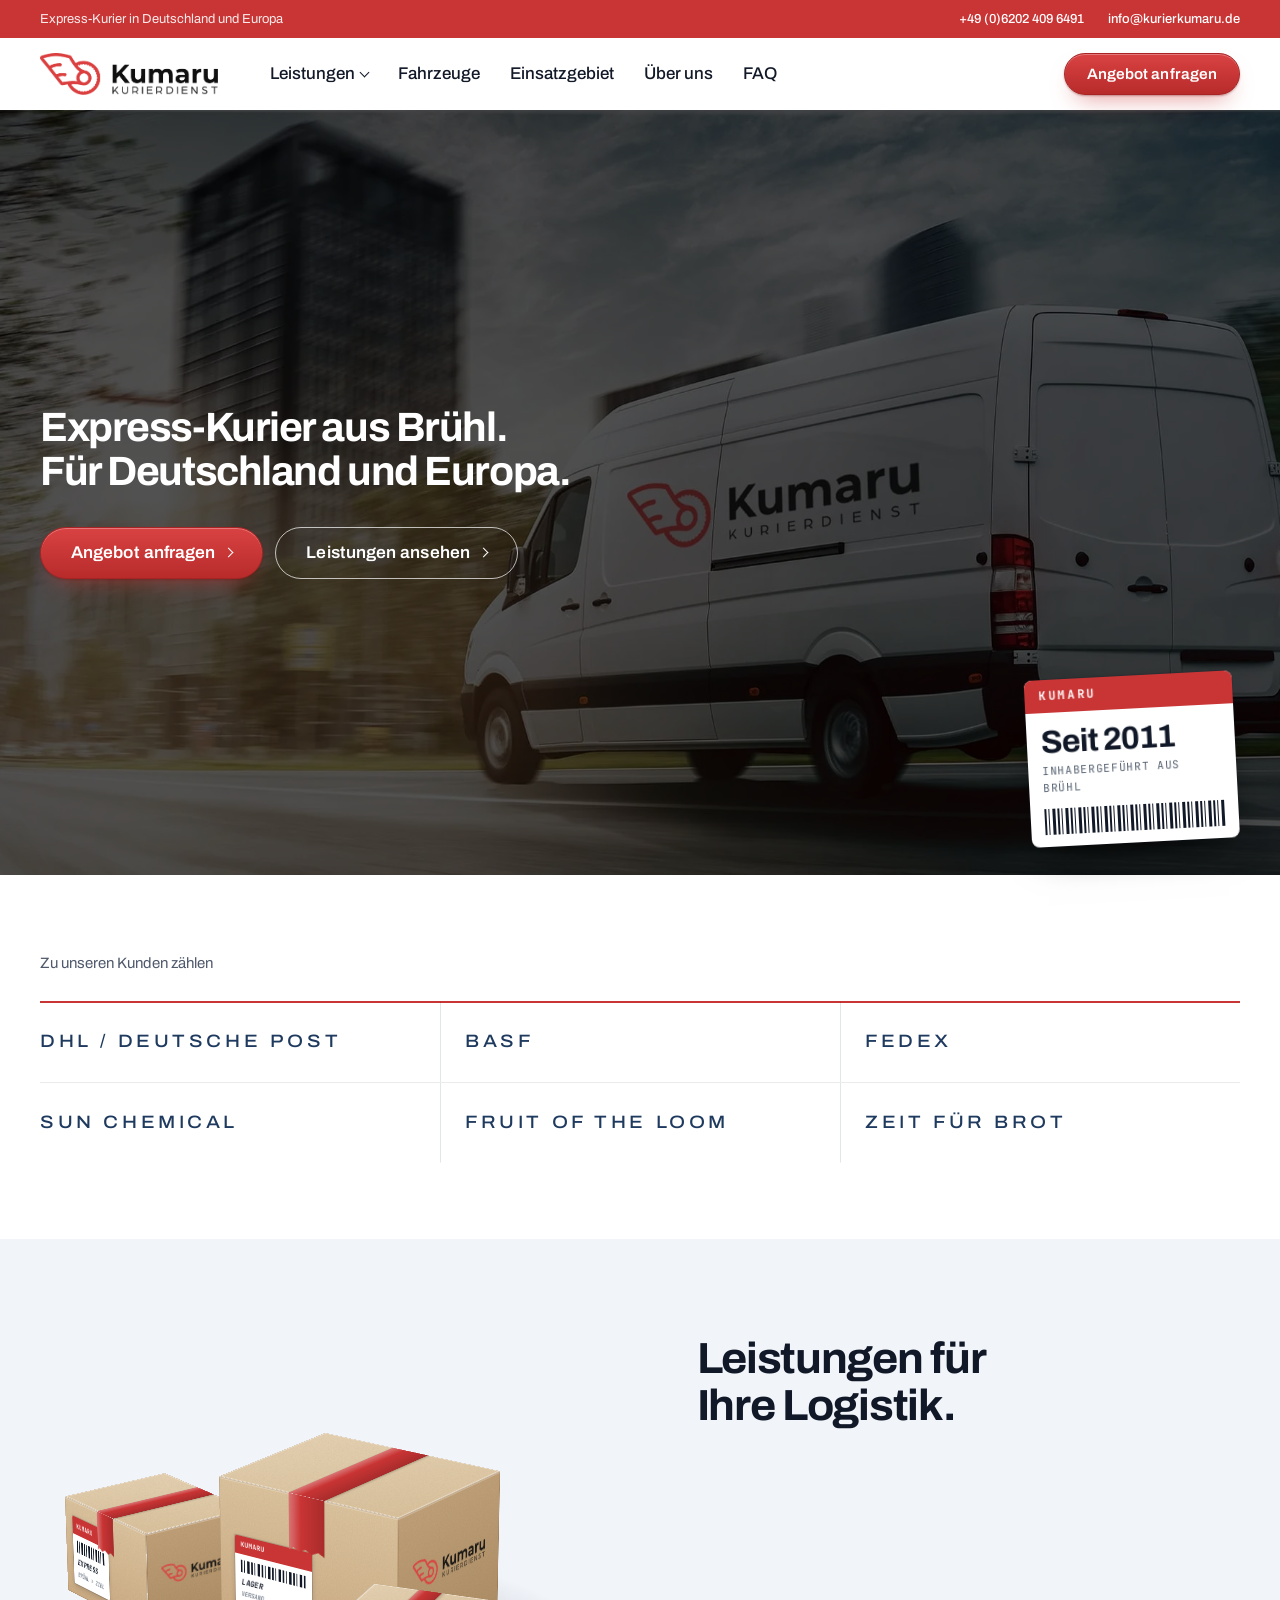
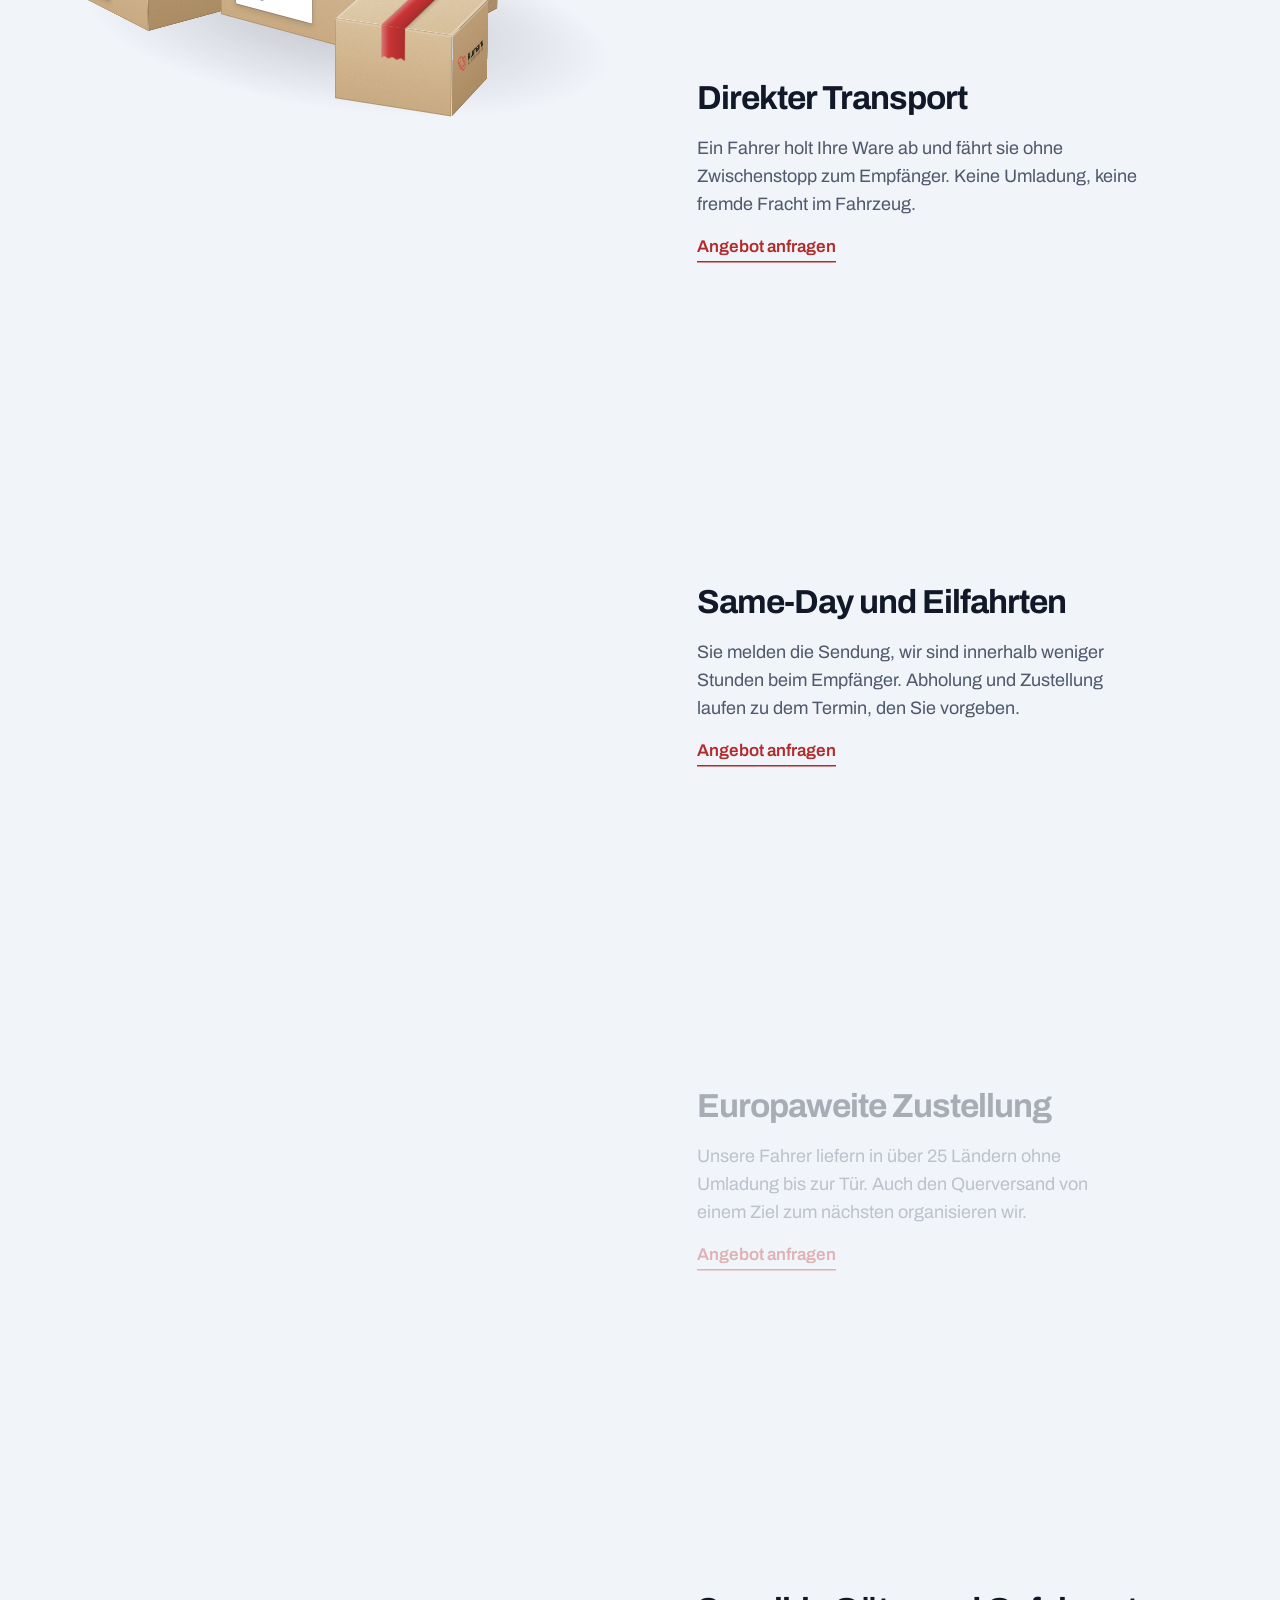
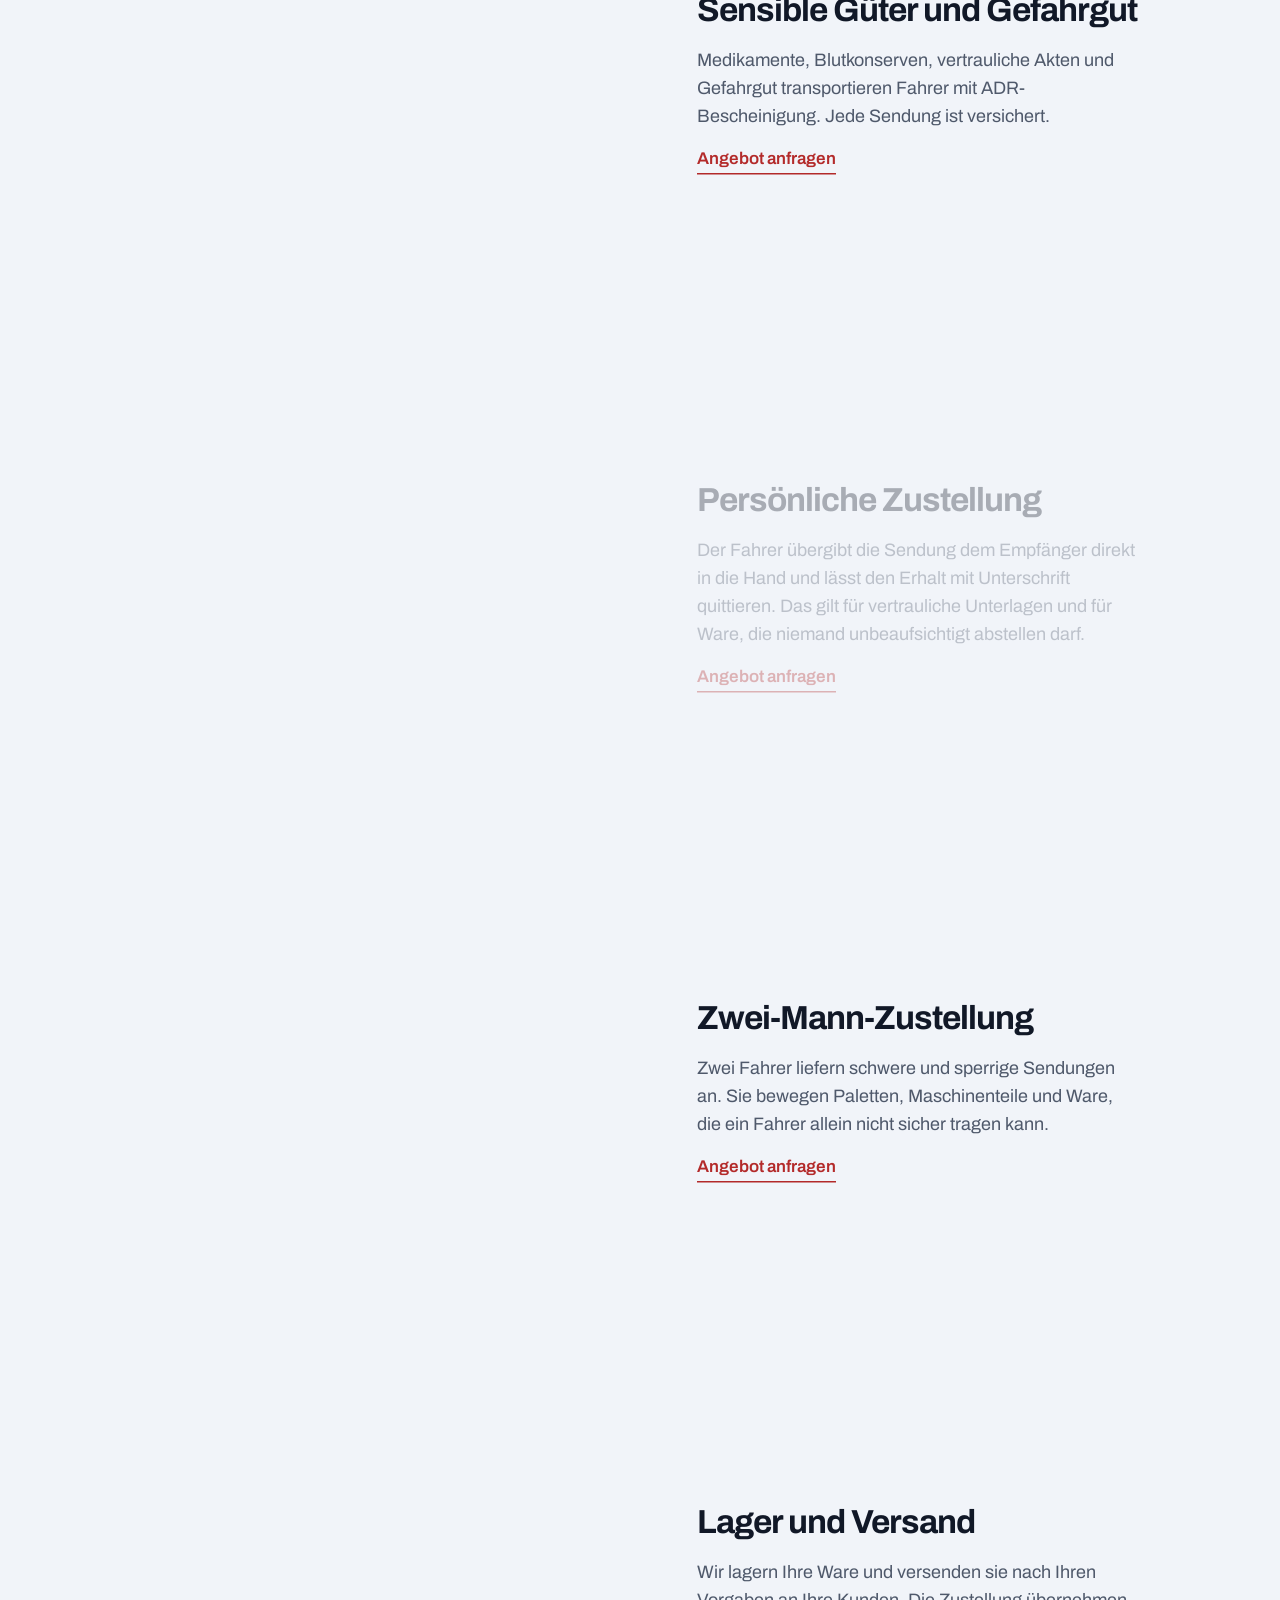
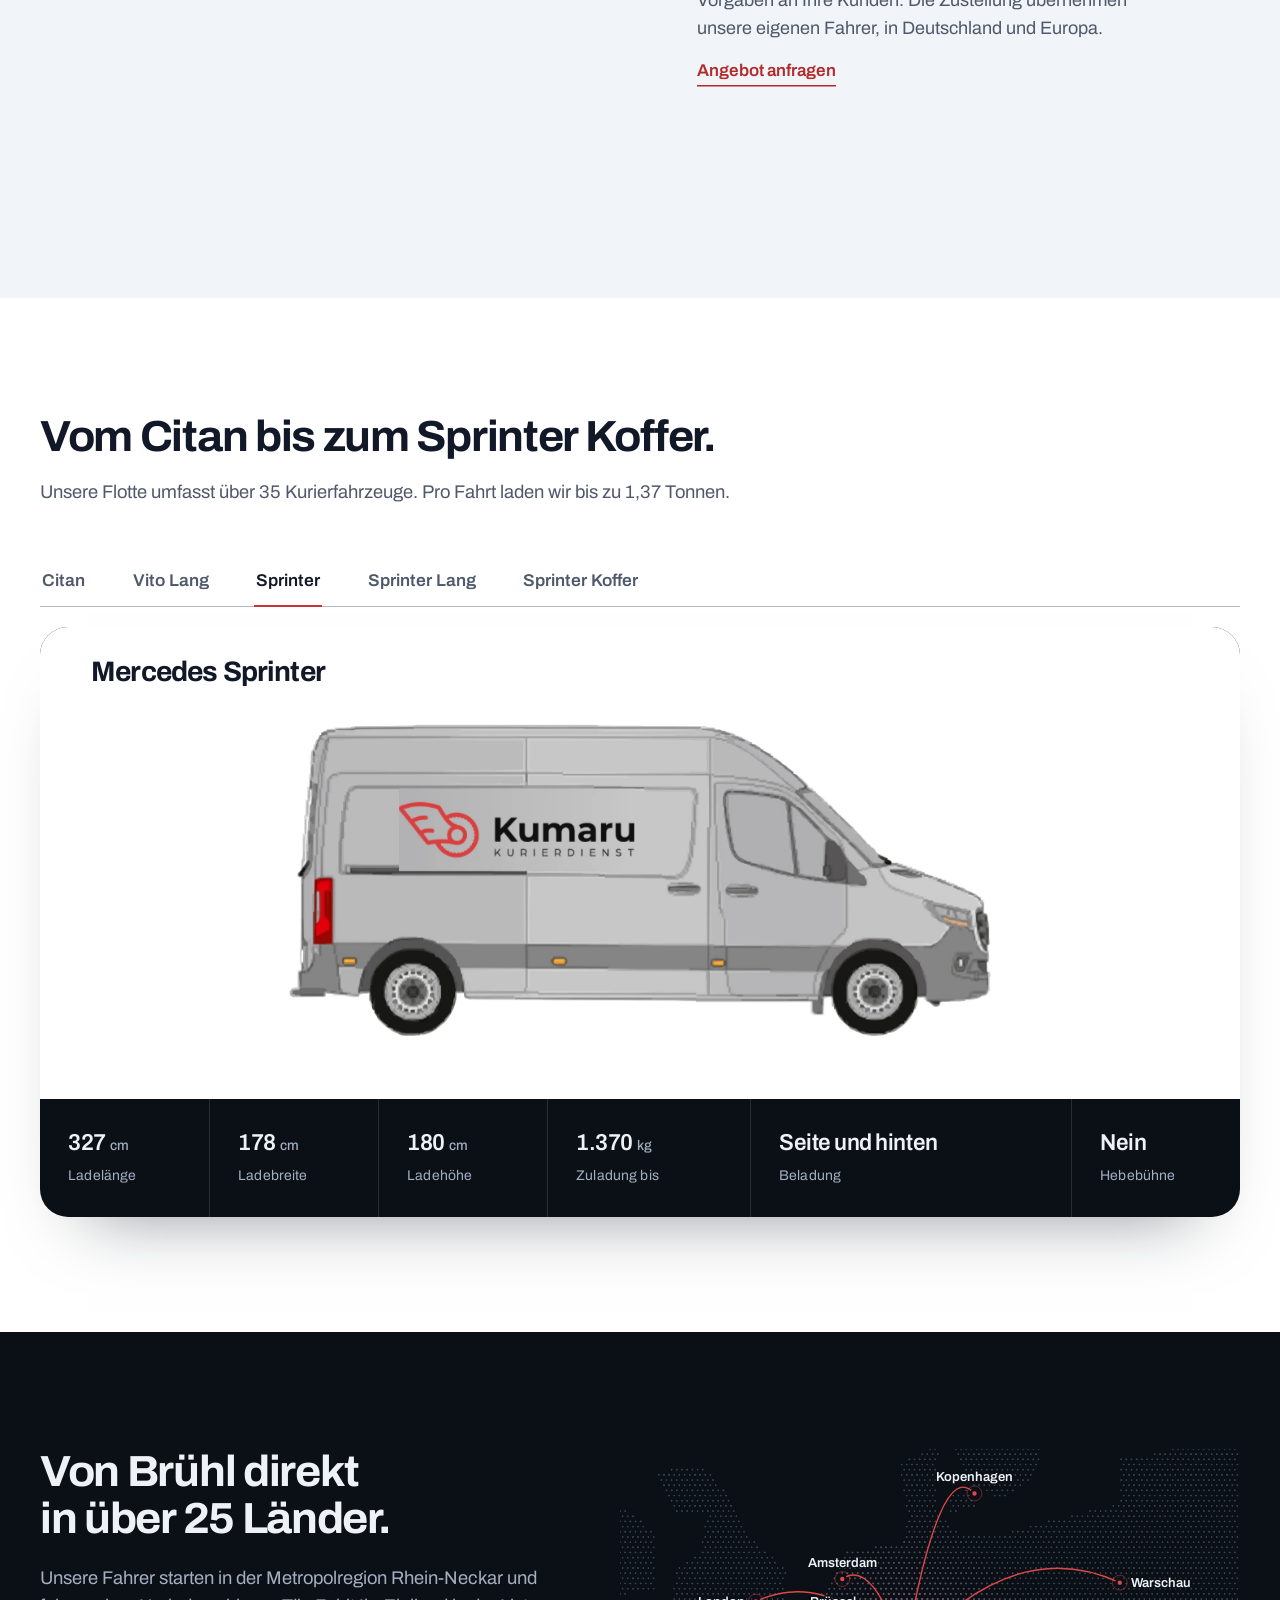
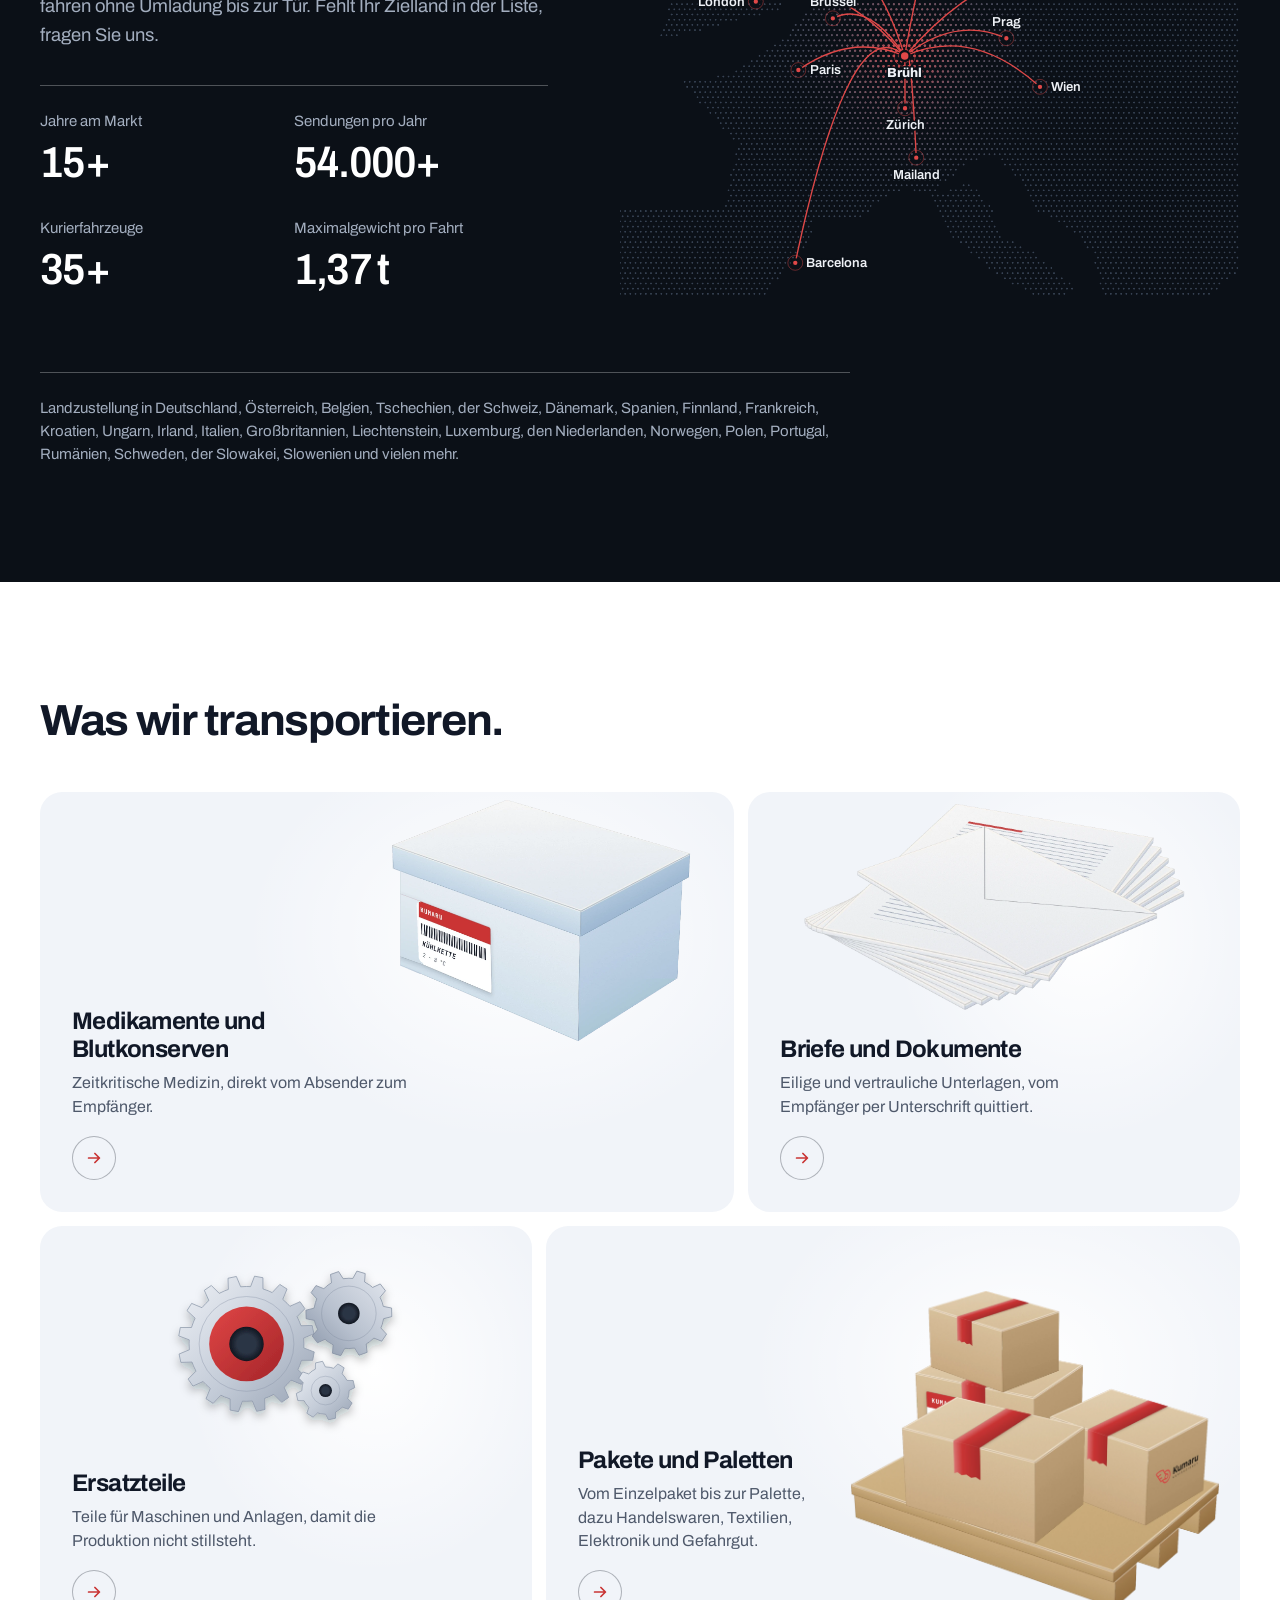
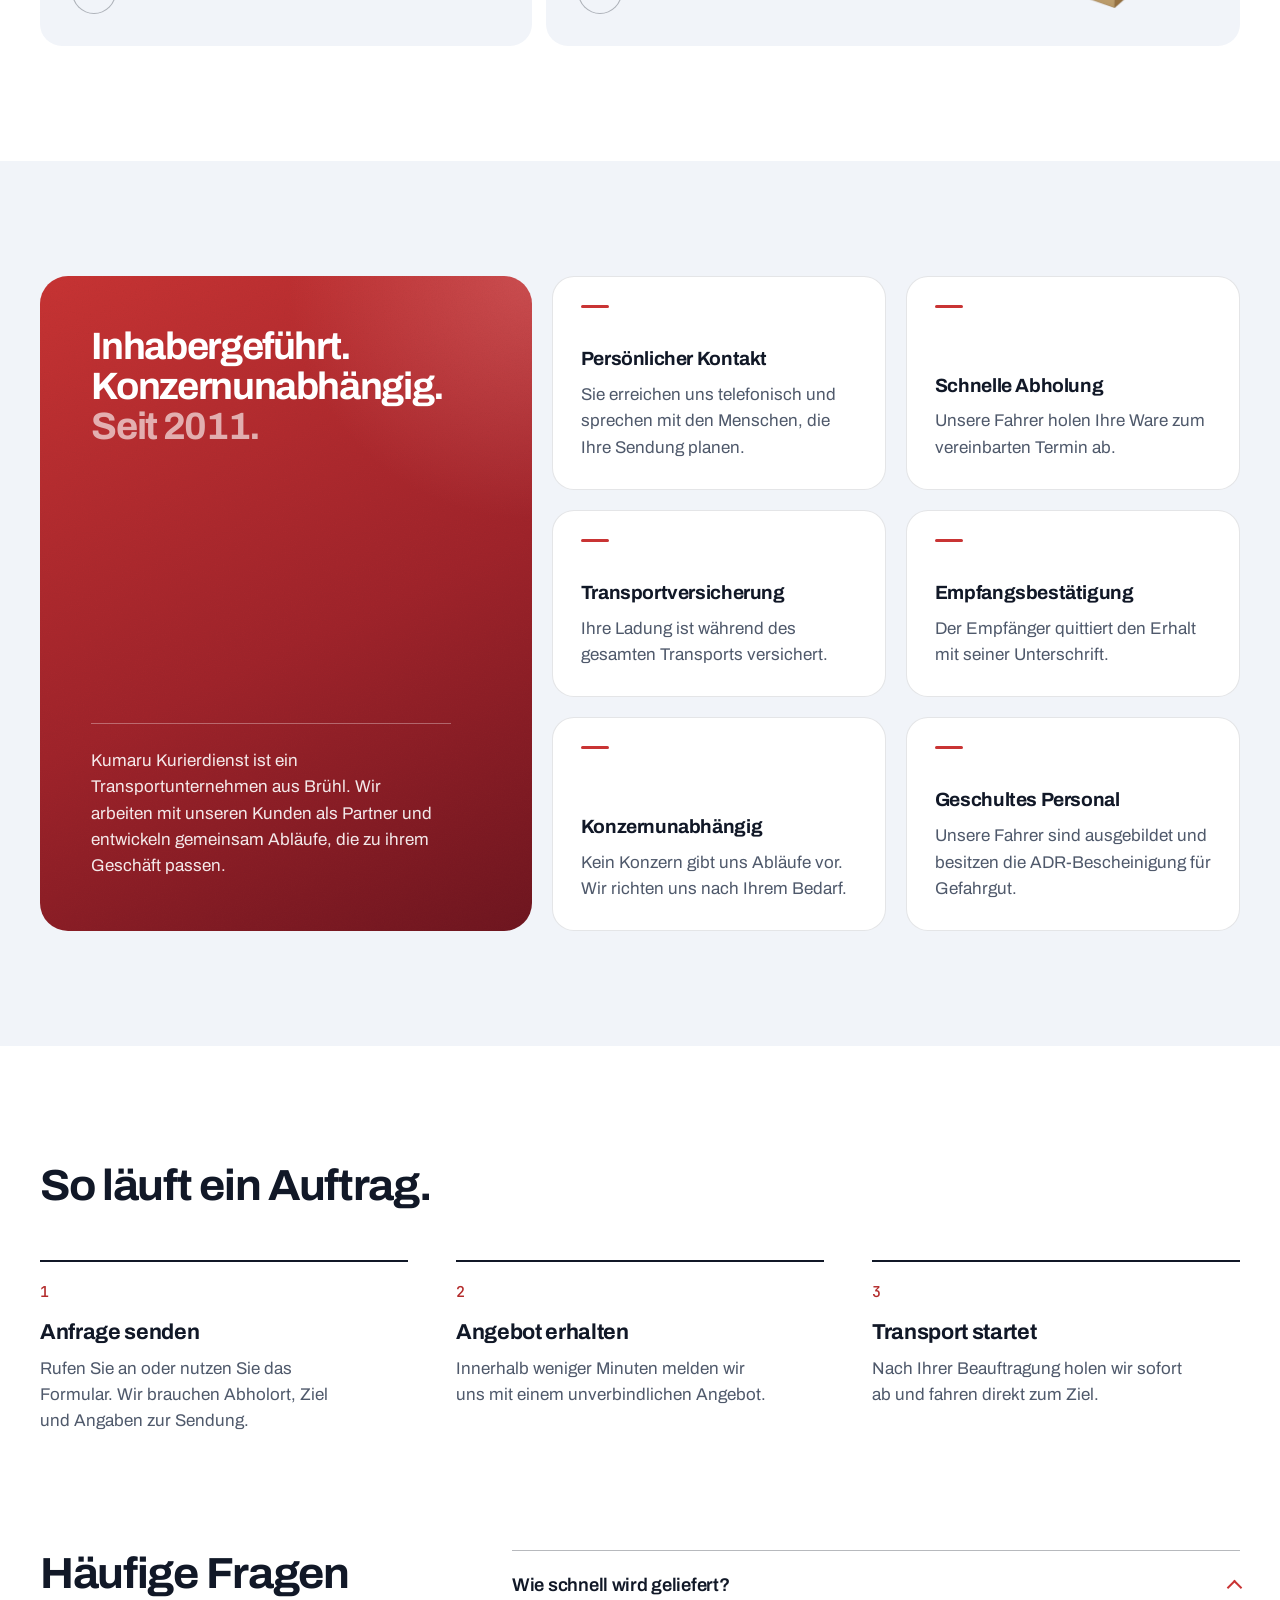
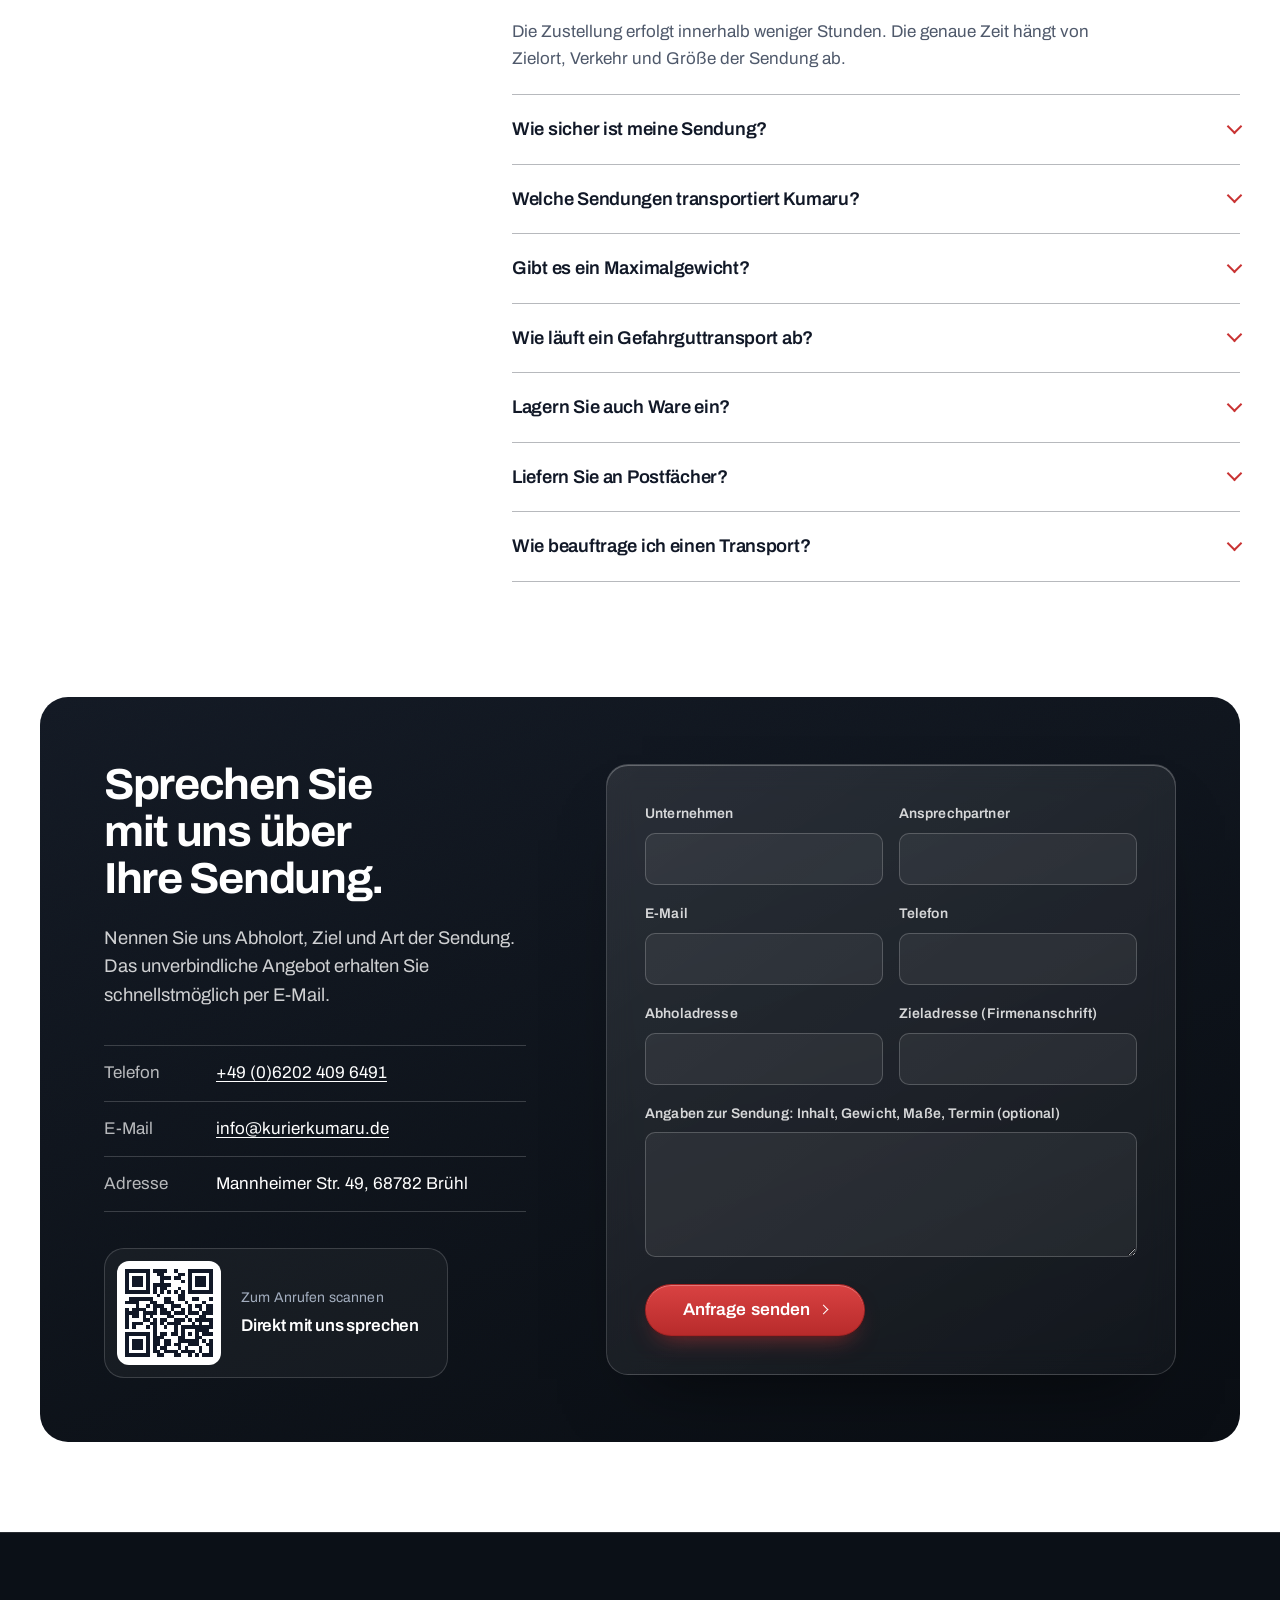
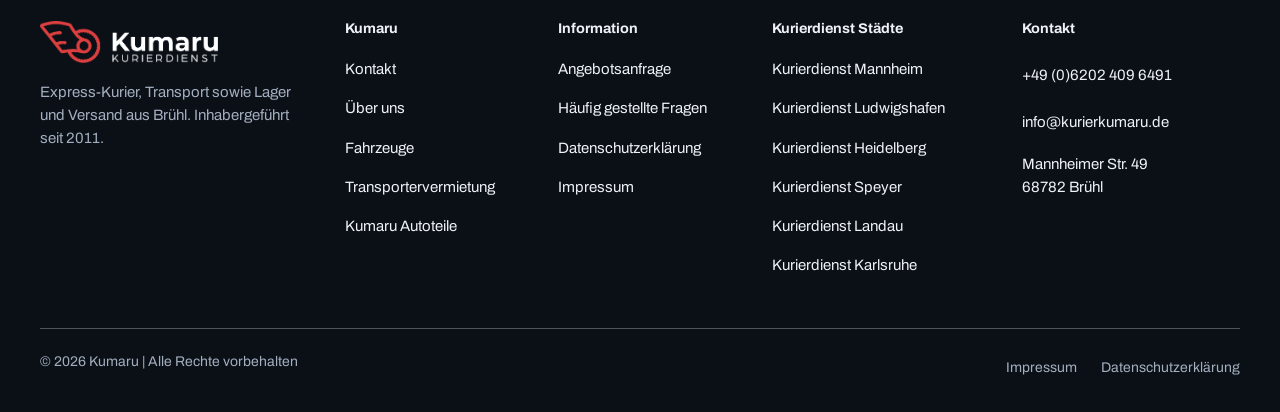
==== index.html @ 6b0a3deb "Startbereich: Paketaufkleber Seit 2011 unten rechts Co-Authored-By: Claude Sonnet 5.5 <noreply@anthr" ====
<!doctype html>
<html lang="de">
<head>
<meta charset="utf-8">
<meta name="viewport" content="width=device-width, initial-scale=1">
<title>Kumaru Kurierdienst | Express-Kurier, Transport sowie Lager und Versand aus Brühl</title>
<meta name="description" content="Kumaru Kurierdienst aus Brühl: Direktfahrten, Same-Day, Zustellung in über 25 Ländern sowie Lager und Versand. Inhabergeführt seit 2011.">
<meta name="color-scheme" content="light">
<link rel="icon" type="image/png" sizes="32x32" href="img/favicon-32.png">
<link rel="icon" type="image/png" sizes="256x256" href="img/favicon.png">
<link rel="apple-touch-icon" href="img/favicon.png">
<link rel="preload" href="fonts/archivo.woff2" as="font" type="font/woff2" crossorigin>
<link rel="stylesheet" href="styles.css?v=47">
</head>
<body>
<a class="skip" href="#inhalt">Zum Inhalt springen</a>

<!-- Servicezeile -->
<div class="util">
  <div class="util__in">
    <p>Express-Kurier in Deutschland und Europa</p>
    <ul>
      <li><a href="tel:+4962024096491">+49 (0)6202 409 6491</a></li>
      <li><a href="mailto:info@kurierkumaru.de">info@kurierkumaru.de</a></li>
    </ul>
  </div>
</div>

<!-- Header -->
<header class="top" id="top">
  <div class="top__in">
    <a class="logo" data-reload href="index.html" aria-label="Kumaru Kurierdienst, Startseite">
      <picture>
        <img src="img/kumaru-logo-dunkel.png?v=2" alt="Kumaru Kurierdienst" width="152" height="36">
      </picture>
    </a>

    <nav class="nav" aria-label="Hauptnavigation" id="nav">
      <ul>
        <li><button type="button" class="nav__btn" aria-expanded="false" aria-controls="mega-sol">Leistungen</button></li>
        <li><a href="#fahrzeuge">Fahrzeuge</a></li>
        <li><a href="#einsatzgebiet">Einsatzgebiet</a></li>
        <li><a href="#ueber-uns">Über uns</a></li>
        <li><a href="#faq">FAQ</a></li>
      </ul>
    </nav>

    <div class="top__cta">
      <a class="btn btn--primary btn--sm" href="#kontakt">Angebot anfragen</a>
      <button type="button" class="burger" id="burger" aria-expanded="false" aria-controls="mobileNav" aria-label="Menü öffnen"><span></span><span></span></button>
    </div>
  </div>

  <div class="mega" id="mega-sol" hidden>
    <div class="mega__in">
      <ul class="mega__list">
        <li><a href="#loesungen"><b>Direkter Transport</b><span>Ein Fahrer, ohne Umladung vom Absender zum Empfänger.</span></a></li>
        <li><a href="#loesungen"><b>Same-Day und Eilfahrten</b><span>Zustellung innerhalb weniger Stunden zum vereinbarten Termin.</span></a></li>
        <li><a href="#loesungen"><b>Europaweite Zustellung</b><span>Über 25 Länder, auch als Querversand.</span></a></li>
        <li><a href="#loesungen"><b>Sensible Güter und Gefahrgut</b><span>Fahrer mit ADR-Bescheinigung, jede Sendung versichert.</span></a></li>
        <li><a href="#loesungen"><b>Persönliche Zustellung</b><span>Übergabe direkt an den Empfänger, mit Unterschrift quittiert.</span></a></li>
        <li><a href="#loesungen"><b>Zwei-Mann-Zustellung</b><span>Zwei Fahrer für schwere und sperrige Sendungen.</span></a></li>
        <li><a href="#loesungen"><b>Lager und Versand</b><span>Wir lagern Ihre Ware und liefern sie an Ihre Kunden.</span></a></li>
      </ul>
      <div class="mega__side">
        <p>Angebot in wenigen Minuten</p>
        <a href="#kontakt" class="link">Angebot anfragen</a>
      </div>
    </div>
  </div>
</header>

<div class="mobile-nav" id="mobileNav" hidden>
  <ul>
    <li><a href="#loesungen">Leistungen</a></li>
    <li><a href="#fahrzeuge">Fahrzeuge</a></li>
    <li><a href="#einsatzgebiet">Einsatzgebiet</a></li>
    <li><a href="#ueber-uns">Über uns</a></li>
    <li><a href="#faq">FAQ</a></li>
  </ul>
  <a class="btn btn--primary" href="#kontakt">Angebot anfragen</a>
</div>

<main id="inhalt">

<!-- HERO -->
<section class="hero" aria-labelledby="h1">
  <img class="hero__img" src="img/hero-sprinter.webp" width="1960" height="1060" alt="Weißer Mercedes Sprinter von Kumaru Kurierdienst fährt an Hochhäusern vorbei" fetchpriority="high">
  <div class="hero__in">
    <div class="hero__copy">
      <h1 id="h1"><span class="ln" style="--i:0"><span>Express-Kurier aus Brühl.</span></span> <span class="ln" style="--i:1"><span>Für Deutschland und Europa.</span></span></h1>
      <div class="hero__cta">
        <a class="btn btn--primary" href="#kontakt">Angebot anfragen</a>
        <a class="btn btn--ghost" href="#loesungen">Leistungen ansehen</a>
      </div>
    </div>
  </div>
  <div class="hero__sticker" aria-label="Inhabergeführt seit 2011, Brühl">
    <b>KUMARU</b>
    <strong>Seit 2011</strong>
    <span>Inhabergeführt aus Brühl</span>
    <i aria-hidden="true"></i>
  </div>
</section>

<!-- Kunden -->
<section class="logos" id="logos" aria-labelledby="h-logos">
  <p id="h-logos">Zu unseren Kunden zählen</p>
  <ul>
    <li style="--i:0">DHL / Deutsche Post</li>
    <li style="--i:1">BASF</li>
    <li style="--i:2">FedEx</li>
    <li style="--i:3">Sun Chemical</li>
    <li style="--i:4">Fruit of the Loom</li>
    <li style="--i:5">Zeit für Brot</li>
  </ul>
</section>

<!-- LEISTUNGEN: Paket dreht sich beim Scrollen -->
<section class="sol" id="loesungen" aria-labelledby="h-sol">
  <div class="sol__in">
    <div class="sol__scene">
      <div class="scene scene--sol" id="solScene" data-scene="sol" role="img" aria-label="Drei Kraftpapier-Pakete mit rotem Klebeband, die sich beim Scrollen drehen"></div>
    </div>
    <div class="sol__text">
      <h2 id="h-sol">Leistungen für Ihre Logistik.</h2>
      <article class="step is-active" data-label="DIREKT" data-route="BRÜHL > ZIEL">
        <h3>Direkter Transport</h3>
        <p>Ein Fahrer holt Ihre Ware ab und fährt sie ohne Zwischenstopp zum Empfänger. Keine Umladung, keine fremde Fracht im Fahrzeug.</p>
        <a class="link" href="#kontakt">Angebot anfragen</a>
      </article>
      <article class="step" data-label="SAME-DAY" data-route="BINNEN STUNDEN">
        <h3>Same-Day und Eilfahrten</h3>
        <p>Sie melden die Sendung, wir sind innerhalb weniger Stunden beim Empfänger. Abholung und Zustellung laufen zu dem Termin, den Sie vorgeben.</p>
        <a class="link" href="#kontakt">Angebot anfragen</a>
      </article>
      <article class="step" data-label="EUROPA" data-route="25+ LÄNDER">
        <h3>Europaweite Zustellung</h3>
        <p>Unsere Fahrer liefern in über 25 Ländern ohne Umladung bis zur Tür. Auch den Querversand von einem Ziel zum nächsten organisieren wir.</p>
        <a class="link" href="#kontakt">Angebot anfragen</a>
      </article>
      <article class="step" data-label="ADR" data-route="VERSICHERT">
        <h3>Sensible Güter und Gefahrgut</h3>
        <p>Medikamente, Blutkonserven, vertrauliche Akten und Gefahrgut transportieren Fahrer mit ADR-Bescheinigung. Jede Sendung ist versichert.</p>
        <a class="link" href="#kontakt">Angebot anfragen</a>
      </article>
      <article class="step" data-label="PERSÖNLICH" data-route="AN DEN EMPFÄNGER">
        <h3>Persönliche Zustellung</h3>
        <p>Der Fahrer übergibt die Sendung dem Empfänger direkt in die Hand und lässt den Erhalt mit Unterschrift quittieren. Das gilt für vertrauliche Unterlagen und für Ware, die niemand unbeaufsichtigt abstellen darf.</p>
        <a class="link" href="#kontakt">Angebot anfragen</a>
      </article>
      <article class="step" data-label="ZWEI MANN" data-route="SCHWERE FRACHT">
        <h3>Zwei-Mann-Zustellung</h3>
        <p>Zwei Fahrer liefern schwere und sperrige Sendungen an. Sie bewegen Paletten, Maschinenteile und Ware, die ein Fahrer allein nicht sicher tragen kann.</p>
        <a class="link" href="#kontakt">Angebot anfragen</a>
      </article>
      <article class="step" data-label="LAGER" data-route="VERSAND">
        <h3>Lager und Versand</h3>
        <p>Wir lagern Ihre Ware und versenden sie nach Ihren Vorgaben an Ihre Kunden. Die Zustellung übernehmen unsere eigenen Fahrer, in Deutschland und Europa.</p>
        <a class="link" href="#kontakt">Angebot anfragen</a>
      </article>
    </div>
  </div>
</section>

<!-- FAHRZEUGE -->
<section class="veh" id="fahrzeuge" aria-labelledby="h-veh">
  <div class="wrap">
    <h2 id="h-veh">Vom Citan bis zum Sprinter Koffer.</h2>
    <p class="veh__lead">Unsere Flotte umfasst über 35 Kurierfahrzeuge. Pro Fahrt laden wir bis zu 1,37 Tonnen.</p>
    <div class="veh__tabs" role="tablist" aria-label="Fahrzeuge">
      <button role="tab" type="button" aria-selected="false" data-id="citan" data-img="img/van-citan.webp?v=2" data-name="Mercedes Citan" data-lbh="153 × 152 × 125 cm" data-l="153" data-b="152" data-h="125" data-kg="500" data-load="Seite und hinten" data-lift="Nein">Citan</button>
      <button role="tab" type="button" aria-selected="false" data-id="vito" data-img="img/van-vito-lang.webp?v=2" data-name="Mercedes Vito Lang" data-lbh="283 × 168 × 139 cm" data-l="283" data-b="168" data-h="139" data-kg="975" data-load="Seite und hinten" data-lift="Nein">Vito Lang</button>
      <button role="tab" type="button" aria-selected="true" data-id="sprinter" data-img="img/van-sprinter.webp?v=2" data-name="Mercedes Sprinter" data-lbh="327 × 178 × 180 cm" data-l="327" data-b="178" data-h="180" data-kg="1370" data-load="Seite und hinten" data-lift="Nein">Sprinter</button>
      <button role="tab" type="button" aria-selected="false" data-id="lang" data-img="img/van-sprinter-lang.webp?v=2" data-name="Mercedes Sprinter Lang" data-lbh="430 × 178 × 180 cm" data-l="430" data-b="178" data-h="180" data-kg="1225" data-load="Seite und hinten" data-lift="Nein">Sprinter Lang</button>
      <button role="tab" type="button" aria-selected="false" data-id="koffer" data-img="img/van-sprinter-koffer.webp?v=2" data-name="Mercedes Sprinter Koffer" data-lbh="437 × 211 × 211 cm" data-l="437" data-b="211" data-h="211" data-kg="895" data-load="Nur hinten" data-lift="Ja">Sprinter Koffer</button>
    </div>
    <div class="veh__panel" role="tabpanel" aria-live="polite">
      <div class="veh__stage">
        <h3 class="veh__name" id="vName">Mercedes Sprinter</h3>
        <div class="veh__img"><img id="vImg" src="img/van-sprinter.webp?v=2" alt="Mercedes Sprinter im Kumaru-Design" width="2300" height="960" decoding="async"></div>
      </div>
      <dl class="veh__spec">
        <div><dt>Ladelänge</dt><dd><span id="vL">327</span><small>cm</small></dd></div>
        <div><dt>Ladebreite</dt><dd><span id="vB">178</span><small>cm</small></dd></div>
        <div><dt>Ladehöhe</dt><dd><span id="vH">180</span><small>cm</small></dd></div>
        <div><dt>Zuladung bis</dt><dd><span id="vKg">1.370</span><small>kg</small></dd></div>
        <div><dt>Beladung</dt><dd id="vLoad">Seite und hinten</dd></div>
        <div><dt>Hebebühne</dt><dd id="vLift">Nein</dd></div>
      </dl>
    </div>
  </div>
</section>

<!-- EINSATZGEBIET -->
<section class="net" id="einsatzgebiet" aria-labelledby="h-net">
  <div class="net__in">
    <div class="net__copy">
      <h2 id="h-net">Von Brühl direkt in über 25 Länder.</h2>
      <p>Unsere Fahrer starten in der Metropolregion Rhein-Neckar und fahren ohne Umladung bis zur Tür. Fehlt Ihr Zielland in der Liste, fragen Sie uns.</p>
      <dl class="net__stats">
        <div><dd class="odo" data-value="15+" aria-label="über 15"></dd><dt>Jahre am Markt</dt></div>
        <div><dd class="odo" data-value="54.000+" aria-label="über 54.000"></dd><dt>Sendungen pro Jahr</dt></div>
        <div><dd class="odo" data-value="35+" aria-label="über 35"></dd><dt>Kurierfahrzeuge</dt></div>
        <div><dd class="odo" data-value="1,37 t" aria-label="1,37 Tonnen"></dd><dt>Maximalgewicht pro Fahrt</dt></div>
      </dl>
    </div>
    <div class="net__map" id="netMap">
      <canvas id="netDots" width="1400" height="1015" aria-hidden="true"></canvas>
      <svg id="netSvg" viewBox="0 0 1000 725" aria-label="Europakarte mit Verbindungen ab Brühl" role="img"></svg>
    </div>
    <p class="net__countries">Landzustellung in Deutschland, Österreich, Belgien, Tschechien, der Schweiz, Dänemark, Spanien, Finnland, Frankreich, Kroatien, Ungarn, Irland, Italien, Großbritannien, Liechtenstein, Luxemburg, den Niederlanden, Norwegen, Polen, Portugal, Rumänien, Schweden, der Slowakei, Slowenien und vielen mehr.</p>
  </div>
</section>

<!-- SENDUNGEN -->
<section class="ind" id="sendungen" aria-labelledby="h-ind">
  <div class="wrap">
    <h2 id="h-ind">Was wir transportieren.</h2>
    <div class="ind__grid">
      <a class="ind__tile ind__tile--a" href="#kontakt">
        <img class="ind__img" src="img/ind-medikamente.webp?v=3" alt="Isolierte Transportbox mit Etikett Kühlkette 2 bis 8 Grad" width="1191" height="956" loading="lazy" decoding="async">
        <span class="ind__t"><b>Medikamente und Blutkonserven</b>Zeitkritische Medizin, direkt vom Absender zum Empfänger.</span>
      </a>
      <a class="ind__tile ind__tile--b" href="#kontakt">
        <img class="ind__img" src="img/ind-dokumente.webp" alt="Stapel Dokumente mit Briefumschlag" width="1180" height="640" loading="lazy" decoding="async">
        <span class="ind__t"><b>Briefe und Dokumente</b>Eilige und vertrauliche Unterlagen, vom Empfänger per Unterschrift quittiert.</span>
      </a>
      <a class="ind__tile ind__tile--c" href="#kontakt">
        <img class="ind__img" src="img/ind-ersatzteile.svg" alt="Ineinandergreifende Zahnräder aus Stahl" width="700" height="560" loading="lazy" decoding="async">
        <span class="ind__t"><b>Ersatzteile</b>Teile für Maschinen und Anlagen, damit die Produktion nicht stillsteht.</span>
      </a>
      <a class="ind__tile ind__tile--d" href="#kontakt">
        <img class="ind__img" src="img/ind-paletten.webp" alt="Palette mit Kumaru-Paketen" width="1523" height="1313" loading="lazy" decoding="async">
        <span class="ind__t"><b>Pakete und Paletten</b>Vom Einzelpaket bis zur Palette, dazu Handelswaren, Textilien, Elektronik und Gefahrgut.</span>
      </a>
    </div>
  </div>
</section>

<!-- ÜBER UNS -->
<section class="why" id="ueber-uns" aria-labelledby="h-why">
  <div class="wrap why__in">
    <div class="why__hero">
      <h2 class="stm" id="h-why"><span style="--i:0">Inhabergeführt.</span><span style="--i:1">Konzernunabhängig.</span><span style="--i:2">Seit 2011.</span></h2>
      <p class="why__lead">Kumaru Kurierdienst ist ein Transportunternehmen aus Brühl. Wir arbeiten mit unseren Kunden als Partner und entwickeln gemeinsam Abläufe, die zu ihrem Geschäft passen.</p>
    </div>
    <dl class="why__grid">
      <div><dt>Persönlicher Kontakt</dt><dd>Sie erreichen uns telefonisch und sprechen mit den Menschen, die Ihre Sendung planen.</dd></div>
      <div><dt>Schnelle Abholung</dt><dd>Unsere Fahrer holen Ihre Ware zum vereinbarten Termin ab.</dd></div>
      <div><dt>Transportversicherung</dt><dd>Ihre Ladung ist während des gesamten Transports versichert.</dd></div>
      <div><dt>Empfangsbestätigung</dt><dd>Der Empfänger quittiert den Erhalt mit seiner Unterschrift.</dd></div>
      <div><dt>Konzernunabhängig</dt><dd>Kein Konzern gibt uns Abläufe vor. Wir richten uns nach Ihrem Bedarf.</dd></div>
      <div><dt>Geschultes Personal</dt><dd>Unsere Fahrer sind ausgebildet und besitzen die ADR-Bescheinigung für Gefahrgut.</dd></div>
    </dl>
  </div>
</section>

<!-- ABLAUF -->
<section class="flow" id="ablauf" aria-labelledby="h-flow">
  <div class="wrap">
    <h2 id="h-flow">So läuft ein Auftrag.</h2>
    <ol class="flow__list">
      <li><span class="flow__n">1</span><h3>Anfrage senden</h3><p>Rufen Sie an oder nutzen Sie das Formular. Wir brauchen Abholort, Ziel und Angaben zur Sendung.</p></li>
      <li><span class="flow__n">2</span><h3>Angebot erhalten</h3><p>Innerhalb weniger Minuten melden wir uns mit einem unverbindlichen Angebot.</p></li>
      <li><span class="flow__n">3</span><h3>Transport startet</h3><p>Nach Ihrer Beauftragung holen wir sofort ab und fahren direkt zum Ziel.</p></li>
    </ol>
  </div>
</section>

<!-- FAQ -->
<section class="faq" id="faq" aria-labelledby="h-faq">
  <div class="wrap faq__in">
    <h2 id="h-faq">Häufige Fragen</h2>
    <div class="faq__acc">
      <details name="faq" open><summary>Wie schnell wird geliefert?</summary><p>Die Zustellung erfolgt innerhalb weniger Stunden. Die genaue Zeit hängt von Zielort, Verkehr und Größe der Sendung ab.</p></details>
      <details name="faq"><summary>Wie sicher ist meine Sendung?</summary><p>Erfahrene Fahrer mit der passenden Ausrüstung transportieren Ihre Sendung. Jede Fahrt ist versichert.</p></details>
      <details name="faq"><summary>Welche Sendungen transportiert Kumaru?</summary><p>Pakete und Eilsendungen, Dokumente, Handelswaren, kritische Ersatzteile, Blutkonserven, Medikamente, vertrauliche Akten, Textilien und Elektronik. Auch Gefahrgut und Feuerwerkskörper gehören dazu.</p></details>
      <details name="faq"><summary>Gibt es ein Maximalgewicht?</summary><p>Pro Fahrt laden wir bis zu 1,37 Tonnen.</p></details>
      <details name="faq"><summary>Wie läuft ein Gefahrguttransport ab?</summary><p>Unsere Fahrer sind für Gefahrgut ausgebildet und halten alle Vorschriften ein. Sprechen Sie uns vor der Planung an.</p></details>
      <details name="faq"><summary>Lagern Sie auch Ware ein?</summary><p>Ja. Wir lagern Ihre Ware und versenden sie nach Ihren Vorgaben. Schildern Sie uns Art und Menge, wir melden uns mit einem Angebot.</p></details>
      <details name="faq"><summary>Liefern Sie an Postfächer?</summary><p>Nein. Für jede Zustellung benötigen wir eine Firmenanschrift.</p></details>
      <details name="faq"><summary>Wie beauftrage ich einen Transport?</summary><p>Rufen Sie an oder senden Sie das Formular. Sie erhalten schnellstmöglich ein unverbindliches Angebot per E-Mail.</p></details>
    </div>
  </div>
</section>

<!-- KONTAKT -->
<section class="contact" id="kontakt" aria-labelledby="h-contact">
  <div class="contact__in">
    <div class="contact__copy">
      <h2 id="h-contact">Sprechen Sie mit uns über Ihre Sendung.</h2>
      <p>Nennen Sie uns Abholort, Ziel und Art der Sendung. Das unverbindliche Angebot erhalten Sie schnellstmöglich per E-Mail.</p>
      <ul class="contact__lines">
        <li><span>Telefon</span><a href="tel:+4962024096491">+49 (0)6202 409 6491</a></li>
        <li><span>E-Mail</span><a href="mailto:info@kurierkumaru.de">info@kurierkumaru.de</a></li>
        <li><span>Adresse</span>Mannheimer Str. 49, 68782 Brühl</li>
      </ul>
      <a class="callqr" href="tel:+4962024096491"><span class="callqr__code"><img src="img/qr-anruf.svg" alt="QR-Code zum Anrufen: +49 6202 409 6491" width="88" height="88"></span><span class="callqr__txt"><span class="callqr__s">Zum Anrufen scannen</span><span class="callqr__t">Direkt mit uns sprechen</span></span></a>
    </div>
    <form class="form" id="orderForm" novalidate>
      <div class="field"><label for="f-firma">Unternehmen</label><input id="f-firma" name="firma" type="text" autocomplete="organization" required><p class="field__err" hidden>Bitte nennen Sie Ihr Unternehmen.</p></div>
      <div class="field"><label for="f-name">Ansprechpartner</label><input id="f-name" name="name" type="text" autocomplete="name" required><p class="field__err" hidden>Bitte nennen Sie Ihren Namen.</p></div>
      <div class="field"><label for="f-mail">E-Mail</label><input id="f-mail" name="mail" type="email" autocomplete="email" required><p class="field__err" hidden>Bitte geben Sie eine gültige E-Mail-Adresse an.</p></div>
      <div class="field"><label for="f-tel">Telefon</label><input id="f-tel" name="tel" type="tel" autocomplete="tel"></div>
      <div class="field"><label for="f-von">Abholadresse</label><input id="f-von" name="von" type="text" required><p class="field__err" hidden>Bitte geben Sie die Abholadresse an.</p></div>
      <div class="field"><label for="f-nach">Zieladresse (Firmenanschrift)</label><input id="f-nach" name="nach" type="text" required><p class="field__err" hidden>Bitte geben Sie die Zieladresse an.</p></div>
      <div class="field field--wide"><label for="f-info">Angaben zur Sendung: Inhalt, Gewicht, Maße, Termin (optional)</label><textarea id="f-info" name="info" rows="4"></textarea></div>
      <button class="btn btn--primary form__submit" type="submit">Anfrage senden</button>
      <p class="done" id="done" role="status" hidden>Danke, Ihre Anfrage ist eingegangen. Sie erhalten schnellstmöglich ein unverbindliches Angebot per E-Mail.</p>
    </form>
  </div>
</section>

</main>

<footer class="foot">
  <div class="foot__in">
    <div class="foot__brand">
      <a data-reload href="index.html" aria-label="Kumaru Kurierdienst, Startseite"><picture><img src="img/kumaru-logo-hell.png?v=2" alt="Kumaru Kurierdienst" width="152" height="36"></picture></a>
      <p>Express-Kurier, Transport sowie Lager und Versand aus Brühl. Inhabergeführt seit 2011.</p>
    </div>
    <nav class="foot__col" aria-label="Kumaru"><h2>Kumaru</h2><ul><li><a href="#kontakt">Kontakt</a></li><li><a href="#ueber-uns">Über uns</a></li><li><a href="#fahrzeuge">Fahrzeuge</a></li><li><a href="#">Transportervermietung</a></li><li><a href="#">Kumaru Autoteile</a></li></ul></nav>
    <nav class="foot__col" aria-label="Information"><h2>Information</h2><ul><li><a href="#kontakt">Angebotsanfrage</a></li><li><a href="#faq">Häufig gestellte Fragen</a></li><li><a href="https://kurierkumaru.de/datenschutzerklaerung/">Datenschutzerklärung</a></li><li><a href="https://kurierkumaru.de/impressum/">Impressum</a></li></ul></nav>
    <nav class="foot__col" aria-label="Kurierdienst Städte"><h2>Kurierdienst Städte</h2><ul><li><a href="https://kurierkumaru.de/mannheim/">Kurierdienst Mannheim</a></li><li><a href="https://kurierkumaru.de/ludwigshafen-am-rhein/">Kurierdienst Ludwigshafen</a></li><li><a href="https://kurierkumaru.de/heidelberg/">Kurierdienst Heidelberg</a></li><li><a href="https://kurierkumaru.de/speyer/">Kurierdienst Speyer</a></li><li><a href="https://kurierkumaru.de/landau/">Kurierdienst Landau</a></li><li><a href="https://kurierkumaru.de/karlsruhe/">Kurierdienst Karlsruhe</a></li></ul></nav>
    <div class="foot__col"><h2>Kontakt</h2><ul class="foot__loc"><li><a href="tel:+4962024096491">+49 (0)6202 409 6491</a></li><li><a href="mailto:info@kurierkumaru.de">info@kurierkumaru.de</a></li><li>Mannheimer Str. 49<br>68782 Brühl</li></ul></div>
  </div>
  <div class="foot__bar">
    <p>© 2026 Kumaru | Alle Rechte vorbehalten</p>
    <ul><li><a href="https://kurierkumaru.de/impressum/">Impressum</a></li><li><a href="https://kurierkumaru.de/datenschutzerklaerung/">Datenschutzerklärung</a></li></ul>
  </div>
</footer>

<script src="app.js?v=44" defer></script>
</body>
</html>
---- styles.css ----
/* Kumaru Kurierdienst, Entwurf v4. Weiß, Rot, Marineblau. Fotos sind Platzhalter. */

@font-face { font-family: "Archivo"; src: url("fonts/archivo.woff2") format("woff2"); font-weight: 100 900; font-stretch: 62% 125%; font-display: swap; }
@font-face { font-family: "JetBrains Mono"; src: url("fonts/jbmono.woff2") format("woff2"); font-weight: 100 800; font-display: swap; }

/* Versatz der Paketflächen im Aufbau-Moment */
@property --ex { syntax: "<length>"; inherits: false; initial-value: 0px; }

:root {
  color-scheme: light;
  --bg: #ffffff;
  --surface: #ffffff;
  --surface-2: #f1f4f9;
  --tint: #fcefef;
  --ink: #111827;
  --muted: #4f596b;
  --line: rgba(17, 24, 39, 0.11);
  --line-strong: rgba(17, 24, 39, 0.3);

  --accent: #c93434;
  --accent-hover: #a82727;
  --accent-on: #ffffff;
  --accent-text: #b32a2a;
  --navy: #1f3a5f;

  /* Paketflächen */
  --b-top-1: #ead6b6; --b-top-2: #dec59f;
  --b-front-1: #e0c7a1; --b-front-2: #d0b087;
  --b-right-1: #c3a37a; --b-right-2: #b19168;
  --b-left-1: #ceb28c; --b-left-2: #bd9d74;
  --b-bottom: #9d7f5a;
  --b-edge: rgba(80, 52, 22, 0.2);
  --b-hi: rgba(255, 248, 236, 0.5);
  --tex: url("data:image/svg+xml,%3Csvg xmlns='http://www.w3.org/2000/svg' width='140' height='140'%3E%3Cfilter id='n'%3E%3CfeTurbulence type='fractalNoise' baseFrequency='.85' numOctaves='2' stitchTiles='stitch'/%3E%3CfeColorMatrix values='0 0 0 0 0 0 0 0 0 0 0 0 0 0 0 0 0 0 .55 0'/%3E%3C/filter%3E%3Crect width='140' height='140' filter='url(%23n)' opacity='.13'/%3E%3C/svg%3E");

  --ease: cubic-bezier(0.23, 1, 0.32, 1);
  --r: 8px;
  --wrap: 1320px;
  --gutter: 20px;
  --head-h: 72px;
  --f-sans: "Archivo", "Segoe UI", Arial, sans-serif;
  --f-mono: "JetBrains Mono", ui-monospace, Consolas, monospace;
}
@media (min-width: 768px) { :root { --gutter: 40px; } }

*, *::before, *::after { box-sizing: border-box; }
html { scroll-behavior: smooth; scroll-padding-top: calc(var(--head-h) + 12px); scrollbar-color: var(--line-strong) var(--bg); }
body { margin: 0; overflow-x: clip; background: var(--bg); color: var(--ink); font-family: var(--f-sans); font-size: 1.0625rem; line-height: 1.55; -webkit-font-smoothing: antialiased; caret-color: var(--accent); }
::selection { background: var(--accent); color: #fff; }
:focus-visible { outline: 3px solid var(--accent); outline-offset: 3px; border-radius: 4px; }
a { color: inherit; }
svg, img, canvas { display: block; max-width: 100%; }
h1, h2, h3, p, dl, dd, ul, ol, figure, blockquote { margin: 0; padding: 0; }
ul, ol { list-style: none; }
button, input, select, textarea { font: inherit; color: inherit; }
.skip { position: absolute; left: 12px; top: -60px; z-index: 100; background: var(--ink); color: var(--bg); padding: 10px 14px; border-radius: var(--r); transition: top 160ms var(--ease); }
.skip:focus { top: 12px; }

h1, h2, h3 { font-weight: 700; text-wrap: balance; }
h1 { font-size: clamp(2rem, 3.2vw, 3.3rem); line-height: 1.06; letter-spacing: -0.035em; font-stretch: 100%; }
h2 { font-size: clamp(1.9rem, 3.4vw, 3rem); line-height: 1.08; letter-spacing: -0.03em; font-stretch: 103%; }
h3 { font-size: 1.35rem; line-height: 1.2; letter-spacing: -0.015em; }
p { max-width: 64ch; text-wrap: pretty; }
.wrap { width: min(var(--wrap), 100% - var(--gutter) * 2); margin-inline: auto; }

/* ---------- Buttons und Links ---------- */
.btn {
  position: relative; display: inline-flex; align-items: center; justify-content: center; gap: 12px; min-height: 52px; padding: 0 30px; border-radius: 999px; border: 1px solid transparent;
  font-weight: 600; font-stretch: 102%; letter-spacing: 0.005em; text-decoration: none; white-space: nowrap; cursor: pointer;
  transition: transform 200ms var(--ease), box-shadow 240ms var(--ease), background-color 180ms ease, border-color 180ms ease, color 180ms ease;
}
.btn:active { transform: scale(0.98); }
.btn::after { content: ""; width: 7px; height: 7px; border-right: 1.5px solid currentColor; border-top: 1.5px solid currentColor; transform: rotate(45deg); transition: transform 240ms var(--ease); margin-left: -2px; }
.btn--primary { color: var(--accent-on); background: linear-gradient(180deg, #d94242 0%, #b82b2b 100%); border-color: #a82424; box-shadow: inset 0 1px 0 rgba(255, 255, 255, 0.28), 0 1px 2px rgba(110, 18, 18, 0.35), 0 12px 24px -12px rgba(201, 52, 52, 0.65); }
.btn--ghost { border-color: var(--line-strong); background: #fff; color: var(--ink); box-shadow: 0 1px 2px rgba(17, 24, 39, 0.06); }
.btn--light { background: #fff; color: #8f1f26; box-shadow: 0 1px 2px rgba(60, 0, 8, 0.25), 0 14px 28px -14px rgba(40, 0, 6, 0.6); }
.btn--sm { min-height: 42px; padding: 0 22px; font-size: 0.9375rem; }
.btn--sm::after { display: none; }
.link { display: inline-block; font-weight: 600; color: var(--accent-text); text-decoration: none; background: linear-gradient(currentColor, currentColor) 0 100% / 100% 1.5px no-repeat; padding-bottom: 2px; transition: background-size 220ms var(--ease); }
@media (hover: hover) and (pointer: fine) {
  .btn:hover { transform: translateY(-1px); }
  .btn:hover::after { transform: translateX(3px) rotate(45deg); }
  .btn--primary:hover { box-shadow: inset 0 1px 0 rgba(255, 255, 255, 0.32), 0 2px 4px rgba(110, 18, 18, 0.35), 0 18px 30px -12px rgba(201, 52, 52, 0.75); }
  .btn--ghost:hover { border-color: var(--ink); }
  .link:hover { background-size: 0% 1.5px; background-position: 100% 100%; }
}

/* ---------- Servicezeile und Header ---------- */
.util { background: var(--accent); color: #fff; font-size: 0.8125rem; }
.util__in { width: min(var(--wrap), 100% - var(--gutter) * 2); margin: 0 auto; min-height: 38px; display: flex; justify-content: space-between; align-items: center; gap: 16px; }
.util p { color: rgba(255, 255, 255, 0.9); }
.util ul { display: flex; align-items: center; gap: 24px; }
.util a { text-decoration: none; padding: 9px 0; display: inline-block; font-weight: 500; }
.util a:hover { text-decoration: underline; text-underline-offset: 3px; }
.util :focus-visible { outline-color: #fff; }
@media (max-width: 640px) { .util p { display: none; } .util__in { justify-content: flex-end; } }

.top { position: sticky; top: 0; z-index: 50; background: var(--bg); transition: background-color 320ms var(--ease); }
.top::before { content: ""; position: absolute; inset: 0; z-index: -1; opacity: 0; pointer-events: none; transition: opacity 320ms var(--ease);
  background: linear-gradient(180deg, rgba(255, 255, 255, 0.72), rgba(255, 255, 255, 0.5));
  -webkit-backdrop-filter: blur(14px); backdrop-filter: blur(14px);
  box-shadow: inset 0 1px 0 rgba(255, 255, 255, 0.7), inset 0 -1px 0 rgba(17, 24, 39, 0.08), 0 14px 32px -20px rgba(17, 24, 39, 0.4); }
.top.is-scrolled { background: transparent; }
.top.is-scrolled::before { opacity: 1; }
@media (prefers-reduced-transparency: reduce) { .top.is-scrolled { background: var(--bg); } .top::before { display: none; } }
.top__in { width: min(var(--wrap), 100% - var(--gutter) * 2); margin: 0 auto; height: var(--head-h); display: flex; align-items: center; gap: 28px; }
.logo { display: inline-flex; align-items: center; text-decoration: none; flex: none; }
.logo img { height: 42px; width: auto; }
.nav { margin-left: 12px; display: none; }
.nav ul { display: flex; gap: 6px; }
.nav a, .nav__btn { display: inline-flex; align-items: center; gap: 6px; min-height: 44px; padding: 0 12px; border: 0; background: none; border-radius: var(--r); font-weight: 500; text-decoration: none; cursor: pointer; transition: background-color 160ms ease; }
.nav__btn::after { content: ""; width: 7px; height: 7px; border-right: 1.8px solid currentColor; border-bottom: 1.8px solid currentColor; transform: translateY(-2px) rotate(45deg); transition: transform 200ms var(--ease); }
.nav__btn[aria-expanded="true"]::after { transform: translateY(1px) rotate(225deg); }
@media (hover: hover) and (pointer: fine) { .nav a:hover, .nav__btn:hover { background: var(--surface-2); } }
.top__cta { margin-left: auto; display: flex; align-items: center; gap: 10px; }
@media (min-width: 980px) { .nav { display: block; } .burger { display: none !important; } }
@media (max-width: 979px) { .top__cta .btn { display: none; } }

.burger { width: 46px; height: 46px; border: 1px solid var(--line-strong); background: #fff; border-radius: 12px; position: relative; cursor: pointer; transition: border-color 300ms var(--ease), transform 180ms var(--ease); }
.burger:active { transform: scale(0.96); }
.burger span { position: absolute; left: 14px; right: 14px; top: calc(50% - 0.75px + var(--y)); height: 1.5px; border-radius: 1px; background: var(--ink); transition: top 260ms var(--ease) 140ms, transform 340ms var(--ease); }
.burger span:first-child { --y: -4px; } .burger span:last-child { --y: 4px; }
.burger[aria-expanded="true"] { border-color: var(--ink); }
.burger[aria-expanded="true"] span { transition: top 260ms var(--ease), transform 340ms var(--ease) 140ms; }
.burger[aria-expanded="true"] span:first-child { --y: 0px; transform: rotate(45deg); }
.burger[aria-expanded="true"] span:last-child { --y: 0px; transform: rotate(-45deg); }

.mega { position: absolute; inset: 100% 0 auto 0; background: var(--surface); border-bottom: 1px solid var(--line); box-shadow: 0 24px 40px -28px rgba(17, 24, 39, 0.35); animation: mega-in 240ms var(--ease) both; }
.mega[hidden] { display: none; }
@keyframes mega-in { from { clip-path: inset(0 0 100% 0); } to { clip-path: inset(0 0 -40px 0); } }
.mega__in { width: min(var(--wrap), 100% - var(--gutter) * 2); margin: 0 auto; padding: 28px 0 36px; display: grid; grid-template-columns: 2fr 1fr; gap: 40px; }
.mega__list { display: grid; grid-template-columns: 1fr 1fr; gap: 8px 24px; }
.mega__list a { display: block; padding: 14px 16px; border-radius: var(--r); text-decoration: none; transition: background-color 160ms ease; }
.mega__list b { display: block; font-weight: 600; margin-bottom: 2px; }
.mega__list span { color: var(--muted); font-size: 0.9375rem; line-height: 1.4; display: block; }
.mega__side { border-left: 1px solid var(--line); padding-left: 32px; display: flex; flex-direction: column; gap: 12px; justify-content: center; }
.mega__side p { font-weight: 600; font-size: 1.25rem; line-height: 1.25; letter-spacing: -0.02em; }
@media (hover: hover) and (pointer: fine) { .mega__list a:hover { background: var(--surface-2); } }

.mobile-nav { position: fixed; inset: calc(var(--head-h) + 38px) 0 0 0; z-index: 45; background: rgba(255, 255, 255, 0.82); -webkit-backdrop-filter: blur(16px); backdrop-filter: blur(16px); padding: 16px var(--gutter) 32px; display: flex; flex-direction: column; justify-content: space-between; animation: nav-in 320ms var(--ease) both; overflow-y: auto; }
@keyframes nav-in { from { opacity: 0; } to { opacity: 1; } }
@keyframes nav-item { from { opacity: 0; transform: translateY(8px); } to { opacity: 1; transform: none; } }
.mobile-nav li { animation: nav-item 420ms var(--ease) both; }
.mobile-nav li:nth-child(1) { animation-delay: 60ms; } .mobile-nav li:nth-child(2) { animation-delay: 100ms; } .mobile-nav li:nth-child(3) { animation-delay: 140ms; } .mobile-nav li:nth-child(4) { animation-delay: 180ms; } .mobile-nav li:nth-child(5) { animation-delay: 220ms; }
.mobile-nav > .btn { animation: nav-item 420ms var(--ease) 280ms both; }
@media (prefers-reduced-transparency: reduce) { .mobile-nav { background: var(--bg); -webkit-backdrop-filter: none; backdrop-filter: none; } }
.mobile-nav[hidden] { display: none; }
.mobile-nav a:not(.btn) { display: block; padding: 18px 0; font-size: 1.5rem; font-weight: 600; letter-spacing: -0.02em; text-decoration: none; border-bottom: 1px solid var(--line); }
body.menu-open { overflow: hidden; }

/* ---------- Hero ---------- */
/* Wie kurierkumaru.de: Foto vollflächig (cover, mittig), darüber 68 % Schwarz, weißer Text */
.hero { position: relative; isolation: isolate; color: #fff; padding-block: clamp(56px, 8vw, 112px); }
.hero::before { content: ""; position: absolute; inset: 0; z-index: -1; background: rgba(0, 0, 0, 0.68); }
.hero__img { position: absolute; inset: 0; z-index: -2; width: 100%; height: 100%; object-fit: cover; object-position: 50% 50%; }
.hero__in { width: min(var(--wrap), 100% - var(--gutter) * 2); margin: 0 auto; display: grid; align-items: center; }
@media (min-width: 980px) { .hero__in { min-height: min(560px, calc(100dvh - var(--head-h) - 140px)); } }
/* Paketaufkleber unten rechts */
.hero__sticker { width: 208px; margin: 28px var(--gutter) 0 auto; background: #fff; color: var(--ink); border-radius: 8px; overflow: hidden; display: grid; rotate: -3deg; transform-origin: 100% 100%;
  box-shadow: 0 0 0 1px rgba(17, 24, 39, 0.16), 0 18px 36px -14px rgba(0, 0, 0, 0.6); font-family: var(--f-mono); animation: settle 700ms var(--ease) 700ms both; }
.hero__sticker b { background: var(--accent); color: #fff; font-size: 0.75rem; letter-spacing: 0.22em; padding: 7px 14px; }
.hero__sticker strong { font-family: var(--f-sans); font-size: 2rem; line-height: 1; letter-spacing: -0.03em; font-weight: 700; padding: 14px 14px 4px; }
.hero__sticker span { font-size: 0.6875rem; letter-spacing: 0.06em; text-transform: uppercase; color: #556070; padding: 0 14px 12px; }
.hero__sticker i { height: 26px; margin: 0 14px 12px; background: repeating-linear-gradient(90deg, var(--ink) 0 2px, transparent 2px 4px, var(--ink) 4px 5px, transparent 5px 8px, var(--ink) 8px 11px, transparent 11px 13px); }
@media (min-width: 720px) { .hero__sticker { position: absolute; right: max(var(--gutter), calc((100% - var(--wrap)) / 2)); bottom: clamp(20px, 3vw, 44px); margin: 0; } }
.hero .btn--ghost { background: transparent; color: #fff; border-color: rgba(255, 255, 255, 0.7); box-shadow: none; }
.hero :focus-visible { outline-color: #fff; }
.hero__cta { margin-top: 34px; display: flex; flex-wrap: wrap; gap: 12px; }
.ln { display: block; }
.ln > span { display: inline-block; animation: wipe 900ms var(--ease) both; animation-delay: calc(var(--i) * 140ms + 100ms); }
@keyframes veh-in { from { opacity: 0; transform: translateY(10px); } to { opacity: 1; transform: none; } }
@keyframes wipe { from { clip-path: inset(-0.2em 100% -0.2em -0.1em); } to { clip-path: inset(-0.2em -0.1em -0.2em -0.1em); } }
.hero__cta { animation: settle 700ms var(--ease) 420ms both; }
@keyframes settle { from { opacity: 0; } to { opacity: 1; } }

/* ---------- 3D-Paket ---------- */
.scene { position: relative; container-type: inline-size; width: 100%; --u: calc(100cqw / 780); perspective: calc(var(--u) * 1700); }
.scene--hero { height: clamp(320px, 42vw, 560px); }
.scene--sol { height: clamp(300px, 40vw, 560px); }
.stage { position: absolute; left: 50%; top: 66%; width: 0; height: 0; transform-style: preserve-3d; transform: rotateX(-22deg) rotateY(-36deg); will-change: transform; }
.scene--sol .stage { top: 62%; transform: rotateX(-20deg) rotateY(-40deg); }
.ground { position: absolute; left: 0; top: 0; width: calc(var(--u) * 1100); height: calc(var(--u) * 760); translate: -50% -50%; transform: rotateX(90deg); background: radial-gradient(closest-side, rgba(17, 24, 39, 0.22), transparent 70%); }
.box { position: absolute; left: 0; top: 0; width: 0; height: 0; transform-style: preserve-3d; transform: translate3d(var(--x), calc(var(--h) / -2), var(--z)) rotateY(var(--a)); }
.face { position: absolute; left: 0; top: 0; translate: -50% -50%; backface-visibility: hidden; --ex: 0px; overflow: hidden;
  box-shadow: inset 0 0 0 1px var(--b-edge);
  transition: --ex 1300ms var(--ease) var(--dl, 0ms), opacity 600ms ease var(--dl, 0ms); }
.scene:not(.is-ready) .face { --ex: calc(var(--u) * 260); opacity: 0; }
.f-front  { width: var(--w); height: var(--h); background: var(--tex), linear-gradient(180deg, var(--b-front-1), var(--b-front-2)); transform: translateZ(calc(var(--d) / 2 + var(--ex))); box-shadow: inset 0 0 0 1px var(--b-edge), inset 0 calc(var(--u) * 2) 0 var(--b-hi); }
.f-back   { width: var(--w); height: var(--h); background: var(--tex), linear-gradient(180deg, var(--b-left-1), var(--b-left-2)); transform: rotateY(180deg) translateZ(calc(var(--d) / 2 + var(--ex))); }
.f-right  { width: var(--d); height: var(--h); background: var(--tex), linear-gradient(180deg, var(--b-right-1), var(--b-right-2)); transform: rotateY(90deg) translateZ(calc(var(--w) / 2 + var(--ex))); box-shadow: inset 0 0 0 1px var(--b-edge), inset 0 calc(var(--u) * 2) 0 var(--b-hi); }
.f-left   { width: var(--d); height: var(--h); background: var(--tex), linear-gradient(180deg, var(--b-left-1), var(--b-left-2)); transform: rotateY(-90deg) translateZ(calc(var(--w) / 2 + var(--ex))); }
.f-top    { width: var(--w); height: var(--d); background: var(--tex), linear-gradient(135deg, var(--b-top-1), var(--b-top-2)); transform: rotateX(90deg) translateZ(calc(var(--h) / 2 + var(--ex))); box-shadow: inset 0 0 0 1px var(--b-edge), inset 0 0 0 calc(var(--u) * 3) var(--b-hi); }
.f-bottom { width: var(--w); height: var(--d); background: var(--b-bottom); transform: rotateX(-90deg) translateZ(calc(var(--h) / 2 + var(--ex))); }
/* Klebeband: roter Streifen mit Glanzkante, am Ende eingerissen */
.f-top::after, .f-front::after, .f-back::after {
  content: ""; position: absolute; inset: 0 40% 0 40%;
  background: linear-gradient(90deg, rgba(255, 255, 255, 0.32), rgba(255, 255, 255, 0) 34%, rgba(0, 0, 0, 0.16) 100%), var(--accent);
  box-shadow: 0 0 0 calc(var(--u) * 0.6) rgba(0, 0, 0, 0.18), calc(var(--u) * 2) 0 calc(var(--u) * 5) rgba(0, 0, 0, 0.2);
}
.f-front::after, .f-back::after { inset: 0 40% 60% 40%; clip-path: polygon(0 0, 100% 0, 100% 100%, 82% 94%, 64% 100%, 46% 94%, 28% 100%, 12% 94%, 0 100%); }
.label { position: absolute; left: 9%; bottom: 11%; width: 44%; background: #fff; color: #111827; border-radius: calc(var(--u) * 2); display: grid; box-shadow: 0 0 0 1px rgba(17, 24, 39, 0.16), 0 calc(var(--u) * 3) calc(var(--u) * 8) rgba(17, 24, 39, 0.18); overflow: hidden; font-family: var(--f-mono); }
.label em { font-style: normal; background: var(--accent); color: #fff; font-weight: 700; letter-spacing: 0.14em; font-size: calc(var(--u) * 9.5); padding: calc(var(--u) * 5) calc(var(--u) * 9); }
.label i { display: block; margin: calc(var(--u) * 8) calc(var(--u) * 9) calc(var(--u) * 5); height: calc(var(--u) * 17); background: repeating-linear-gradient(90deg, #111827 0 2px, transparent 2px 4px, #111827 4px 5px, transparent 5px 8px, #111827 8px 11px, transparent 11px 13px); }
.label b { font-size: calc(var(--u) * 11); letter-spacing: 0.04em; padding: 0 calc(var(--u) * 9); }
.label span { font-size: calc(var(--u) * 9); color: #556070; padding: calc(var(--u) * 2) calc(var(--u) * 9) calc(var(--u) * 8); }
.print { position: absolute; left: 14%; top: 36%; width: 72%; height: auto; opacity: 0.92; }
.print--dark { display: none; }

/* ---------- Kunden ---------- */
.logos { width: min(var(--wrap), 100% - var(--gutter) * 2); margin: 0 auto; padding-block: clamp(40px, 6vw, 80px); }
.logos > p { color: var(--muted); font-size: 0.9375rem; max-width: none; }
.logos ul { margin-top: 26px; position: relative; display: grid; grid-template-columns: repeat(2, 1fr); border-top: 1px solid var(--line-strong); }
.logos ul::before { content: ""; position: absolute; left: 0; top: -1px; height: 2px; width: 100%; background: var(--accent); transform: scaleX(0); transform-origin: left; transition: transform 1300ms var(--ease); }
.logos.is-in ul::before { transform: scaleX(1); }
@media (min-width: 900px) { .logos ul { grid-template-columns: repeat(3, 1fr); } .logos li:nth-child(3n+1) { border-left: 0; padding-left: 0; } .logos li:nth-child(-n+3) { border-bottom: 1px solid var(--line); } }
.logos li { padding: 26px 16px 26px 0; font-size: clamp(0.95rem, 1.4vw, 1.15rem); font-weight: 500; font-stretch: 112%; letter-spacing: 0.2em; text-transform: uppercase; color: var(--navy); white-space: nowrap;
  clip-path: inset(0 100% 0 0); transform: translateX(-22px); transition: clip-path 900ms var(--ease) calc(var(--i) * 140ms + 200ms), transform 900ms var(--ease) calc(var(--i) * 140ms + 200ms); }
.logos li + li { border-left: 1px solid var(--line); padding-left: 24px; }
@media (max-width: 899px) { .logos li + li { border-left: 0; padding-left: 0; } .logos li { border-bottom: 1px solid var(--line); white-space: normal; letter-spacing: 0.14em; } }
.logos.is-in li { clip-path: inset(0 -2% 0 0); transform: none; }

/* ---------- Leistungen ---------- */
.sol { background: var(--surface-2); view-timeline: --sol block; }
.sol__in { width: min(var(--wrap), 100% - var(--gutter) * 2); margin: 0 auto; display: grid; gap: 0; }
@media (min-width: 980px) { .sol__in { grid-template-columns: 1.05fr 0.95fr; gap: 56px; } }
.sol__scene { position: sticky; top: var(--head-h); height: min(62dvh, 520px); align-self: start; display: grid; align-items: center; z-index: 2; background: var(--surface-2); }
@media (min-width: 980px) { .sol__scene { top: calc(var(--head-h) + 8dvh); height: min(80dvh, 640px); background: none; } }
@media (max-width: 979px) {
  .sol__scene { height: min(32dvh, 280px); }
  .sol__scene .scene--sol { height: 100%; }
  .step { min-height: 46dvh; opacity: 0.4; }
}
.sol__text { padding-block: clamp(48px, 8vw, 96px) clamp(24px, 4vw, 56px); }
.sol__text h2 { max-width: 14ch; margin-bottom: clamp(32px, 7vw, 120px); }
.step { min-height: 56dvh; display: flex; flex-direction: column; justify-content: center; gap: 16px; opacity: 0.32; transition: opacity 420ms var(--ease); }
.step.is-active { opacity: 1; }
.step h3 { font-size: clamp(1.6rem, 2.6vw, 2.2rem); letter-spacing: -0.03em; }
.step p { color: var(--muted); max-width: 44ch; font-size: 1.125rem; }
.step .link { align-self: flex-start; }
@supports (animation-timeline: view()) {
  .sol .scene--sol .stage { animation: sol-spin linear both; animation-timeline: --sol; animation-range: contain 4% contain 96%; }
  @keyframes sol-spin { from { transform: rotateX(-20deg) rotateY(-40deg); } to { transform: rotateX(-20deg) rotateY(230deg); } }
}

/* ---------- Fahrzeuge ---------- */
.veh { padding-block: clamp(64px, 9vw, 120px); }
.veh__lead { margin-top: 18px; color: var(--muted); font-size: 1.15rem; }
.veh__tabs { margin-top: clamp(28px, 4vw, 48px); display: flex; flex-wrap: wrap; gap: 0 clamp(22px, 3.4vw, 44px); border-bottom: 1px solid var(--line-strong); }
.veh__tabs button { position: relative; min-height: 52px; padding: 0 2px; margin-bottom: -1px; border: 0; background: none; font: inherit; font-weight: 600; font-stretch: 102%; color: var(--muted); cursor: pointer; transition: color 200ms ease; }
.veh__tabs button::after { content: ""; position: absolute; left: 0; right: 0; bottom: 0; height: 2px; background: var(--accent); transform: scaleX(0); transform-origin: left; transition: transform 380ms var(--ease); }
.veh__tabs button[aria-selected="true"] { color: var(--ink); }
.veh__tabs button[aria-selected="true"]::after { transform: scaleX(1); }
@media (hover: hover) and (pointer: fine) { .veh__tabs button:hover { color: var(--ink); } }
.veh__panel { margin-top: 20px; border-radius: 28px; overflow: hidden; background: #0b1017; box-shadow: 0 40px 70px -48px rgba(17, 24, 39, 0.55); }
.veh__stage { position: relative; padding: clamp(18px, 2.4vw, 32px) clamp(20px, 4vw, 64px) 0; background: #fff; }
.veh__name { font-size: clamp(1.4rem, 2.2vw, 2rem); font-weight: 700; letter-spacing: -0.03em; line-height: 1.1; color: var(--ink); }
.veh__img { position: relative; display: grid; place-items: center; padding: clamp(0px, 1vw, 12px) 0 clamp(24px, 3vw, 40px); }
.veh__img::before { content: ""; position: absolute; left: 50%; bottom: clamp(26px, 3.2vw, 44px); width: min(74%, 640px); height: clamp(14px, 2vw, 26px); transform: translateX(-50%); background: radial-gradient(closest-side, rgba(17, 24, 39, 0.34), rgba(17, 24, 39, 0)); }
.veh__img img { position: relative; width: auto; max-width: 100%; max-height: clamp(200px, 40vh, 460px); height: auto; animation: veh-in 420ms var(--ease) both; }
.veh__spec { display: grid; grid-template-columns: repeat(2, 1fr); color: #eef1f6; }
@media (min-width: 900px) { .veh__spec { grid-template-columns: 1fr 1fr 1fr 1.2fr 1.9fr 1fr; } }
.veh__spec > div { display: flex; flex-direction: column-reverse; justify-content: flex-end; gap: 10px; padding: clamp(20px, 2.4vw, 32px) clamp(18px, 2.2vw, 30px); border-top: 1px solid rgba(255, 255, 255, 0.12); }
@media (max-width: 899px) { .veh__spec > div:nth-child(even) { border-left: 1px solid rgba(255, 255, 255, 0.12); } }
@media (min-width: 900px) { .veh__spec > div { border-top: 0; } .veh__spec > div + div { border-left: 1px solid rgba(255, 255, 255, 0.12); } }
.veh__spec dt { color: #a3aebf; font-size: 0.875rem; letter-spacing: 0.01em; }
.veh__spec dd { white-space: nowrap; font-size: clamp(1.25rem, 1.8vw, 1.6rem); font-weight: 600; font-stretch: 96%; letter-spacing: -0.02em; line-height: 1.1; font-variant-numeric: tabular-nums; }
.veh__spec dd small { font-size: 0.875rem; font-weight: 500; color: #a3aebf; letter-spacing: 0; margin-left: 4px; }
.sr-only { position: absolute; width: 1px; height: 1px; overflow: hidden; clip-path: inset(50%); white-space: nowrap; }

/* ---------- Einsatzgebiet ---------- */
.net, .foot { --bg: #0b1017; --ink: #eef1f6; --muted: #a3aebf; --line: rgba(255, 255, 255, 0.12); --line-strong: rgba(255, 255, 255, 0.28); --navy: #8ea4c6; --tint: #0b1017; --accent: #e04848; --accent-text: #ff7b7b; background: #0b1017; color: var(--ink); }
.net__in { width: min(var(--wrap), 100% - var(--gutter) * 2); margin: 0 auto; padding-block: clamp(64px, 9vw, 120px); display: grid; gap: 40px; align-items: center; }
@media (min-width: 980px) { .net__in { grid-template-columns: 0.9fr 1.1fr; gap: 72px; } .net__countries { grid-column: 1 / -1; } }
.net__copy > p { margin-top: 22px; color: var(--muted); font-size: 1.15rem; }
.net__map { position: relative; aspect-ratio: 1000 / 725; }
.net__map canvas, .net__map svg { position: absolute; inset: 0; width: 100%; height: 100%; }
.arc { fill: none; stroke: var(--accent); stroke-width: 2.2; stroke-linecap: round; }
.node .dot { fill: var(--accent); stroke: var(--bg); stroke-width: 4; }
.node--hub .dot { fill: var(--accent); }
.node .halo { fill: none; stroke: var(--accent); stroke-width: 1.5; opacity: 0.45; }
.node text { fill: var(--ink); font: 600 21px var(--f-sans); paint-order: stroke; stroke: var(--tint); stroke-width: 5px; stroke-linejoin: round; }
.node--hub text { font-weight: 800; }
.net__stats { margin-top: 36px; display: grid; grid-template-columns: repeat(2, 1fr); border-top: 1px solid var(--line-strong); }
.net__stats > div { padding: 24px 16px 8px 0; display: flex; flex-direction: column-reverse; justify-content: flex-end; gap: 8px; }
.net__stats dt { color: var(--muted); font-size: 0.9375rem; }
.net__stats dd { font-size: clamp(2rem, 3.4vw, 3rem); font-weight: 600; font-stretch: 92%; letter-spacing: -0.04em; line-height: 1; color: #fff; }
.net__countries { color: var(--muted); font-size: 0.9375rem; max-width: 90ch; border-top: 1px solid var(--line-strong); padding-top: 24px; }
.odo { display: inline-flex; font-variant-numeric: tabular-nums; }
.odo .d { display: inline-block; height: 1em; overflow: hidden; }
.odo .d > span { display: flex; flex-direction: column; transition: transform 1600ms var(--ease) var(--dl, 0ms); }
.odo .d > span > i { display: block; height: 1em; line-height: 1; font-style: normal; }
.odo.is-in .d > span { transform: translateY(calc(var(--n) * -1em)); }
.odo .s { display: inline-block; line-height: 1; white-space: pre; }

/* ---------- Sendungen ---------- */
.ind { padding-block: clamp(64px, 9vw, 120px); }
.ind__grid { margin-top: clamp(28px, 4vw, 48px); display: grid; gap: 12px; grid-template-columns: 1fr; }
@media (min-width: 820px) {
  .ind__grid { grid-template-columns: repeat(12, 1fr); gap: 14px; }
  .ind__tile--a { grid-column: span 7; } .ind__tile--b { grid-column: span 5; } .ind__tile--c { grid-column: span 5; } .ind__tile--d { grid-column: span 7; }
}
.ind__tile { position: relative; min-height: 420px; border-radius: 22px; overflow: hidden; display: flex; flex-direction: column; justify-content: flex-end; text-decoration: none; isolation: isolate; background: var(--surface-2); }
.ind__tile::before { content: ""; position: absolute; inset: 0; z-index: -2; background: radial-gradient(55% 70% at 68% 34%, #ffffff, rgba(255, 255, 255, 0) 70%); }
.ind__img { position: absolute; z-index: -1; top: 5%; height: 48%; width: auto; max-width: 78%; object-fit: contain; transition: transform 500ms var(--ease); }
.ind__tile--a .ind__img { right: 6%; top: 2%; height: 58%; }

.ind__tile--b .ind__img, .ind__tile--c .ind__img { left: 50%; translate: -50% 0; }
.ind__tile--b .ind__img { top: 3%; height: 49%; }
@media (min-width: 980px) {
  /* breite Kachel: Text links in einer schmalen Spalte, Palette groß rechts daneben */
  .ind__tile--d { container-type: inline-size; }
  .ind__tile--d .ind__t { max-width: 44cqw; }
  .ind__tile--d .ind__img { top: 5%; right: 3cqw; left: auto; height: 86%; width: 53cqw; max-width: none; object-fit: contain; object-position: center bottom; }
}
@media (max-width: 979px) {
  .ind__tile { min-height: 0; justify-content: flex-start; }
  .ind__img, .ind__tile--a .ind__img, .ind__tile--b .ind__img, .ind__tile--c .ind__img, .ind__tile--d .ind__img { position: relative; inset: auto; translate: none; z-index: auto; align-self: center; height: clamp(170px, 46vw, 240px); width: auto; max-width: calc(100% - 40px); margin: 26px 20px 0; }
}
@media (hover: hover) and (pointer: fine) { .ind__tile:hover .ind__img { transform: translateY(-5px); } }
.ind__tile--a, .ind__tile--d { background: var(--surface-2); }
.ind__t { padding: clamp(20px, 2.6vw, 32px); display: grid; gap: 8px; max-width: 46ch; color: var(--muted); font-size: 1rem; line-height: 1.45; }
.ind__t b { color: var(--ink); font-size: 1.5rem; letter-spacing: -0.025em; line-height: 1.15; }
.ind__tile .ind__t::after { content: ""; width: 44px; height: 44px; margin-top: 10px; border-radius: 50%; border: 1px solid var(--line-strong); background: no-repeat center / 18px url("data:image/svg+xml,%3Csvg xmlns='http://www.w3.org/2000/svg' viewBox='0 0 20 20'%3E%3Cpath d='M4 10h12m-5-5 5 5-5 5' fill='none' stroke='%23c93434' stroke-width='1.9' stroke-linecap='round' stroke-linejoin='round'/%3E%3C/svg%3E"); transition: background-color 220ms ease, transform 260ms var(--ease); }
@media (hover: hover) and (pointer: fine) { .ind__tile:hover .ind__t::after { background-color: var(--bg); transform: translateX(4px); } }

/* ---------- Über uns ---------- */
.why { background: var(--surface-2); padding-block: clamp(64px, 9vw, 120px); }
.why__in { display: grid; gap: 20px; }
@media (min-width: 980px) { .why__in { grid-template-columns: 5fr 7fr; } }
.why__hero { position: relative; isolation: isolate; overflow: hidden; display: flex; flex-direction: column; justify-content: space-between; gap: 48px; min-height: 420px; padding: clamp(28px, 4vw, 56px); border-radius: 28px; color: #fff; container-type: inline-size;
  background: radial-gradient(80% 60% at 100% 0%, rgba(255, 150, 150, 0.32), transparent 62%), linear-gradient(155deg, #c93434 0%, #a1242b 55%, #701620 100%); }
.why__hero::before { content: ""; position: absolute; inset: 0; z-index: -1; background-image: var(--tex); opacity: 0.55; }
.stm { font-size: clamp(1.7rem, 9.8cqw, 3.4rem); font-weight: 700; font-stretch: 100%; line-height: 1.04; letter-spacing: -0.035em; max-width: none; text-wrap: balance; }
.stm span { display: block; }
.stm span:last-child { color: rgba(255, 255, 255, 0.62); }
@media (prefers-reduced-motion: no-preference) { @media (scripting: enabled) {
  .stm span { opacity: 0; transform: translateY(0.3em); transition: opacity 900ms var(--ease) calc(var(--i) * 140ms), transform 900ms var(--ease) calc(var(--i) * 140ms); }
  .stm.is-in span { opacity: 1; transform: none; }
} }
.why__lead { padding-top: 24px; border-top: 1px solid rgba(255, 255, 255, 0.32); font-size: 1.0625rem; line-height: 1.55; color: rgba(255, 255, 255, 0.9); max-width: 36ch; }
.why__grid { display: grid; gap: 20px; grid-template-columns: 1fr; }
@media (min-width: 640px) { .why__grid { grid-template-columns: 1fr 1fr; } }
.why__grid > div { display: flex; flex-direction: column; background: #fff; border: 1px solid var(--line); border-radius: 22px; padding: 28px; transition: transform 300ms var(--ease), box-shadow 300ms var(--ease), border-color 200ms ease; }
.why__grid > div::before { content: ""; width: 28px; height: 3px; border-radius: 2px; background: var(--accent); margin-bottom: auto; }
.why__grid dt { font-size: 1.2rem; font-weight: 700; letter-spacing: -0.02em; margin: 36px 0 8px; }
.why__grid dd { color: var(--muted); max-width: 32ch; }
@media (hover: hover) and (pointer: fine) { .why__grid > div:hover { transform: translateY(-3px); border-color: var(--line-strong); box-shadow: 0 22px 40px -26px rgba(17, 24, 39, 0.4); } }

/* ---------- Ablauf ---------- */
.flow { padding-block: clamp(64px, 9vw, 120px); }
.flow__list { margin-top: clamp(28px, 4vw, 52px); display: grid; gap: 36px; grid-template-columns: 1fr; }
@media (min-width: 820px) { .flow__list { grid-template-columns: repeat(3, 1fr); gap: 48px; } }
.flow__list li { border-top: 2px solid var(--ink); padding-top: 20px; }
.flow__n { display: block; font: 500 0.9375rem var(--f-mono); color: var(--accent-text); margin-bottom: 18px; }
.flow__list h3 { margin-bottom: 10px; }
.flow__list p { color: var(--muted); max-width: 32ch; }

/* ---------- FAQ ---------- */
.faq { padding-block: 0 clamp(64px, 9vw, 120px); }
.faq__in { display: grid; gap: 32px; }
@media (min-width: 980px) { .faq__in { grid-template-columns: 0.7fr 1.3fr; gap: 80px; align-items: start; } }
.faq__acc details { border-top: 1px solid var(--line-strong); }
.faq__acc details:last-child { border-bottom: 1px solid var(--line-strong); }
.faq__acc summary { list-style: none; cursor: pointer; display: flex; justify-content: space-between; align-items: center; gap: 16px; padding: 20px 0; font-size: 1.15rem; font-weight: 600; letter-spacing: -0.015em; min-height: 64px; }
.faq__acc summary::-webkit-details-marker { display: none; }
.faq__acc summary::after { content: ""; flex: none; width: 11px; height: 11px; border-right: 2px solid var(--accent); border-bottom: 2px solid var(--accent); transform: translateY(-3px) rotate(45deg); transition: transform 260ms var(--ease); }
.faq__acc details[open] summary::after { transform: translateY(2px) rotate(225deg); }
.faq__acc details p { padding: 0 0 22px; color: var(--muted); max-width: 58ch; }
.faq__acc details[open] p { animation: settle 400ms var(--ease) both; }

/* ---------- Kontakt (Rot-Verlauf, Glasformular) ---------- */
.contact { position: relative; isolation: isolate; overflow: hidden; width: min(var(--wrap), 100% - var(--gutter) * 2); margin: 0 auto clamp(48px, 7vw, 96px); color: #fff; border-radius: 28px; padding: clamp(28px, 5vw, 72px);
  background: linear-gradient(160deg, #141b26, #0a0e14); }
.contact::before { content: ""; position: absolute; inset: 0; z-index: -1; background-image: var(--tex); opacity: 0.55; pointer-events: none; }
.contact__in { display: grid; gap: 48px; }
@media (min-width: 980px) { .contact__in { grid-template-columns: 0.85fr 1.15fr; gap: 80px; align-items: center; } }
.contact__copy > p { margin-top: 22px; color: rgba(255, 255, 255, 0.8); font-size: 1.15rem; }
.contact__lines { margin-top: 36px; display: grid; border-top: 1px solid rgba(255, 255, 255, 0.18); }
.contact__lines li { display: grid; grid-template-columns: 100px 1fr; gap: 12px; padding: 14px 0; border-bottom: 1px solid rgba(255, 255, 255, 0.18); }
.contact__lines span { color: rgba(255, 255, 255, 0.7); }
.contact__lines a { text-underline-offset: 3px; }
.callqr { margin-top: 36px; display: inline-flex; align-items: center; gap: 20px; padding: 12px 28px 12px 12px; border: 1px solid rgba(255, 255, 255, 0.16); border-radius: 20px; background: rgba(255, 255, 255, 0.04); text-decoration: none; transition: border-color 240ms ease, background-color 240ms ease; }
.callqr__code { flex: none; display: block; padding: 8px; background: #fff; border-radius: 12px; }
.callqr__code img { display: block; width: 88px; height: 88px; }
.callqr__txt { display: grid; gap: 4px; }
.callqr__s { color: #a3aebf; font-size: 0.875rem; letter-spacing: 0.01em; }
.callqr__t { font-size: 1.0625rem; font-weight: 600; letter-spacing: -0.01em; }
@media (hover: hover) and (pointer: fine) { .callqr:hover { border-color: rgba(255, 255, 255, 0.4); background: rgba(255, 255, 255, 0.08); } }
.contact :focus-visible { outline-color: #fff; }
.form { display: grid; gap: 18px 16px; grid-template-columns: 1fr; align-content: start; padding: clamp(20px, 3vw, 40px); border-radius: 22px; background: linear-gradient(145deg, rgba(255, 255, 255, 0.1), rgba(255, 255, 255, 0.03)); border: 1px solid rgba(255, 255, 255, 0.16); -webkit-backdrop-filter: blur(14px); backdrop-filter: blur(14px); box-shadow: 0 40px 70px -36px rgba(0, 0, 0, 0.55), inset 0 1px 0 rgba(255, 255, 255, 0.28); }
@media (prefers-reduced-transparency: reduce) { .form { background: #151c27; -webkit-backdrop-filter: none; backdrop-filter: none; } }
@media (min-width: 640px) { .form { grid-template-columns: 1fr 1fr; } .field--wide, .form__submit, .done { grid-column: 1 / -1; } }
.field label { display: block; font-weight: 600; font-size: 0.875rem; letter-spacing: 0.01em; color: rgba(255, 255, 255, 0.82); margin-bottom: 8px; }
.field input, .field select, .field textarea { width: 100%; min-height: 52px; padding: 12px 14px; background: rgba(255, 255, 255, 0.06); color: #fff; border: 1px solid rgba(255, 255, 255, 0.2); border-radius: 10px; font-size: 1rem; transition: border-color 160ms ease, background-color 160ms ease; }
.field textarea { resize: vertical; min-height: 120px; }
.field input:-webkit-autofill { -webkit-text-fill-color: #fff; box-shadow: 0 0 0 100px #1b2330 inset; }
@media (hover: hover) and (pointer: fine) { .field input:hover, .field textarea:hover { border-color: rgba(255, 255, 255, 0.5); } }
.field input:focus, .field select:focus, .field textarea:focus { outline: none; border-color: #fff; background: rgba(255, 255, 255, 0.14); box-shadow: 0 0 0 3px rgba(255, 255, 255, 0.22); }
.field [aria-invalid="true"] { border-color: #fff; box-shadow: 0 0 0 3px rgba(255, 255, 255, 0.35); }
.field__err { margin-top: 8px; font-size: 0.9375rem; font-weight: 600; max-width: none; color: #fff; color: #ff9d9d; }
.field__err[hidden], .done[hidden] { display: none; }
.form__submit { justify-self: start; min-width: 220px; }
.done { padding: 16px 18px; border-radius: 10px; background: rgba(255, 255, 255, 0.1); border: 1px solid rgba(255, 255, 255, 0.3); max-width: none; animation: settle 400ms var(--ease) both; }

/* ---------- Footer ---------- */
.foot { border-top: 1px solid var(--line); }
.foot a { text-decoration: none; }
.foot__in { width: min(var(--wrap), 100% - var(--gutter) * 2); margin: 0 auto; padding-block: clamp(48px, 7vw, 88px) 40px; display: grid; gap: 40px 32px; grid-template-columns: repeat(2, 1fr); }
@media (min-width: 980px) { .foot__in { grid-template-columns: 1.5fr 1fr 1fr 1.2fr 1.2fr; } }
.foot__brand { grid-column: 1 / -1; }
@media (min-width: 980px) { .foot__brand { grid-column: auto; } }
.foot__brand img { height: 42px; width: auto; }
.foot__brand p { margin-top: 18px; color: var(--muted); font-size: 0.9375rem; max-width: 32ch; }
.foot__col h2 { font-size: 0.875rem; font-weight: 700; letter-spacing: 0; color: var(--ink); margin-bottom: 16px; }
.foot__col li { margin-bottom: 4px; }
.foot__col a { display: inline-block; padding: 6px 0; font-size: 0.9375rem; }
.foot__col a:hover { color: var(--accent-text); }
.foot__loc li { padding: 6px 0; font-size: 0.9375rem; margin: 0; }
.foot__bar { width: min(var(--wrap), 100% - var(--gutter) * 2); margin: 0 auto; padding-block: 22px 28px; border-top: 1px solid var(--line-strong); display: flex; flex-wrap: wrap; gap: 12px 32px; justify-content: space-between; font-size: 0.875rem; color: var(--muted); }
.foot__bar ul { display: flex; flex-wrap: wrap; gap: 8px 24px; }
.foot__bar a { padding: 6px 0; display: inline-block; }
.foot__bar a:hover { color: var(--accent-text); }

/* ---------- Reduzierte Bewegung ---------- */
@media (prefers-reduced-motion: reduce) {
  html { scroll-behavior: auto; }
  .ln > span, .hero__cta, .hero__sticker, .veh__img img { animation: none; }
  .scene:not(.is-ready) .face { --ex: 0px; opacity: 1; }
  .face { transition: none; }
  .step { transition: opacity 200ms ease; }
  .odo .d > span { transition: none; }
  .logos li { clip-path: none; transform: none; transition: none; }
  .logos ul::before { transform: none; transition: none; }
  .mega, .mobile-nav, .mobile-nav li, .mobile-nav > .btn { animation: none; }
  .btn:active, .veh__tabs button:active { transform: none; }
  .sol .scene--sol .stage { animation: none; }
}
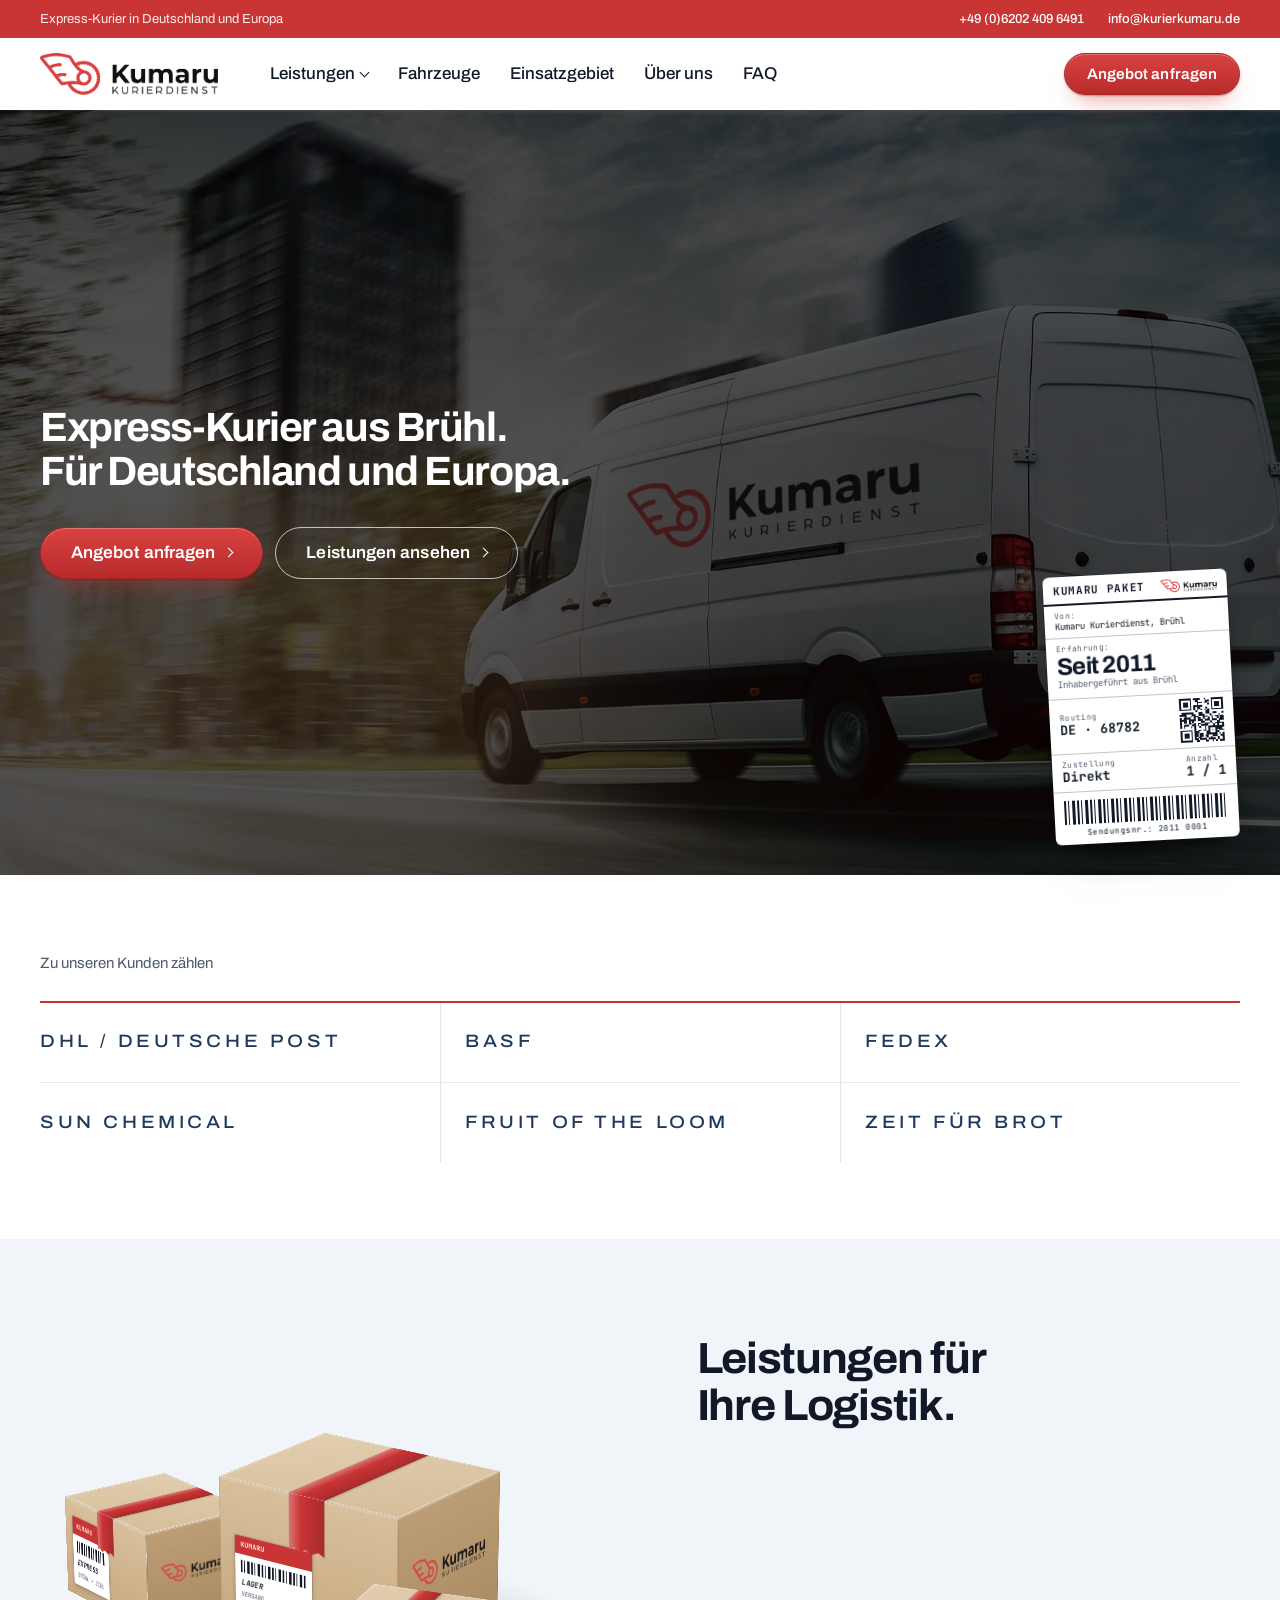
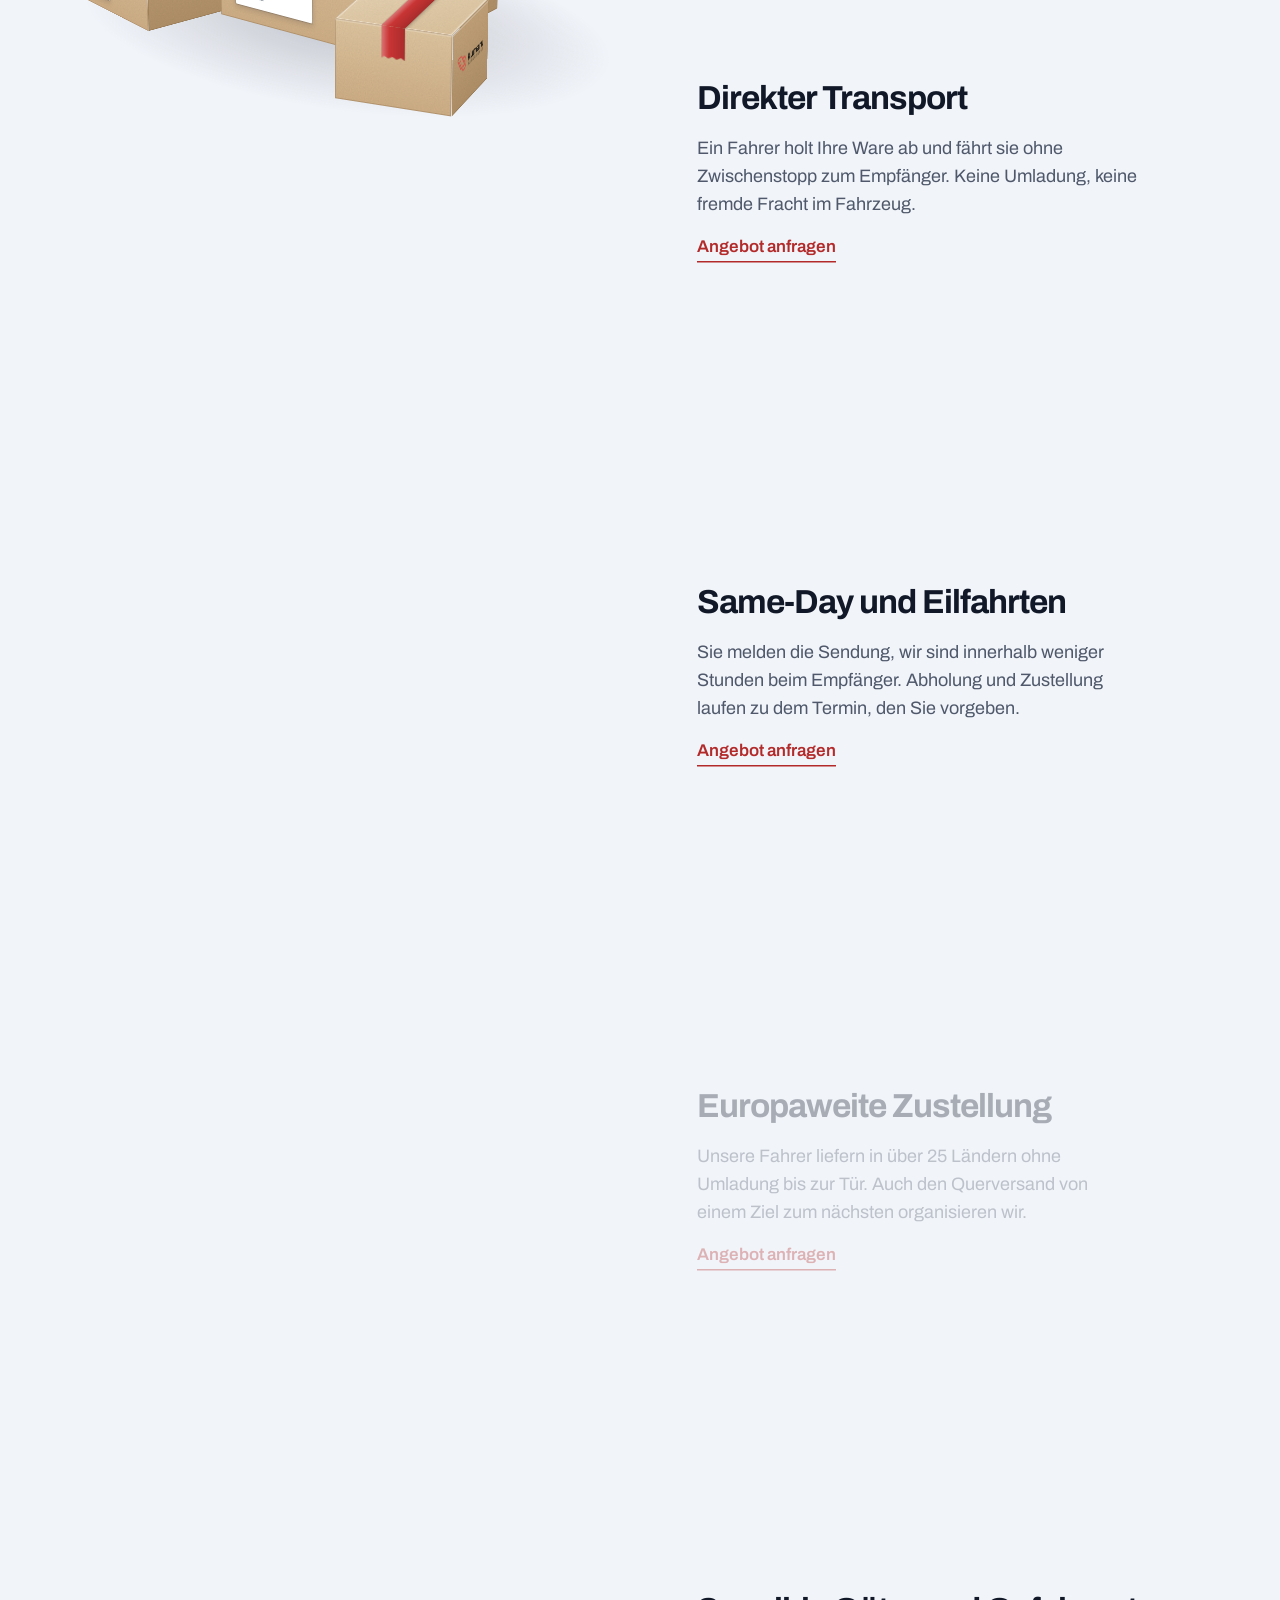
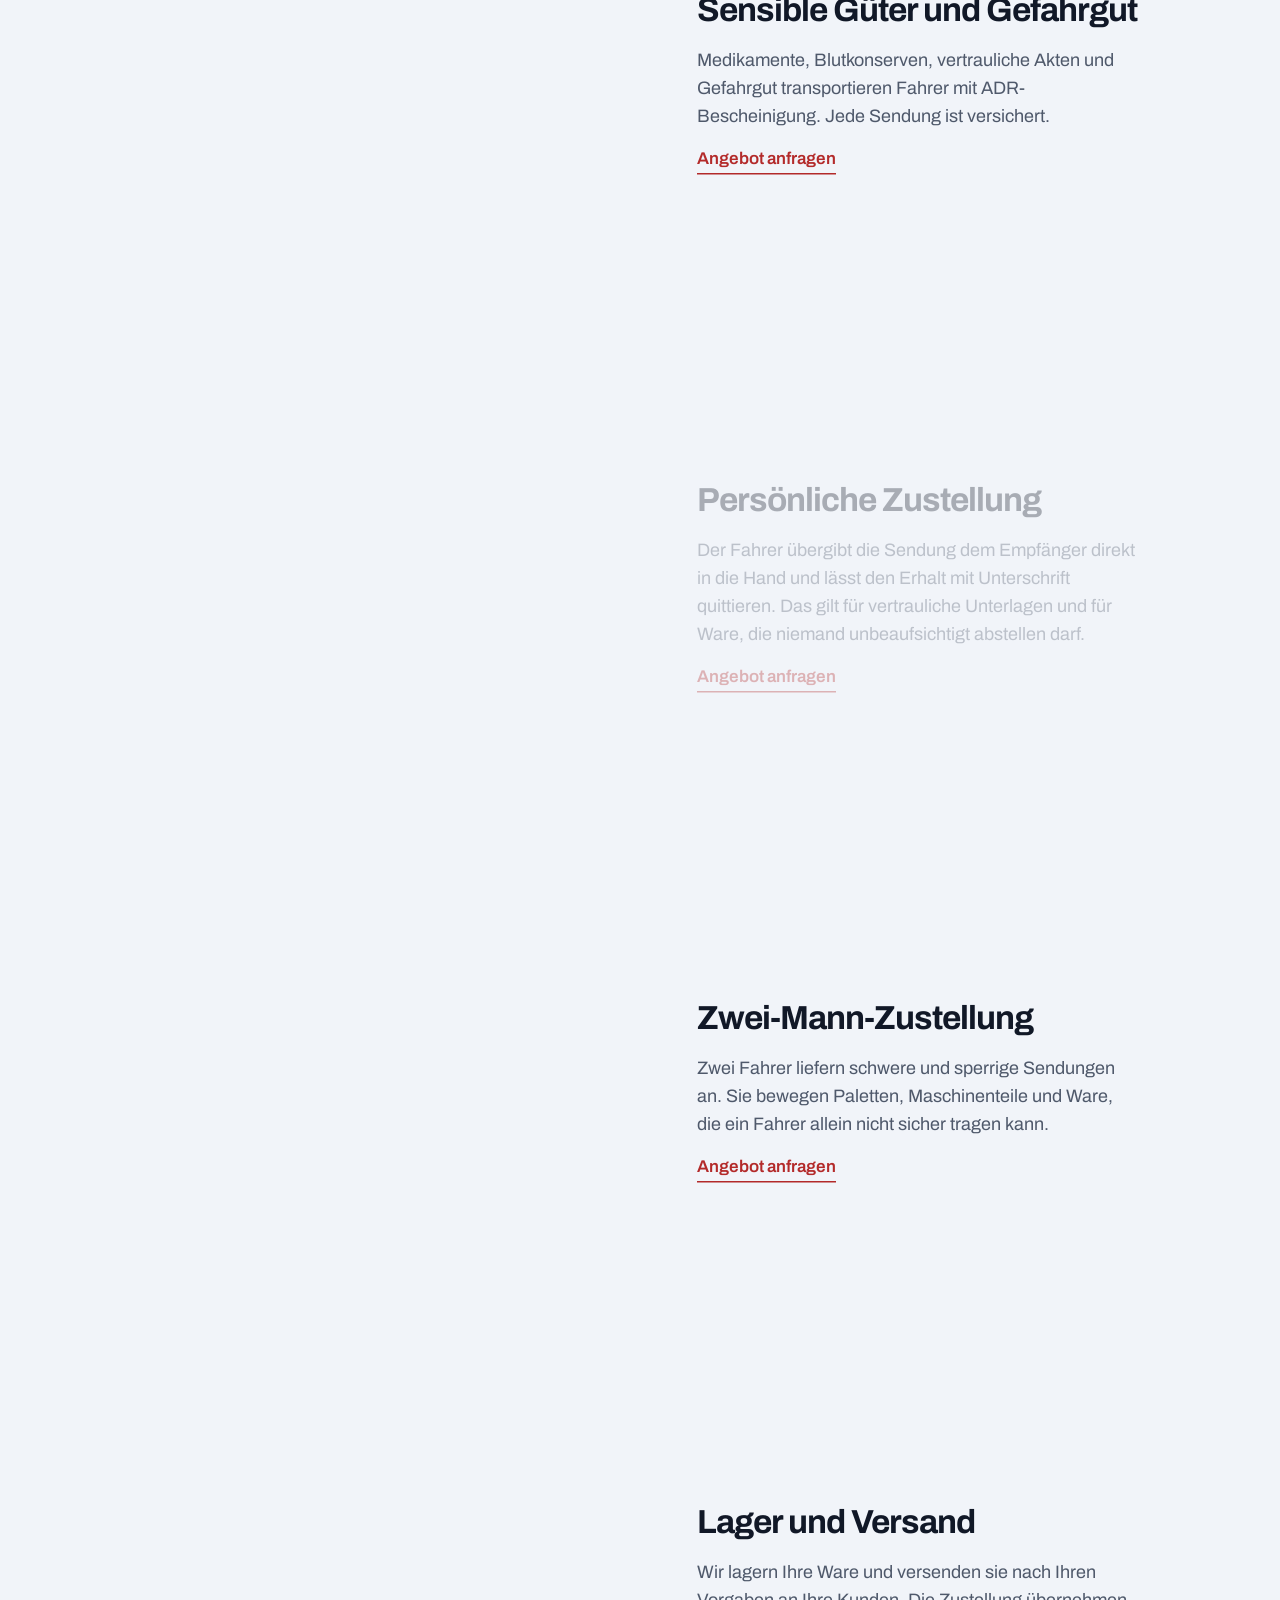
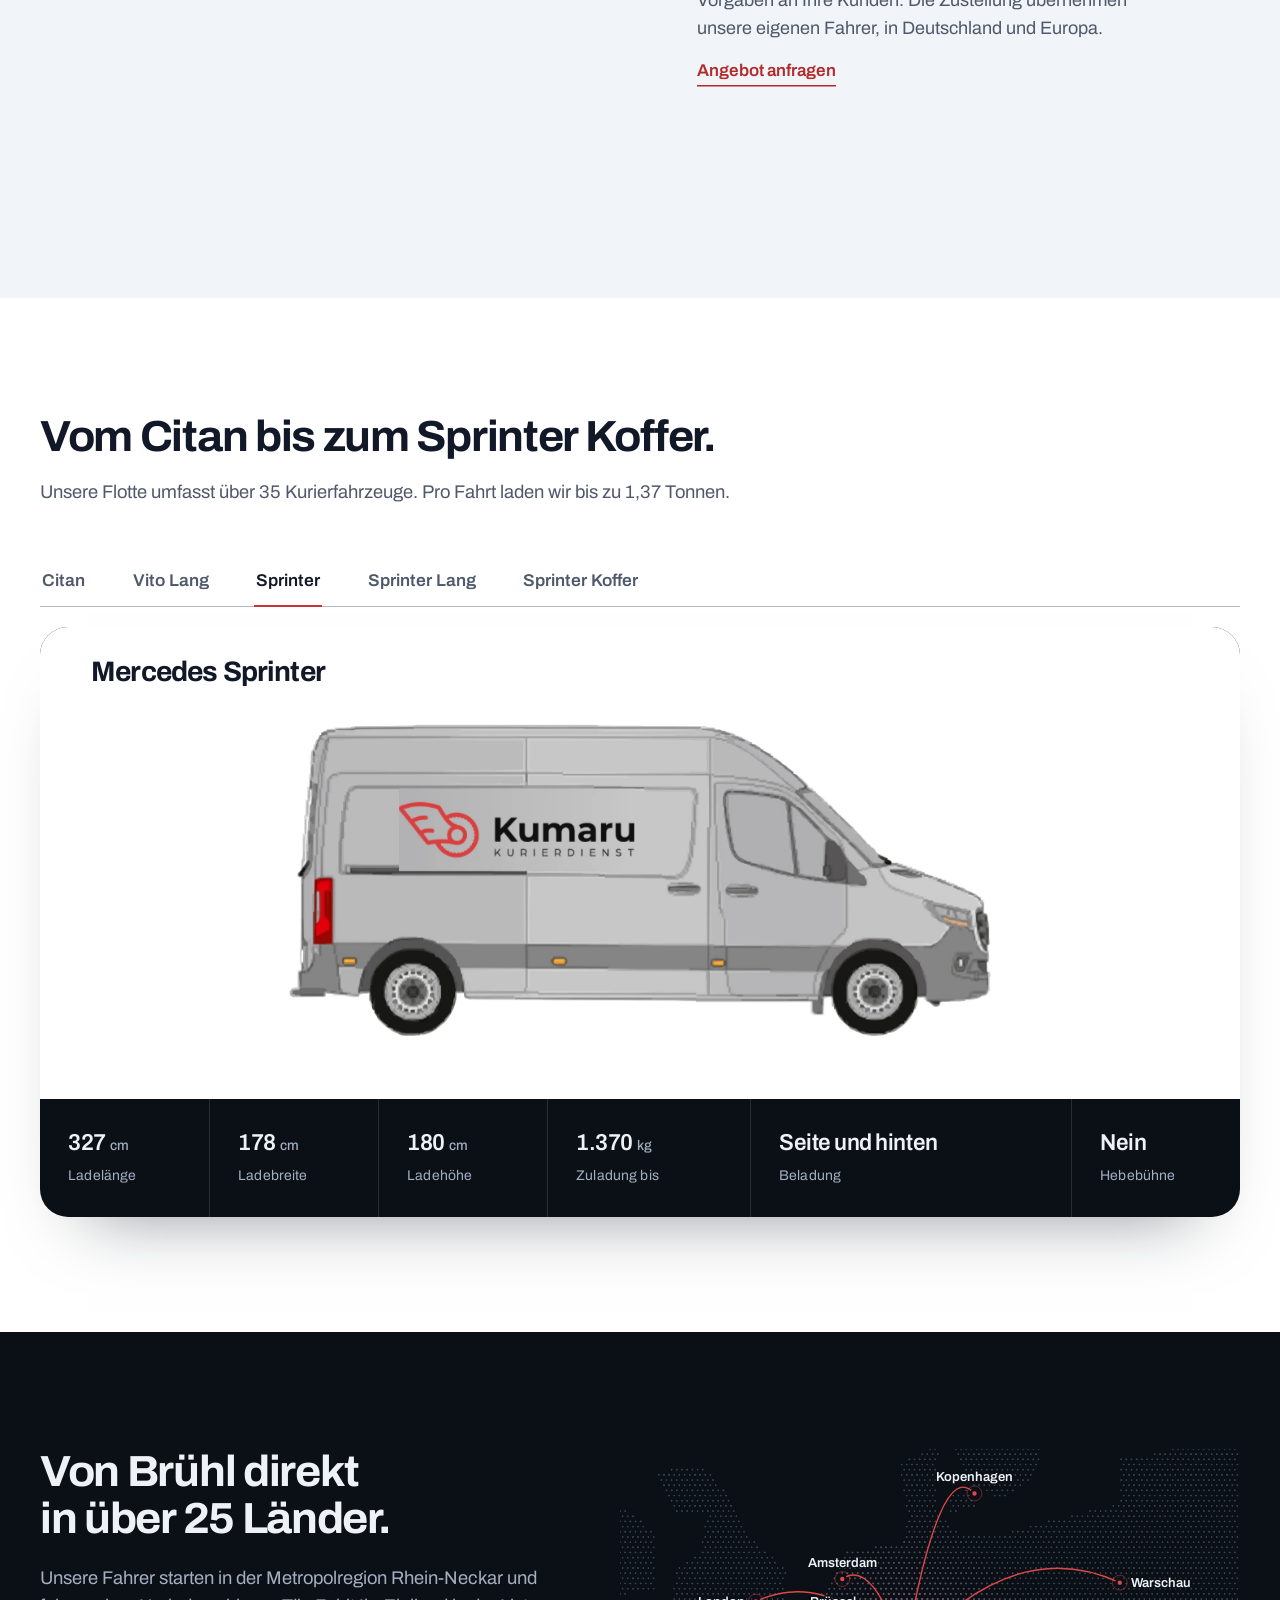
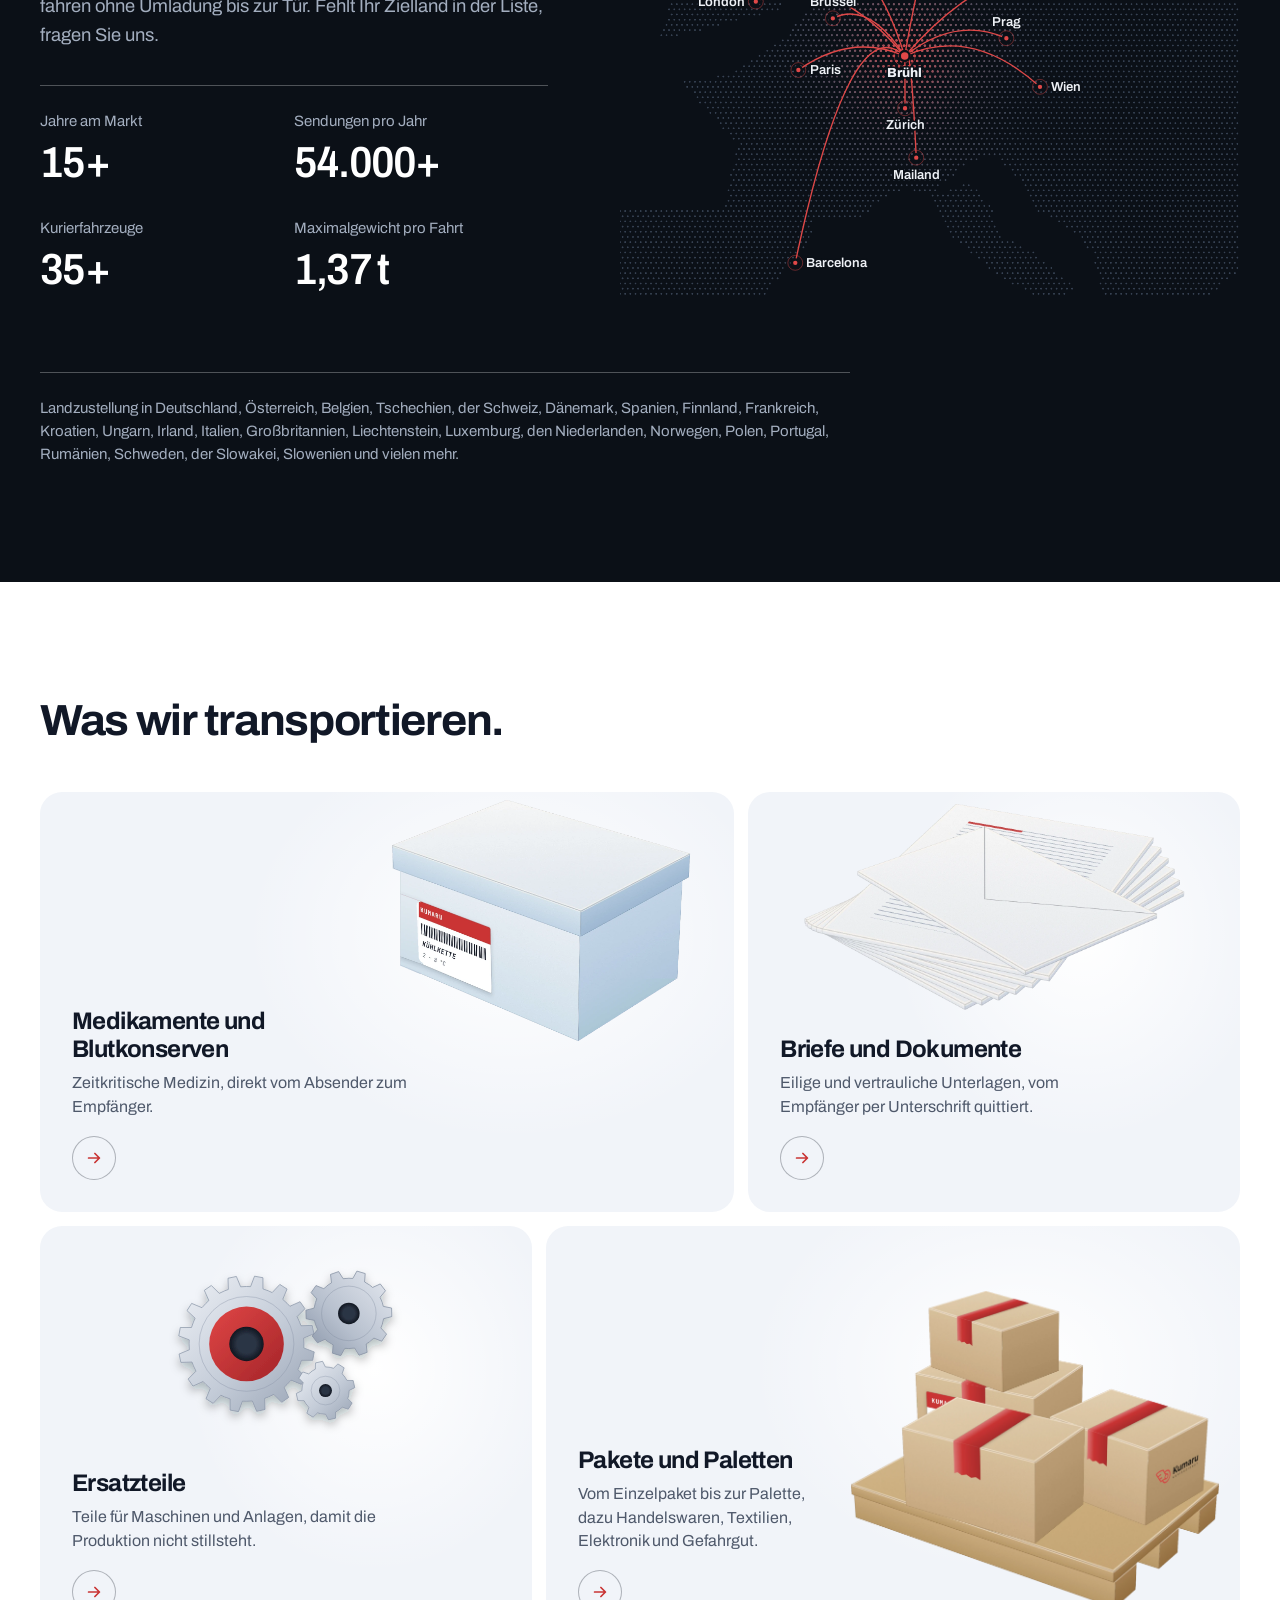
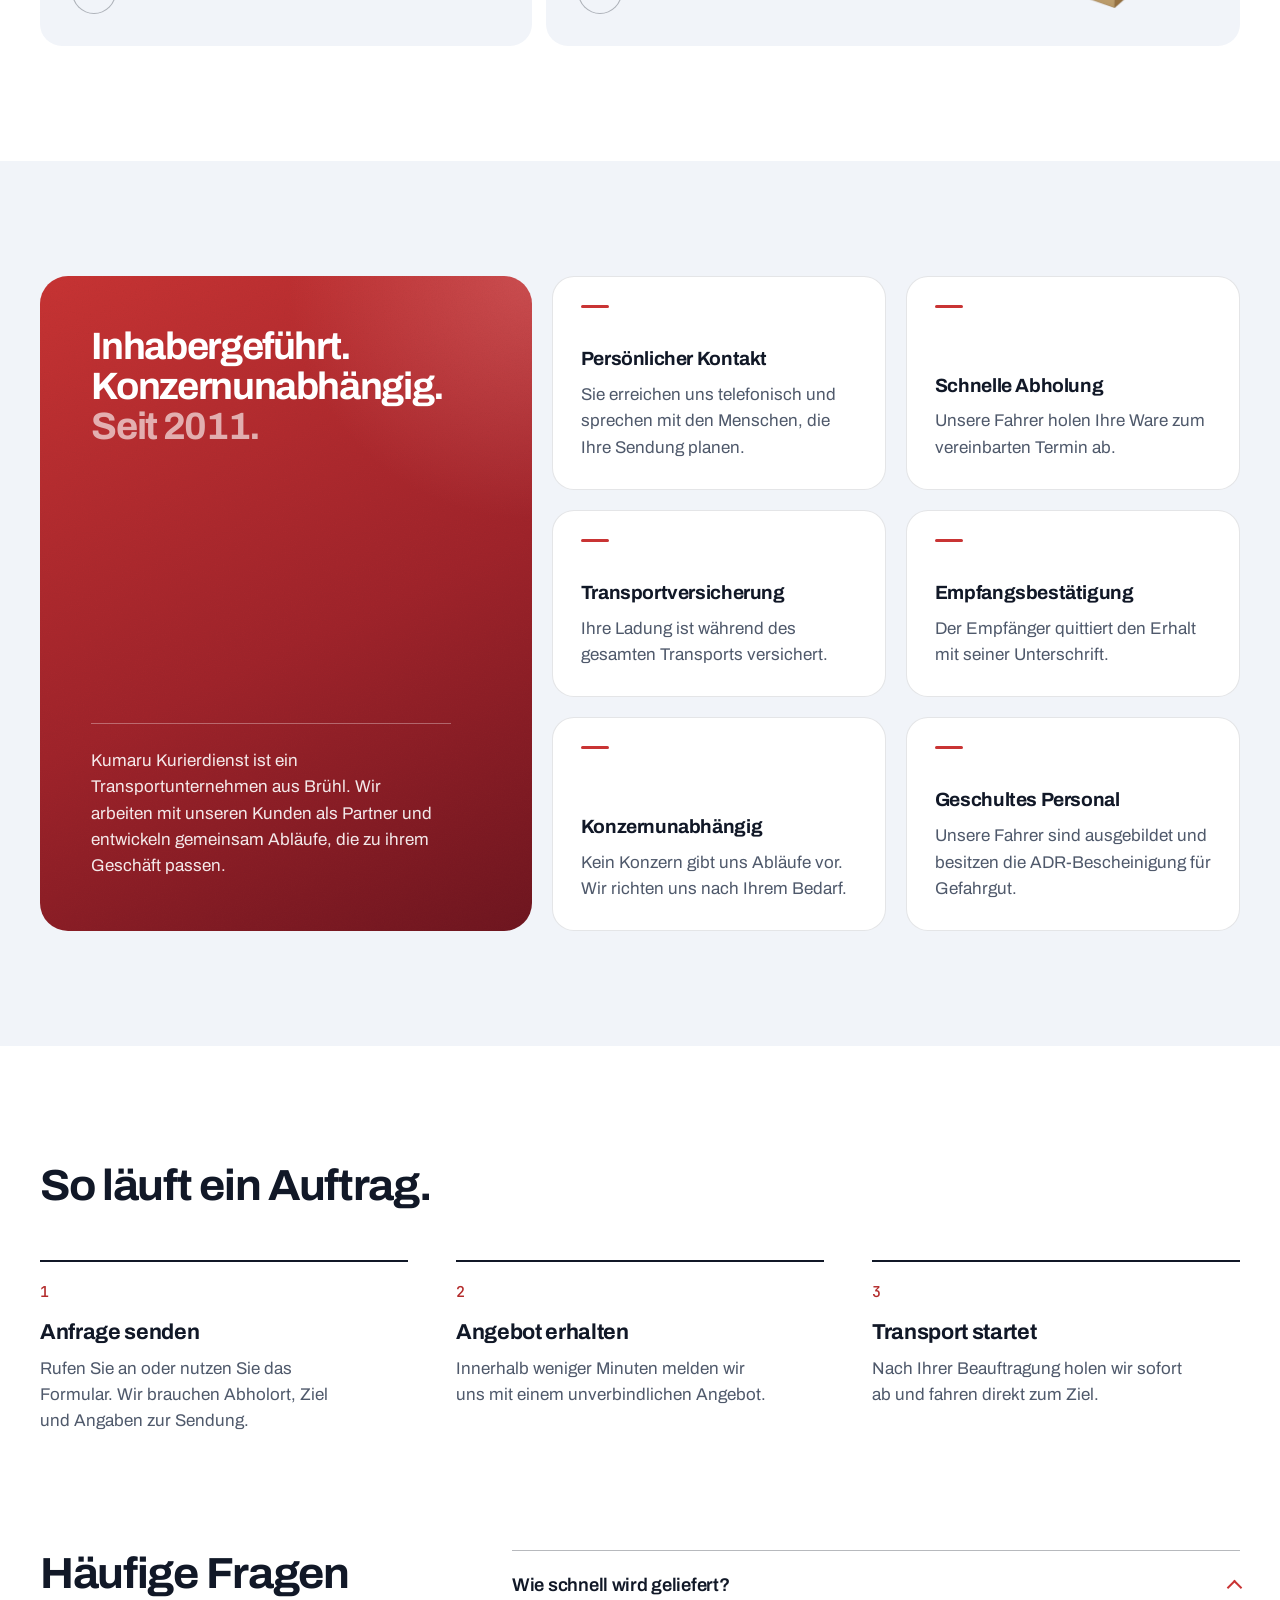
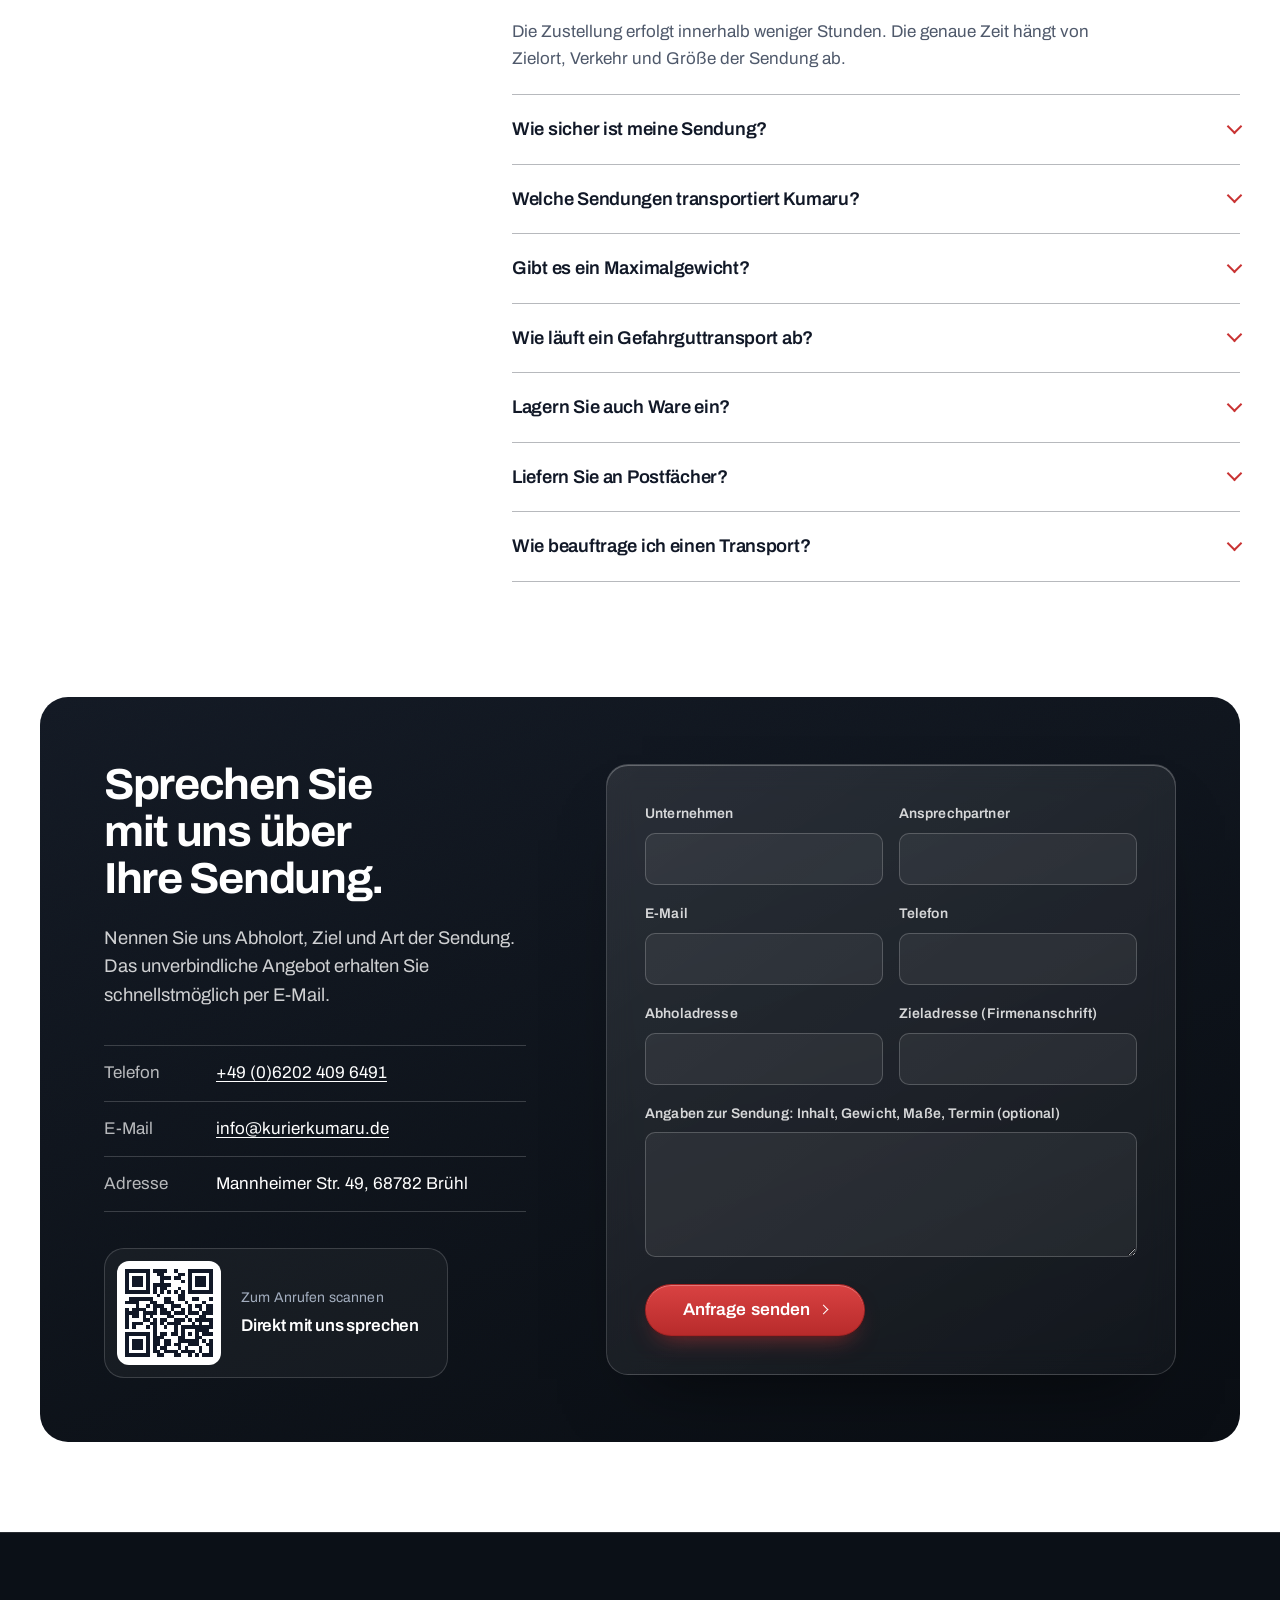
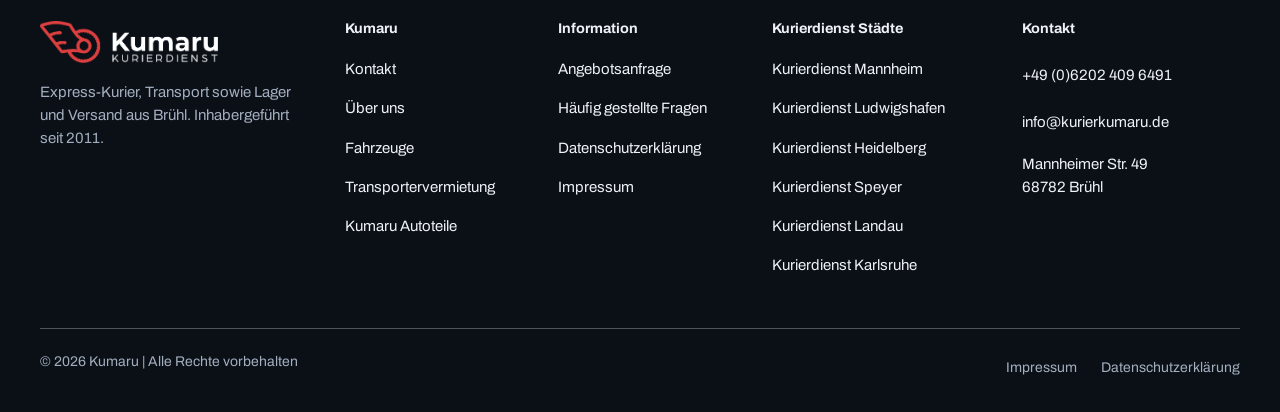
==== commit 8b31dacf: "Aufkleber als Paketlabel gestaltet, klein gehalten Co-Authored-By: Claude Sonnet 5.5 <noreply@anthro" ====
--- a/index.html
+++ b/index.html
@@ -10,7 +10,7 @@
 <link rel="icon" type="image/png" sizes="256x256" href="img/favicon.png">
 <link rel="apple-touch-icon" href="img/favicon.png">
 <link rel="preload" href="fonts/archivo.woff2" as="font" type="font/woff2" crossorigin>
-<link rel="stylesheet" href="styles.css?v=47">
+<link rel="stylesheet" href="styles.css?v=48">
 </head>
 <body>
 <a class="skip" href="#inhalt">Zum Inhalt springen</a>
@@ -95,11 +95,14 @@
       </div>
     </div>
   </div>
-  <div class="hero__sticker" aria-label="Inhabergeführt seit 2011, Brühl">
-    <b>KUMARU</b>
-    <strong>Seit 2011</strong>
-    <span>Inhabergeführt aus Brühl</span>
+  <div class="hero__sticker" role="img" aria-label="Paketaufkleber: Kumaru Paket, inhabergeführt aus Brühl seit 2011">
+    <div class="st-head"><b>KUMARU PAKET</b><img src="img/kumaru-logo-dunkel.png?v=2" alt="" width="64" height="15"></div>
+    <p class="st-from"><em>Von:</em> Kumaru Kurierdienst, Brühl</p>
+    <div class="st-main"><em>Erfahrung:</em><strong>Seit 2011</strong><span>Inhabergeführt aus Brühl</span></div>
+    <div class="st-row"><div><em>Routing</em><b>DE · 68782</b></div><img src="img/qr-anruf.svg" alt="" width="44" height="44"></div>
+    <div class="st-row"><div><em>Zustellung</em><b>Direkt</b></div><div><em>Anzahl</em><b>1 / 1</b></div></div>
     <i aria-hidden="true"></i>
+    <p class="st-no">Sendungsnr.: 2011 0001</p>
   </div>
 </section>
 
--- a/styles.css
+++ b/styles.css
@@ -156,12 +156,22 @@
 .hero__in { width: min(var(--wrap), 100% - var(--gutter) * 2); margin: 0 auto; display: grid; align-items: center; }
 @media (min-width: 980px) { .hero__in { min-height: min(560px, calc(100dvh - var(--head-h) - 140px)); } }
 /* Paketaufkleber unten rechts */
-.hero__sticker { width: 208px; margin: 28px var(--gutter) 0 auto; background: #fff; color: var(--ink); border-radius: 8px; overflow: hidden; display: grid; rotate: -3deg; transform-origin: 100% 100%;
-  box-shadow: 0 0 0 1px rgba(17, 24, 39, 0.16), 0 18px 36px -14px rgba(0, 0, 0, 0.6); font-family: var(--f-mono); animation: settle 700ms var(--ease) 700ms both; }
-.hero__sticker b { background: var(--accent); color: #fff; font-size: 0.75rem; letter-spacing: 0.22em; padding: 7px 14px; }
-.hero__sticker strong { font-family: var(--f-sans); font-size: 2rem; line-height: 1; letter-spacing: -0.03em; font-weight: 700; padding: 14px 14px 4px; }
-.hero__sticker span { font-size: 0.6875rem; letter-spacing: 0.06em; text-transform: uppercase; color: #556070; padding: 0 14px 12px; }
-.hero__sticker i { height: 26px; margin: 0 14px 12px; background: repeating-linear-gradient(90deg, var(--ink) 0 2px, transparent 2px 4px, var(--ink) 4px 5px, transparent 5px 8px, var(--ink) 8px 11px, transparent 11px 13px); }
+.hero__sticker { width: 184px; margin: 28px var(--gutter) 0 auto; background: #fff; color: var(--ink); border-radius: 6px; overflow: hidden; display: grid; rotate: -3deg; transform-origin: 100% 100%;
+  box-shadow: 0 0 0 1px rgba(17, 24, 39, 0.16), 0 18px 36px -14px rgba(0, 0, 0, 0.6); font-family: var(--f-mono); font-size: 0.5625rem; line-height: 1.3; animation: settle 700ms var(--ease) 700ms both; }
+.hero__sticker em { display: block; font-style: normal; color: #556070; font-size: 0.5rem; letter-spacing: 0.04em; }
+.hero__sticker b { font-weight: 700; }
+.hero__sticker .st-head { display: flex; align-items: center; justify-content: space-between; gap: 8px; padding: 7px 10px 6px; border-bottom: 2px solid var(--ink); }
+.hero__sticker .st-head b { font-size: 0.6875rem; letter-spacing: 0.06em; }
+.hero__sticker .st-head img { width: 56px; height: auto; }
+.hero__sticker .st-from { padding: 5px 10px; border-bottom: 1px solid rgba(17, 24, 39, 0.25); max-width: none; }
+.hero__sticker .st-main { padding: 5px 10px 7px; border-bottom: 1px solid rgba(17, 24, 39, 0.25); }
+.hero__sticker .st-main strong { display: block; font-family: var(--f-sans); font-size: 1.5rem; line-height: 1.05; letter-spacing: -0.03em; }
+.hero__sticker .st-main span { color: #556070; }
+.hero__sticker .st-row { display: flex; align-items: center; justify-content: space-between; gap: 8px; padding: 5px 10px; border-bottom: 1px solid rgba(17, 24, 39, 0.25); }
+.hero__sticker .st-row b { font-size: 0.8125rem; }
+.hero__sticker .st-row img { width: 44px; height: 44px; }
+.hero__sticker i { height: 24px; margin: 8px 10px 3px; background: repeating-linear-gradient(90deg, var(--ink) 0 2px, transparent 2px 4px, var(--ink) 4px 5px, transparent 5px 8px, var(--ink) 8px 11px, transparent 11px 13px); }
+.hero__sticker .st-no { padding: 0 10px 7px; text-align: center; font-size: 0.5rem; letter-spacing: 0.06em; max-width: none; }
 @media (min-width: 720px) { .hero__sticker { position: absolute; right: max(var(--gutter), calc((100% - var(--wrap)) / 2)); bottom: clamp(20px, 3vw, 44px); margin: 0; } }
 .hero .btn--ghost { background: transparent; color: #fff; border-color: rgba(255, 255, 255, 0.7); box-shadow: none; }
 .hero :focus-visible { outline-color: #fff; }
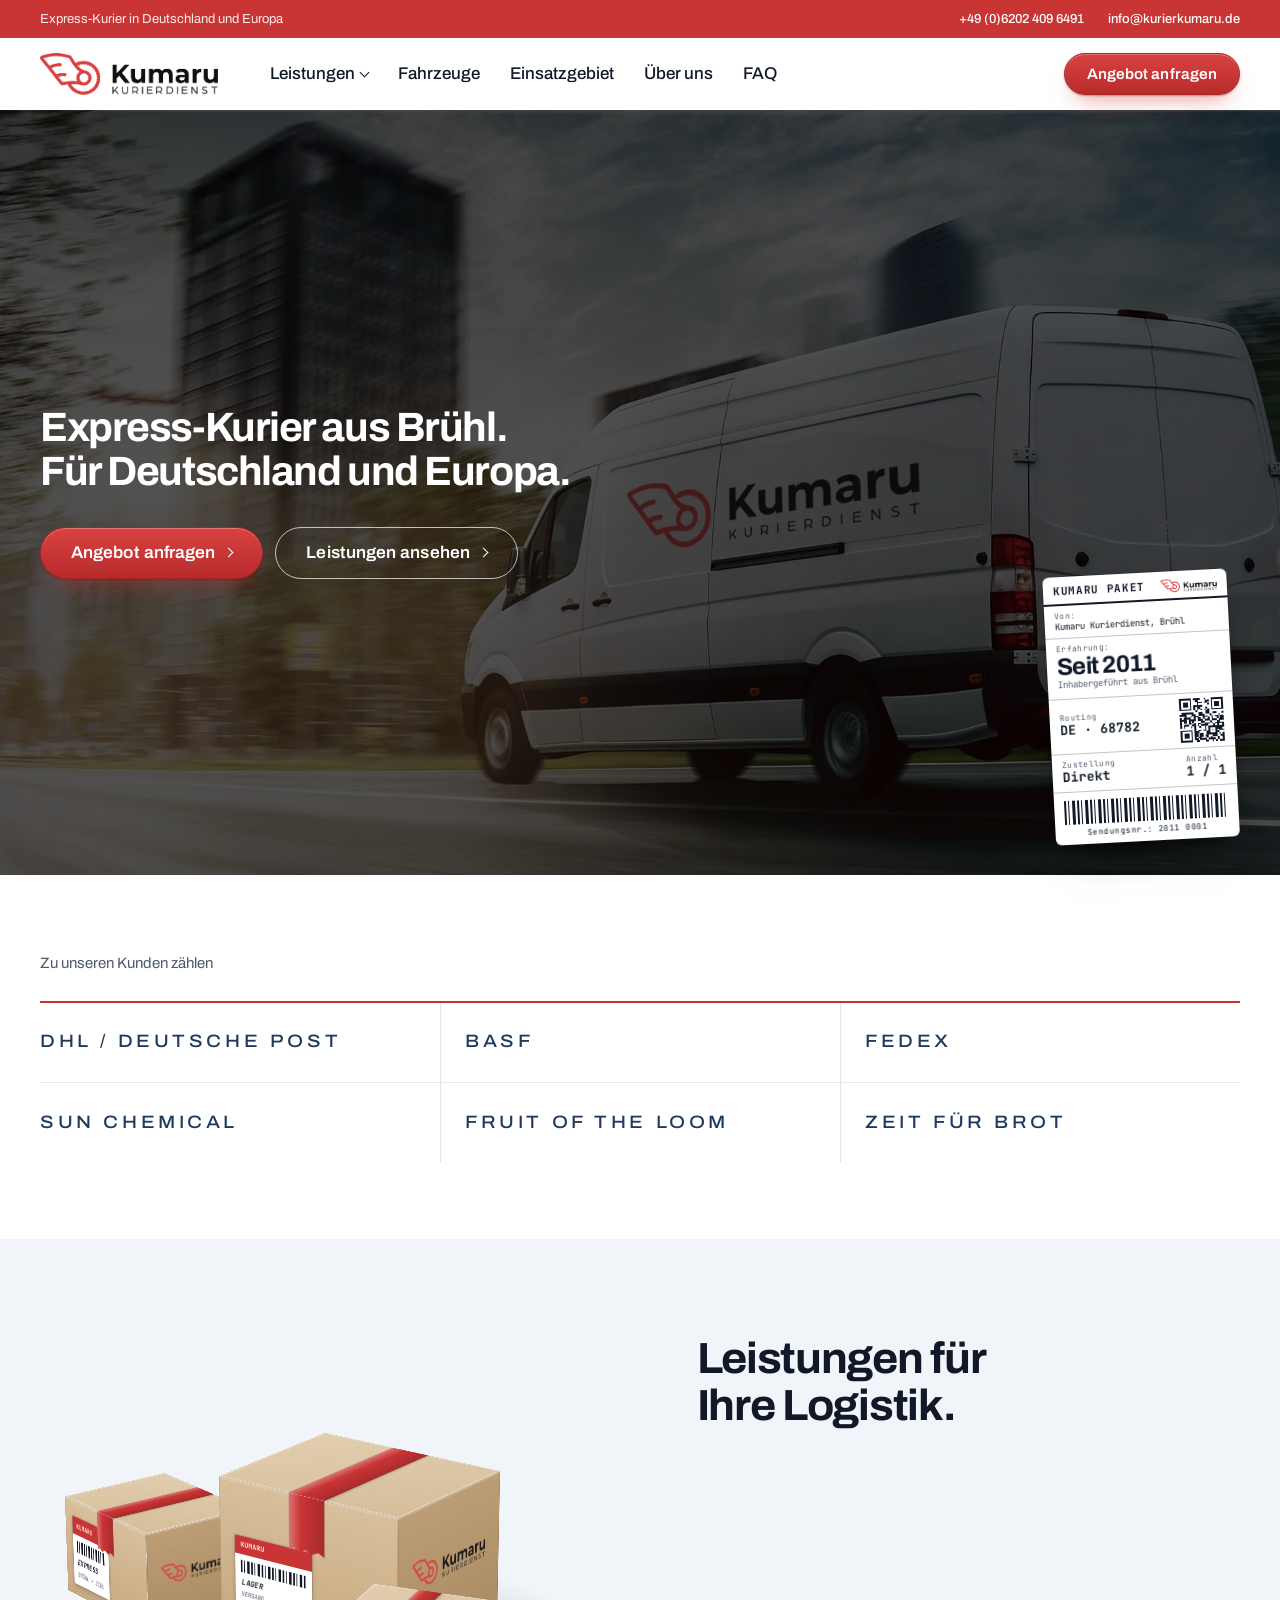
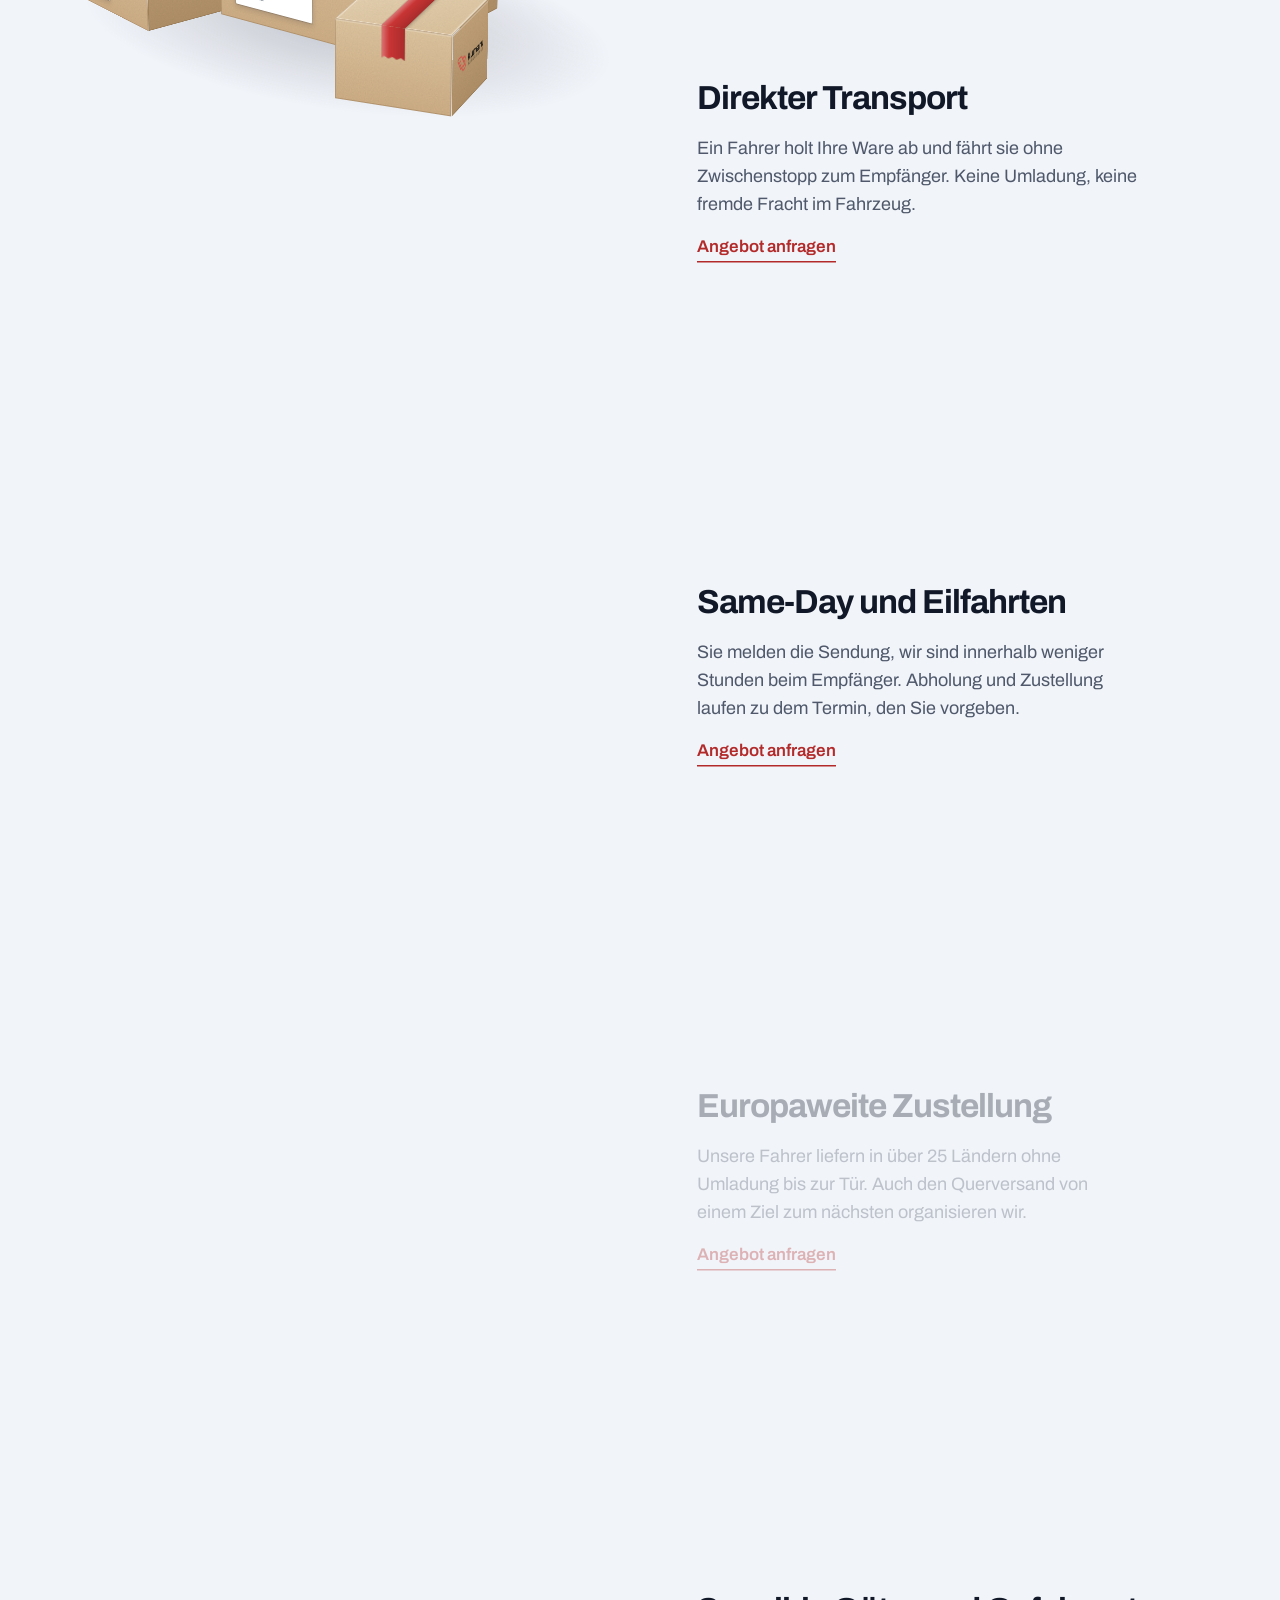
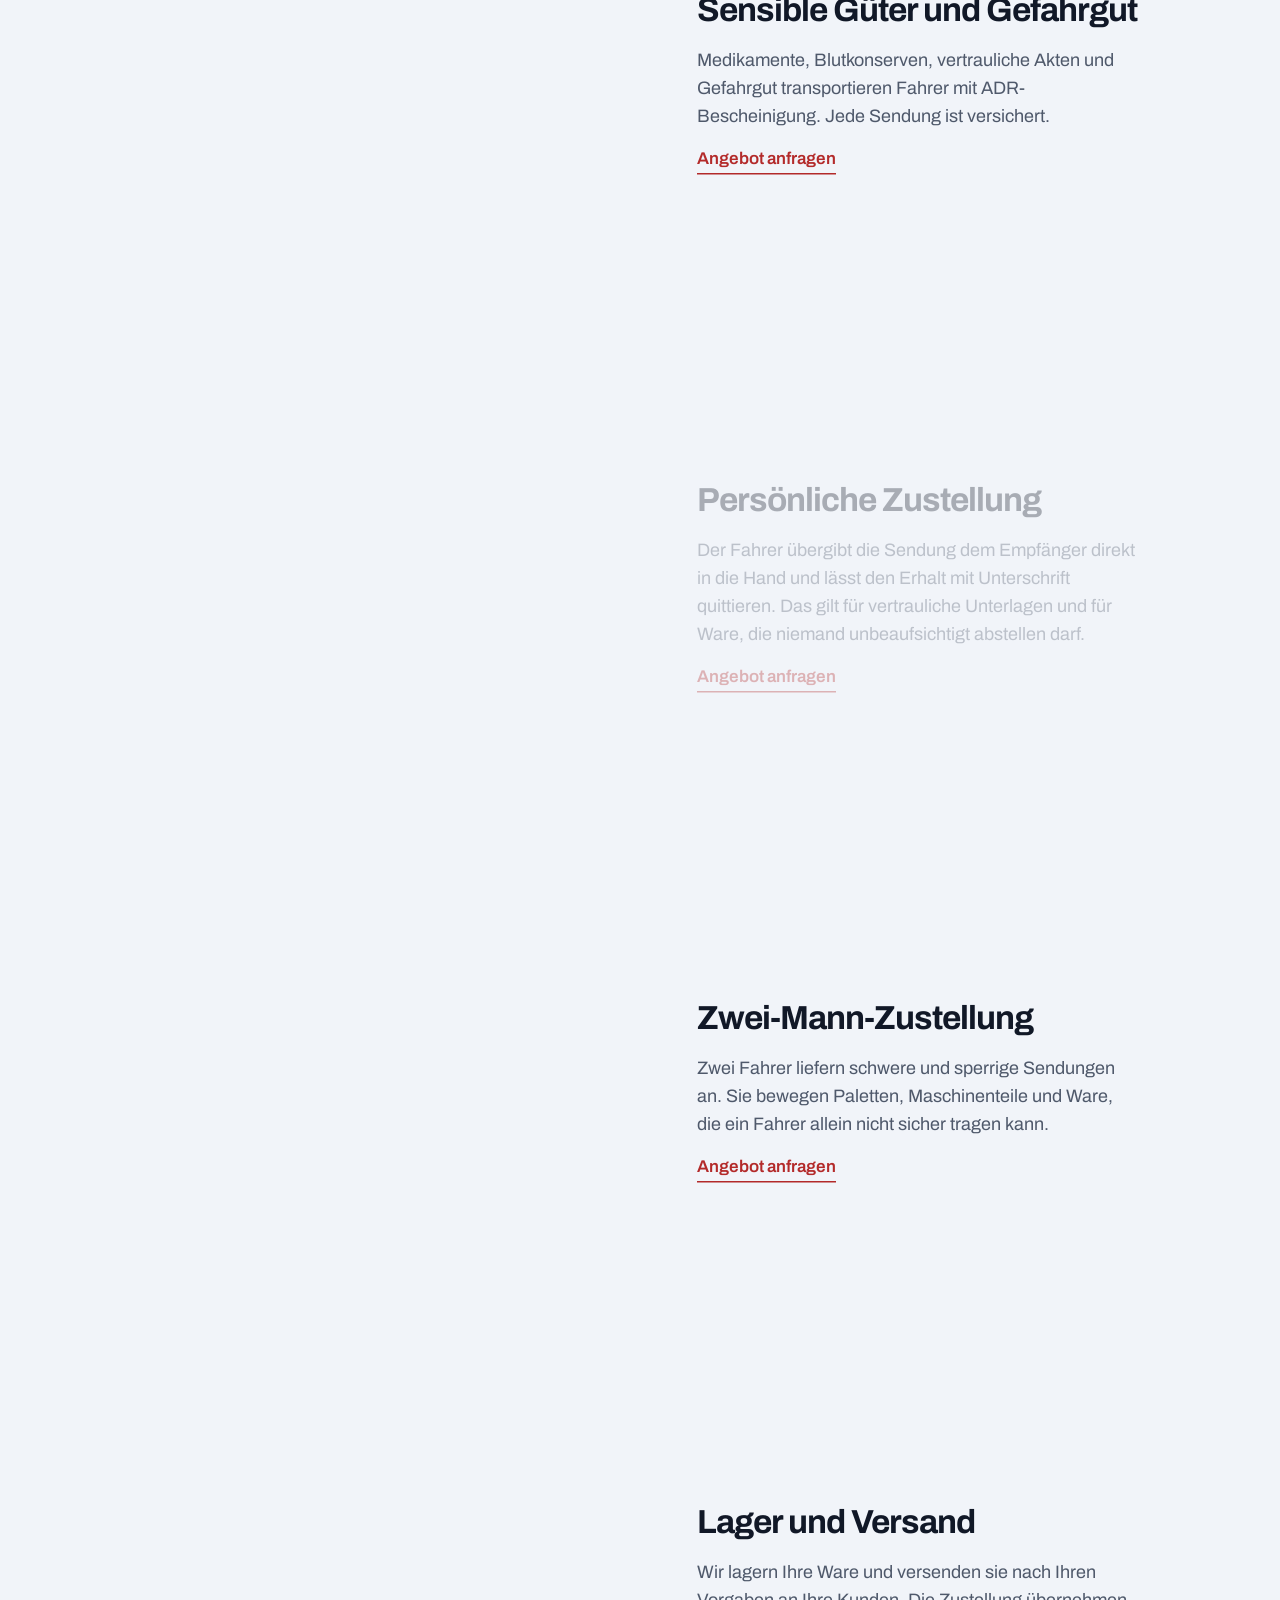
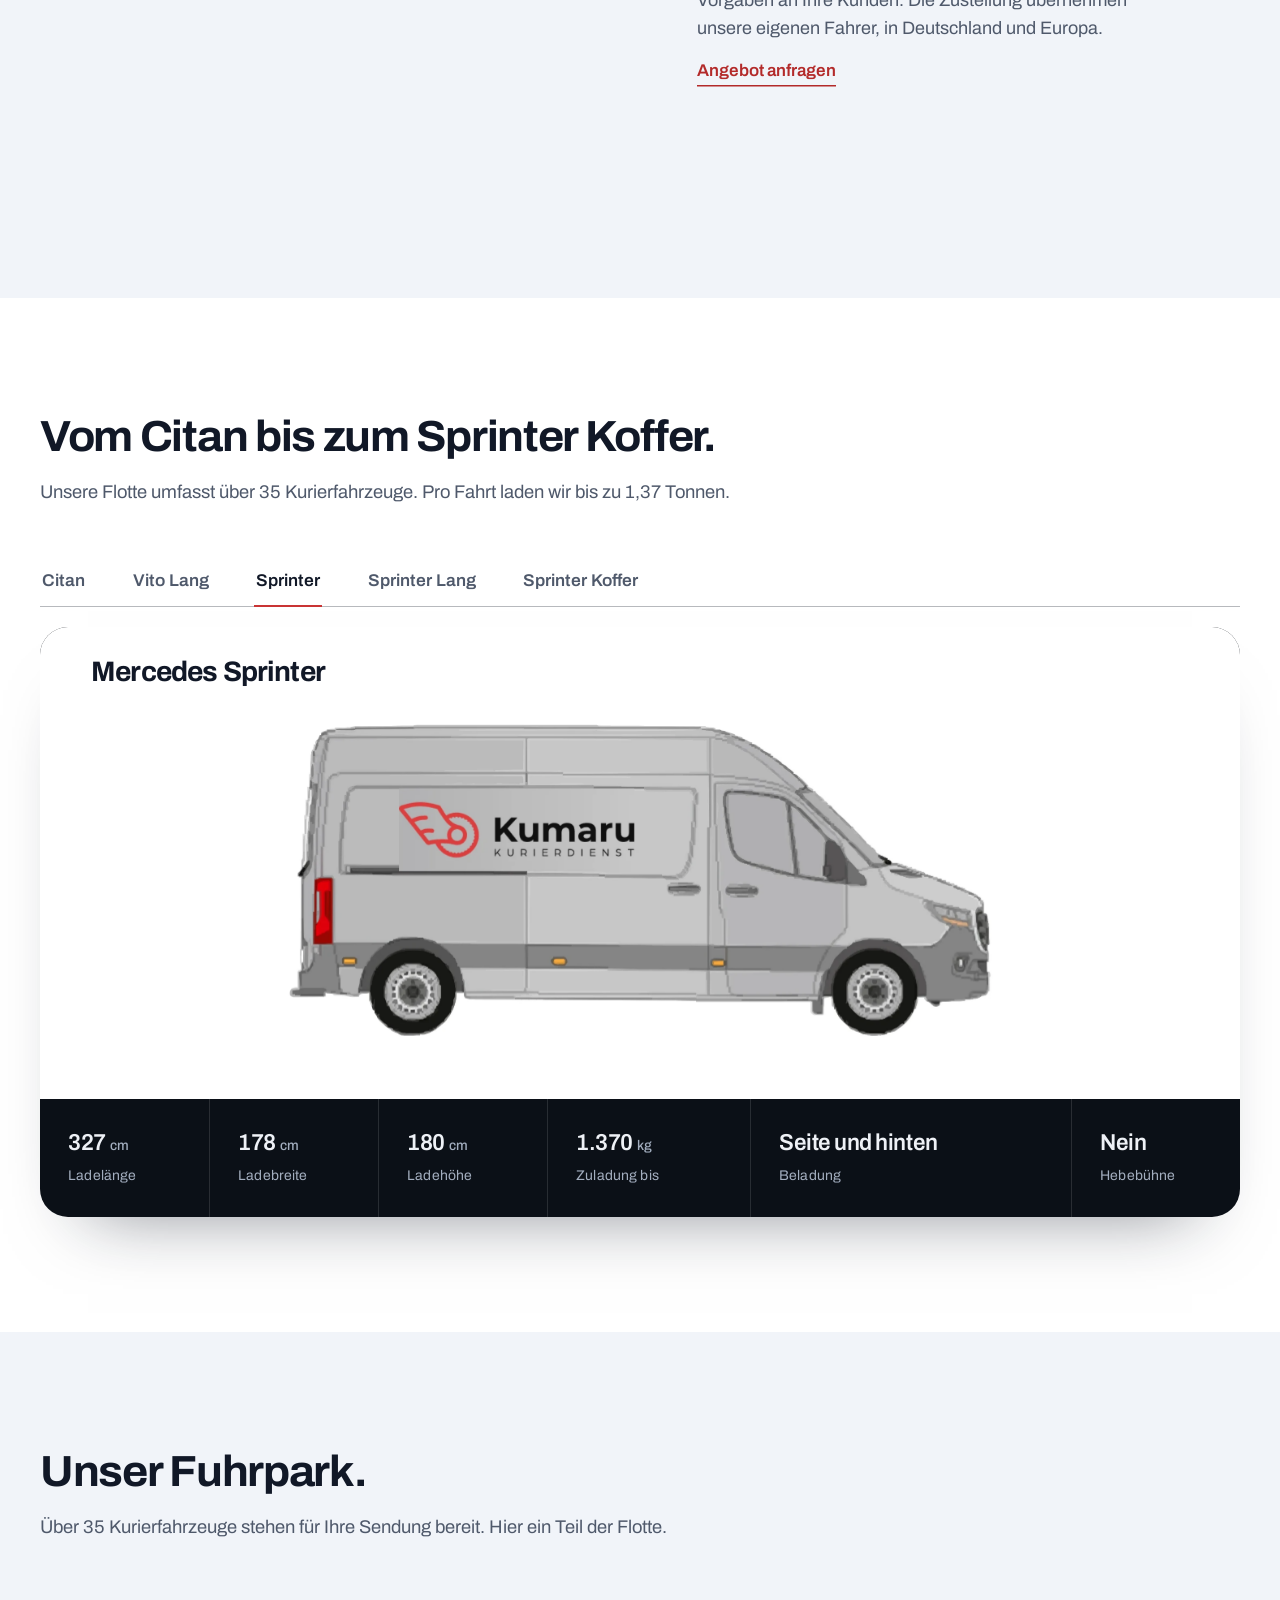
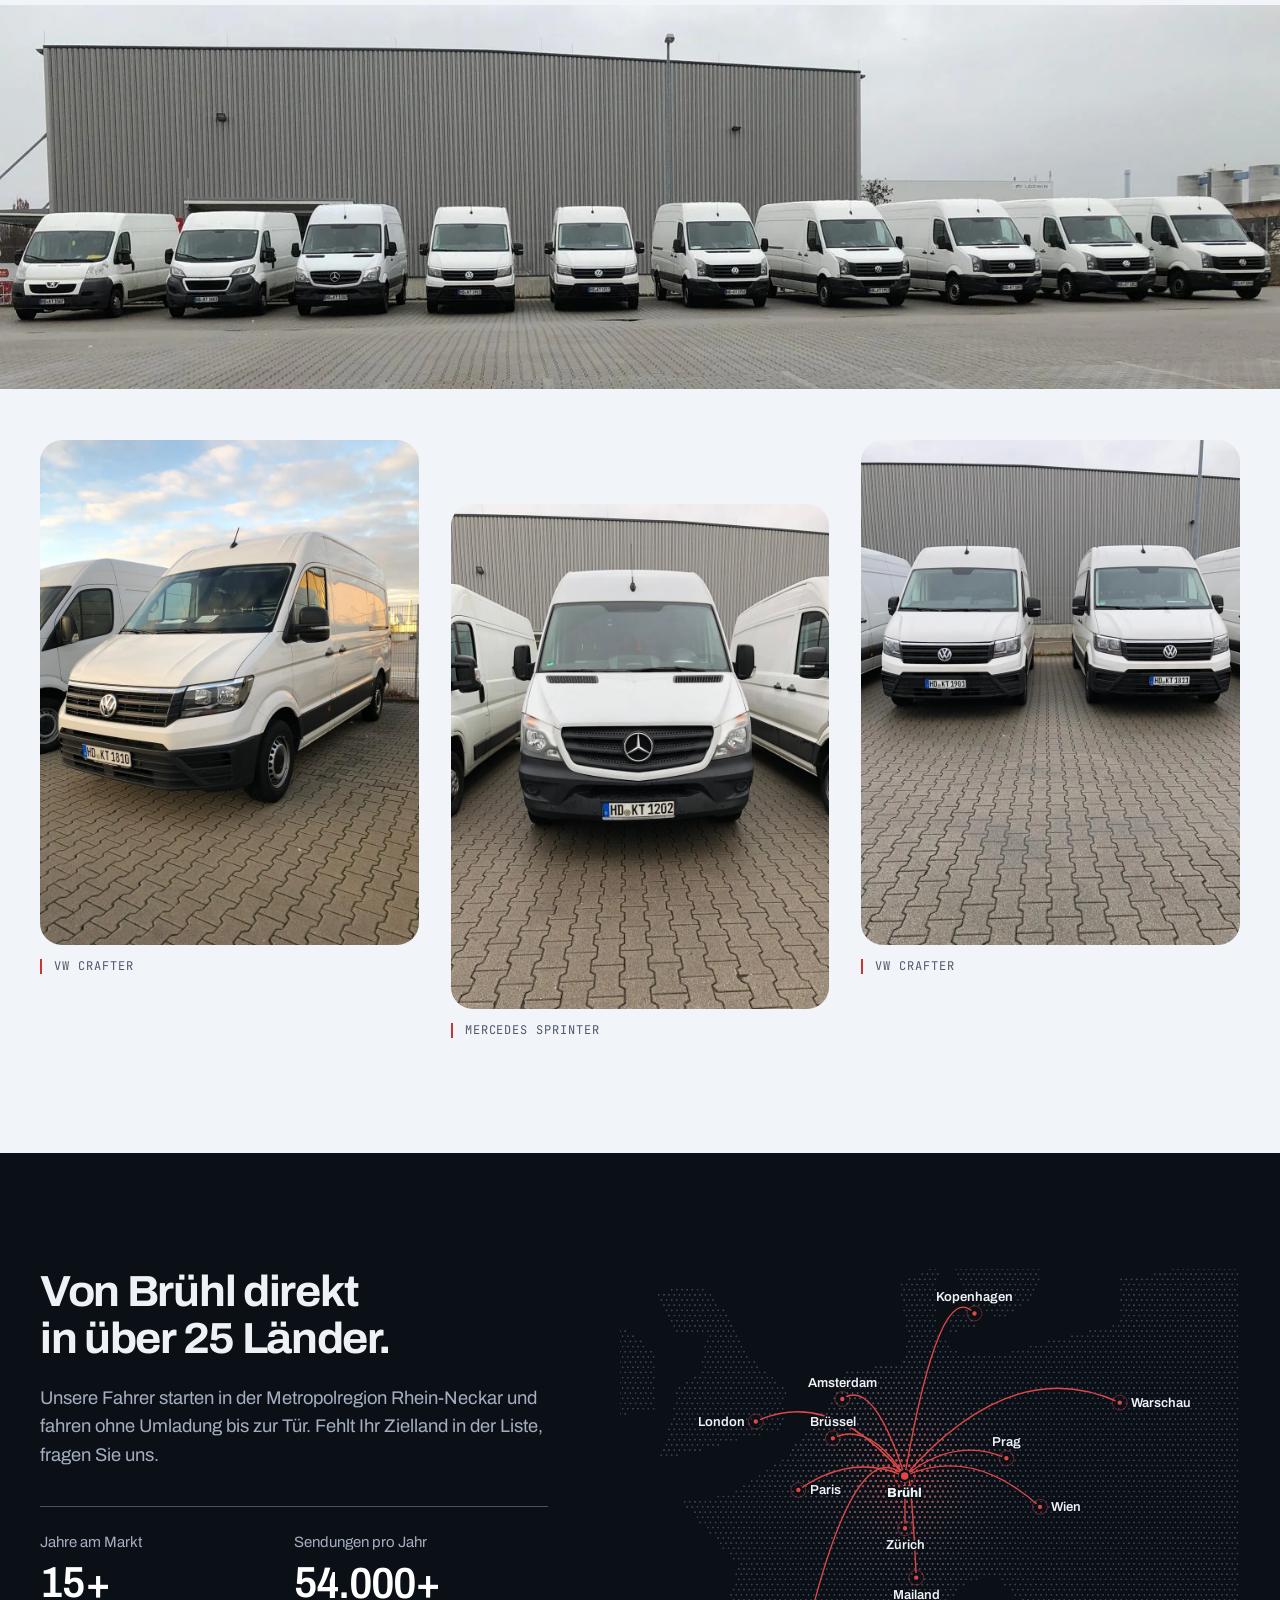
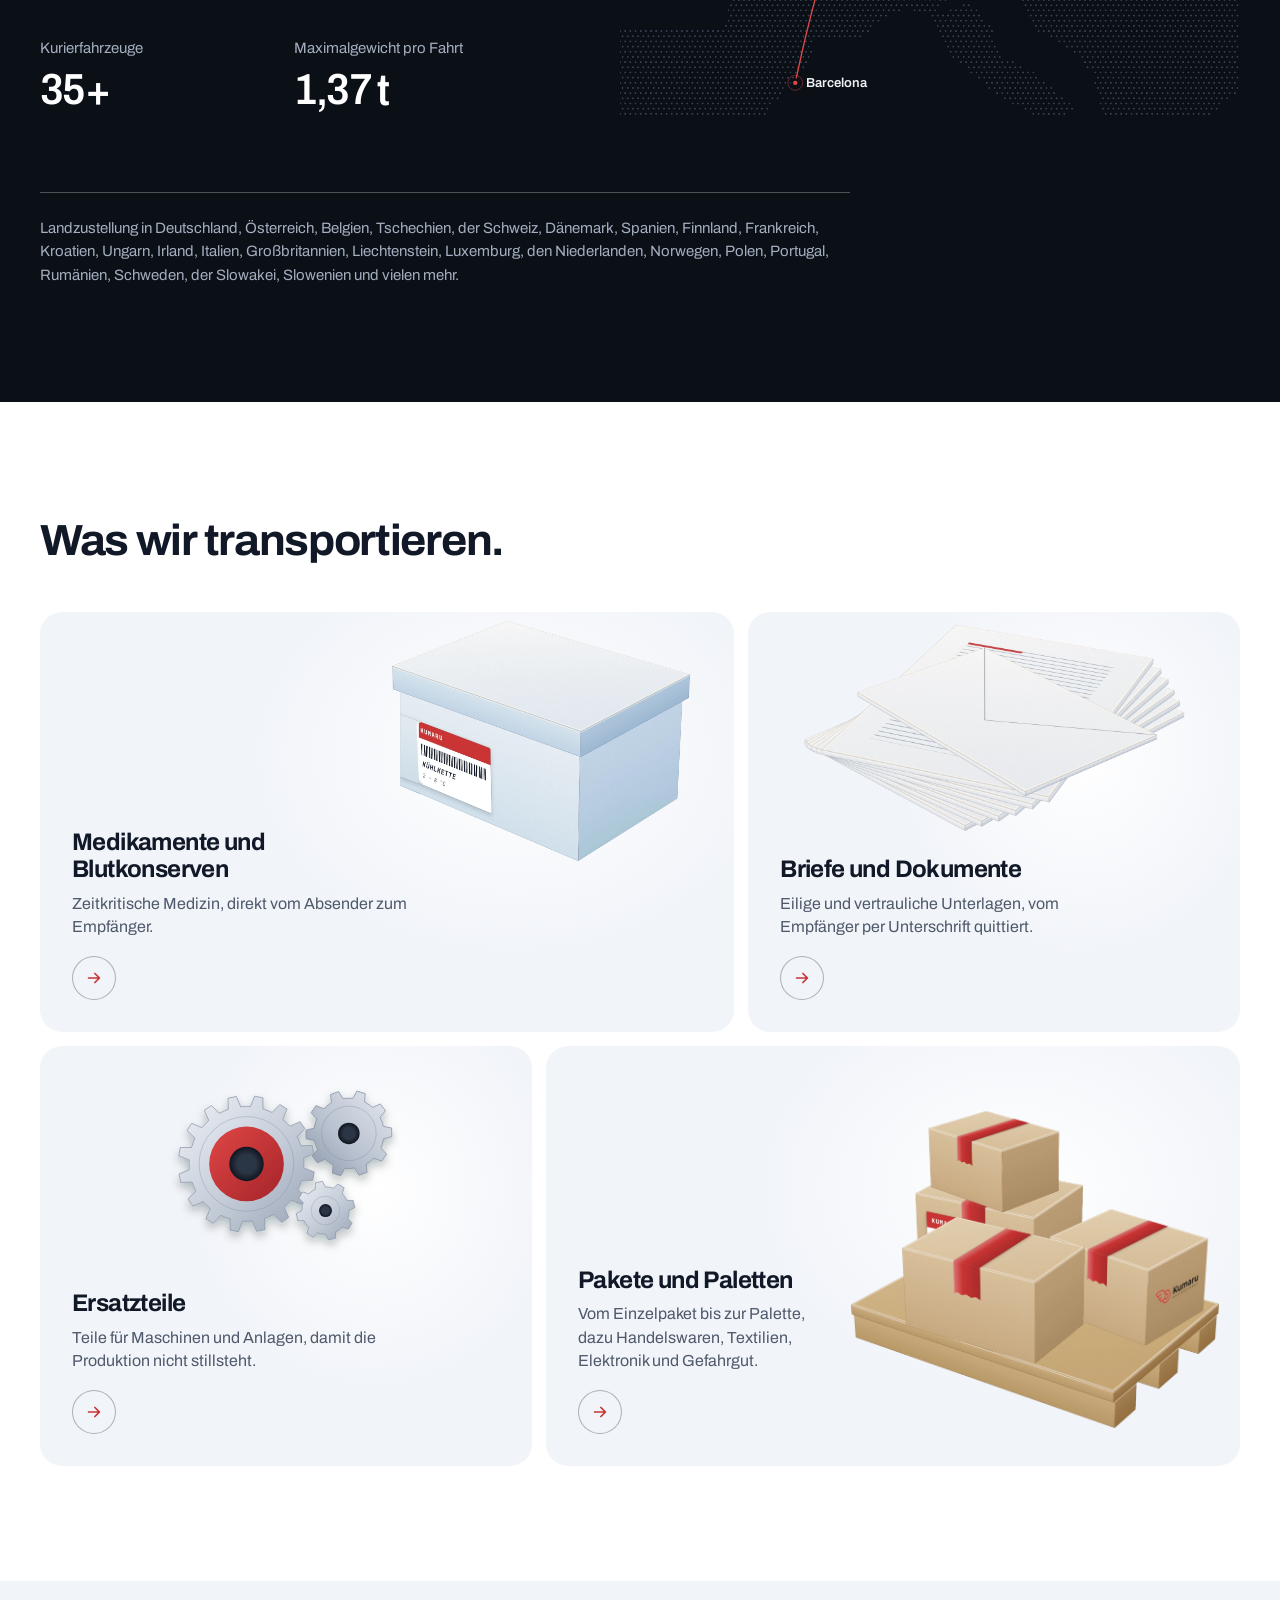
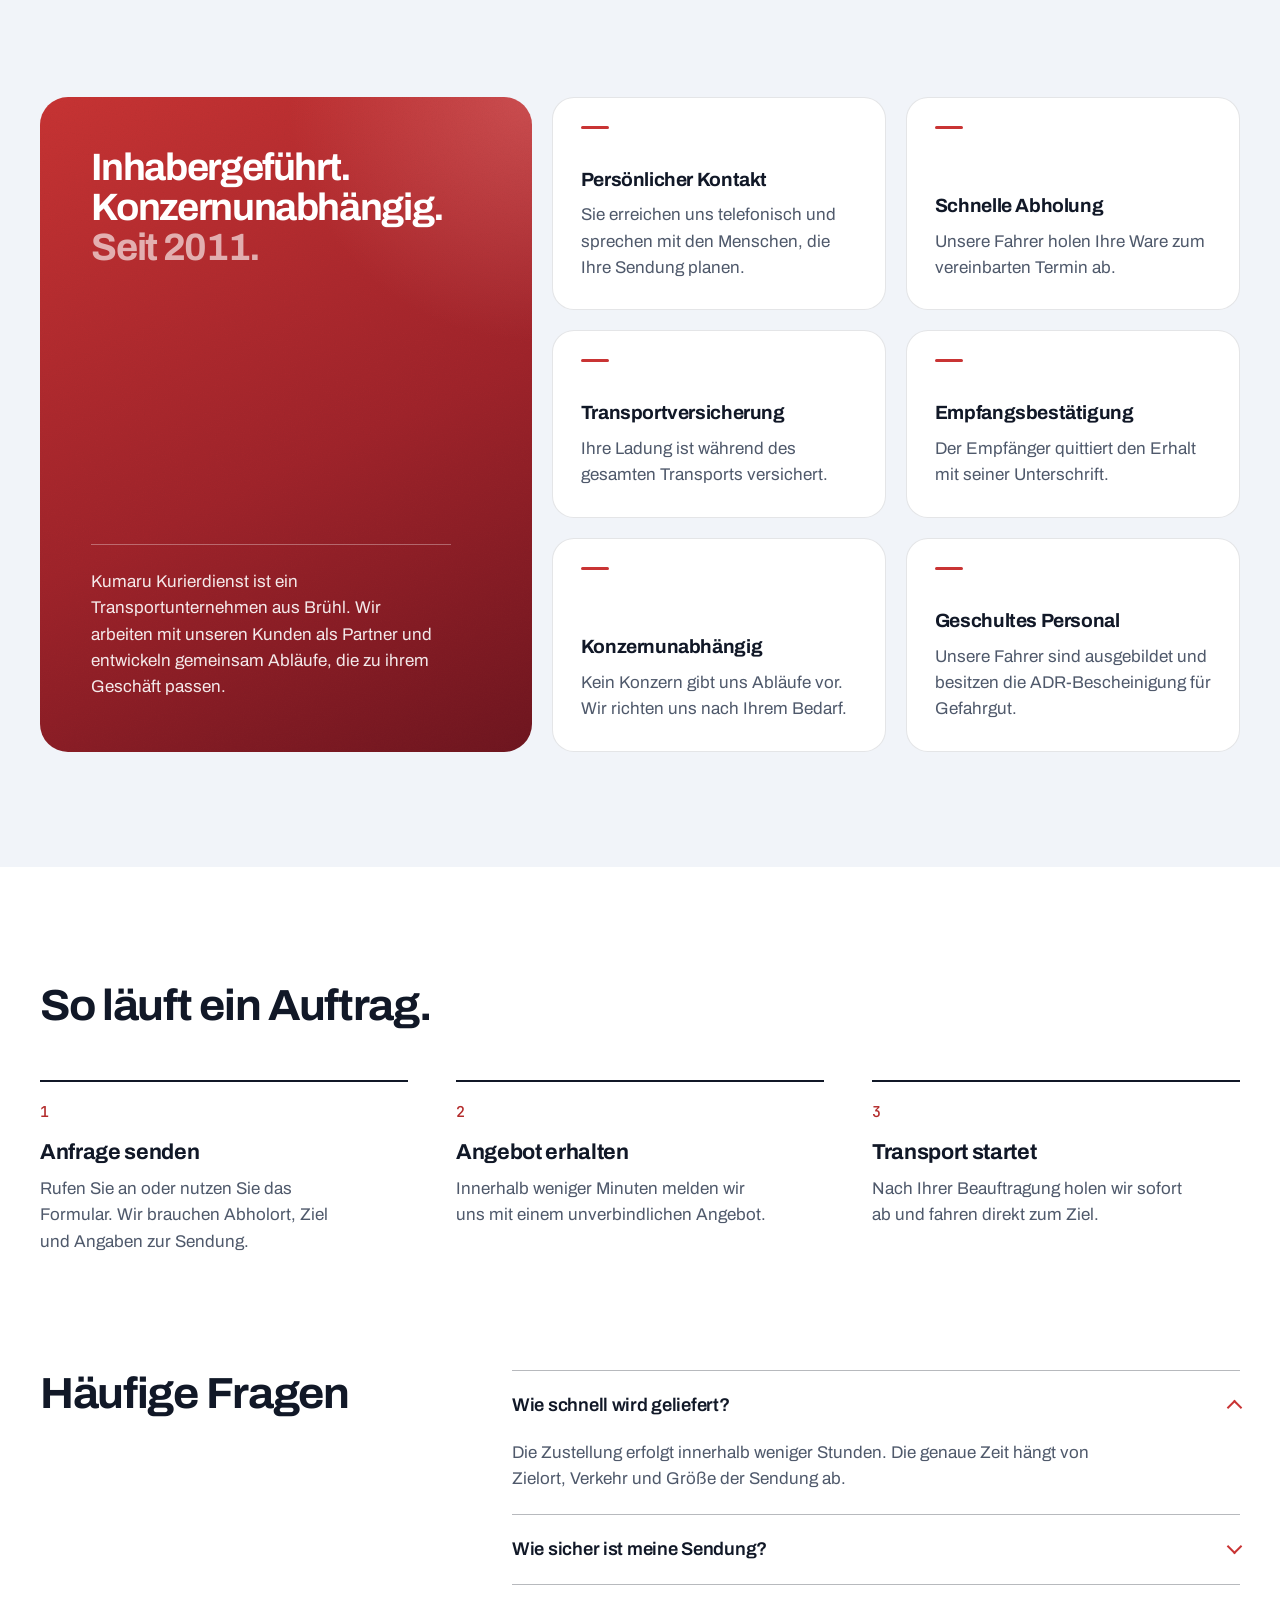
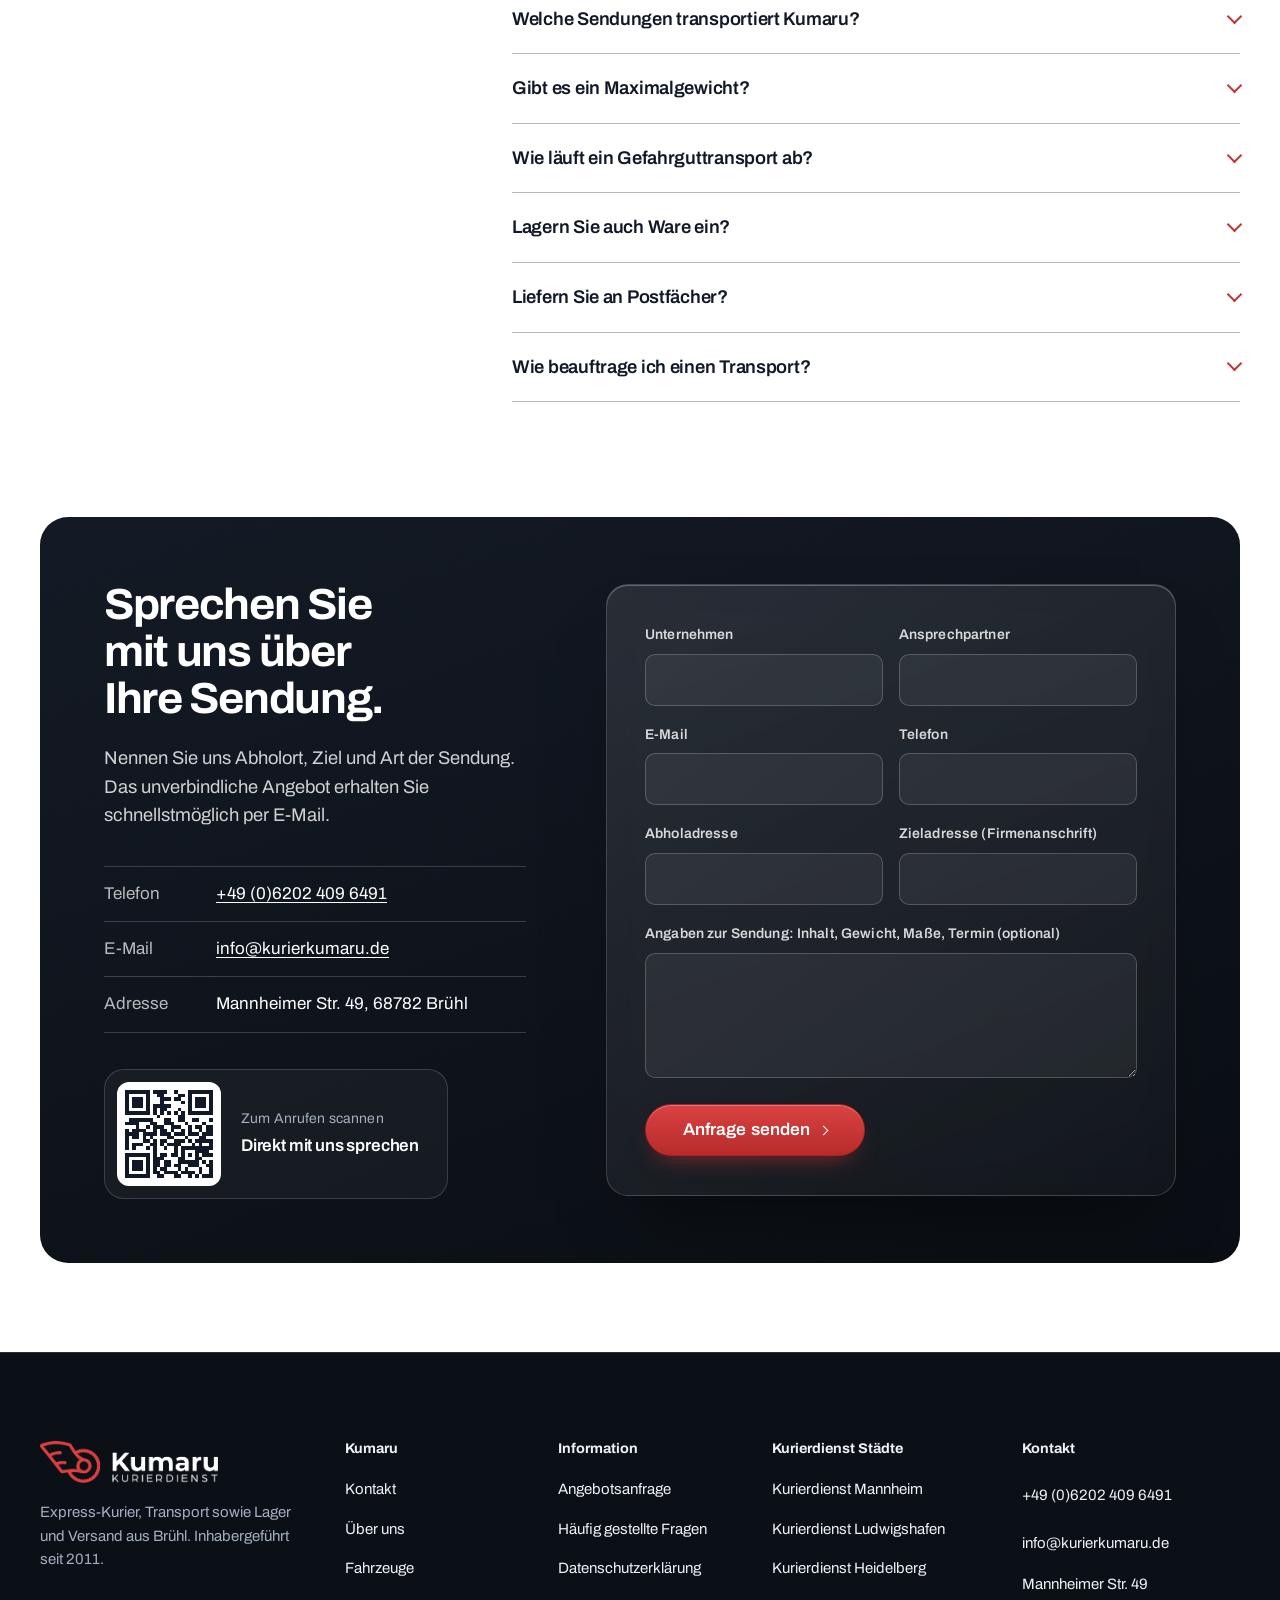
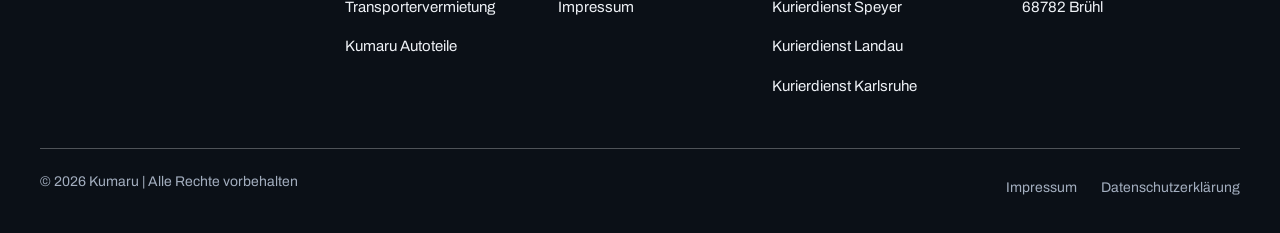
==== commit df16a9c7: "Neuer Abschnitt Fuhrpark mit eigenen Fahrzeugfotos Co-Authored-By: Claude Sonnet 5.5 <noreply@anthro" ====
--- a/index.html
+++ b/index.html
@@ -10,7 +10,7 @@
 <link rel="icon" type="image/png" sizes="256x256" href="img/favicon.png">
 <link rel="apple-touch-icon" href="img/favicon.png">
 <link rel="preload" href="fonts/archivo.woff2" as="font" type="font/woff2" crossorigin>
-<link rel="stylesheet" href="styles.css?v=48">
+<link rel="stylesheet" href="styles.css?v=49">
 </head>
 <body>
 <a class="skip" href="#inhalt">Zum Inhalt springen</a>
@@ -192,6 +192,40 @@
         <div><dt>Hebebühne</dt><dd id="vLift">Nein</dd></div>
       </dl>
     </div>
+  </div>
+</section>
+
+<!-- FUHRPARK -->
+<section class="fleet" id="fuhrpark" aria-labelledby="h-fleet">
+  <div class="wrap fleet__head">
+    <h2 id="h-fleet">Unser Fuhrpark.</h2>
+    <p>Über 35 Kurierfahrzeuge stehen für Ihre Sendung bereit. Hier ein Teil der Flotte.</p>
+  </div>
+  <picture class="fleet__row">
+    <source media="(max-width: 719px)" srcset="img/fuhrpark-reihe-schraeg.webp" width="1600" height="1200">
+    <img src="img/fuhrpark-reihe.webp" alt="Zehn weiße Kumaru-Transporter stehen nebeneinander vor einer Lagerhalle" width="1600" height="480" loading="lazy" decoding="async">
+  </picture>
+  <div class="wrap">
+    <ul class="fleet__grid">
+      <li class="fleet__ph">
+        <figure>
+          <img src="img/fuhrpark-crafter.webp" alt="Weißer VW Crafter von vorn auf dem Betriebshof" width="900" height="1200" loading="lazy" decoding="async">
+          <figcaption>VW Crafter</figcaption>
+        </figure>
+      </li>
+      <li class="fleet__ph">
+        <figure>
+          <img src="img/fuhrpark-sprinter.webp" alt="Weißer Mercedes Sprinter von vorn zwischen zwei anderen Transportern" width="900" height="1200" loading="lazy" decoding="async">
+          <figcaption>Mercedes Sprinter</figcaption>
+        </figure>
+      </li>
+      <li class="fleet__ph">
+        <figure>
+          <img src="img/fuhrpark-crafter-paar.webp" alt="Zwei weiße VW Crafter nebeneinander" width="900" height="1200" loading="lazy" decoding="async">
+          <figcaption>VW Crafter</figcaption>
+        </figure>
+      </li>
+    </ul>
   </div>
 </section>
 
--- a/styles.css
+++ b/styles.css
@@ -277,6 +277,36 @@
 .veh__spec dd small { font-size: 0.875rem; font-weight: 500; color: #a3aebf; letter-spacing: 0; margin-left: 4px; }
 .sr-only { position: absolute; width: 1px; height: 1px; overflow: hidden; clip-path: inset(50%); white-space: nowrap; }
 
+/* ---------- Fuhrpark ---------- */
+.fleet { background: var(--surface-2); padding-block: clamp(64px, 9vw, 120px); overflow: clip; }
+.fleet__head > p { margin-top: 18px; color: var(--muted); font-size: 1.15rem; }
+.fleet__row { display: block; margin-top: clamp(32px, 5vw, 64px); overflow: hidden; }
+.fleet__row img { display: block; width: 100%; height: auto; }
+.fleet__grid { margin-top: clamp(28px, 4vw, 56px); display: flex; gap: 16px; overflow-x: auto; scroll-snap-type: x mandatory; padding-bottom: 8px; }
+.fleet__ph { flex: 0 0 74%; scroll-snap-align: start; }
+.fleet figure { margin: 0; }
+.fleet figure img { display: block; width: 100%; height: auto; aspect-ratio: 3 / 4; object-fit: cover; border-radius: 22px; background: var(--surface); }
+.fleet figcaption { margin-top: 14px; padding-left: 12px; border-left: 2px solid var(--accent); font-family: var(--f-mono); font-size: 0.75rem; letter-spacing: 0.08em; text-transform: uppercase; color: var(--muted); line-height: 1.2; }
+@media (min-width: 720px) {
+  .fleet__grid { display: grid; grid-template-columns: repeat(3, 1fr); gap: clamp(16px, 2.5vw, 36px); overflow: visible; scroll-snap-type: none; padding-bottom: 0; }
+  .fleet__ph { flex: none; }
+  .fleet__ph:nth-child(2) { margin-top: clamp(28px, 5vw, 80px); }
+  .fleet__row img { aspect-ratio: 1600 / 480; object-fit: cover; }
+}
+@media (hover: hover) and (pointer: fine) {
+  .fleet figure { overflow: hidden; }
+  .fleet figure img { transition: transform 500ms var(--ease); }
+  .fleet figure:hover img { transform: scale(1.03); }
+}
+@supports (animation-timeline: view()) {
+  @media (prefers-reduced-motion: no-preference) {
+    .fleet__ph { animation: fleet-in linear both; animation-timeline: view(); animation-range: entry 0% entry 55%; }
+    .fleet__row img { animation: fleet-pan linear both; animation-timeline: view(); animation-range: entry 0% cover 50%; }
+    @keyframes fleet-in { from { opacity: 0; transform: translateY(32px); } to { opacity: 1; transform: none; } }
+    @keyframes fleet-pan { from { transform: scale(1.08); } to { transform: none; } }
+  }
+}
+
 /* ---------- Einsatzgebiet ---------- */
 .net, .foot { --bg: #0b1017; --ink: #eef1f6; --muted: #a3aebf; --line: rgba(255, 255, 255, 0.12); --line-strong: rgba(255, 255, 255, 0.28); --navy: #8ea4c6; --tint: #0b1017; --accent: #e04848; --accent-text: #ff7b7b; background: #0b1017; color: var(--ink); }
 .net__in { width: min(var(--wrap), 100% - var(--gutter) * 2); margin: 0 auto; padding-block: clamp(64px, 9vw, 120px); display: grid; gap: 40px; align-items: center; }
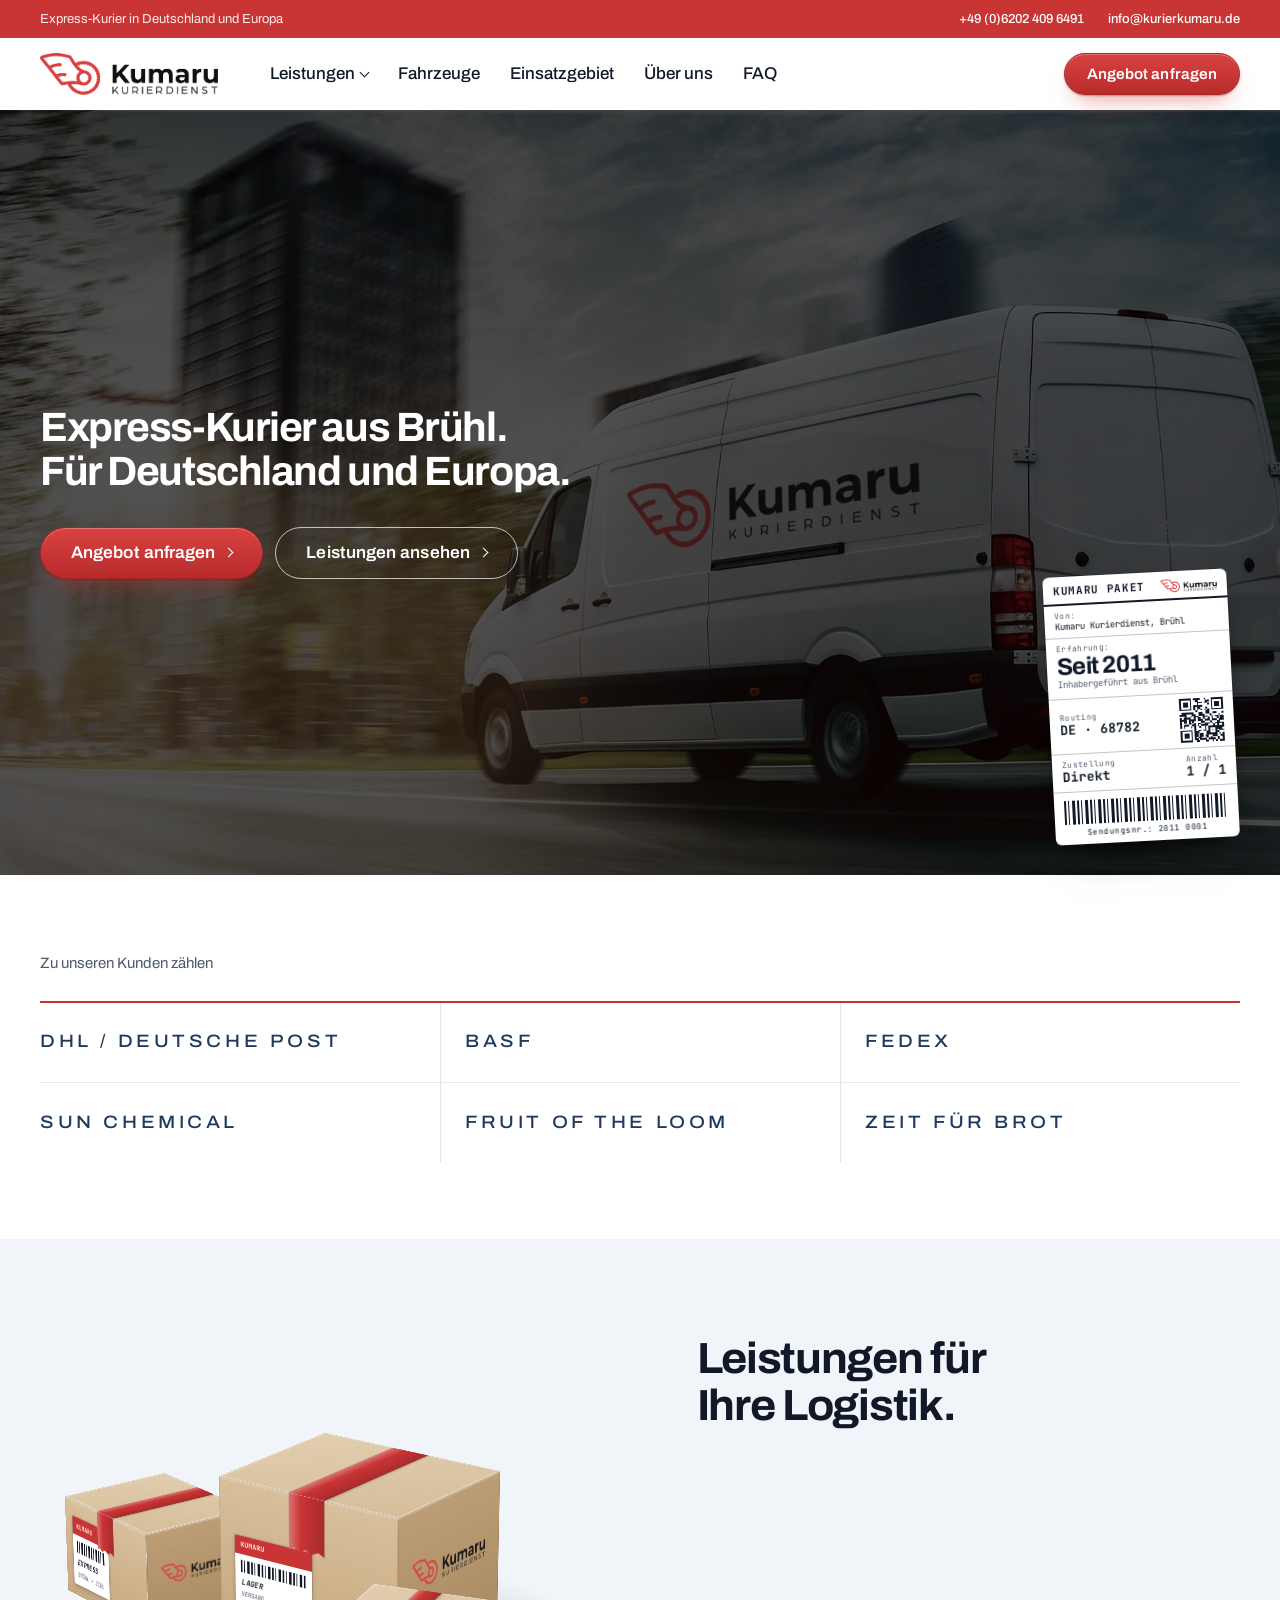
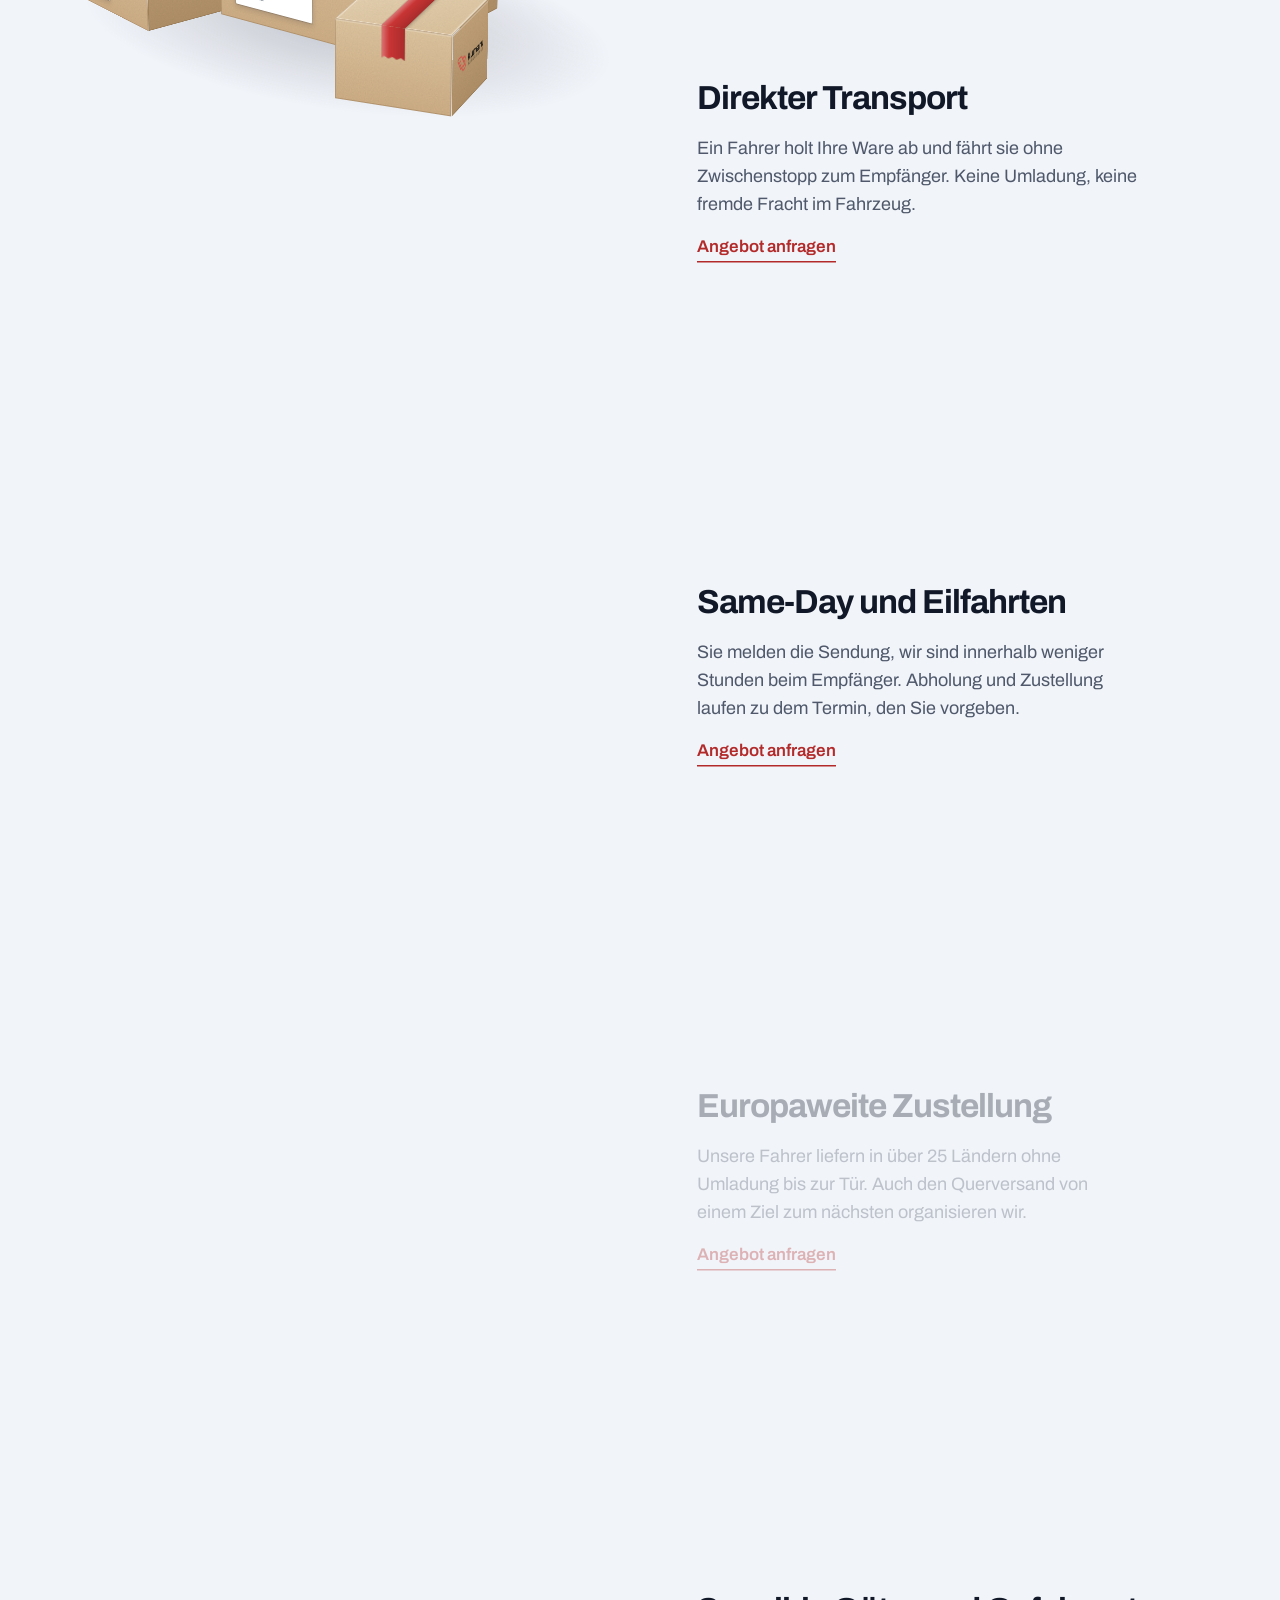
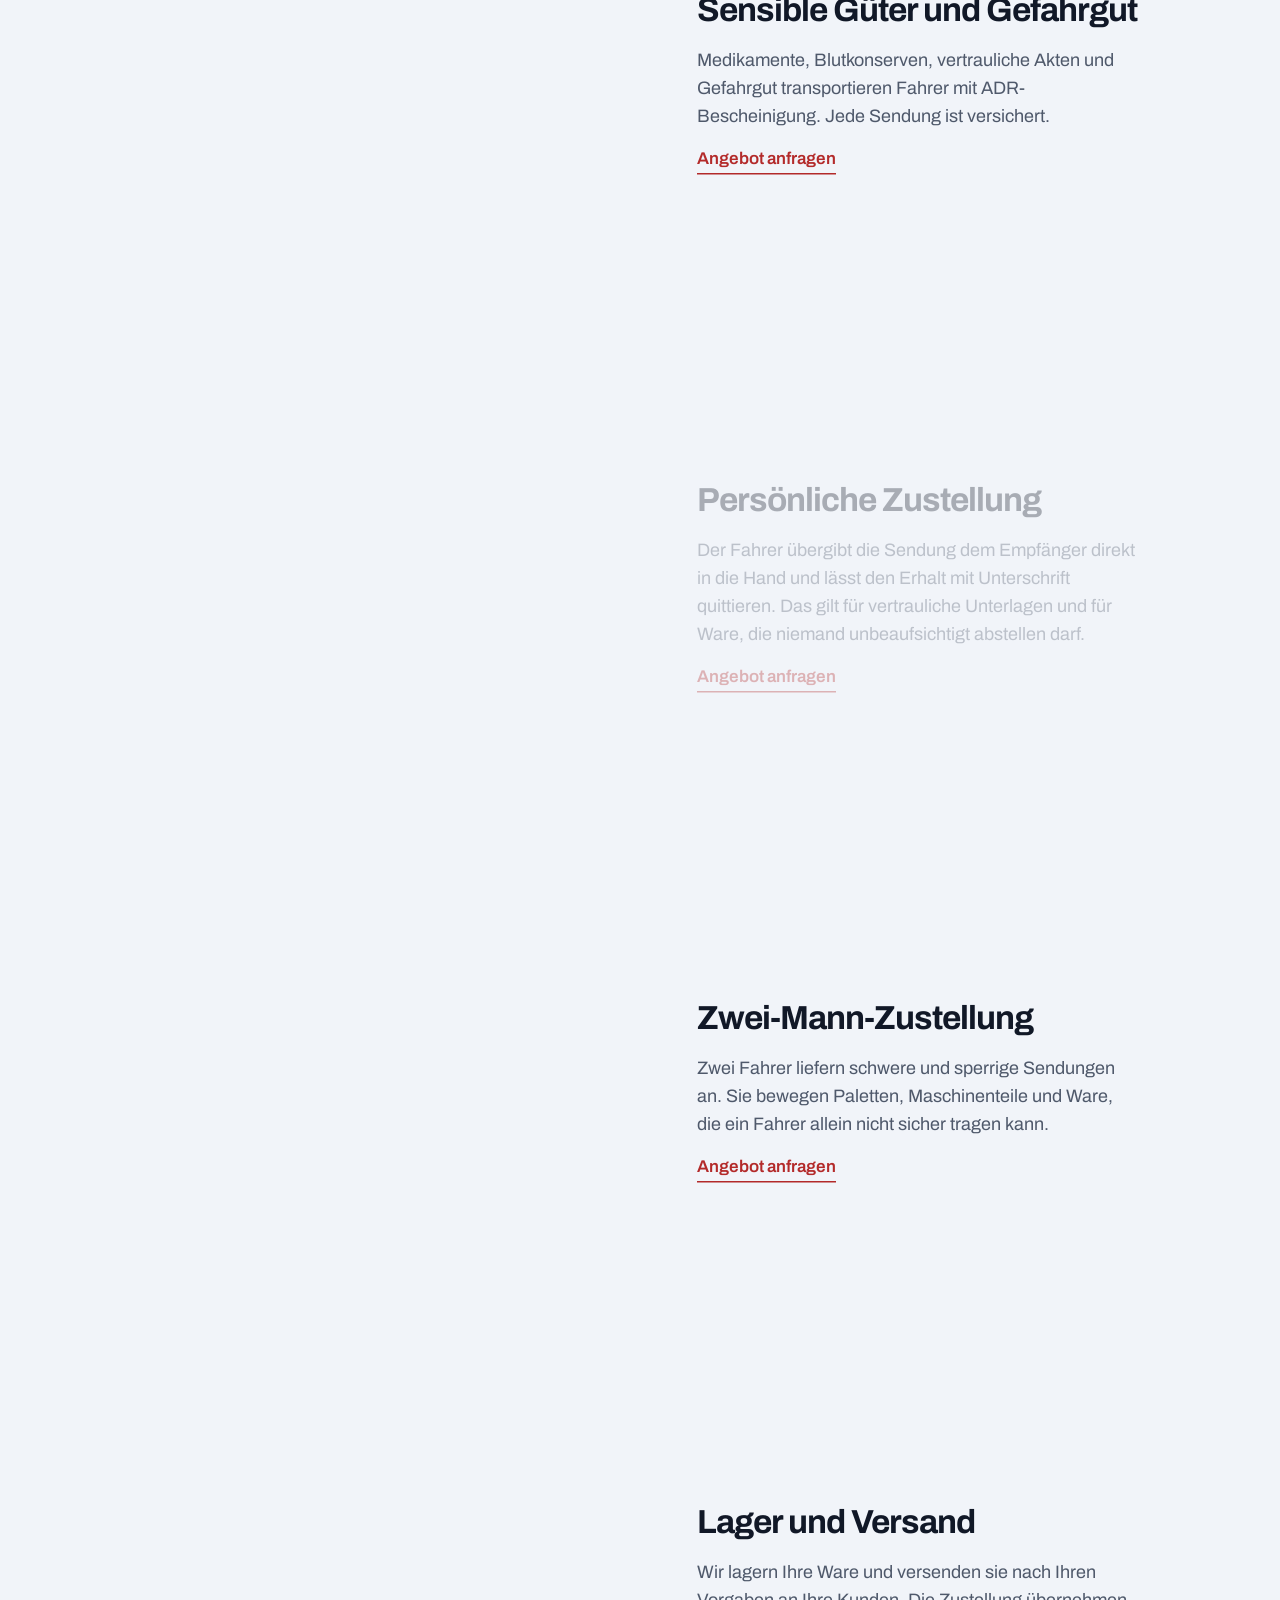
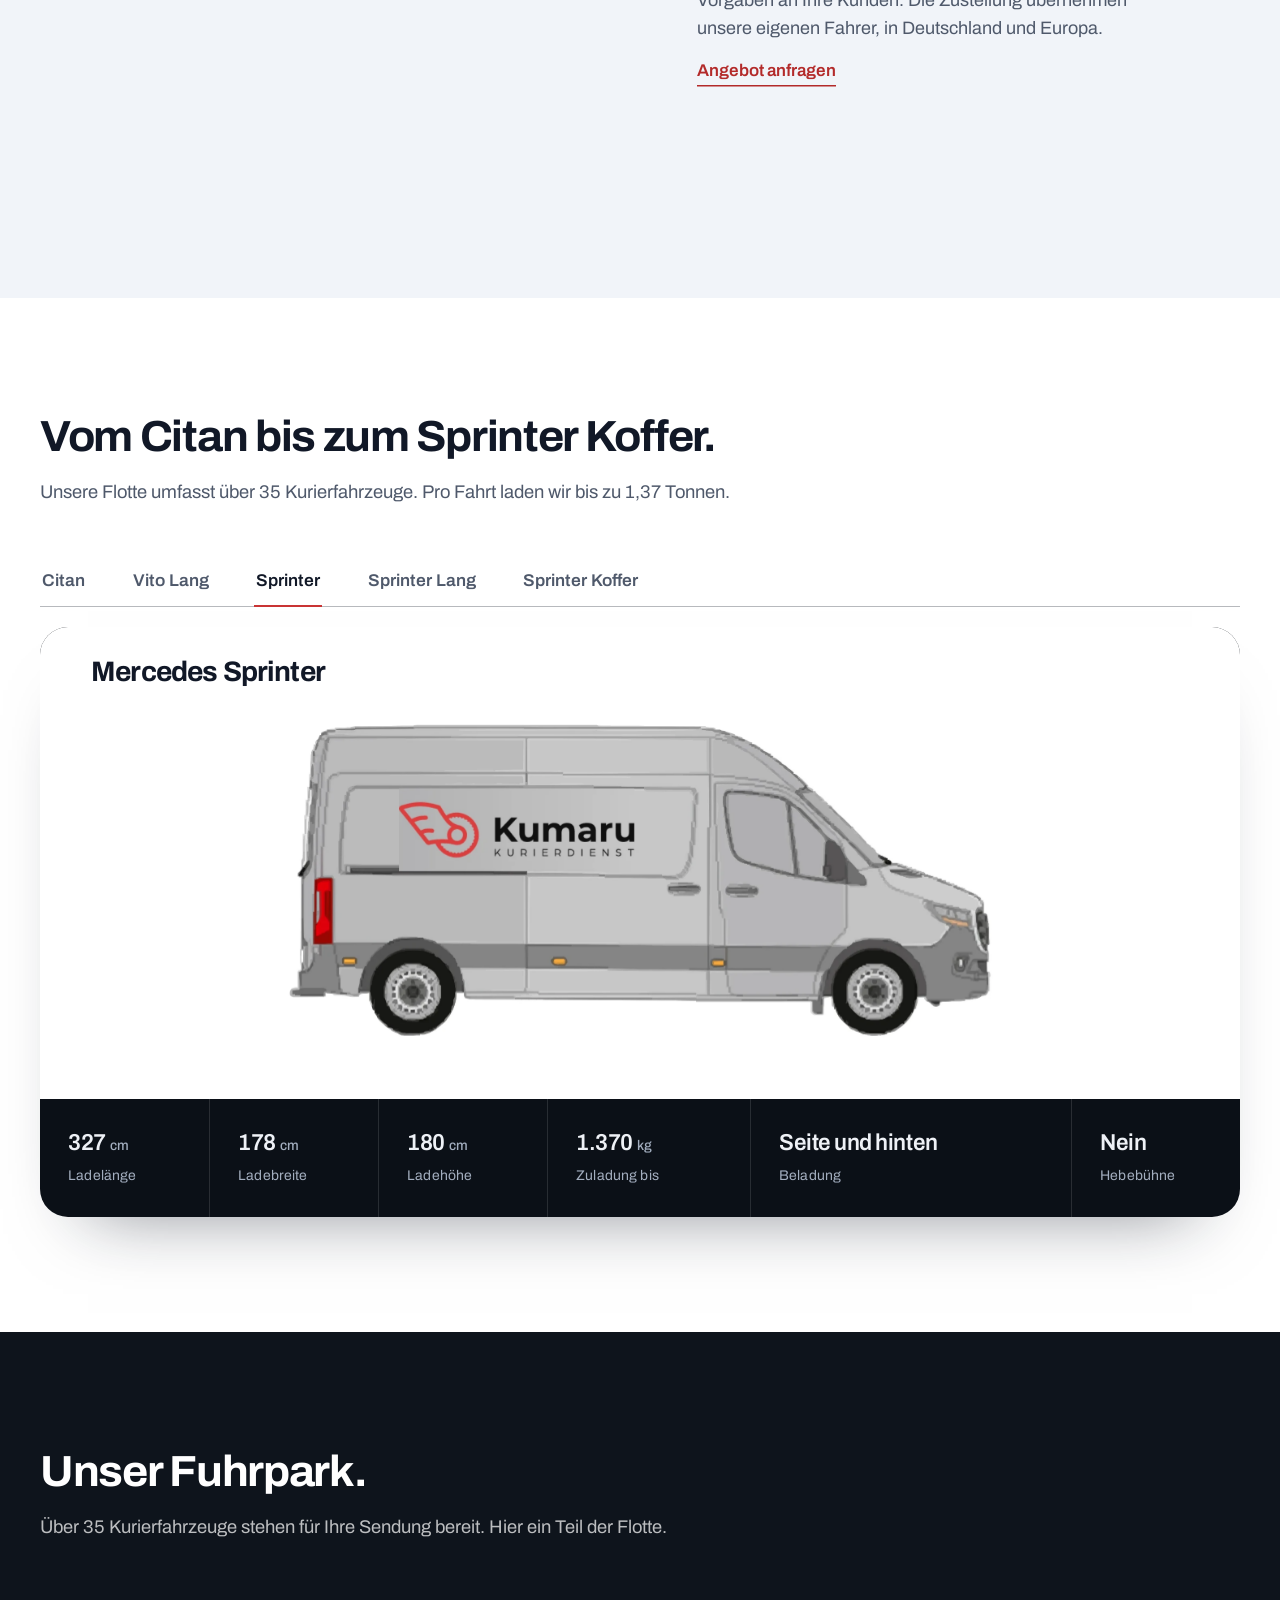
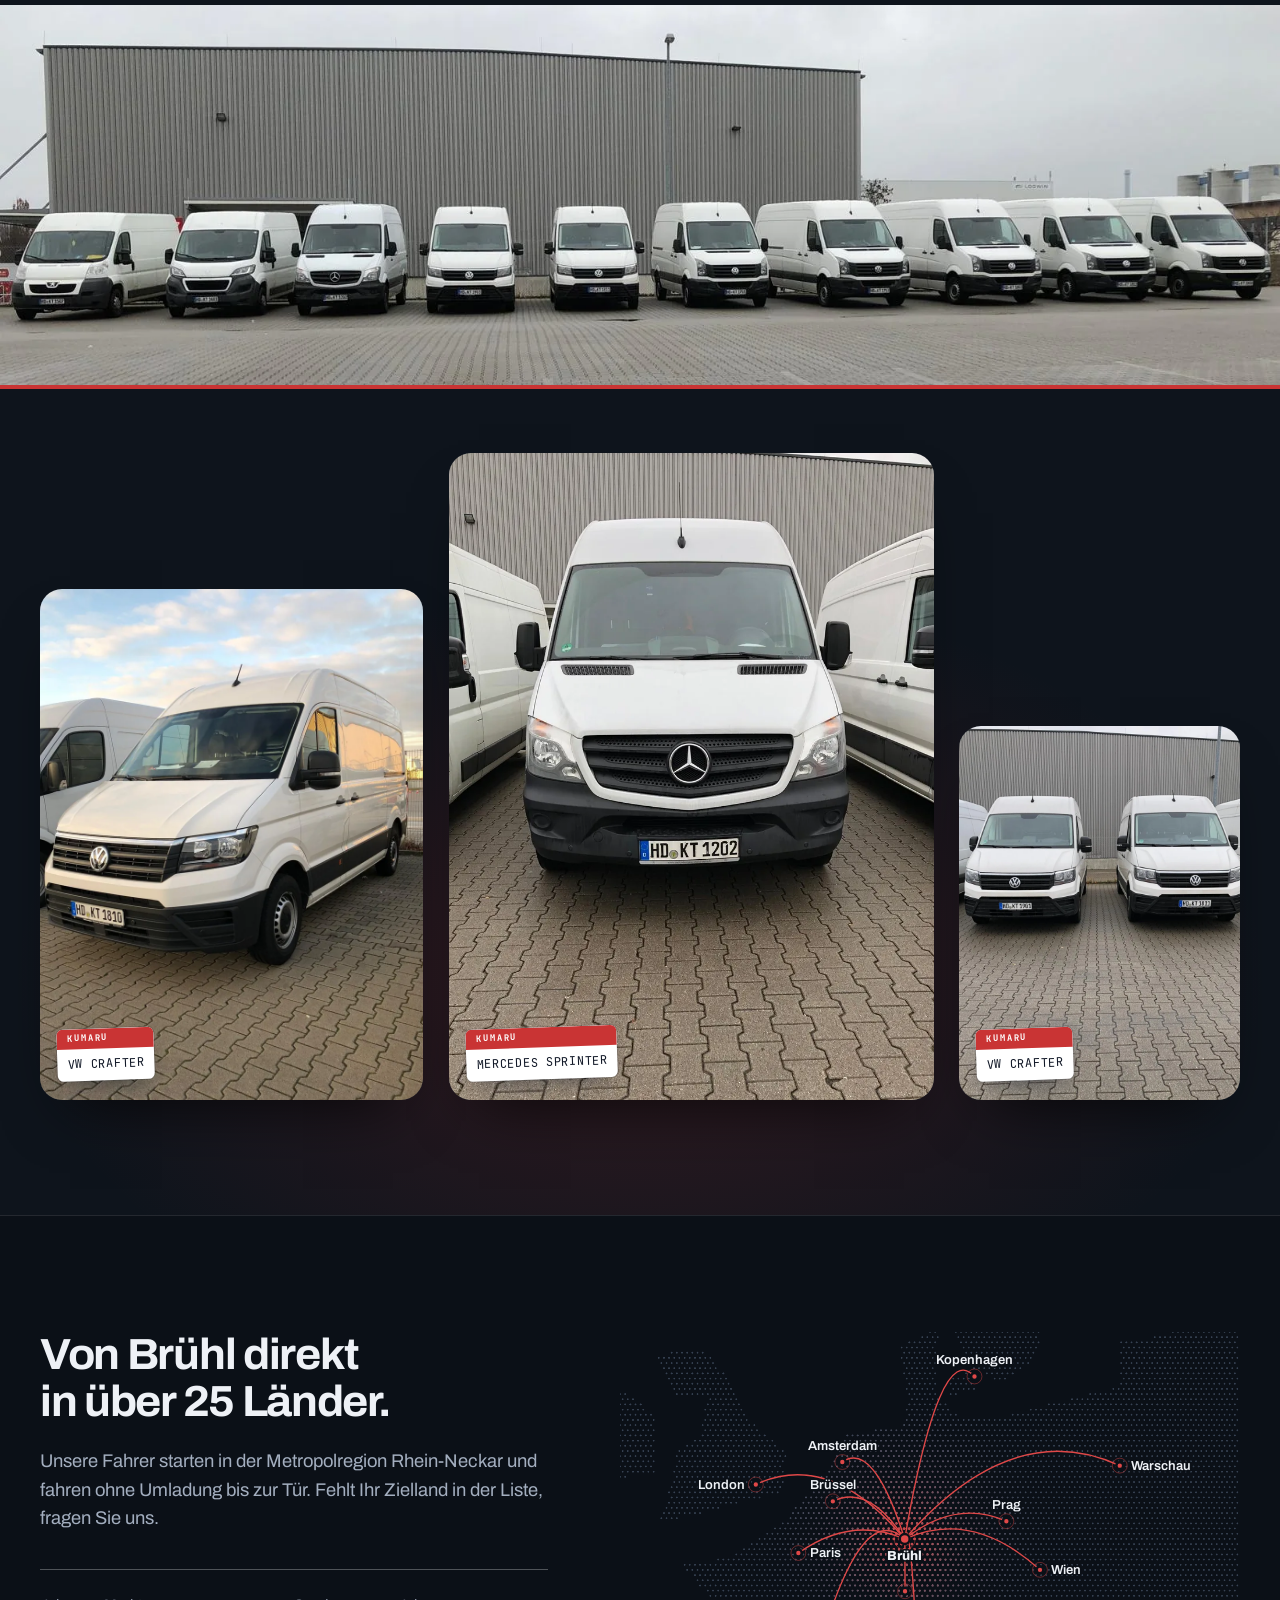
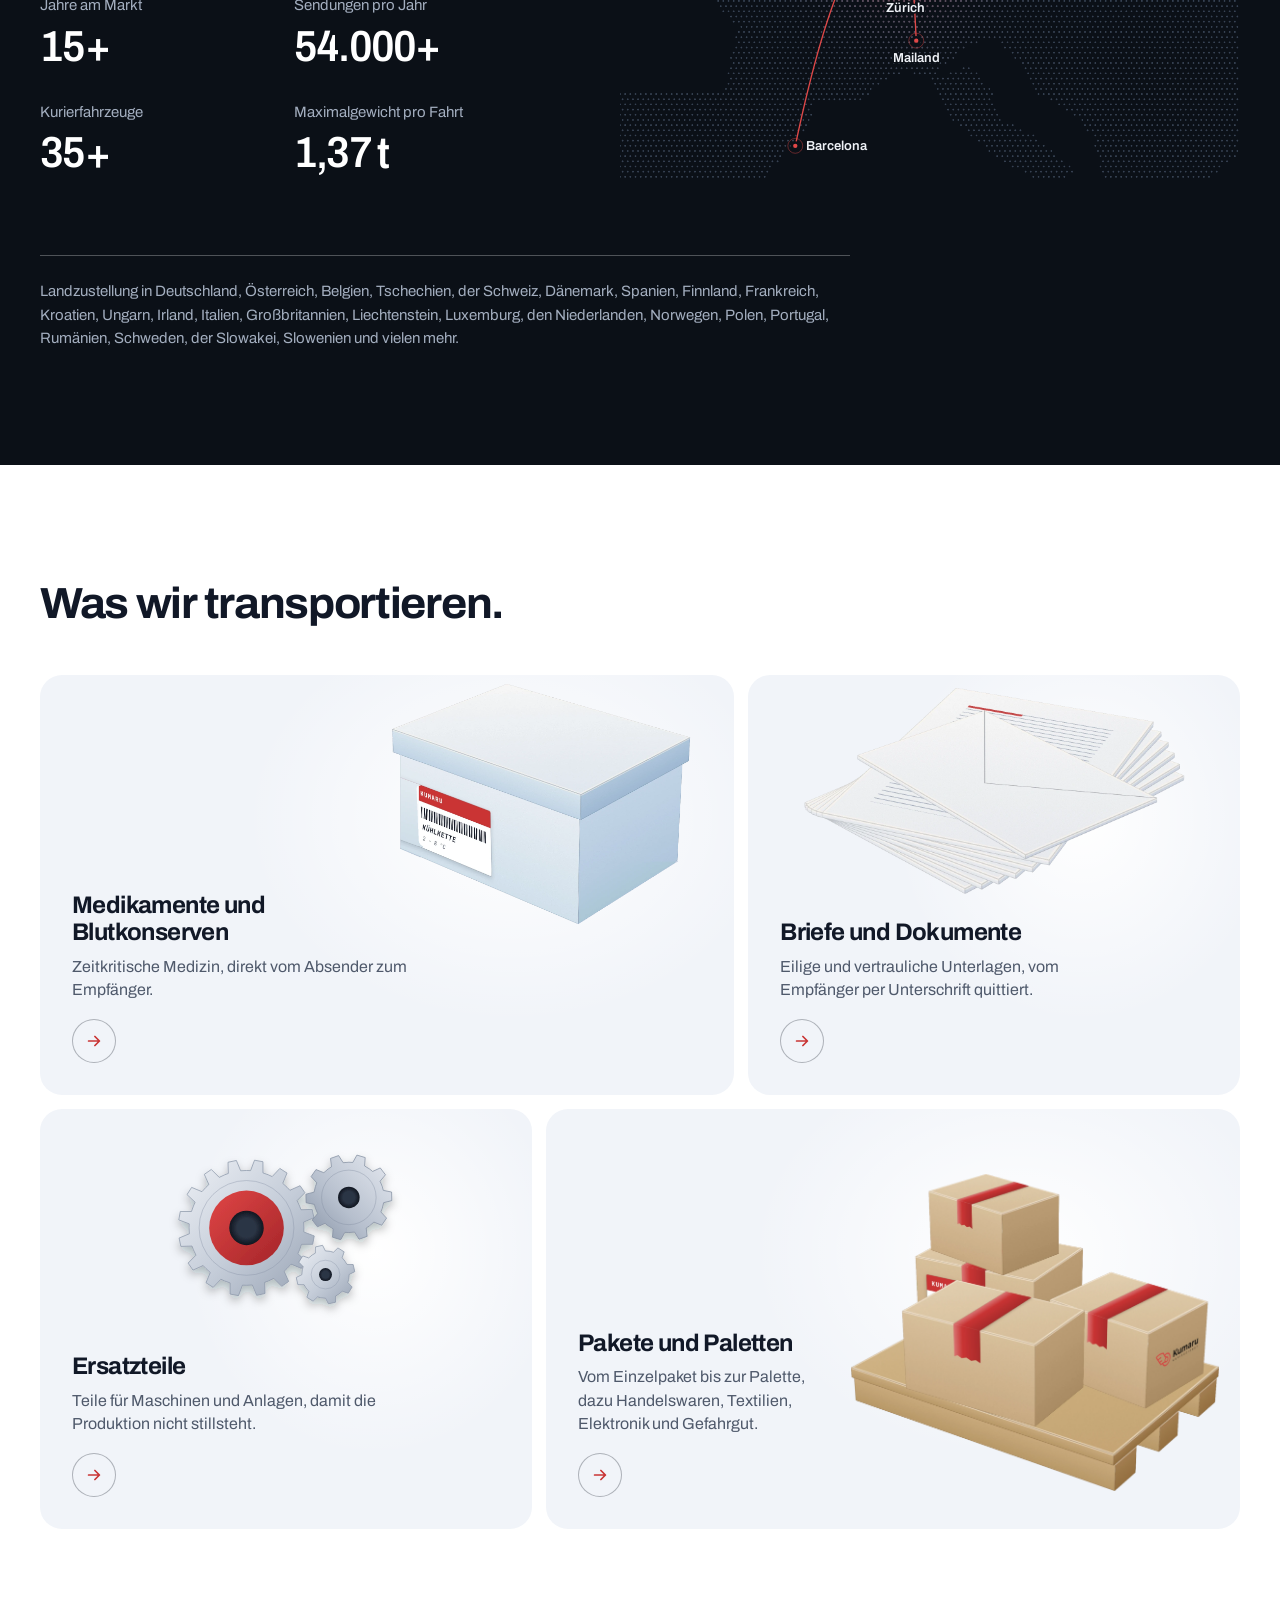
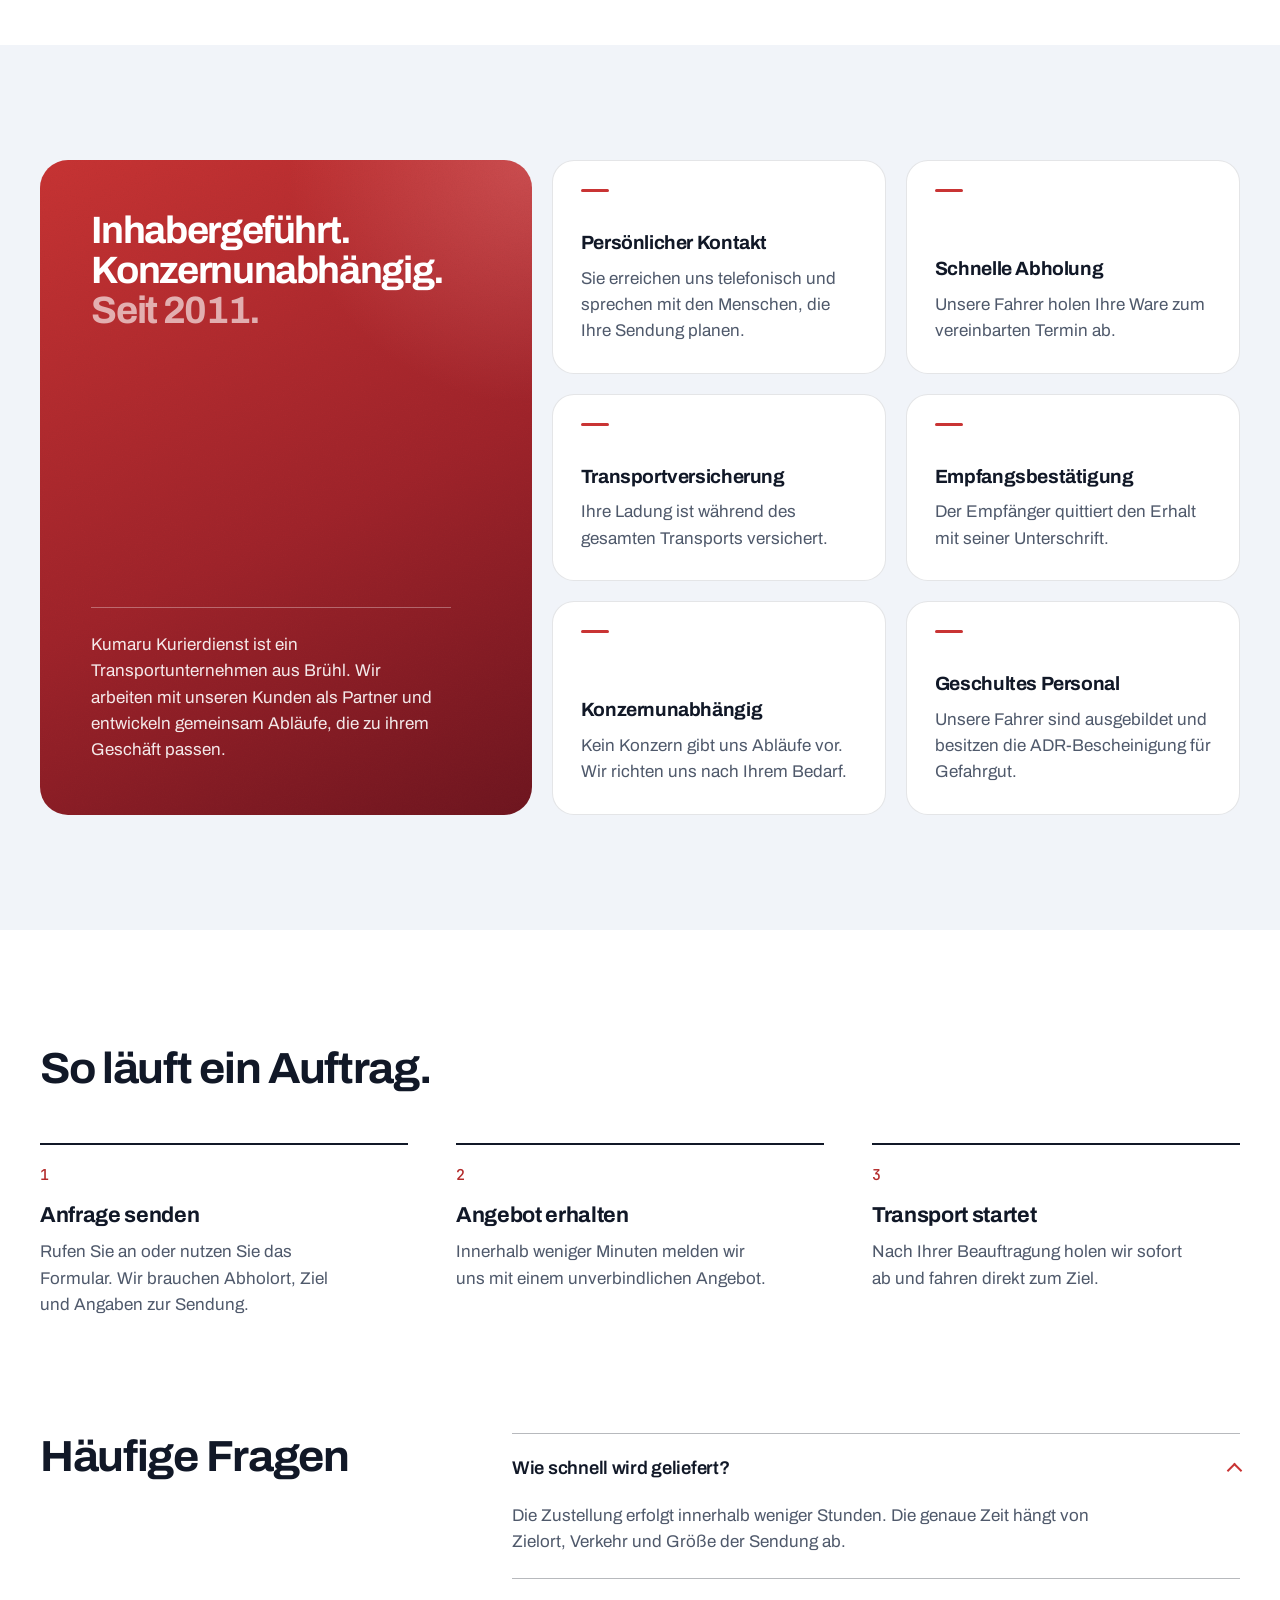
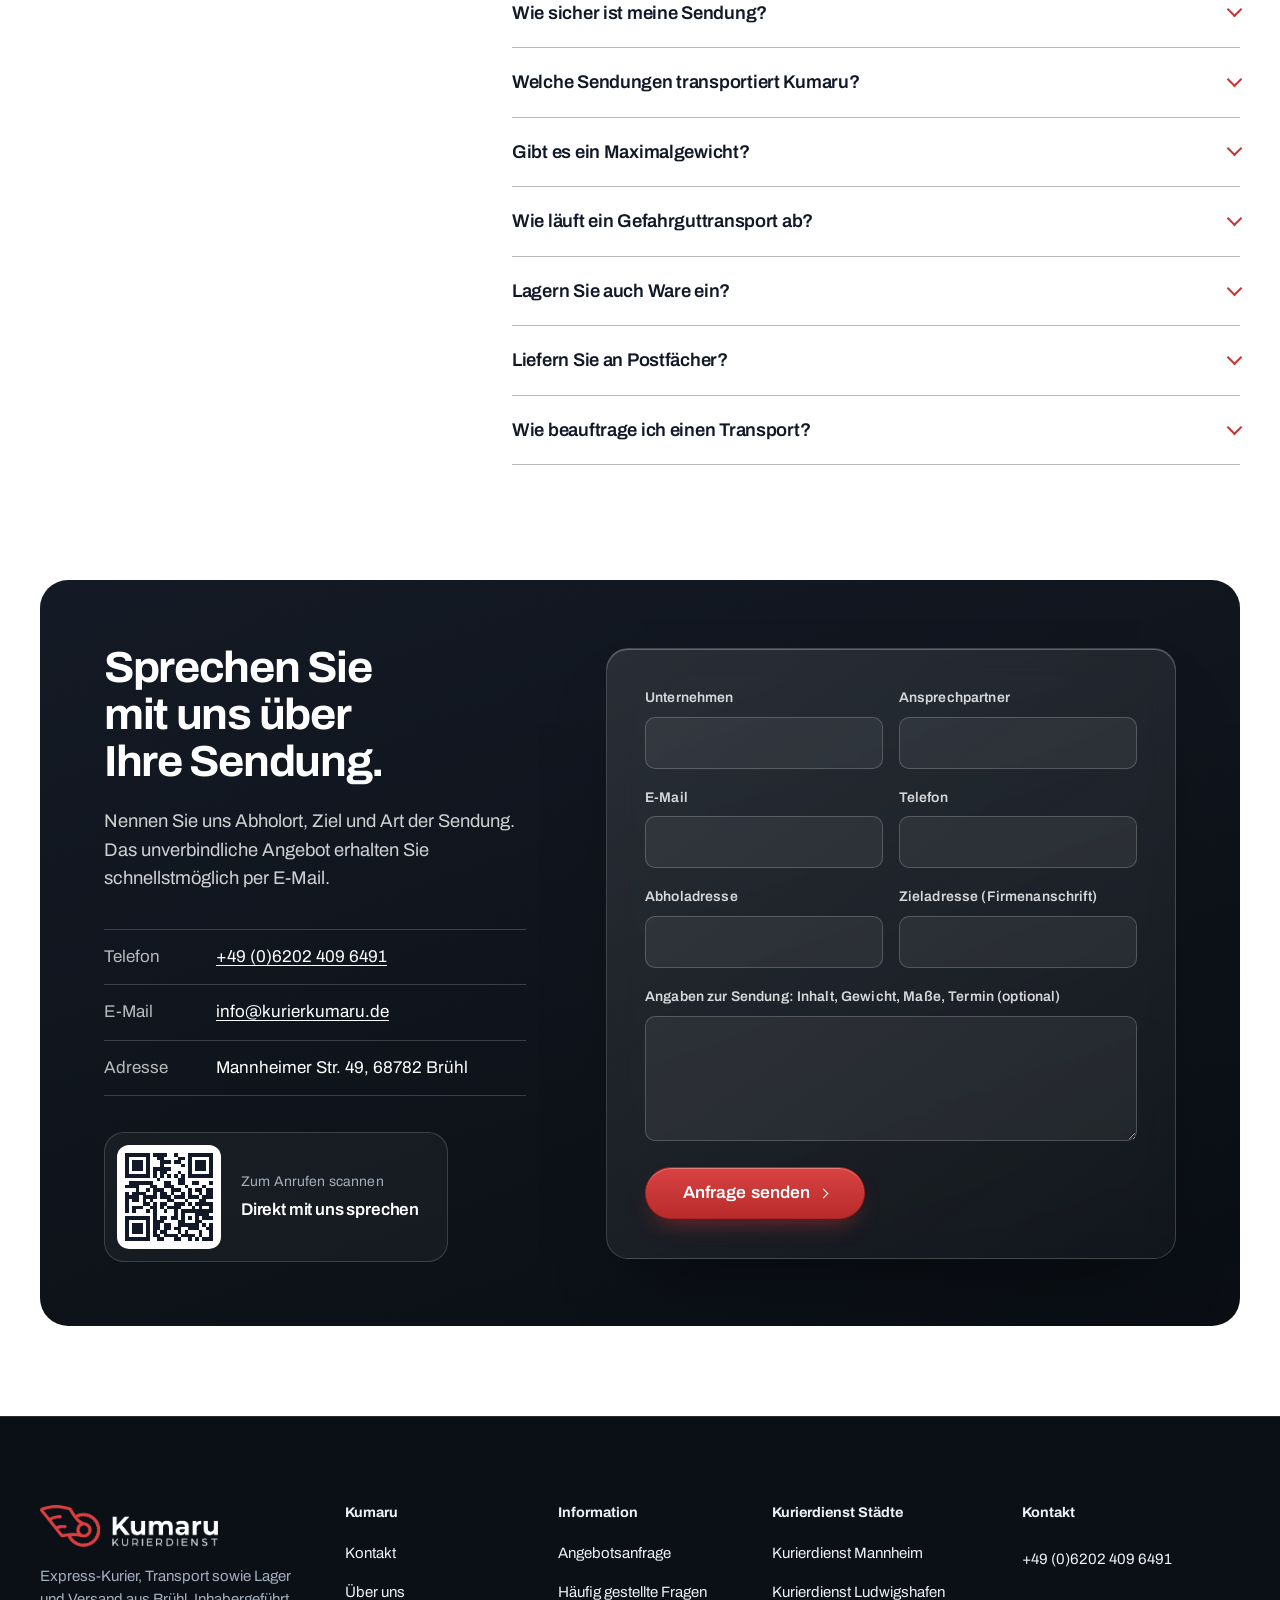
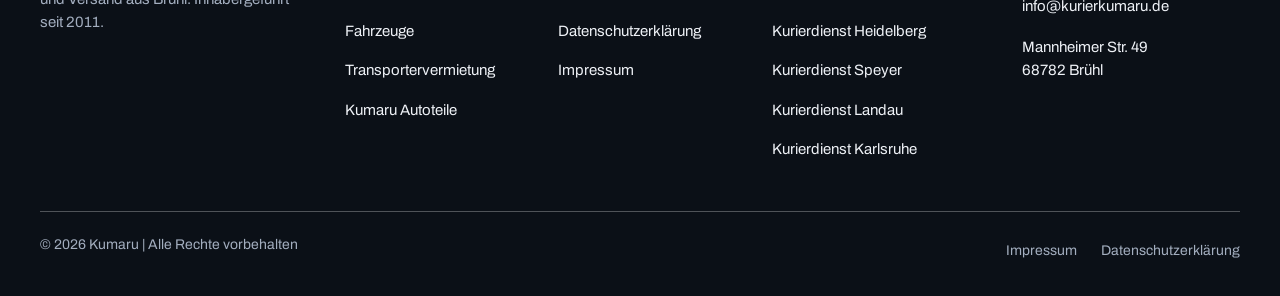
==== commit da598d5c: "Fuhrpark: dunkle Buehne, Paketlabels als Beschriftung, Scroll-Animationen" ====
--- a/index.html
+++ b/index.html
@@ -10,7 +10,7 @@
 <link rel="icon" type="image/png" sizes="256x256" href="img/favicon.png">
 <link rel="apple-touch-icon" href="img/favicon.png">
 <link rel="preload" href="fonts/archivo.woff2" as="font" type="font/woff2" crossorigin>
-<link rel="stylesheet" href="styles.css?v=49">
+<link rel="stylesheet" href="styles.css?v=52">
 </head>
 <body>
 <a class="skip" href="#inhalt">Zum Inhalt springen</a>
@@ -207,22 +207,22 @@
   </picture>
   <div class="wrap">
     <ul class="fleet__grid">
-      <li class="fleet__ph">
+      <li class="fleet__ph fleet__ph--a">
         <figure>
           <img src="img/fuhrpark-crafter.webp" alt="Weißer VW Crafter von vorn auf dem Betriebshof" width="900" height="1200" loading="lazy" decoding="async">
-          <figcaption>VW Crafter</figcaption>
+          <figcaption><b>KUMARU</b><span>VW Crafter</span></figcaption>
         </figure>
       </li>
-      <li class="fleet__ph">
+      <li class="fleet__ph fleet__ph--b">
         <figure>
           <img src="img/fuhrpark-sprinter.webp" alt="Weißer Mercedes Sprinter von vorn zwischen zwei anderen Transportern" width="900" height="1200" loading="lazy" decoding="async">
-          <figcaption>Mercedes Sprinter</figcaption>
+          <figcaption><b>KUMARU</b><span>Mercedes Sprinter</span></figcaption>
         </figure>
       </li>
-      <li class="fleet__ph">
+      <li class="fleet__ph fleet__ph--c">
         <figure>
           <img src="img/fuhrpark-crafter-paar.webp" alt="Zwei weiße VW Crafter nebeneinander" width="900" height="1200" loading="lazy" decoding="async">
-          <figcaption>VW Crafter</figcaption>
+          <figcaption><b>KUMARU</b><span>VW Crafter</span></figcaption>
         </figure>
       </li>
     </ul>
--- a/styles.css
+++ b/styles.css
@@ -278,32 +278,49 @@
 .sr-only { position: absolute; width: 1px; height: 1px; overflow: hidden; clip-path: inset(50%); white-space: nowrap; }
 
 /* ---------- Fuhrpark ---------- */
-.fleet { background: var(--surface-2); padding-block: clamp(64px, 9vw, 120px); overflow: clip; }
-.fleet__head > p { margin-top: 18px; color: var(--muted); font-size: 1.15rem; }
-.fleet__row { display: block; margin-top: clamp(32px, 5vw, 64px); overflow: hidden; }
+.fleet { position: relative; background: radial-gradient(70% 38% at 50% 84%, rgba(201, 52, 52, 0.2), transparent 70%), #0e141c; color: #fff; padding-block: clamp(64px, 9vw, 120px); overflow: clip; }
+.fleet + .net { border-top: 1px solid rgba(255, 255, 255, 0.1); }
+.fleet h2 { color: #fff; }
+.fleet__head > p { margin-top: 18px; color: rgba(255, 255, 255, 0.72); font-size: 1.15rem; }
+.fleet__row { position: relative; display: block; margin-top: clamp(32px, 5vw, 64px); overflow: hidden; }
 .fleet__row img { display: block; width: 100%; height: auto; }
-.fleet__grid { margin-top: clamp(28px, 4vw, 56px); display: flex; gap: 16px; overflow-x: auto; scroll-snap-type: x mandatory; padding-bottom: 8px; }
-.fleet__ph { flex: 0 0 74%; scroll-snap-align: start; }
-.fleet figure { margin: 0; }
-.fleet figure img { display: block; width: 100%; height: auto; aspect-ratio: 3 / 4; object-fit: cover; border-radius: 22px; background: var(--surface); }
-.fleet figcaption { margin-top: 14px; padding-left: 12px; border-left: 2px solid var(--accent); font-family: var(--f-mono); font-size: 0.75rem; letter-spacing: 0.08em; text-transform: uppercase; color: var(--muted); line-height: 1.2; }
+.fleet__row::after { content: ""; position: absolute; left: 0; right: 0; bottom: 0; height: 4px; background: var(--accent); transform-origin: left; }
+.fleet__grid { margin-top: clamp(32px, 5vw, 72px); display: flex; gap: 16px; overflow-x: auto; scroll-snap-type: x mandatory; padding-bottom: 8px; }
+.fleet__ph { flex: 0 0 76%; scroll-snap-align: start; }
+.fleet figure { position: relative; margin: 0; border-radius: 22px; overflow: hidden; background: #1a222d; box-shadow: 0 30px 60px -30px rgba(0, 0, 0, 0.8); }
+.fleet figure img { display: block; width: 100%; height: auto; aspect-ratio: 3 / 4; object-fit: cover; scale: 1.08; transition: scale 600ms var(--ease); }
+.fleet figcaption { position: absolute; left: 14px; bottom: 14px; rotate: -2deg; transform-origin: 0 100%; background: #fff; border-radius: 6px; overflow: hidden; box-shadow: 0 0 0 1px rgba(17, 24, 39, 0.14), 0 12px 24px -10px rgba(17, 24, 39, 0.55); font-family: var(--f-mono); transition: transform 300ms var(--ease); }
+.fleet figcaption b { display: block; background: var(--accent); color: #fff; font-size: 0.5625rem; letter-spacing: 0.22em; padding: 3px 10px; }
+.fleet figcaption span { display: block; color: var(--ink); font-size: 0.75rem; letter-spacing: 0.06em; text-transform: uppercase; padding: 6px 10px 7px; }
 @media (min-width: 720px) {
-  .fleet__grid { display: grid; grid-template-columns: repeat(3, 1fr); gap: clamp(16px, 2.5vw, 36px); overflow: visible; scroll-snap-type: none; padding-bottom: 0; }
+  .fleet__grid { display: grid; grid-template-columns: repeat(12, 1fr); align-items: end; gap: clamp(14px, 2vw, 30px); overflow: visible; scroll-snap-type: none; padding-bottom: 0; }
   .fleet__ph { flex: none; }
-  .fleet__ph:nth-child(2) { margin-top: clamp(28px, 5vw, 80px); }
+  .fleet__ph--a { grid-column: 1 / span 4; }
+  .fleet__ph--b { grid-column: 5 / span 5; }
+  .fleet__ph--c { grid-column: 10 / span 3; }
   .fleet__row img { aspect-ratio: 1600 / 480; object-fit: cover; }
+  .fleet figcaption { left: 18px; bottom: 18px; }
 }
 @media (hover: hover) and (pointer: fine) {
-  .fleet figure { overflow: hidden; }
-  .fleet figure img { transition: transform 500ms var(--ease); }
-  .fleet figure:hover img { transform: scale(1.03); }
+  .fleet figure:hover img { scale: 1.14; }
+  .fleet figure:hover figcaption { transform: translateY(-4px); }
 }
 @supports (animation-timeline: view()) {
   @media (prefers-reduced-motion: no-preference) {
-    .fleet__ph { animation: fleet-in linear both; animation-timeline: view(); animation-range: entry 0% entry 55%; }
-    .fleet__row img { animation: fleet-pan linear both; animation-timeline: view(); animation-range: entry 0% cover 50%; }
-    @keyframes fleet-in { from { opacity: 0; transform: translateY(32px); } to { opacity: 1; transform: none; } }
-    @keyframes fleet-pan { from { transform: scale(1.08); } to { transform: none; } }
+    .fleet__row { animation: fleet-wipe linear both; animation-timeline: view(); animation-range: entry 0% entry 70%; }
+    .fleet__row img { animation: fleet-settle linear both; animation-timeline: view(); animation-range: entry 0% entry 100%; }
+    .fleet__row::after { animation: fleet-line linear both; animation-timeline: view(); animation-range: entry 30% cover 40%; }
+    @keyframes fleet-wipe { from { clip-path: inset(0 100% 0 0); } to { clip-path: inset(0 0 0 0); } }
+    @keyframes fleet-settle { from { scale: 1.06; } to { scale: 1; } }
+    @keyframes fleet-line { from { transform: scaleX(0); } to { transform: scaleX(1); } }
+  }
+  @media (min-width: 720px) and (prefers-reduced-motion: no-preference) {
+    .fleet__ph { animation: fleet-up linear both; animation-timeline: view(); animation-range: entry 0% entry 60%; }
+    .fleet__ph--b { animation-range: entry 8% entry 68%; }
+    .fleet__ph--c { animation-range: entry 16% entry 76%; }
+    .fleet figure img { animation: fleet-par linear both; animation-timeline: view(); animation-range: cover 0% cover 100%; }
+    @keyframes fleet-up { from { opacity: 0; transform: translateY(56px); } to { opacity: 1; transform: none; } }
+    @keyframes fleet-par { from { translate: 0 -5%; } to { translate: 0 5%; } }
   }
 }
 
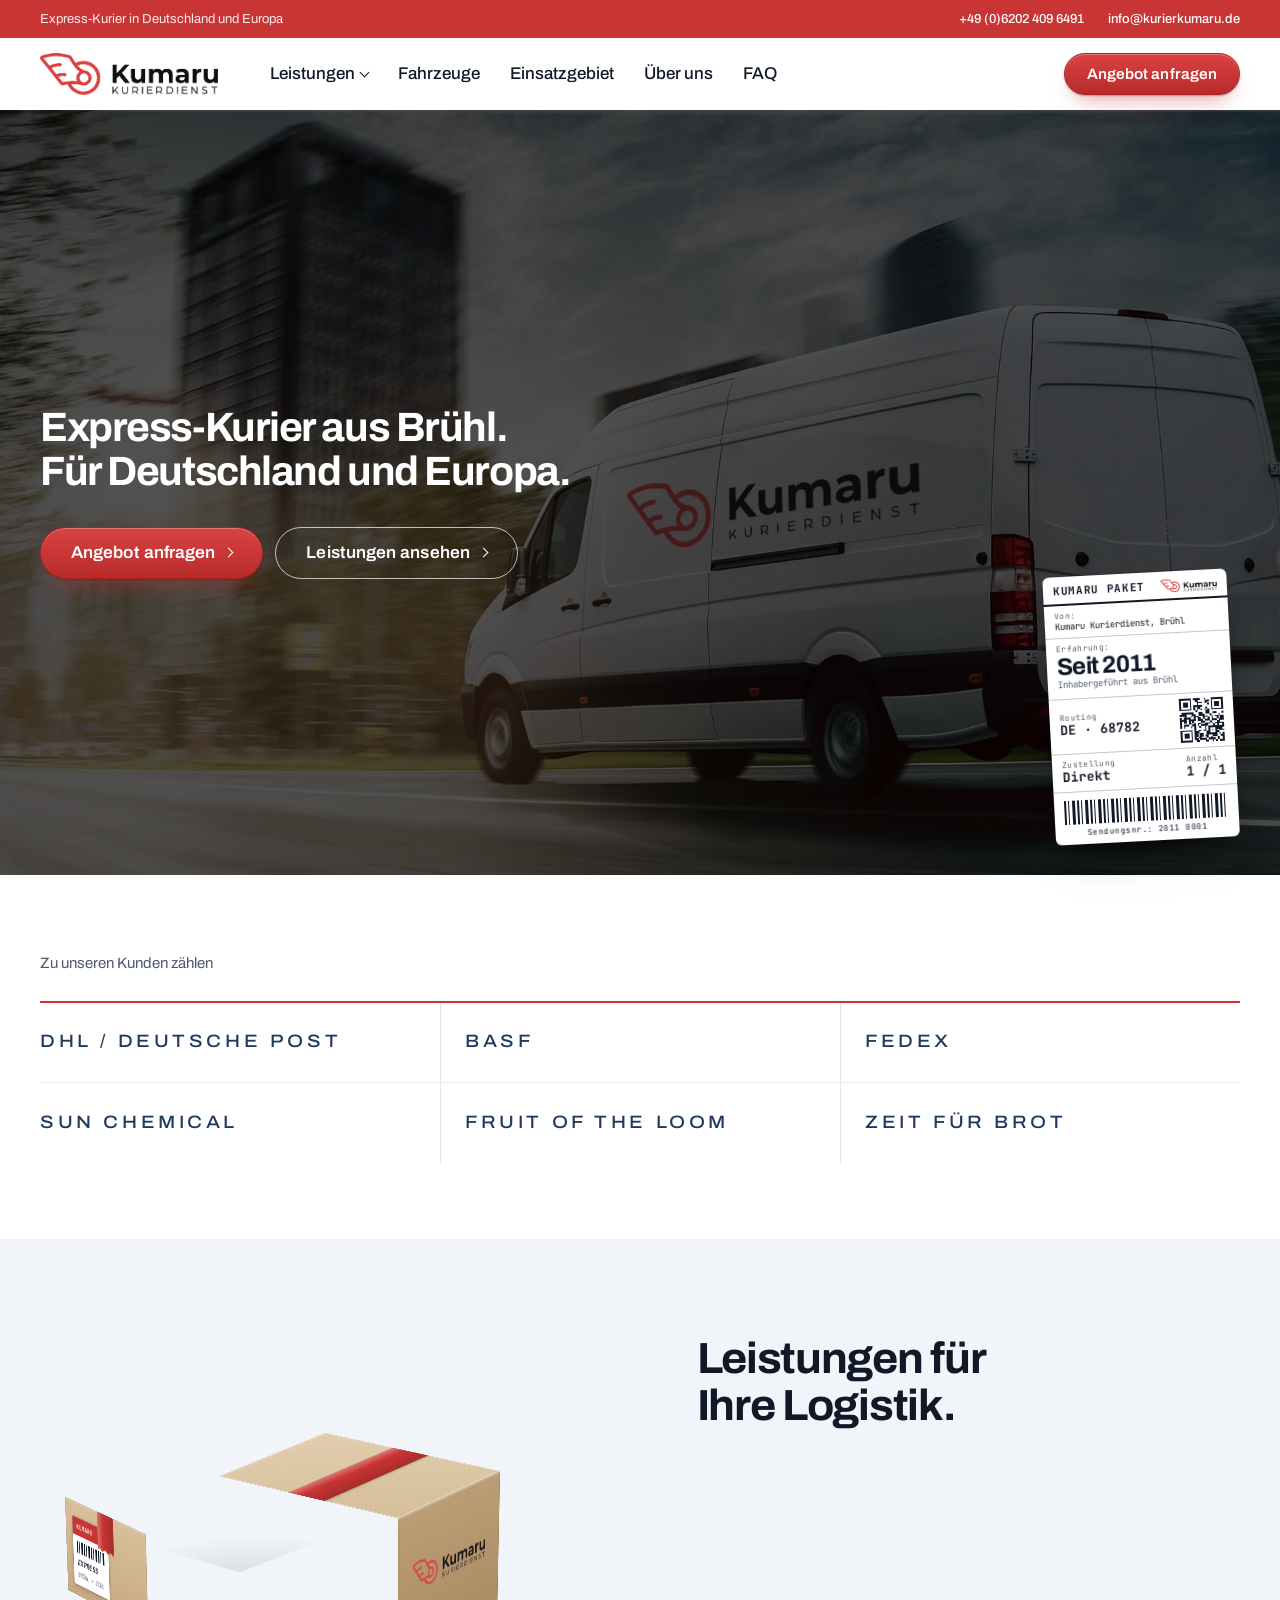
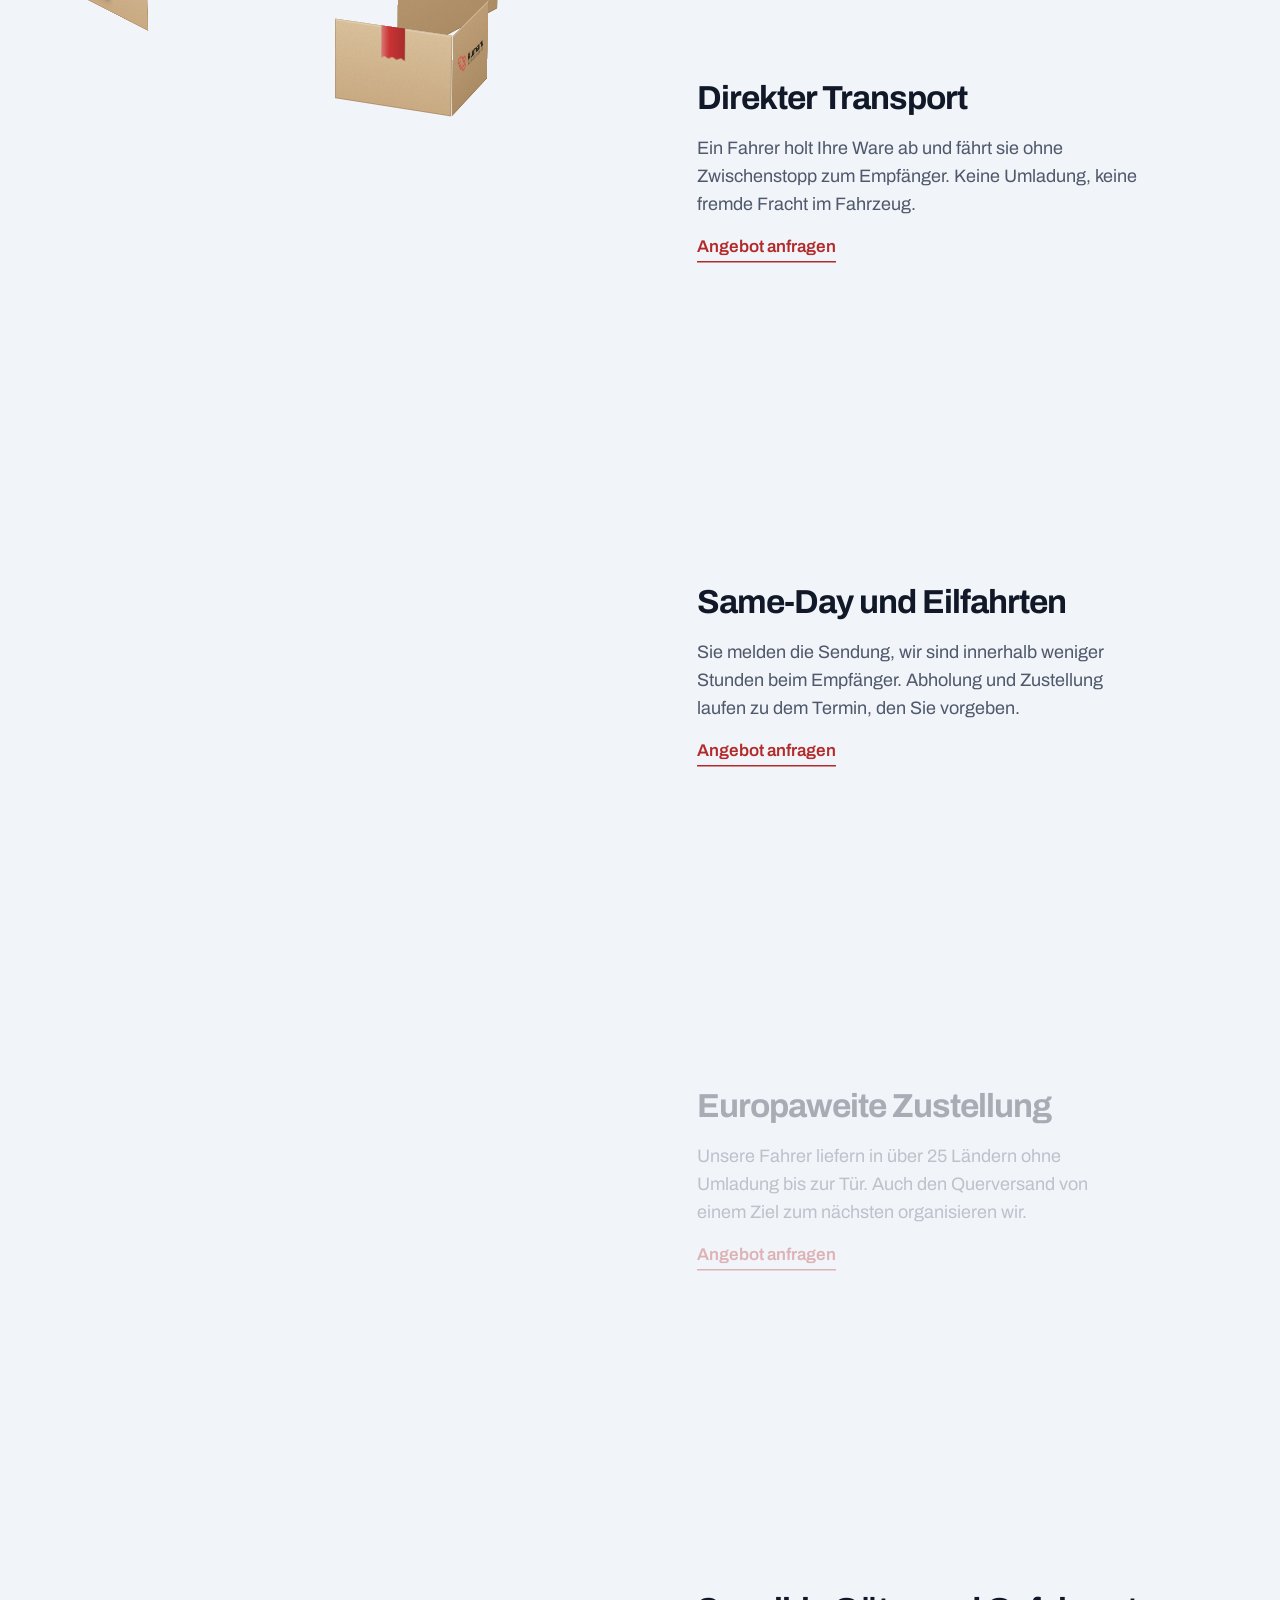
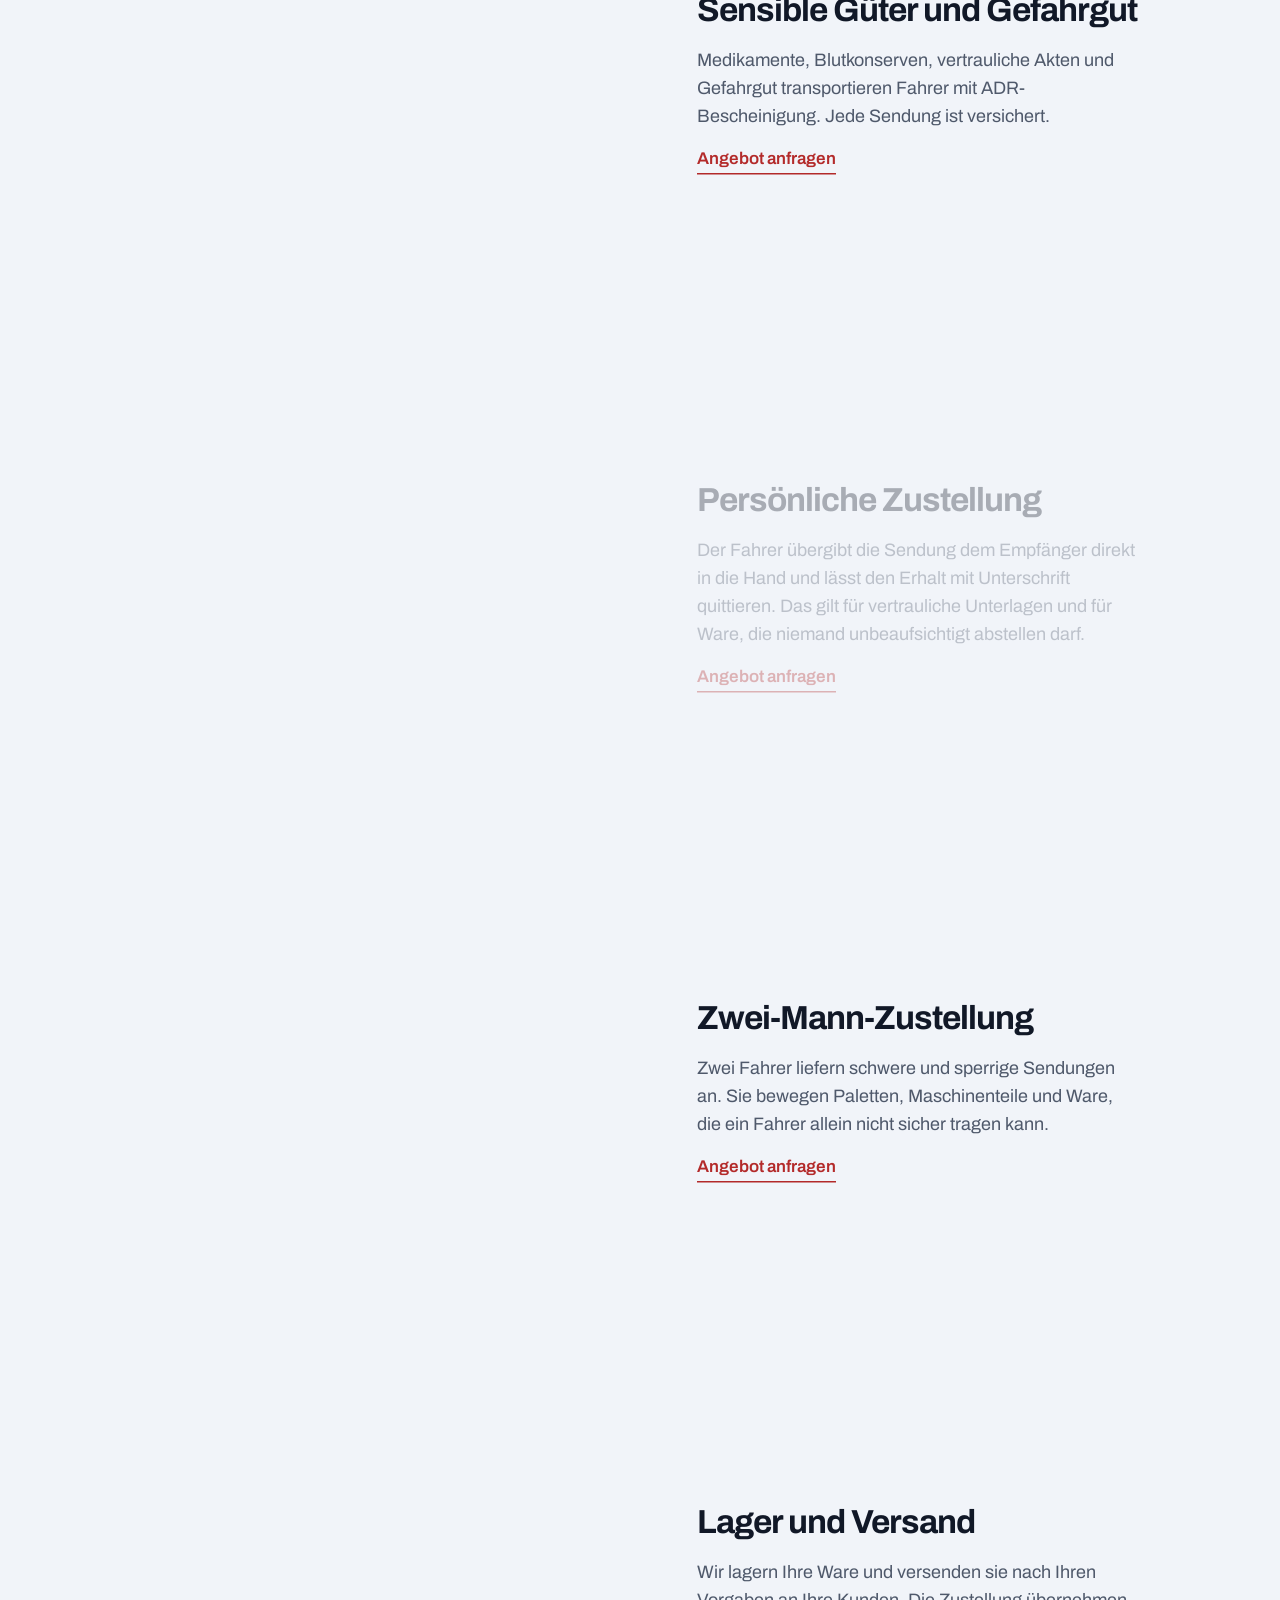
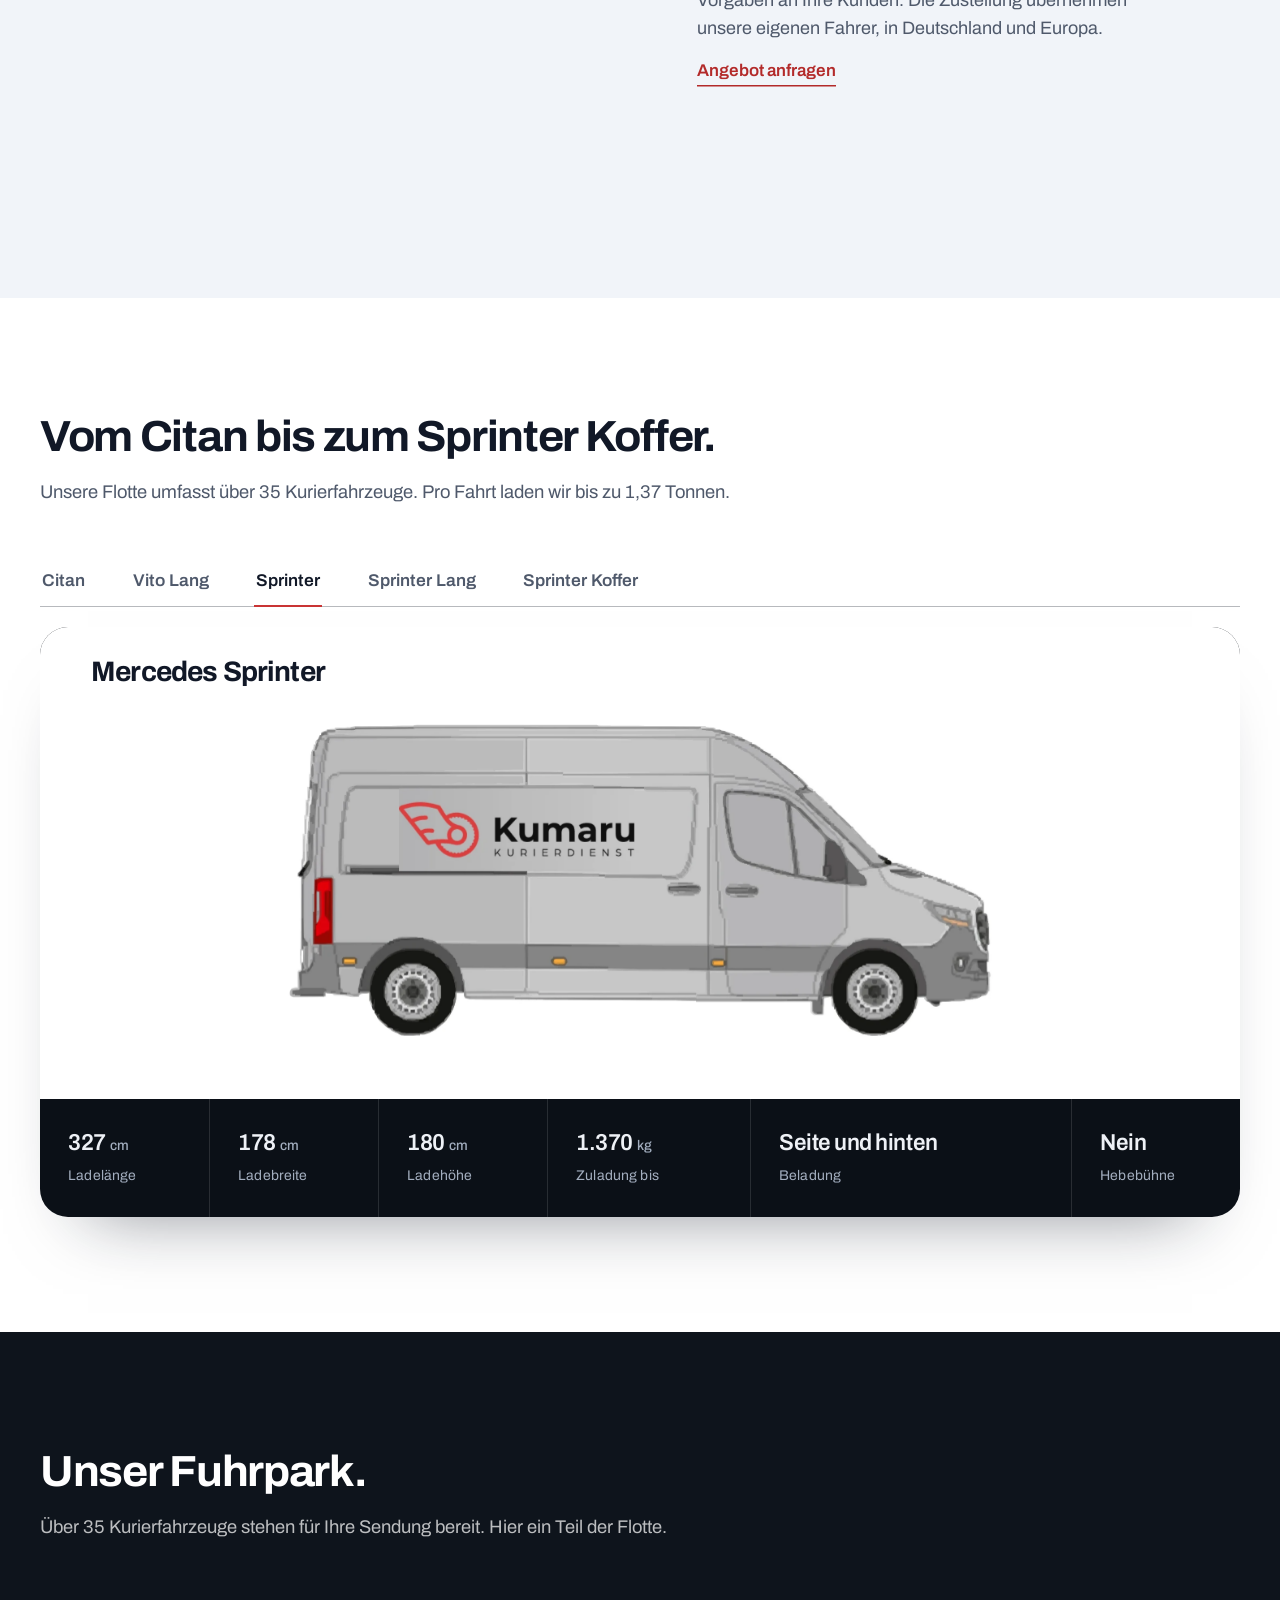
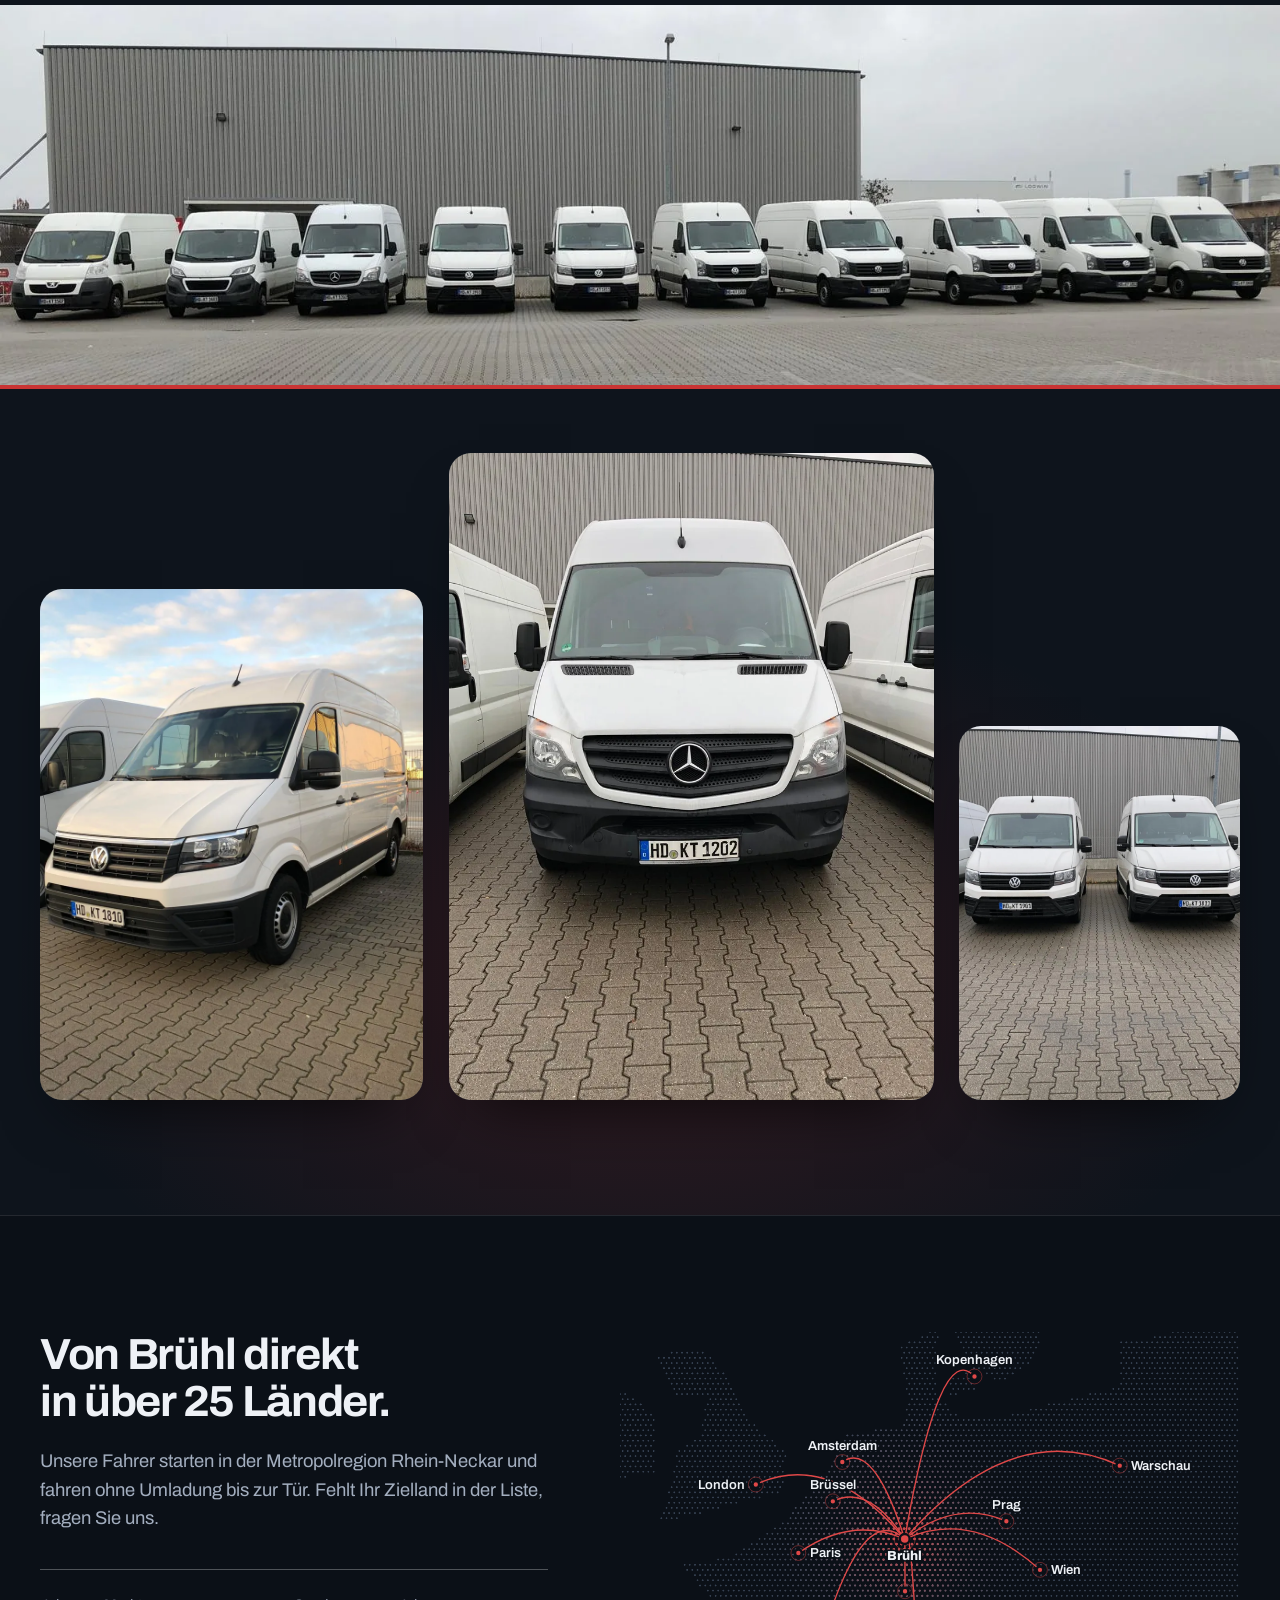
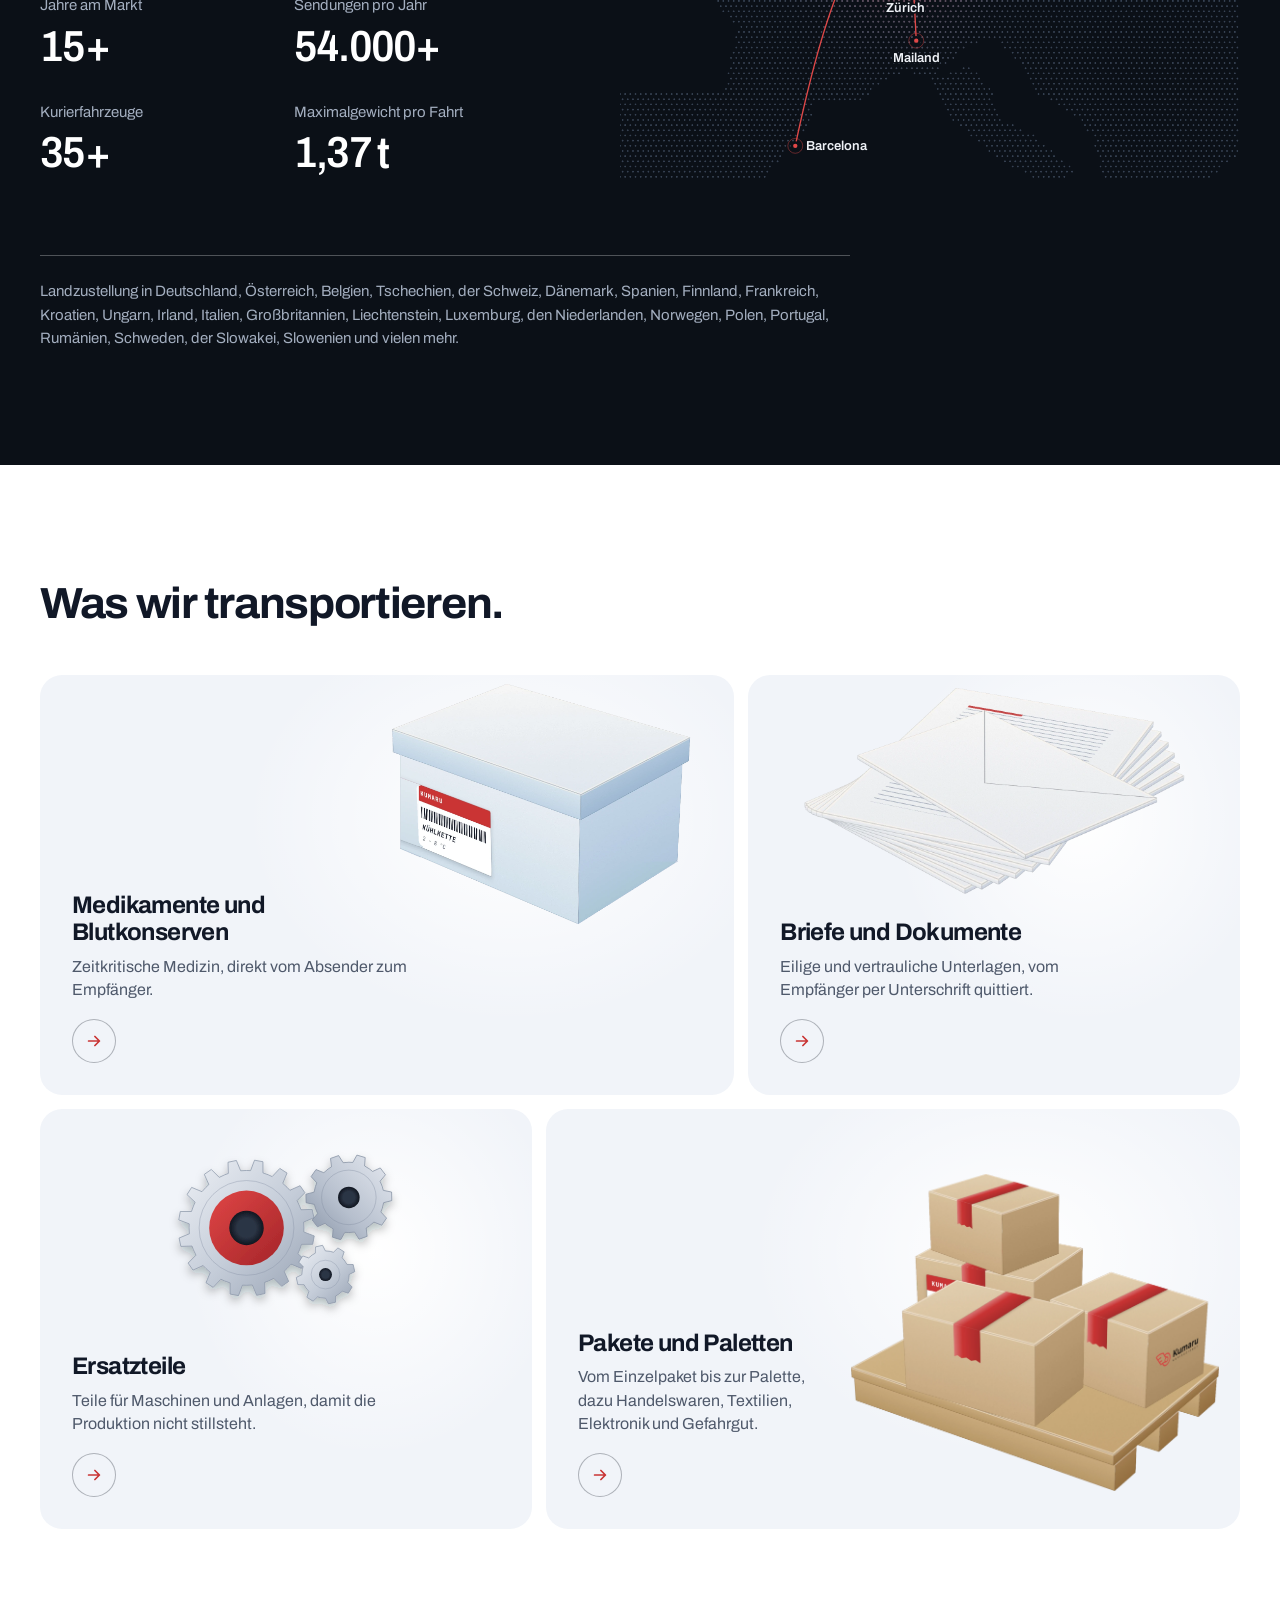
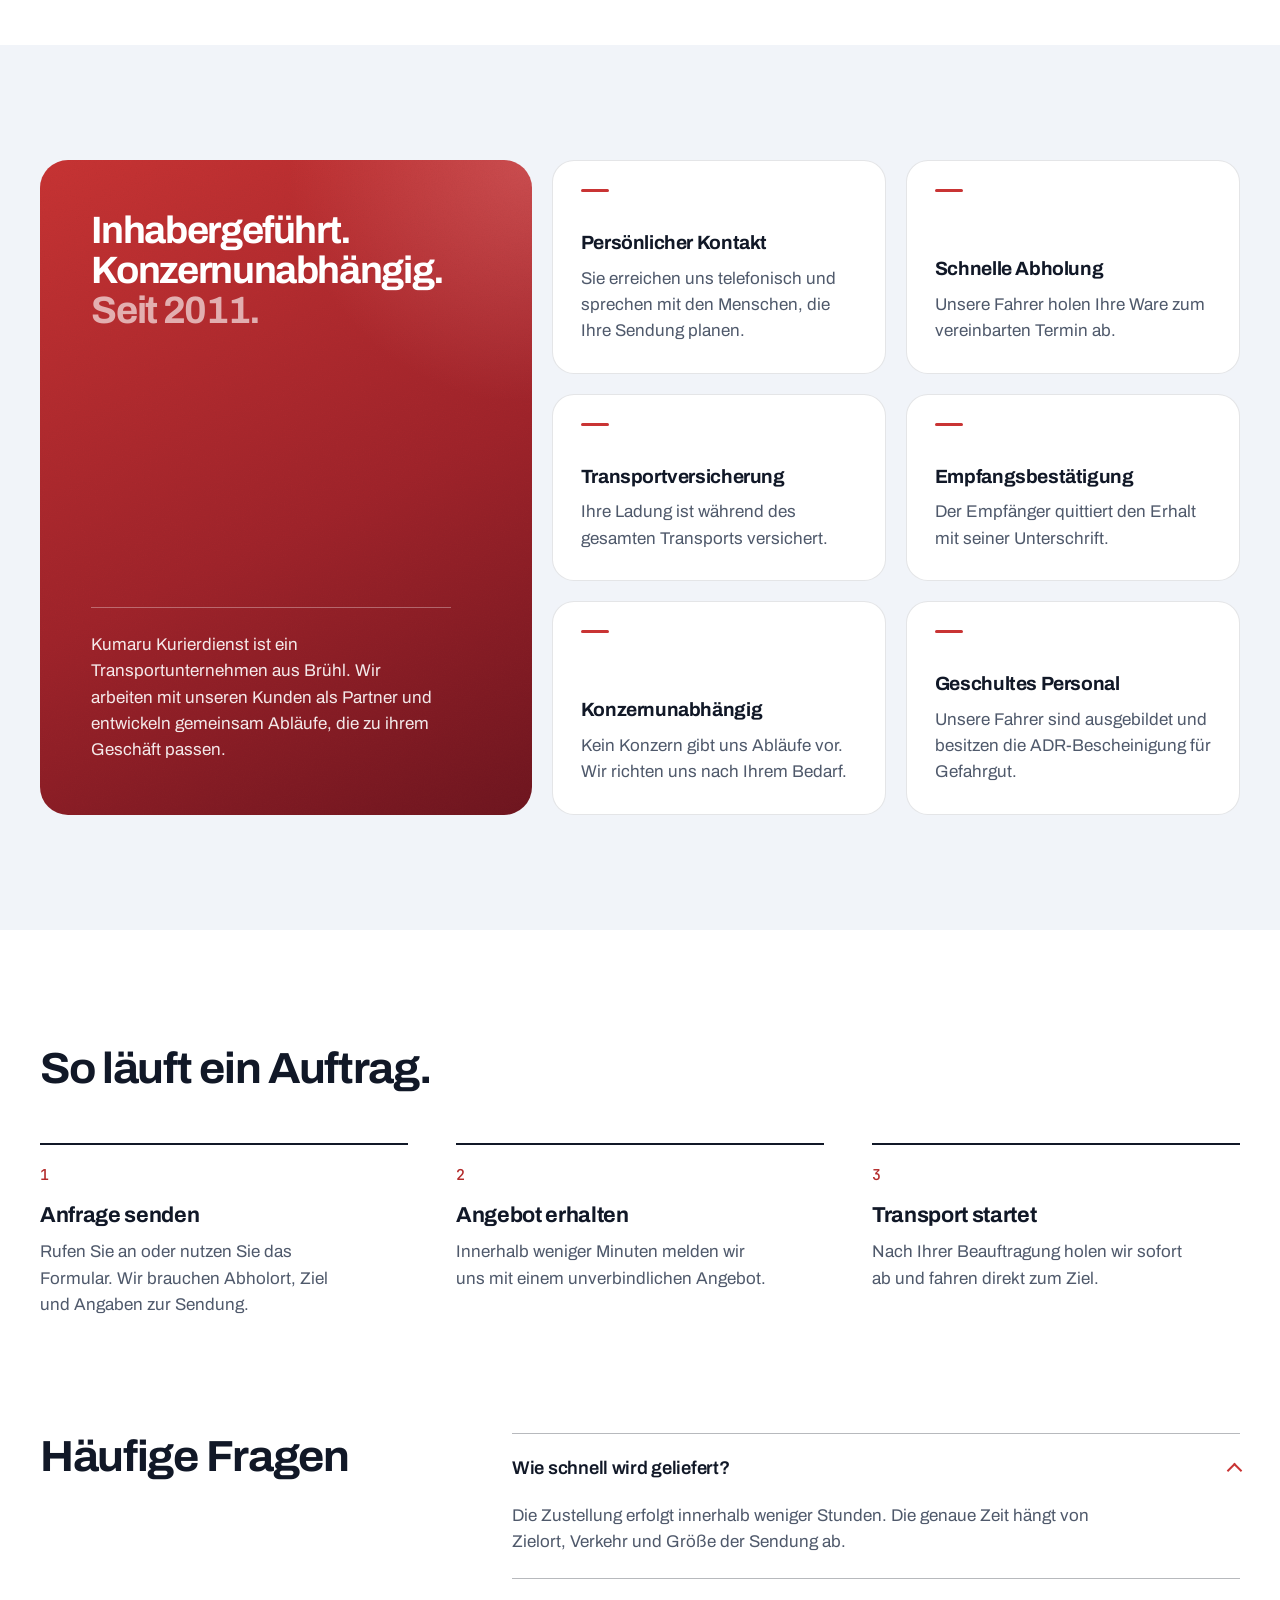
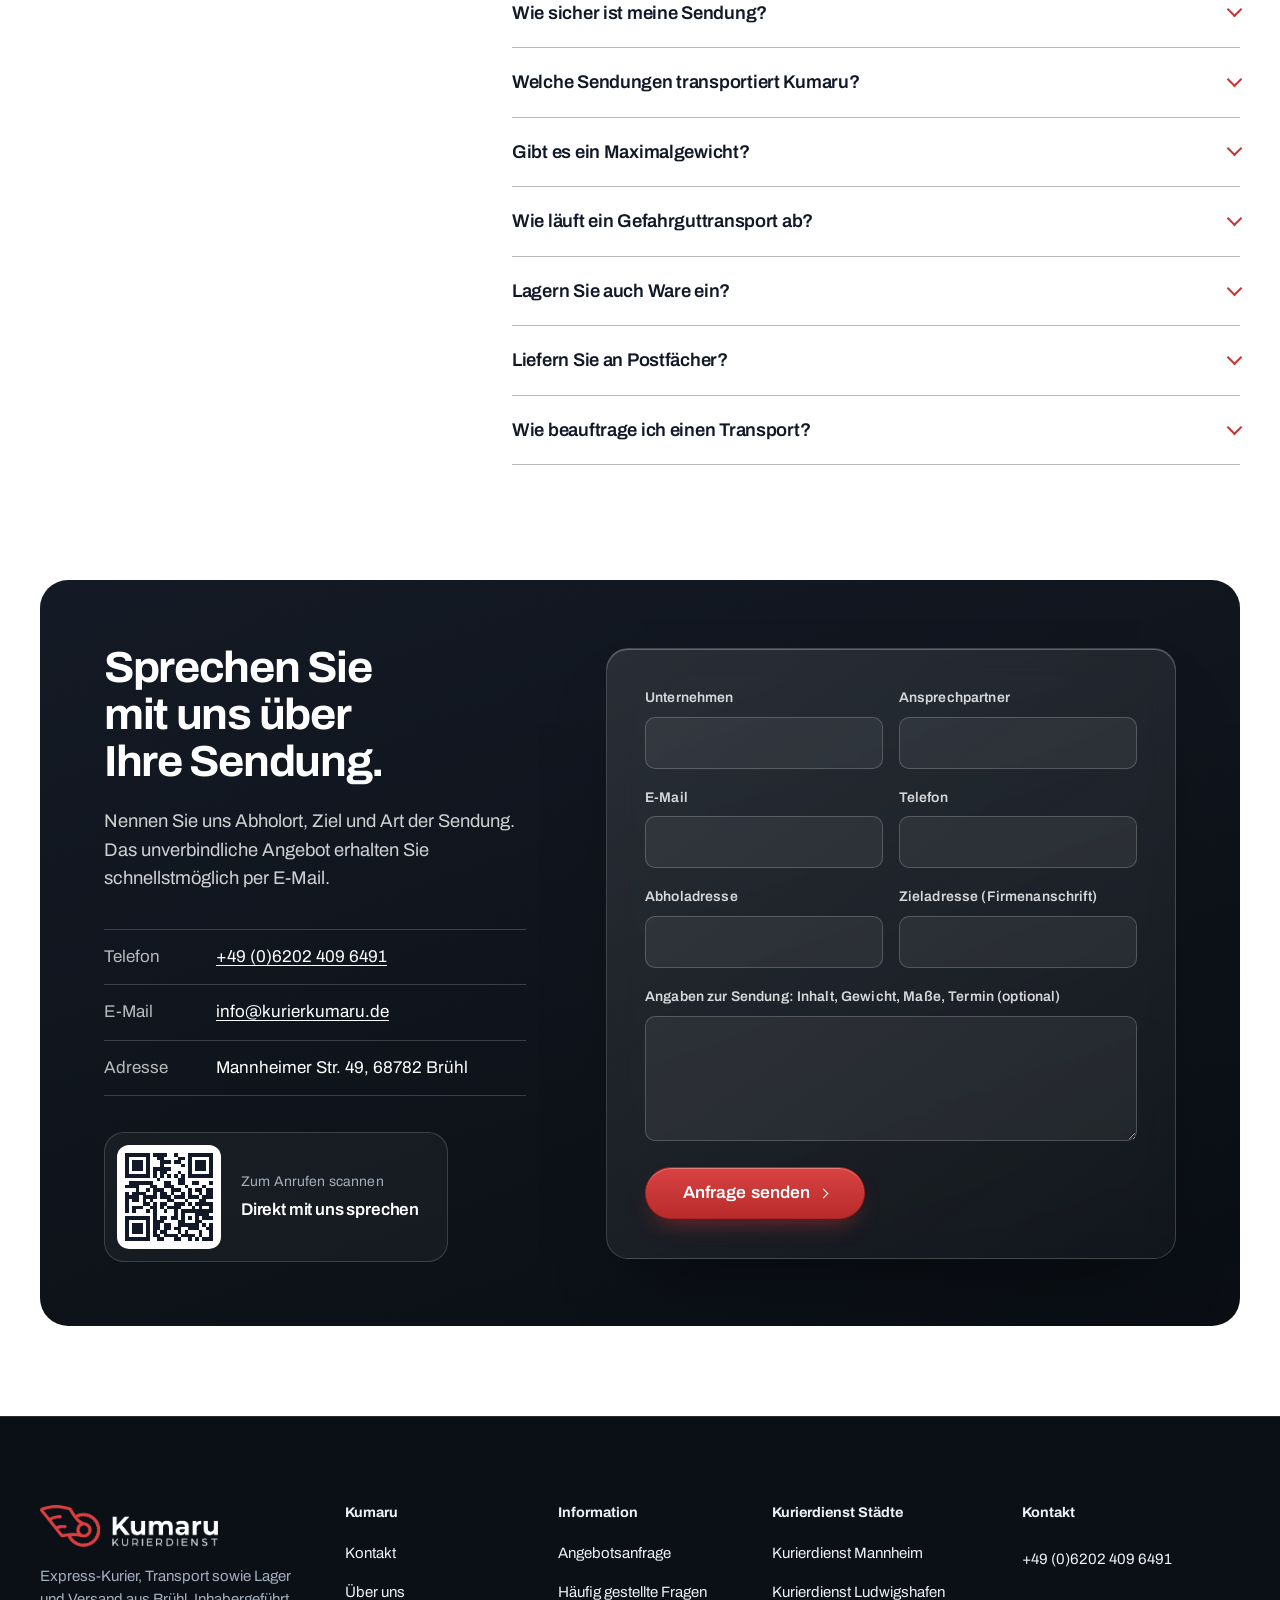
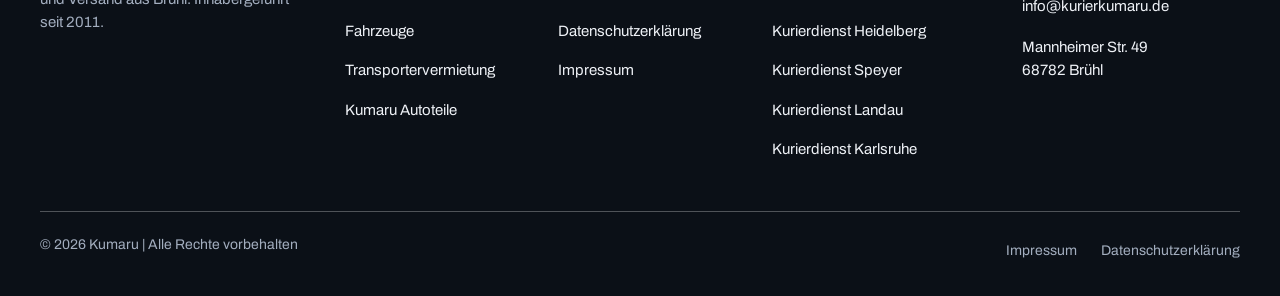
==== commit 611e63ab: "Fuhrpark: Paketlabels auf den Fotos und Hochgleiten der Fotos entfernt" ====
--- a/index.html
+++ b/index.html
@@ -10,7 +10,7 @@
 <link rel="icon" type="image/png" sizes="256x256" href="img/favicon.png">
 <link rel="apple-touch-icon" href="img/favicon.png">
 <link rel="preload" href="fonts/archivo.woff2" as="font" type="font/woff2" crossorigin>
-<link rel="stylesheet" href="styles.css?v=52">
+<link rel="stylesheet" href="styles.css?v=53">
 </head>
 <body>
 <a class="skip" href="#inhalt">Zum Inhalt springen</a>
@@ -210,19 +210,16 @@
       <li class="fleet__ph fleet__ph--a">
         <figure>
           <img src="img/fuhrpark-crafter.webp" alt="Weißer VW Crafter von vorn auf dem Betriebshof" width="900" height="1200" loading="lazy" decoding="async">
-          <figcaption><b>KUMARU</b><span>VW Crafter</span></figcaption>
         </figure>
       </li>
       <li class="fleet__ph fleet__ph--b">
         <figure>
           <img src="img/fuhrpark-sprinter.webp" alt="Weißer Mercedes Sprinter von vorn zwischen zwei anderen Transportern" width="900" height="1200" loading="lazy" decoding="async">
-          <figcaption><b>KUMARU</b><span>Mercedes Sprinter</span></figcaption>
         </figure>
       </li>
       <li class="fleet__ph fleet__ph--c">
         <figure>
           <img src="img/fuhrpark-crafter-paar.webp" alt="Zwei weiße VW Crafter nebeneinander" width="900" height="1200" loading="lazy" decoding="async">
-          <figcaption><b>KUMARU</b><span>VW Crafter</span></figcaption>
         </figure>
       </li>
     </ul>
--- a/styles.css
+++ b/styles.css
@@ -289,9 +289,6 @@
 .fleet__ph { flex: 0 0 76%; scroll-snap-align: start; }
 .fleet figure { position: relative; margin: 0; border-radius: 22px; overflow: hidden; background: #1a222d; box-shadow: 0 30px 60px -30px rgba(0, 0, 0, 0.8); }
 .fleet figure img { display: block; width: 100%; height: auto; aspect-ratio: 3 / 4; object-fit: cover; scale: 1.08; transition: scale 600ms var(--ease); }
-.fleet figcaption { position: absolute; left: 14px; bottom: 14px; rotate: -2deg; transform-origin: 0 100%; background: #fff; border-radius: 6px; overflow: hidden; box-shadow: 0 0 0 1px rgba(17, 24, 39, 0.14), 0 12px 24px -10px rgba(17, 24, 39, 0.55); font-family: var(--f-mono); transition: transform 300ms var(--ease); }
-.fleet figcaption b { display: block; background: var(--accent); color: #fff; font-size: 0.5625rem; letter-spacing: 0.22em; padding: 3px 10px; }
-.fleet figcaption span { display: block; color: var(--ink); font-size: 0.75rem; letter-spacing: 0.06em; text-transform: uppercase; padding: 6px 10px 7px; }
 @media (min-width: 720px) {
   .fleet__grid { display: grid; grid-template-columns: repeat(12, 1fr); align-items: end; gap: clamp(14px, 2vw, 30px); overflow: visible; scroll-snap-type: none; padding-bottom: 0; }
   .fleet__ph { flex: none; }
@@ -299,11 +296,9 @@
   .fleet__ph--b { grid-column: 5 / span 5; }
   .fleet__ph--c { grid-column: 10 / span 3; }
   .fleet__row img { aspect-ratio: 1600 / 480; object-fit: cover; }
-  .fleet figcaption { left: 18px; bottom: 18px; }
-}
+  }
 @media (hover: hover) and (pointer: fine) {
   .fleet figure:hover img { scale: 1.14; }
-  .fleet figure:hover figcaption { transform: translateY(-4px); }
 }
 @supports (animation-timeline: view()) {
   @media (prefers-reduced-motion: no-preference) {
@@ -315,11 +310,7 @@
     @keyframes fleet-line { from { transform: scaleX(0); } to { transform: scaleX(1); } }
   }
   @media (min-width: 720px) and (prefers-reduced-motion: no-preference) {
-    .fleet__ph { animation: fleet-up linear both; animation-timeline: view(); animation-range: entry 0% entry 60%; }
-    .fleet__ph--b { animation-range: entry 8% entry 68%; }
-    .fleet__ph--c { animation-range: entry 16% entry 76%; }
     .fleet figure img { animation: fleet-par linear both; animation-timeline: view(); animation-range: cover 0% cover 100%; }
-    @keyframes fleet-up { from { opacity: 0; transform: translateY(56px); } to { opacity: 1; transform: none; } }
     @keyframes fleet-par { from { translate: 0 -5%; } to { translate: 0 5%; } }
   }
 }
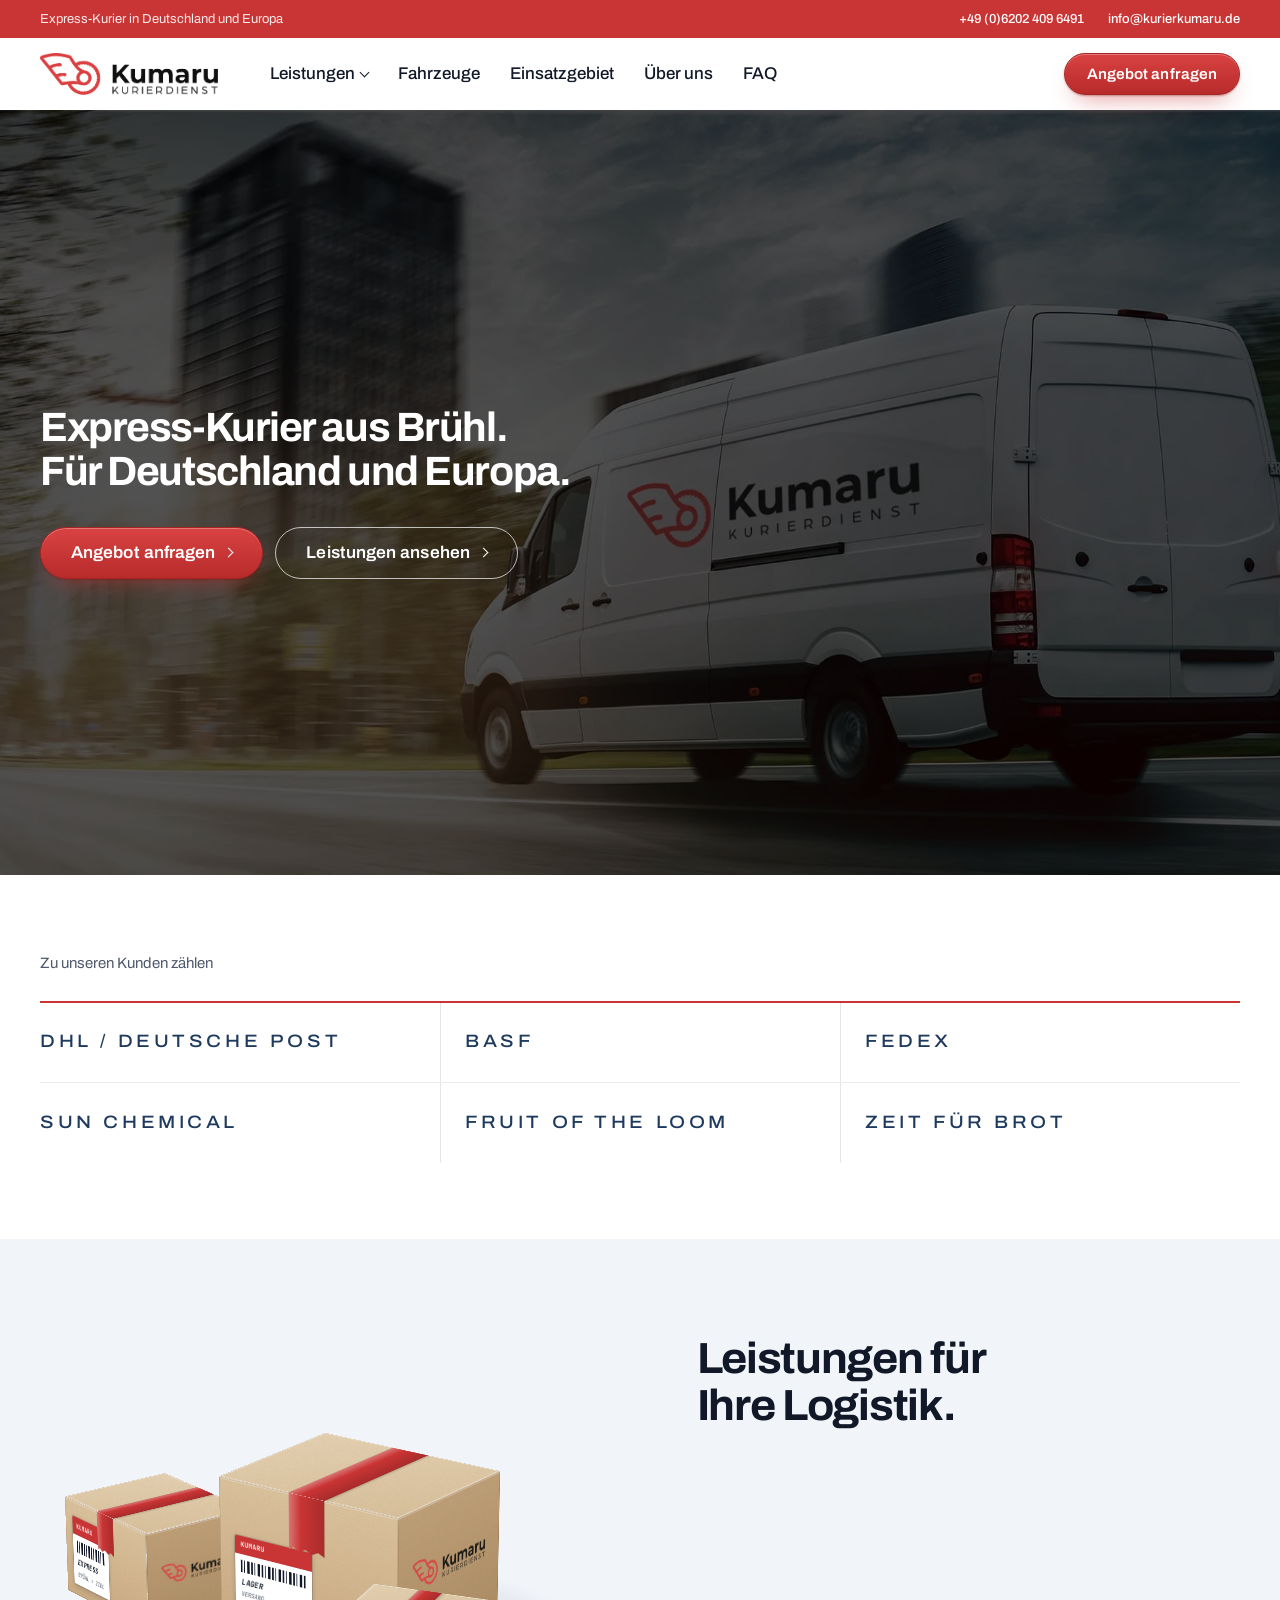
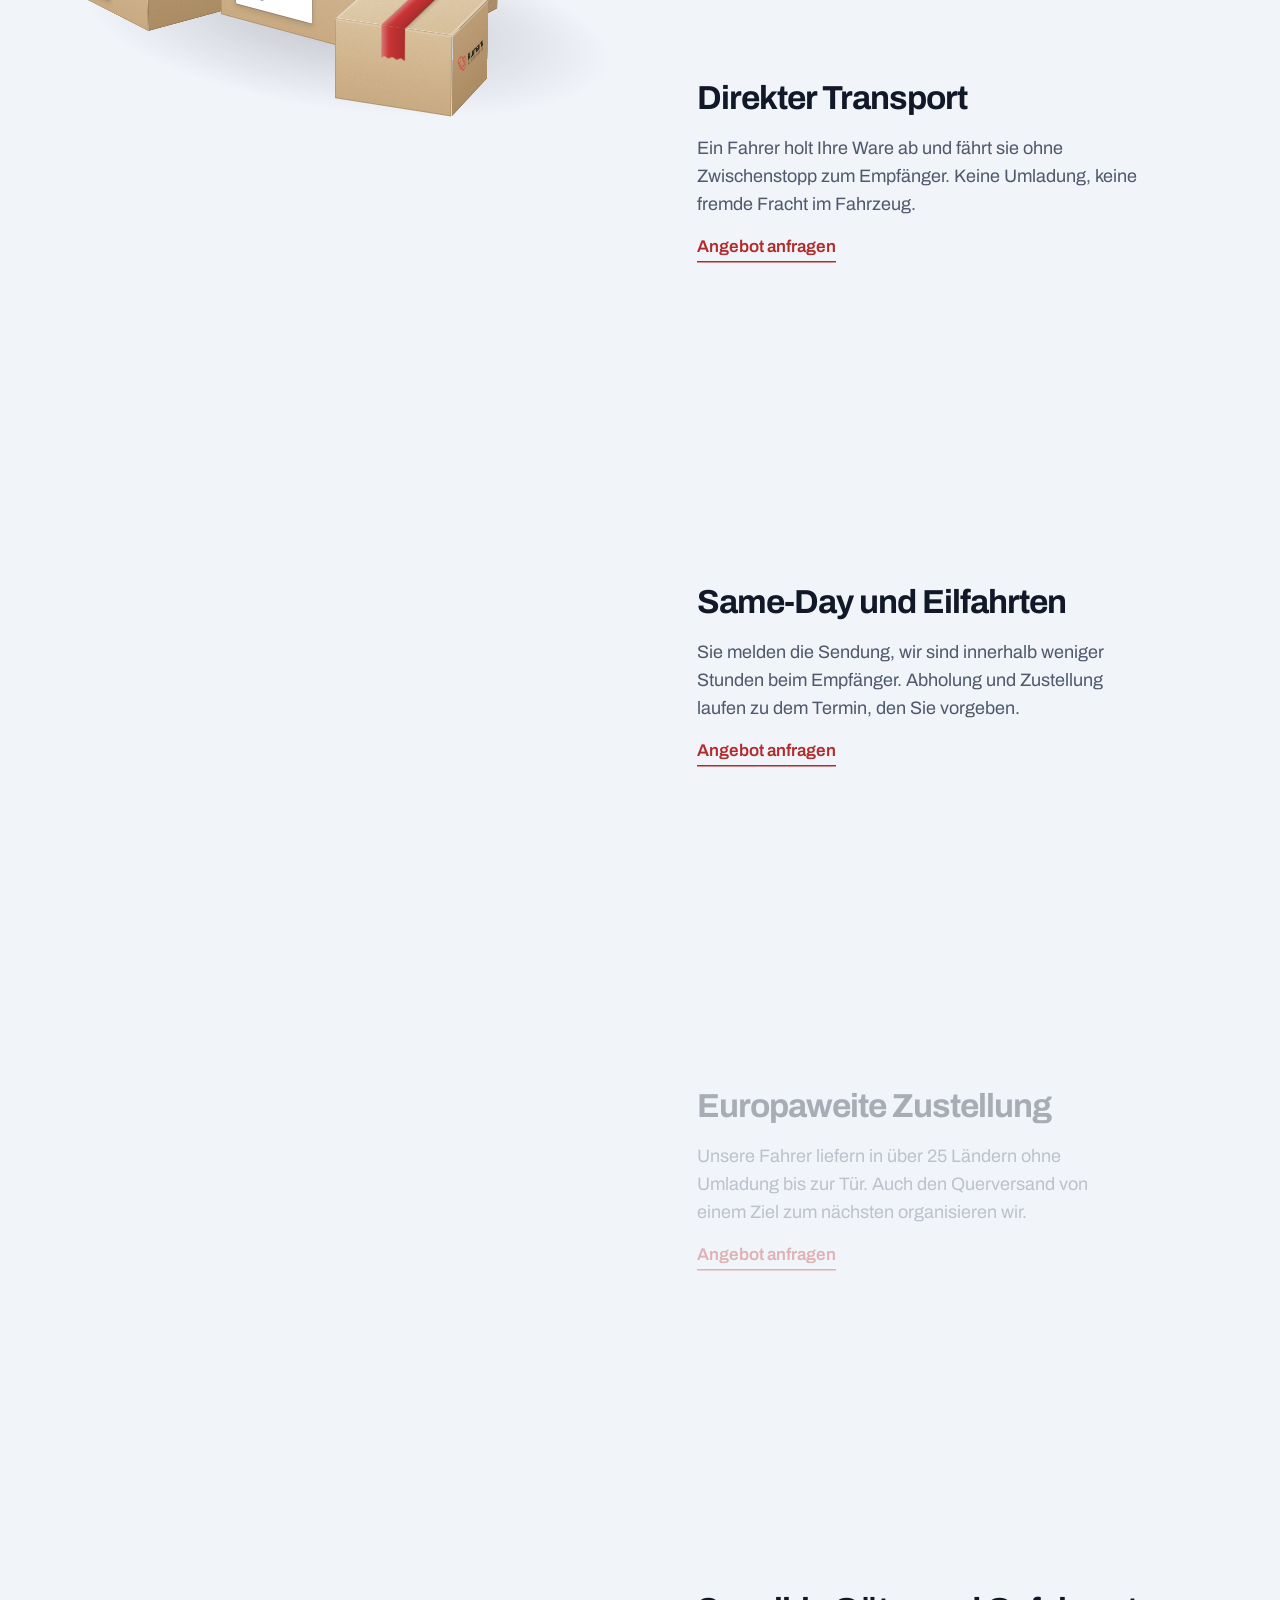
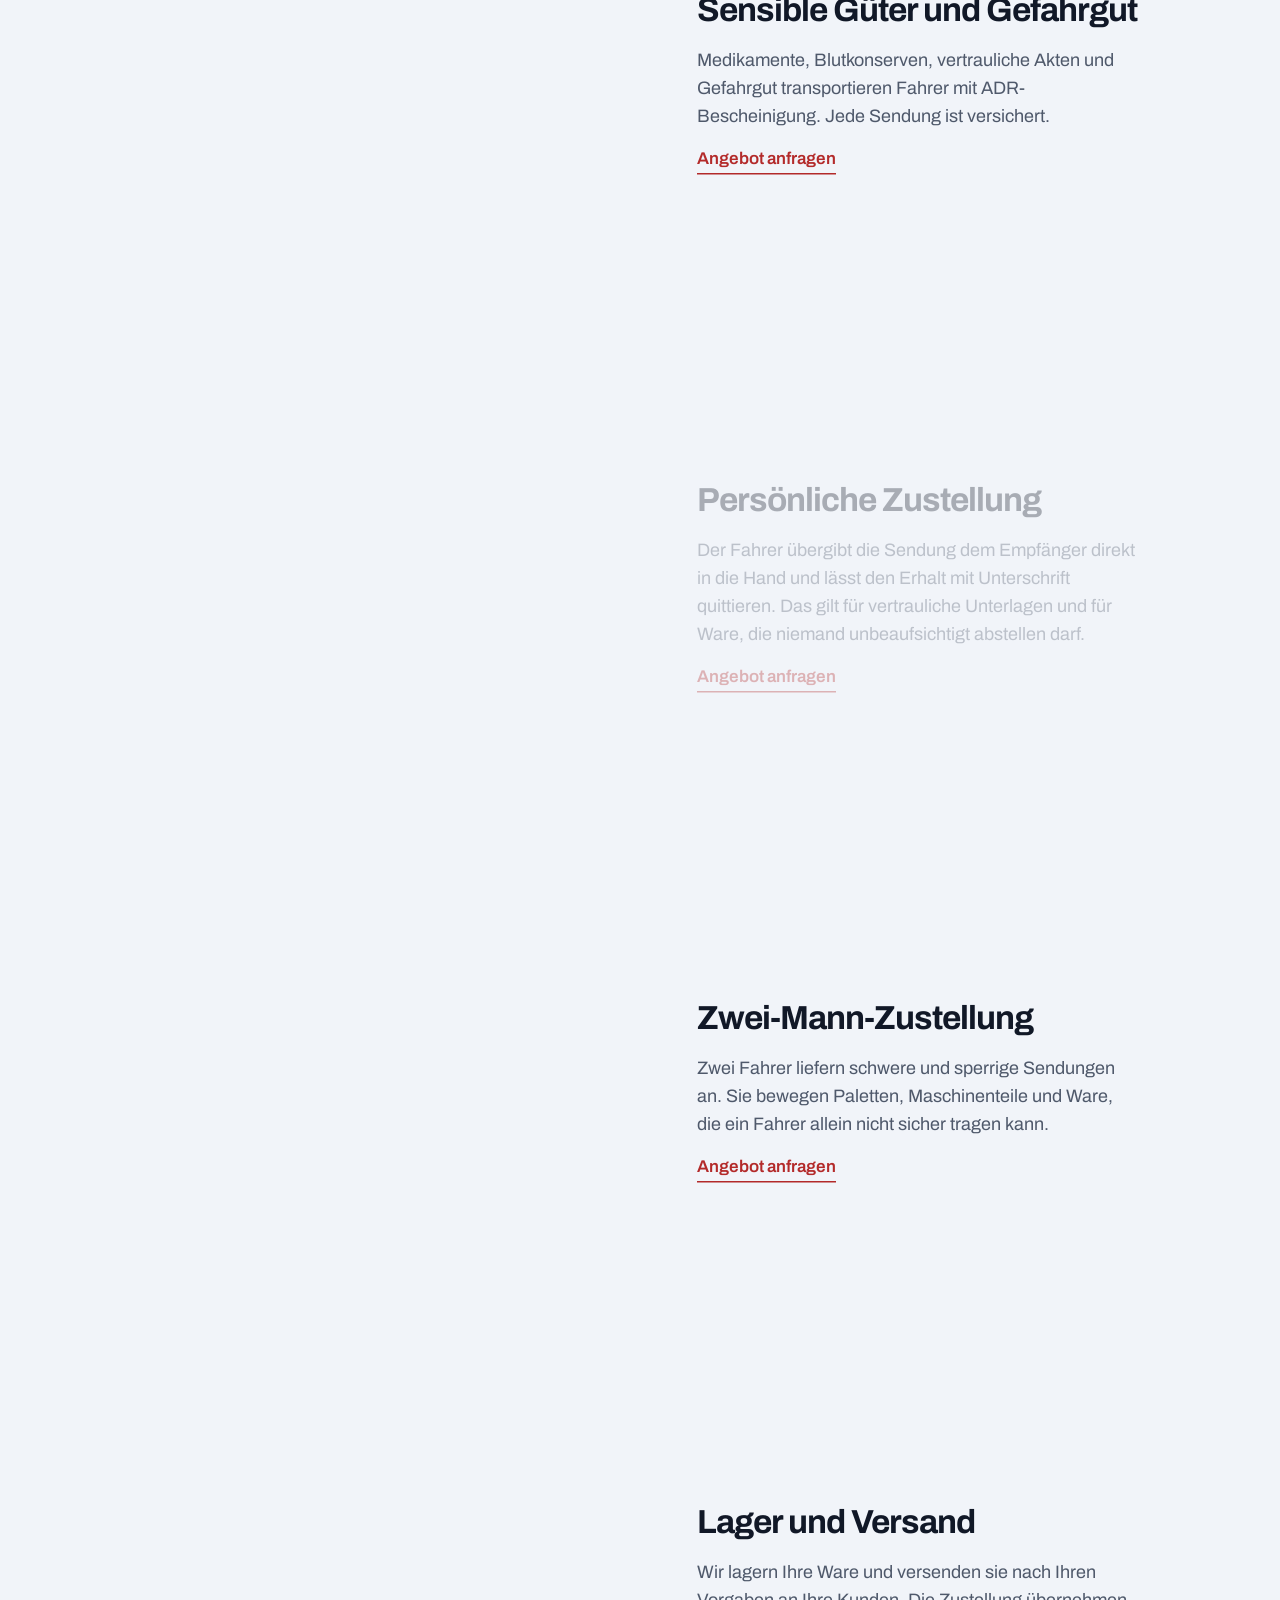
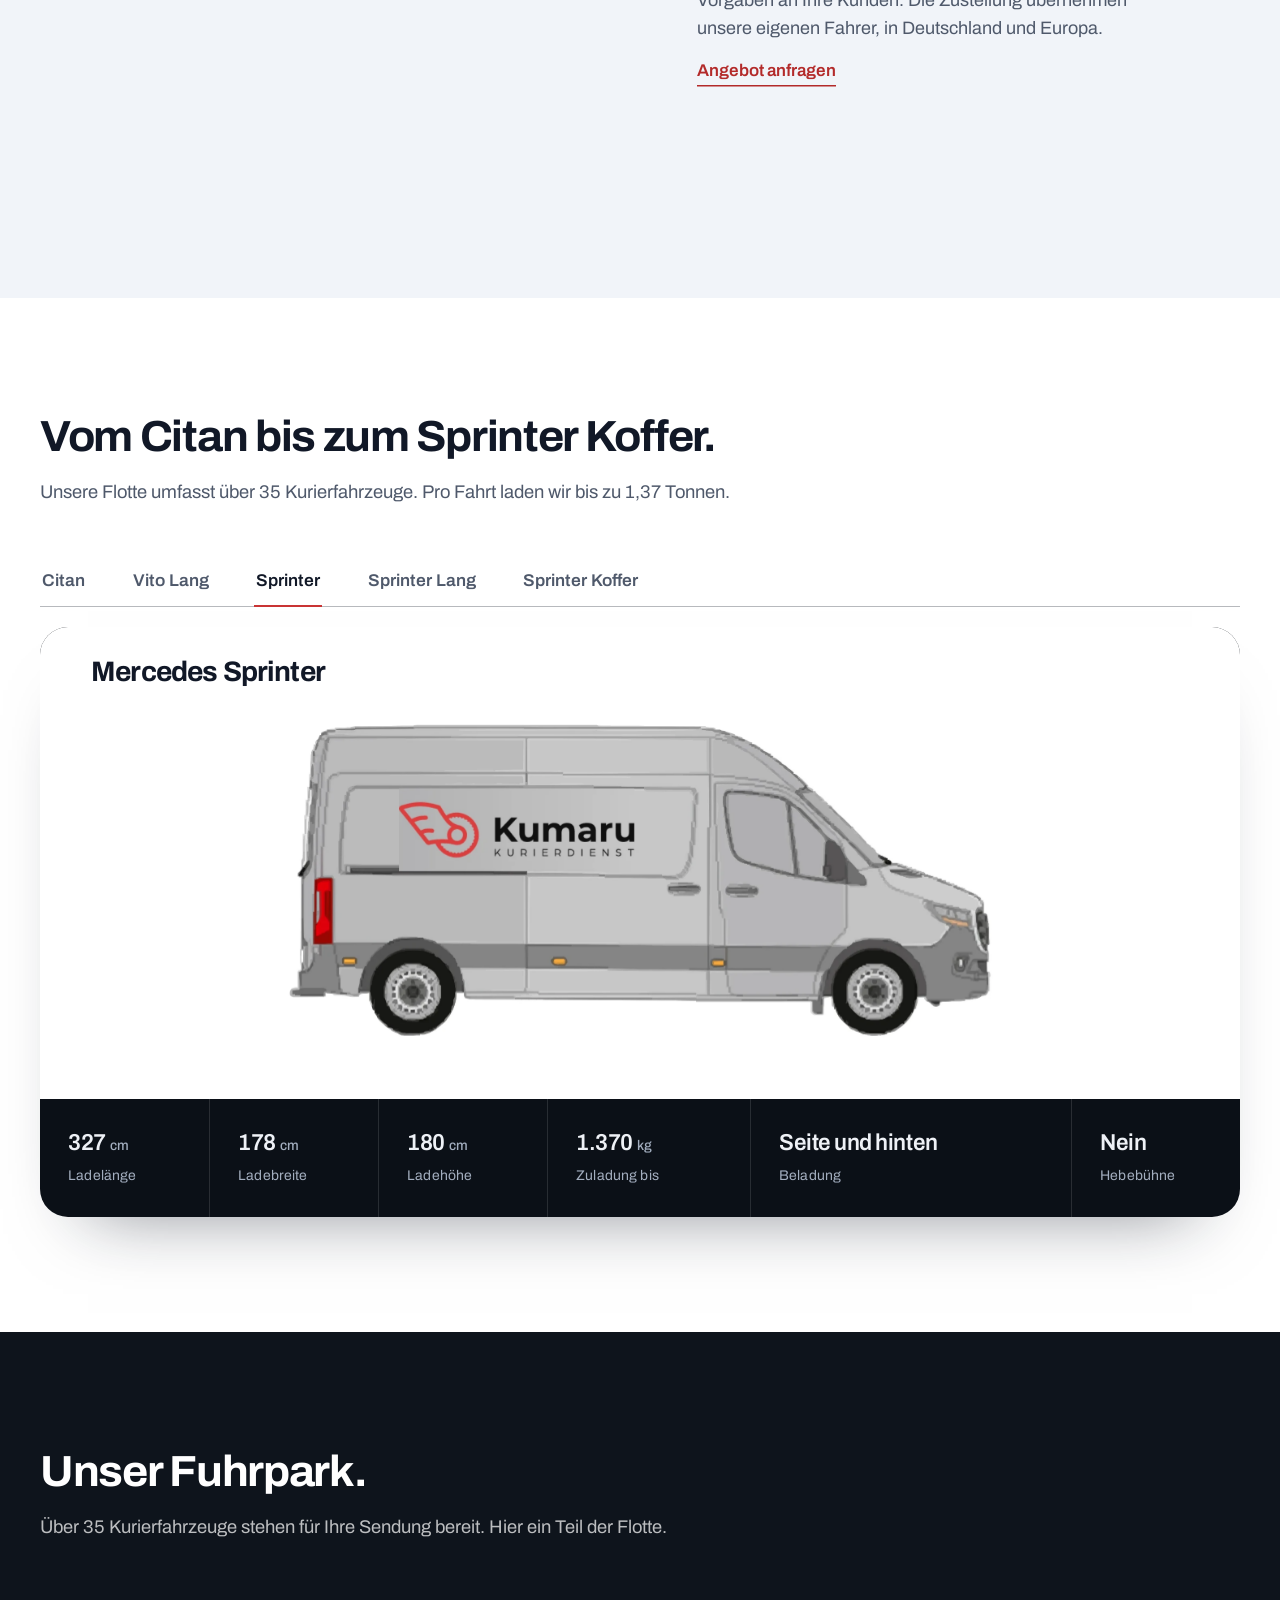
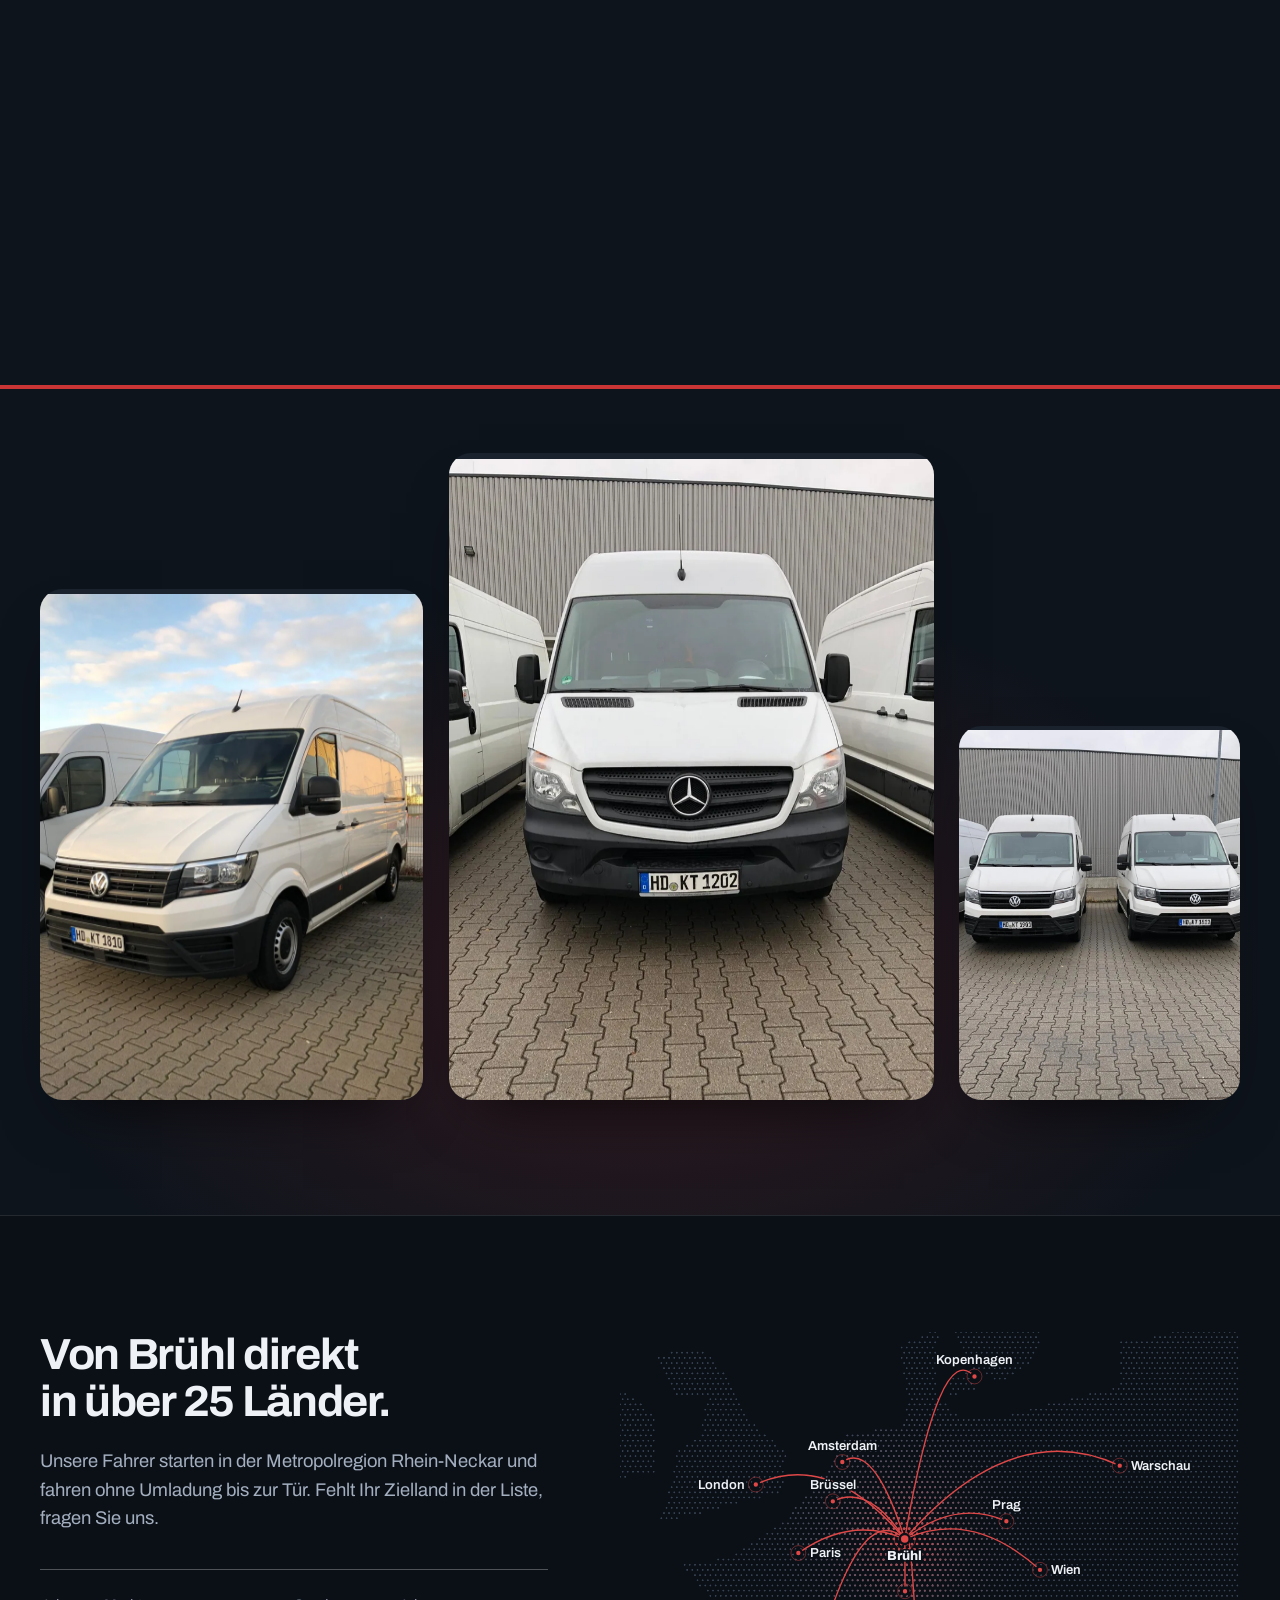
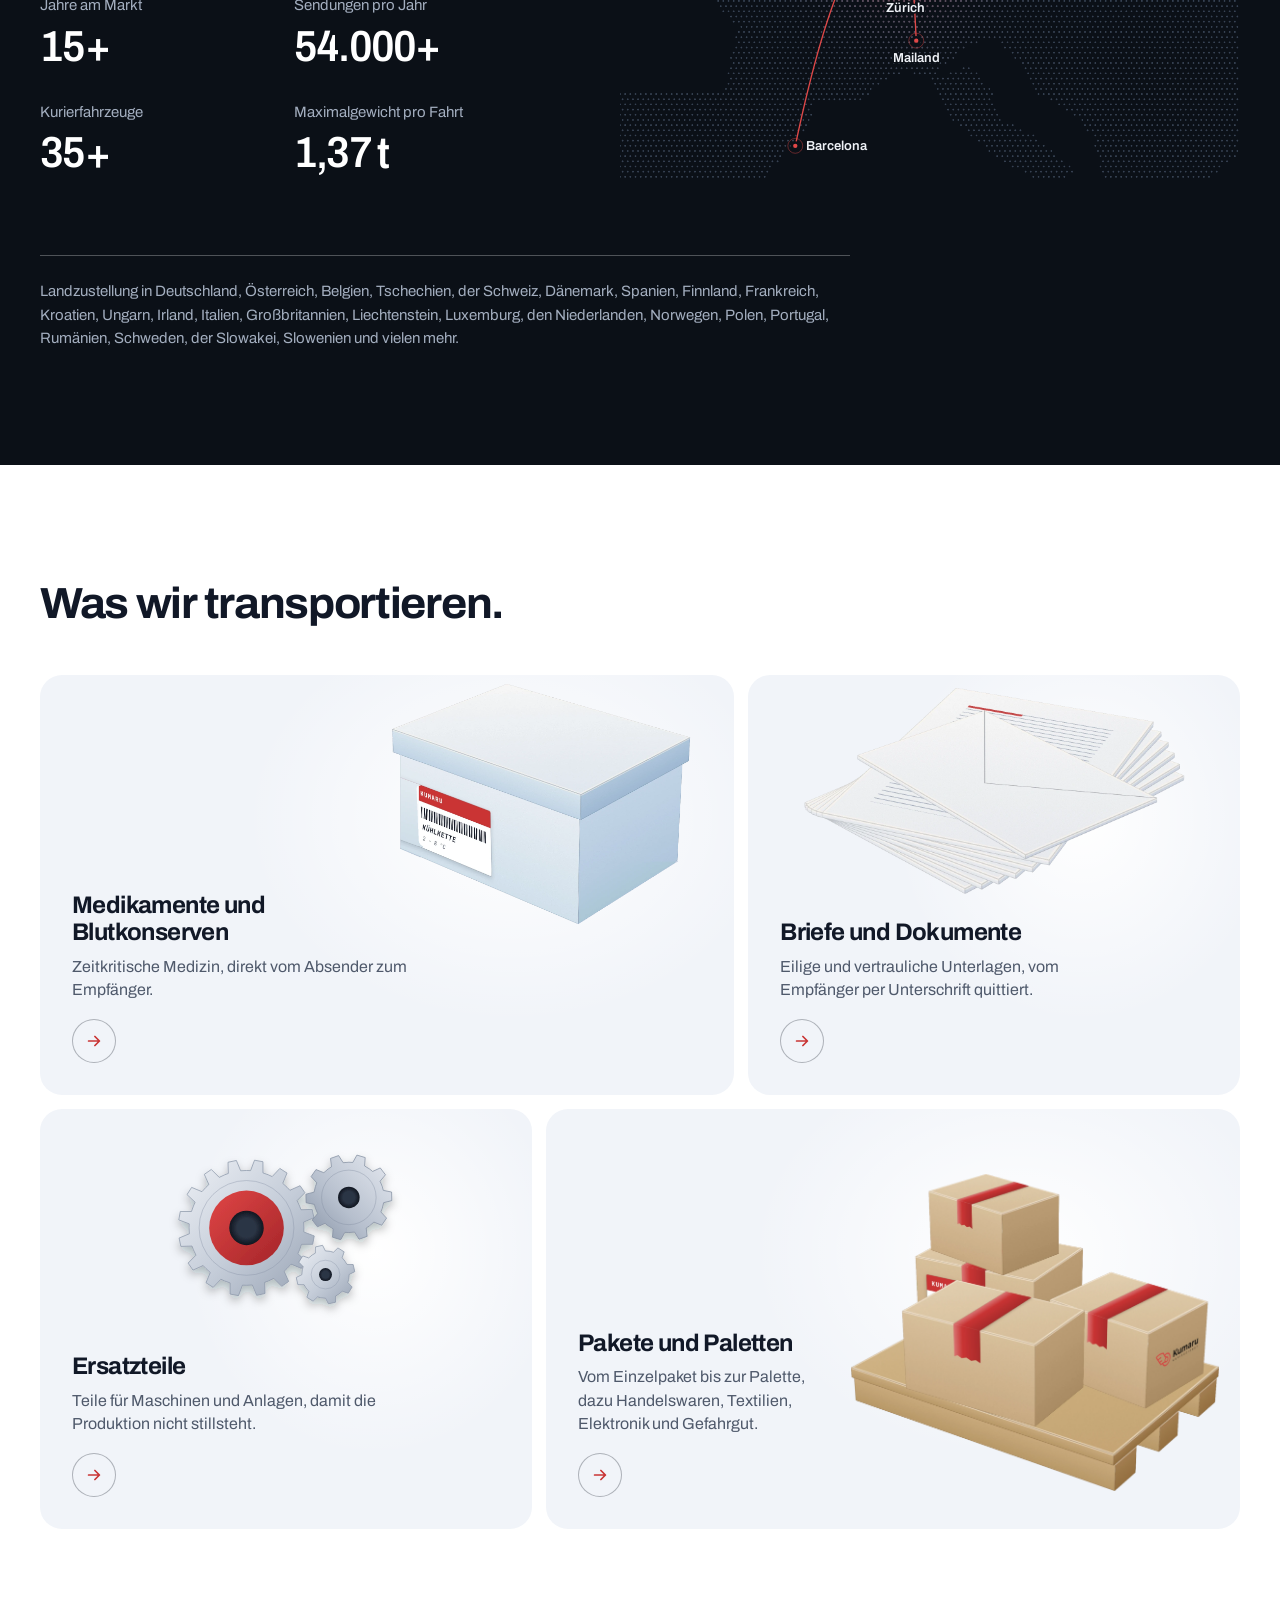
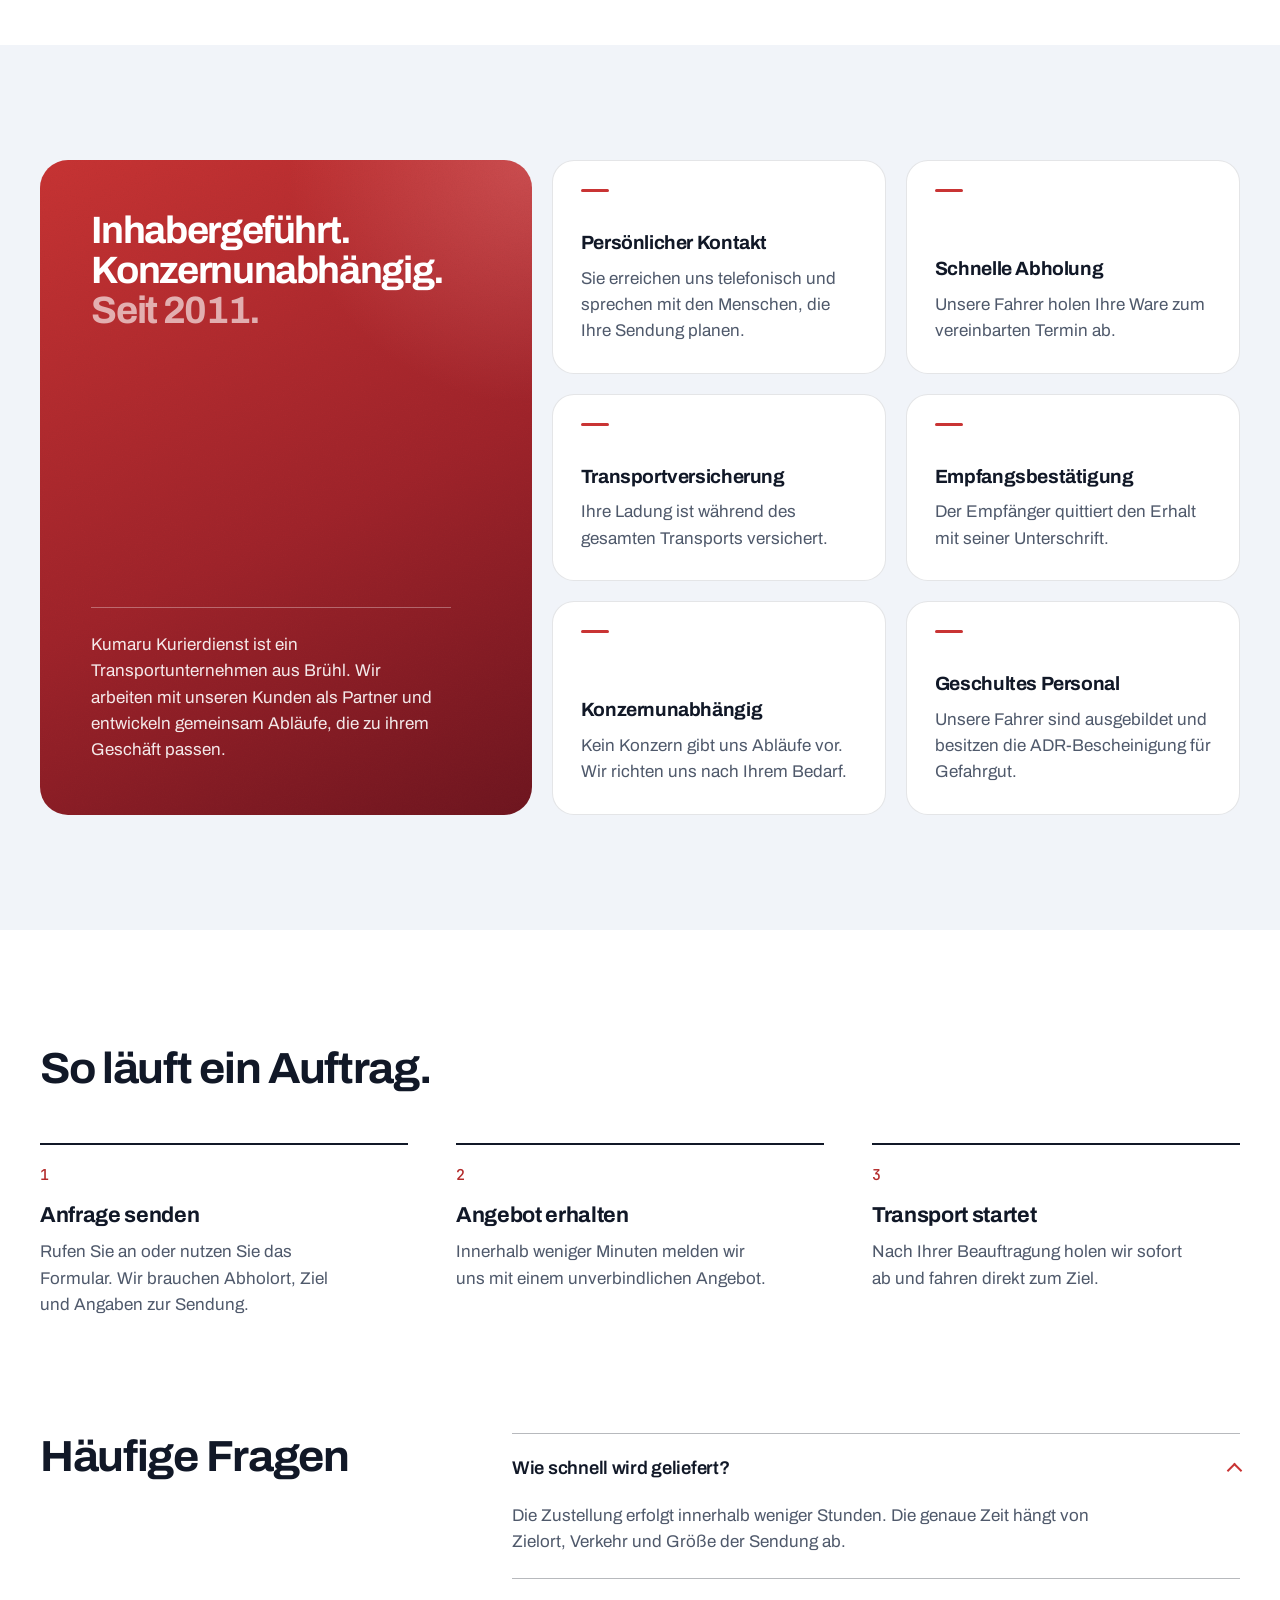
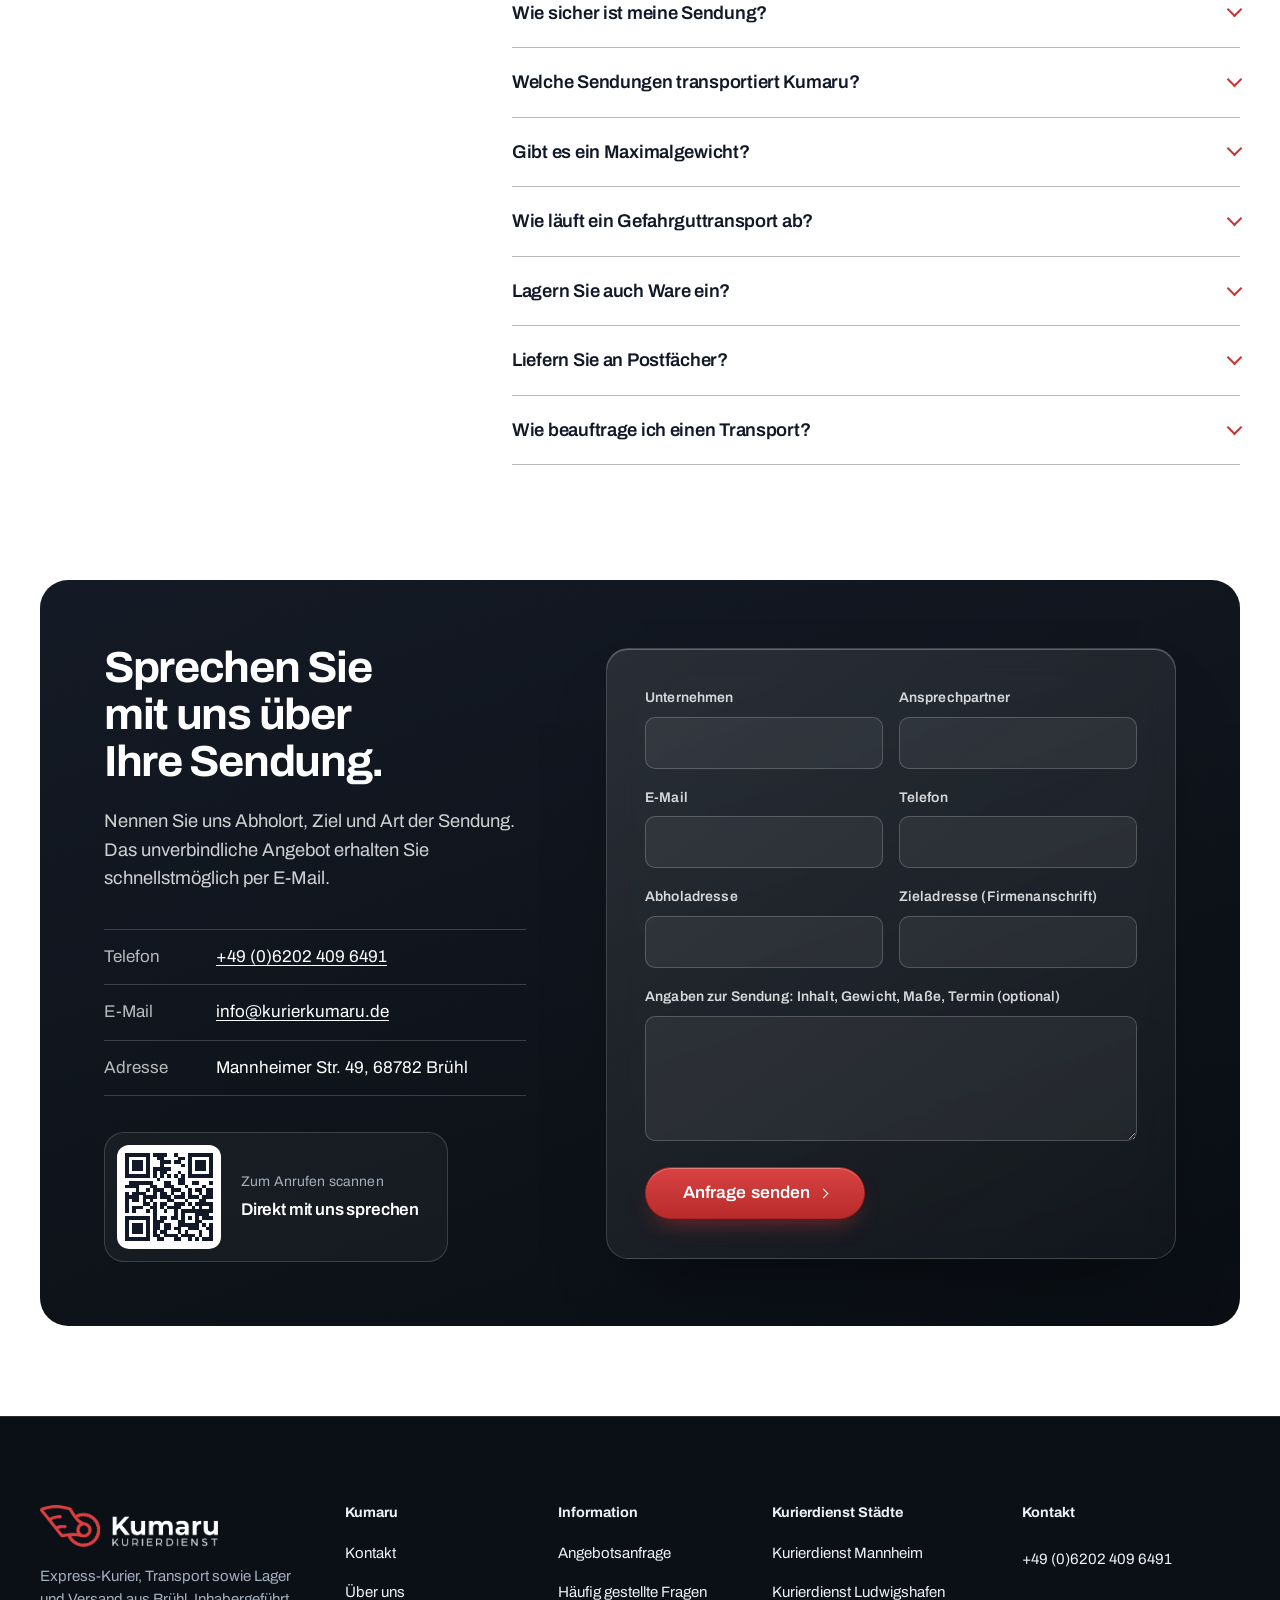
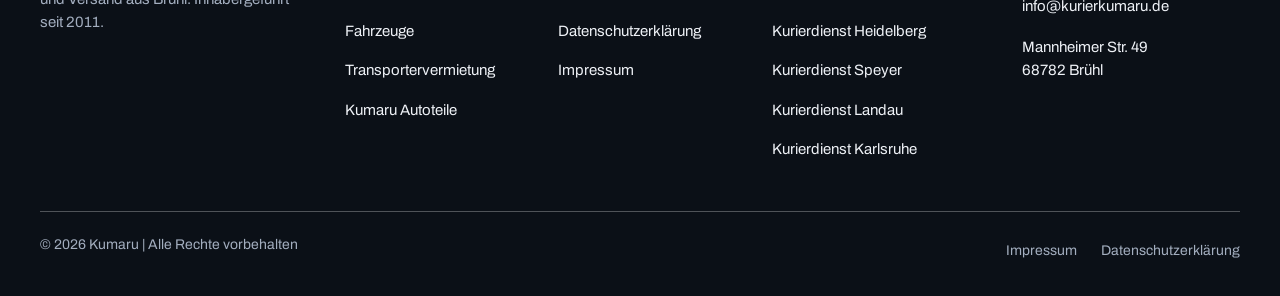
==== commit 8bc87e38: "Startbereich: Paketaufkleber unten rechts entfernt" ====
--- a/index.html
+++ b/index.html
@@ -10,7 +10,7 @@
 <link rel="icon" type="image/png" sizes="256x256" href="img/favicon.png">
 <link rel="apple-touch-icon" href="img/favicon.png">
 <link rel="preload" href="fonts/archivo.woff2" as="font" type="font/woff2" crossorigin>
-<link rel="stylesheet" href="styles.css?v=53">
+<link rel="stylesheet" href="styles.css?v=54">
 </head>
 <body>
 <a class="skip" href="#inhalt">Zum Inhalt springen</a>
@@ -94,15 +94,6 @@
         <a class="btn btn--ghost" href="#loesungen">Leistungen ansehen</a>
       </div>
     </div>
-  </div>
-  <div class="hero__sticker" role="img" aria-label="Paketaufkleber: Kumaru Paket, inhabergeführt aus Brühl seit 2011">
-    <div class="st-head"><b>KUMARU PAKET</b><img src="img/kumaru-logo-dunkel.png?v=2" alt="" width="64" height="15"></div>
-    <p class="st-from"><em>Von:</em> Kumaru Kurierdienst, Brühl</p>
-    <div class="st-main"><em>Erfahrung:</em><strong>Seit 2011</strong><span>Inhabergeführt aus Brühl</span></div>
-    <div class="st-row"><div><em>Routing</em><b>DE · 68782</b></div><img src="img/qr-anruf.svg" alt="" width="44" height="44"></div>
-    <div class="st-row"><div><em>Zustellung</em><b>Direkt</b></div><div><em>Anzahl</em><b>1 / 1</b></div></div>
-    <i aria-hidden="true"></i>
-    <p class="st-no">Sendungsnr.: 2011 0001</p>
   </div>
 </section>
 
--- a/styles.css
+++ b/styles.css
@@ -155,24 +155,6 @@
 .hero__img { position: absolute; inset: 0; z-index: -2; width: 100%; height: 100%; object-fit: cover; object-position: 50% 50%; }
 .hero__in { width: min(var(--wrap), 100% - var(--gutter) * 2); margin: 0 auto; display: grid; align-items: center; }
 @media (min-width: 980px) { .hero__in { min-height: min(560px, calc(100dvh - var(--head-h) - 140px)); } }
-/* Paketaufkleber unten rechts */
-.hero__sticker { width: 184px; margin: 28px var(--gutter) 0 auto; background: #fff; color: var(--ink); border-radius: 6px; overflow: hidden; display: grid; rotate: -3deg; transform-origin: 100% 100%;
-  box-shadow: 0 0 0 1px rgba(17, 24, 39, 0.16), 0 18px 36px -14px rgba(0, 0, 0, 0.6); font-family: var(--f-mono); font-size: 0.5625rem; line-height: 1.3; animation: settle 700ms var(--ease) 700ms both; }
-.hero__sticker em { display: block; font-style: normal; color: #556070; font-size: 0.5rem; letter-spacing: 0.04em; }
-.hero__sticker b { font-weight: 700; }
-.hero__sticker .st-head { display: flex; align-items: center; justify-content: space-between; gap: 8px; padding: 7px 10px 6px; border-bottom: 2px solid var(--ink); }
-.hero__sticker .st-head b { font-size: 0.6875rem; letter-spacing: 0.06em; }
-.hero__sticker .st-head img { width: 56px; height: auto; }
-.hero__sticker .st-from { padding: 5px 10px; border-bottom: 1px solid rgba(17, 24, 39, 0.25); max-width: none; }
-.hero__sticker .st-main { padding: 5px 10px 7px; border-bottom: 1px solid rgba(17, 24, 39, 0.25); }
-.hero__sticker .st-main strong { display: block; font-family: var(--f-sans); font-size: 1.5rem; line-height: 1.05; letter-spacing: -0.03em; }
-.hero__sticker .st-main span { color: #556070; }
-.hero__sticker .st-row { display: flex; align-items: center; justify-content: space-between; gap: 8px; padding: 5px 10px; border-bottom: 1px solid rgba(17, 24, 39, 0.25); }
-.hero__sticker .st-row b { font-size: 0.8125rem; }
-.hero__sticker .st-row img { width: 44px; height: 44px; }
-.hero__sticker i { height: 24px; margin: 8px 10px 3px; background: repeating-linear-gradient(90deg, var(--ink) 0 2px, transparent 2px 4px, var(--ink) 4px 5px, transparent 5px 8px, var(--ink) 8px 11px, transparent 11px 13px); }
-.hero__sticker .st-no { padding: 0 10px 7px; text-align: center; font-size: 0.5rem; letter-spacing: 0.06em; max-width: none; }
-@media (min-width: 720px) { .hero__sticker { position: absolute; right: max(var(--gutter), calc((100% - var(--wrap)) / 2)); bottom: clamp(20px, 3vw, 44px); margin: 0; } }
 .hero .btn--ghost { background: transparent; color: #fff; border-color: rgba(255, 255, 255, 0.7); box-shadow: none; }
 .hero :focus-visible { outline-color: #fff; }
 .hero__cta { margin-top: 34px; display: flex; flex-wrap: wrap; gap: 12px; }
@@ -472,7 +454,7 @@
 /* ---------- Reduzierte Bewegung ---------- */
 @media (prefers-reduced-motion: reduce) {
   html { scroll-behavior: auto; }
-  .ln > span, .hero__cta, .hero__sticker, .veh__img img { animation: none; }
+  .ln > span, .hero__cta, .veh__img img { animation: none; }
   .scene:not(.is-ready) .face { --ex: 0px; opacity: 1; }
   .face { transition: none; }
   .step { transition: opacity 200ms ease; }
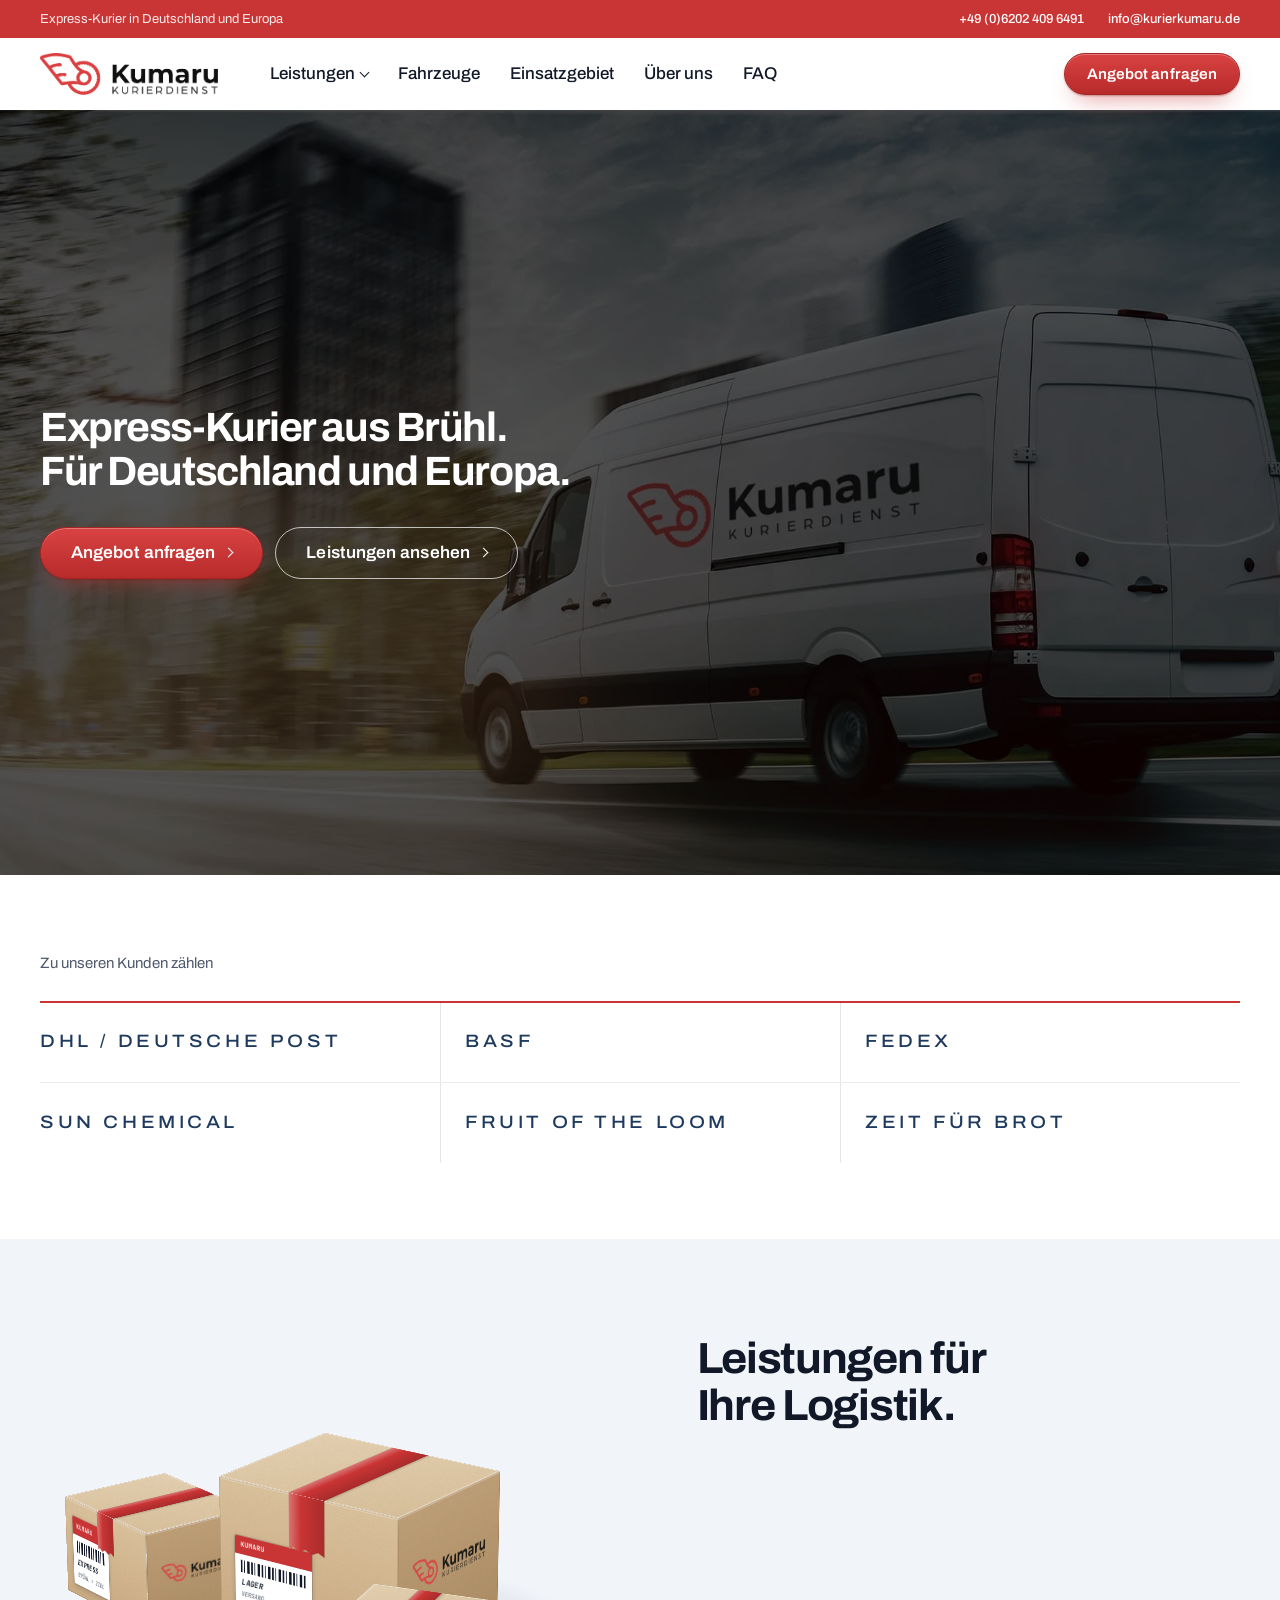
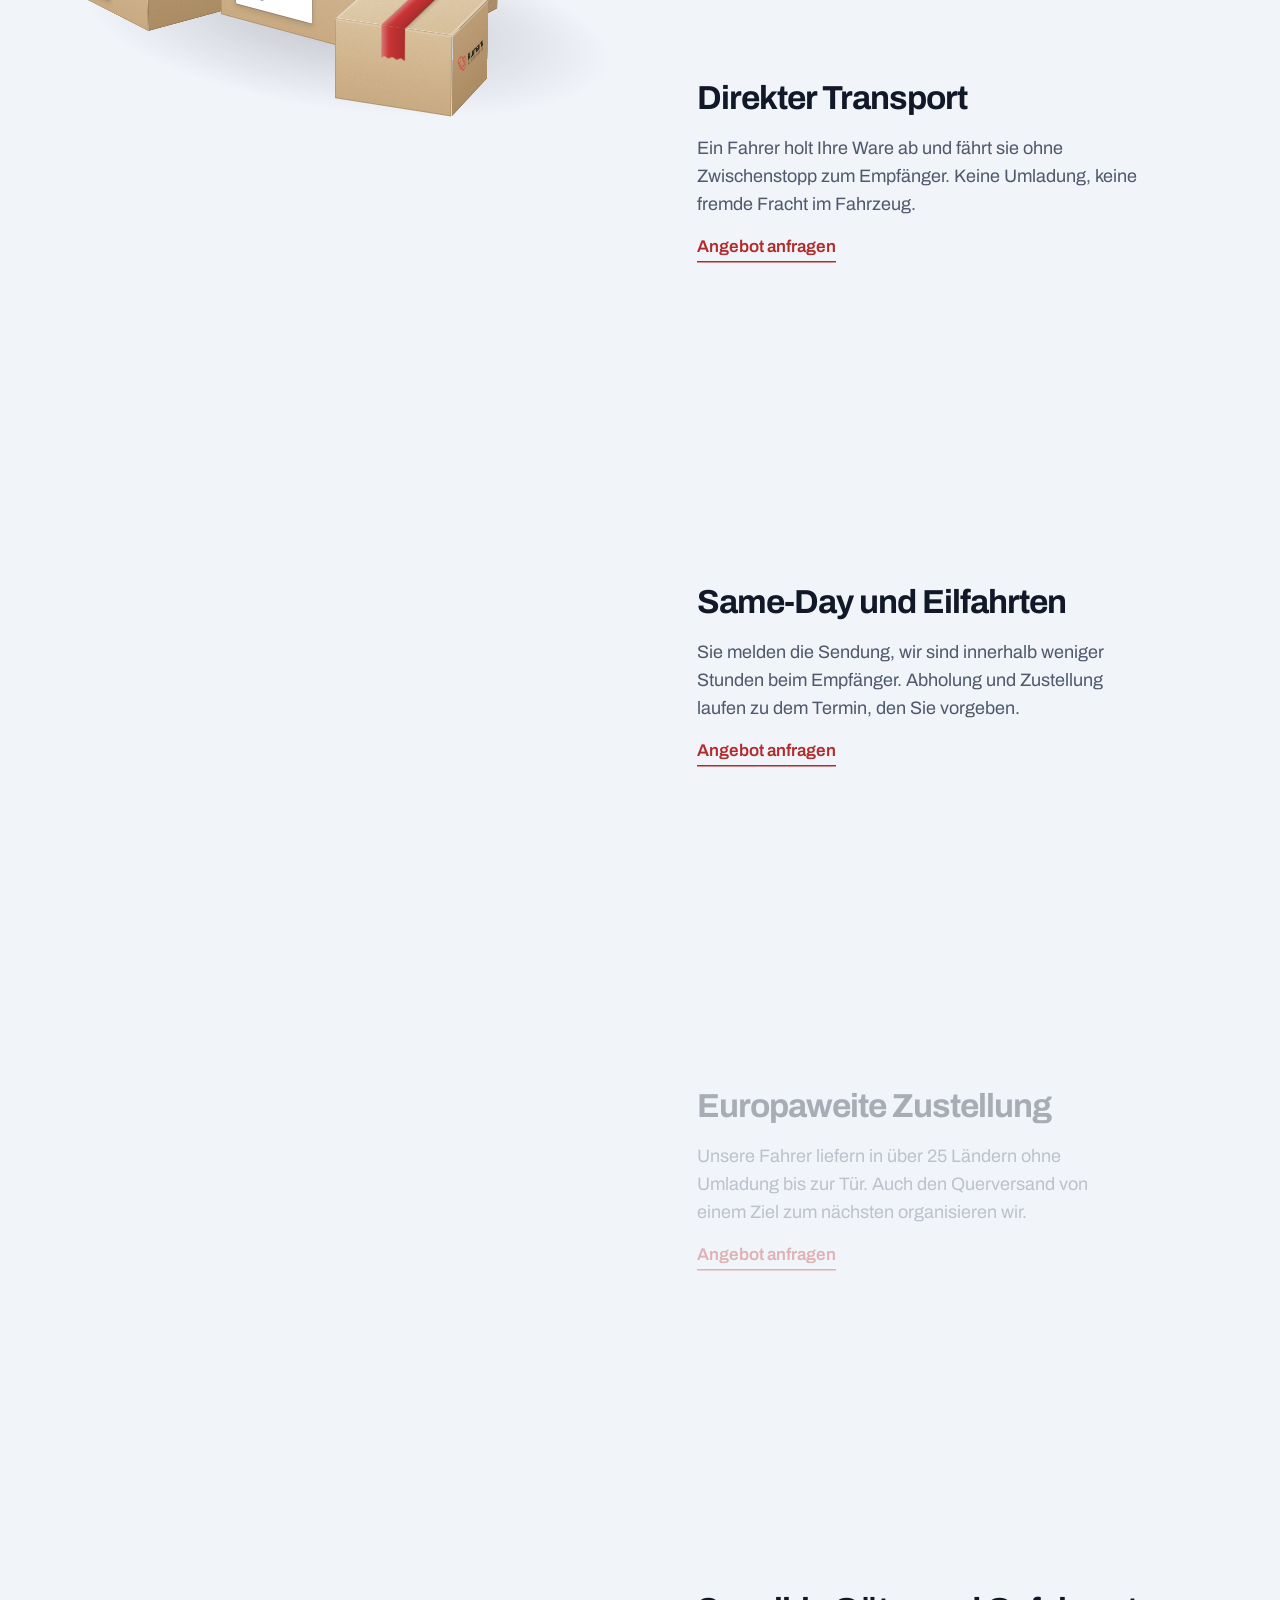
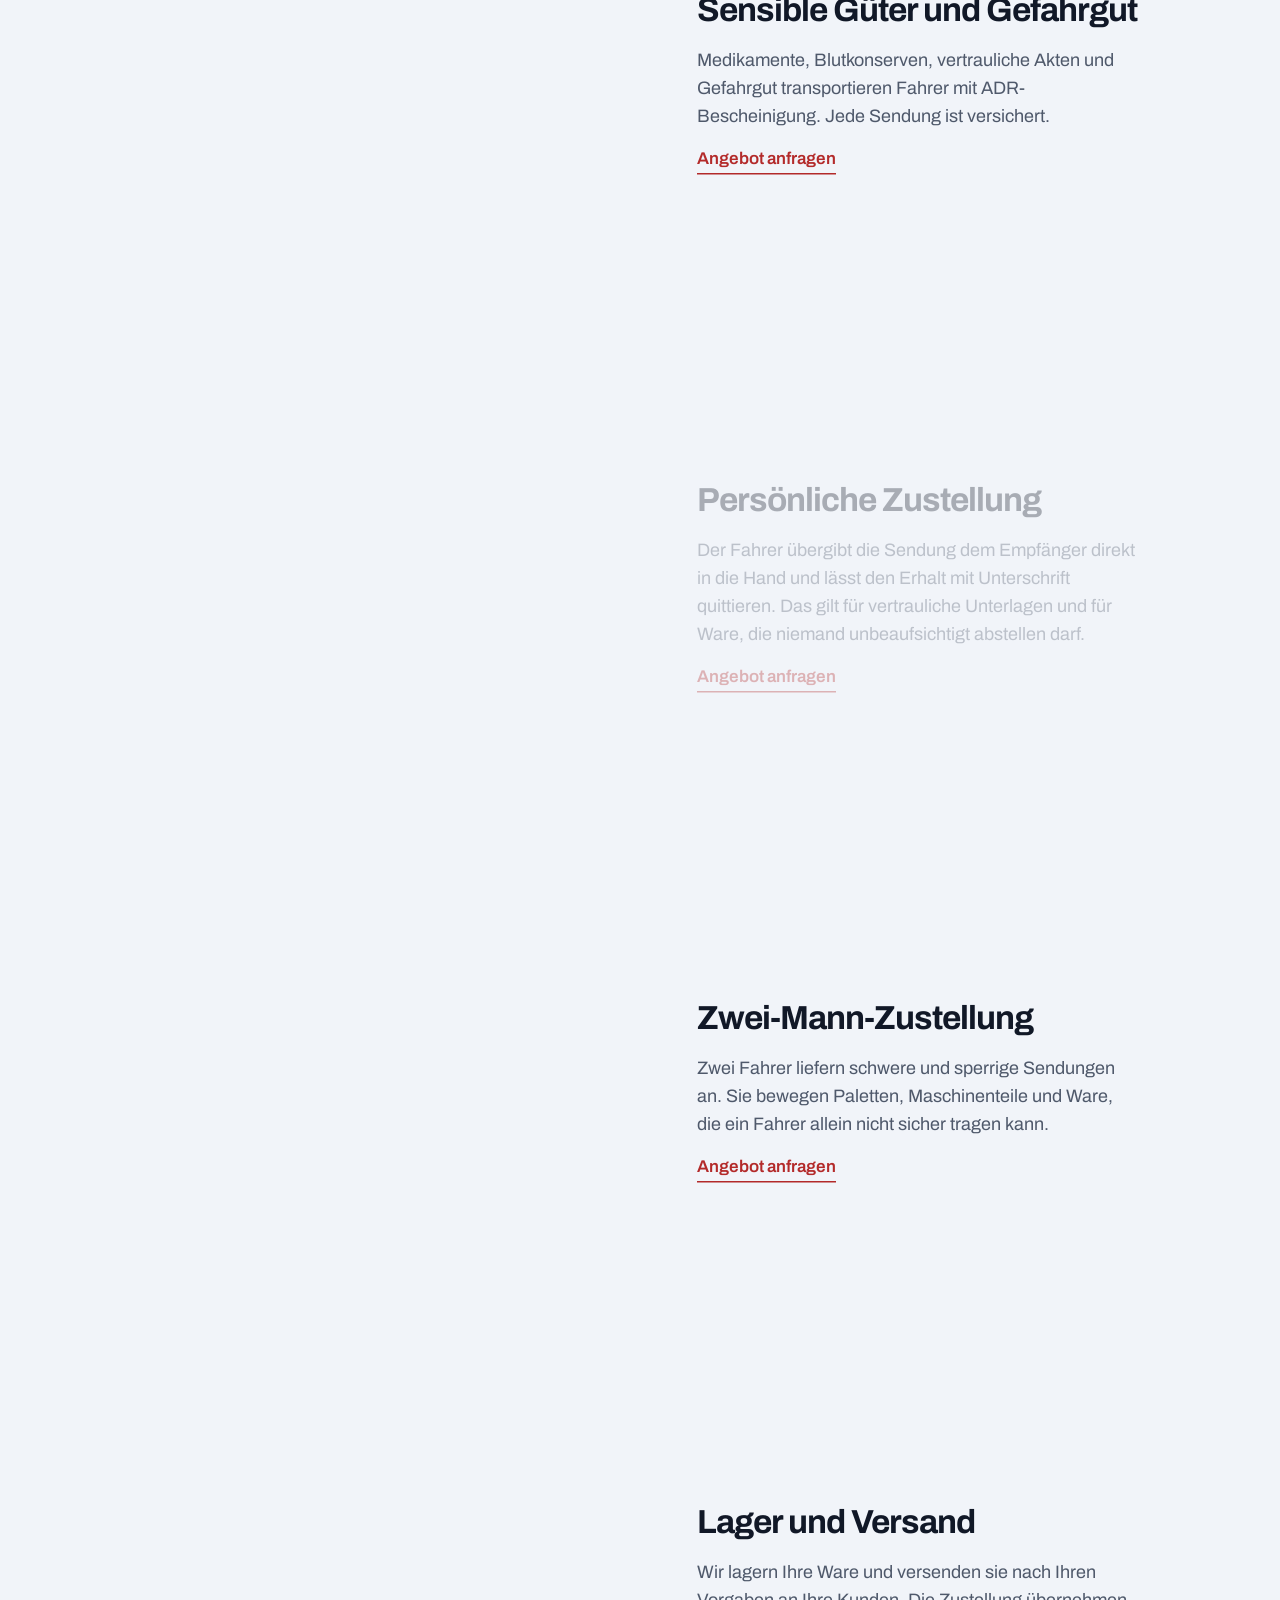
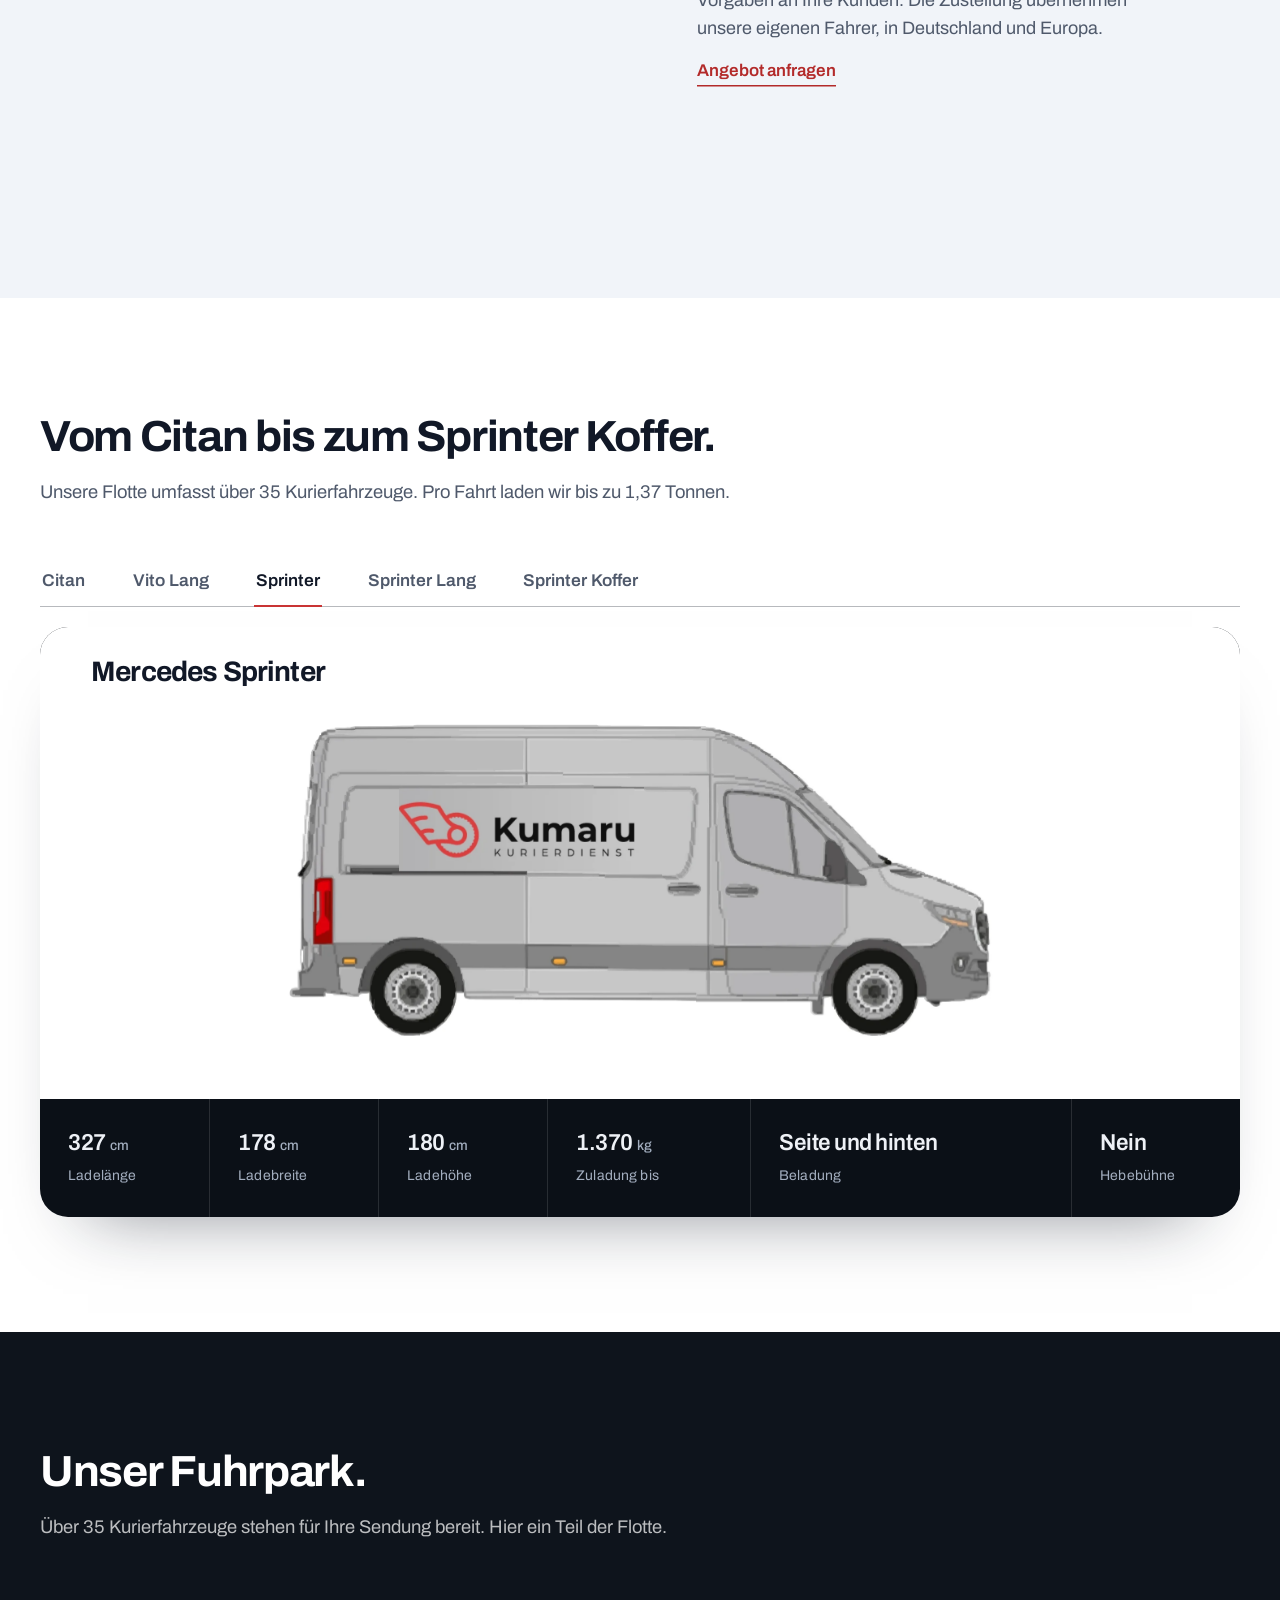
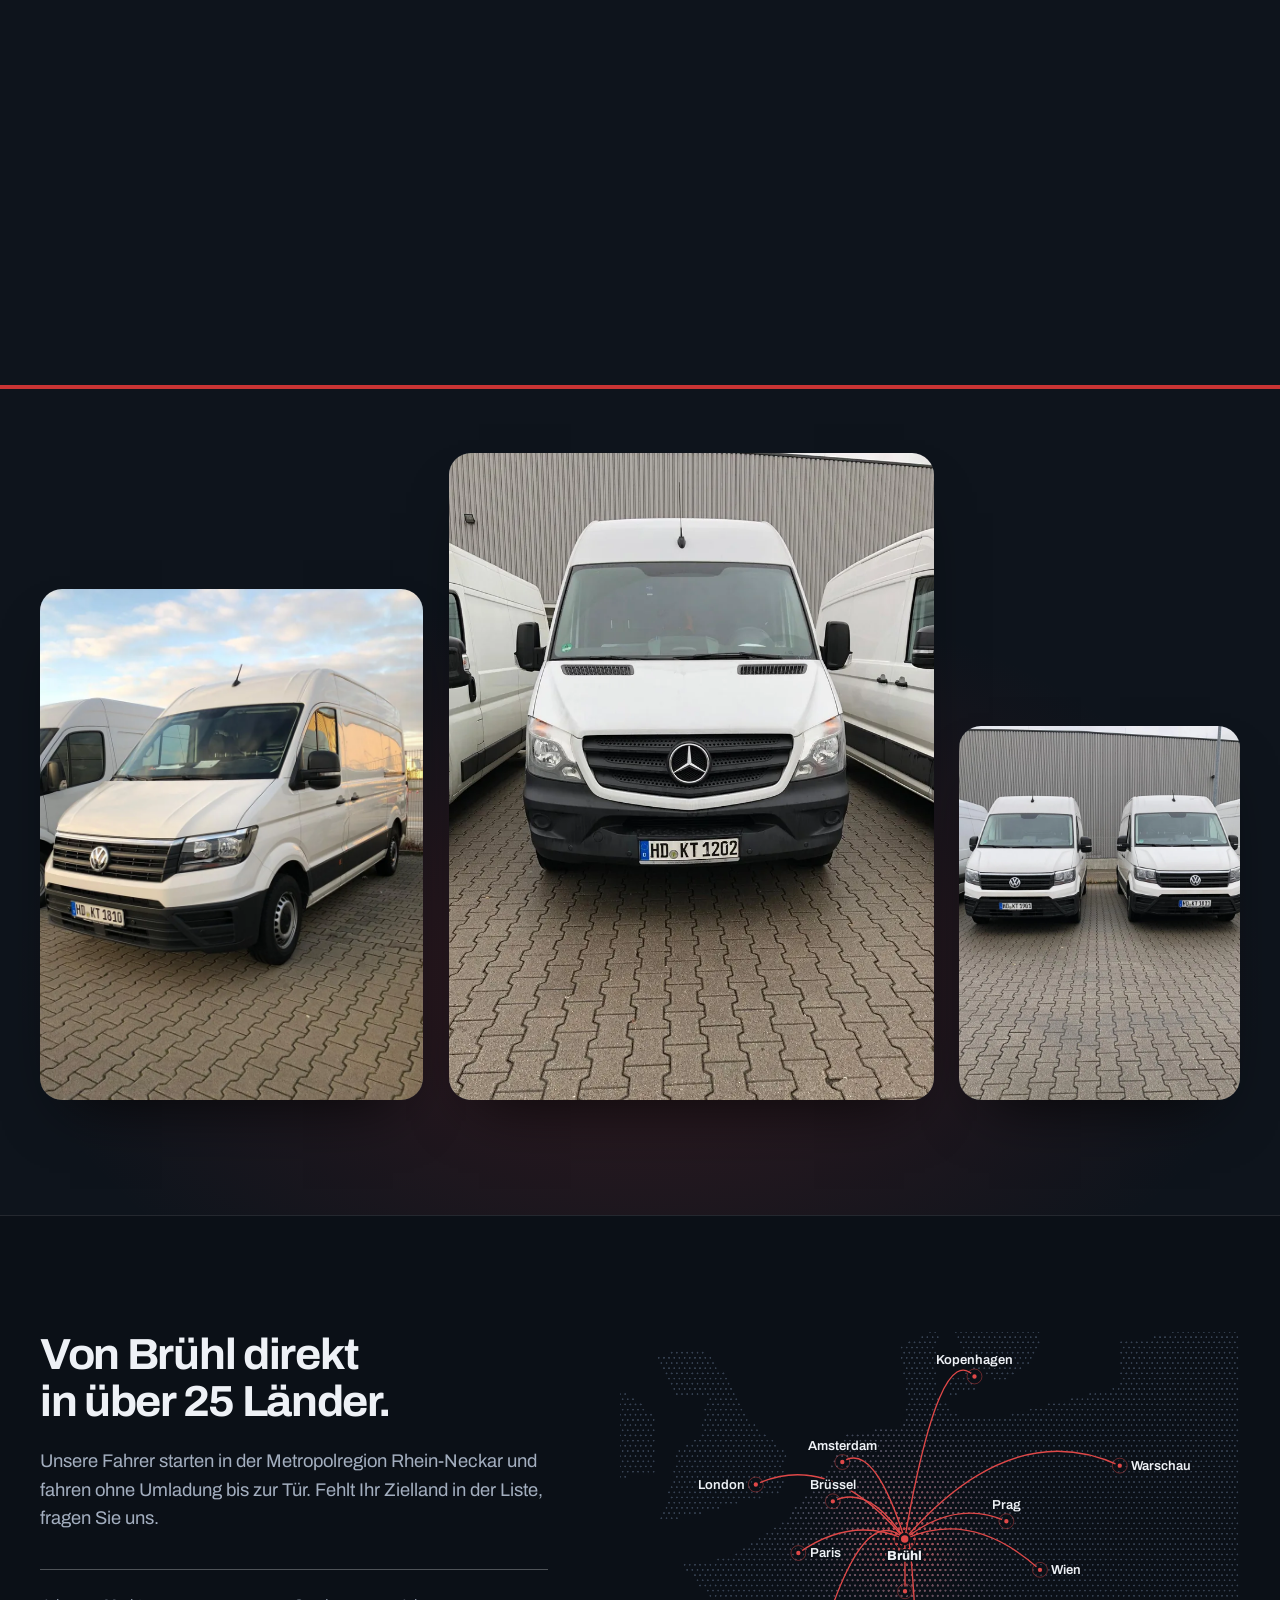
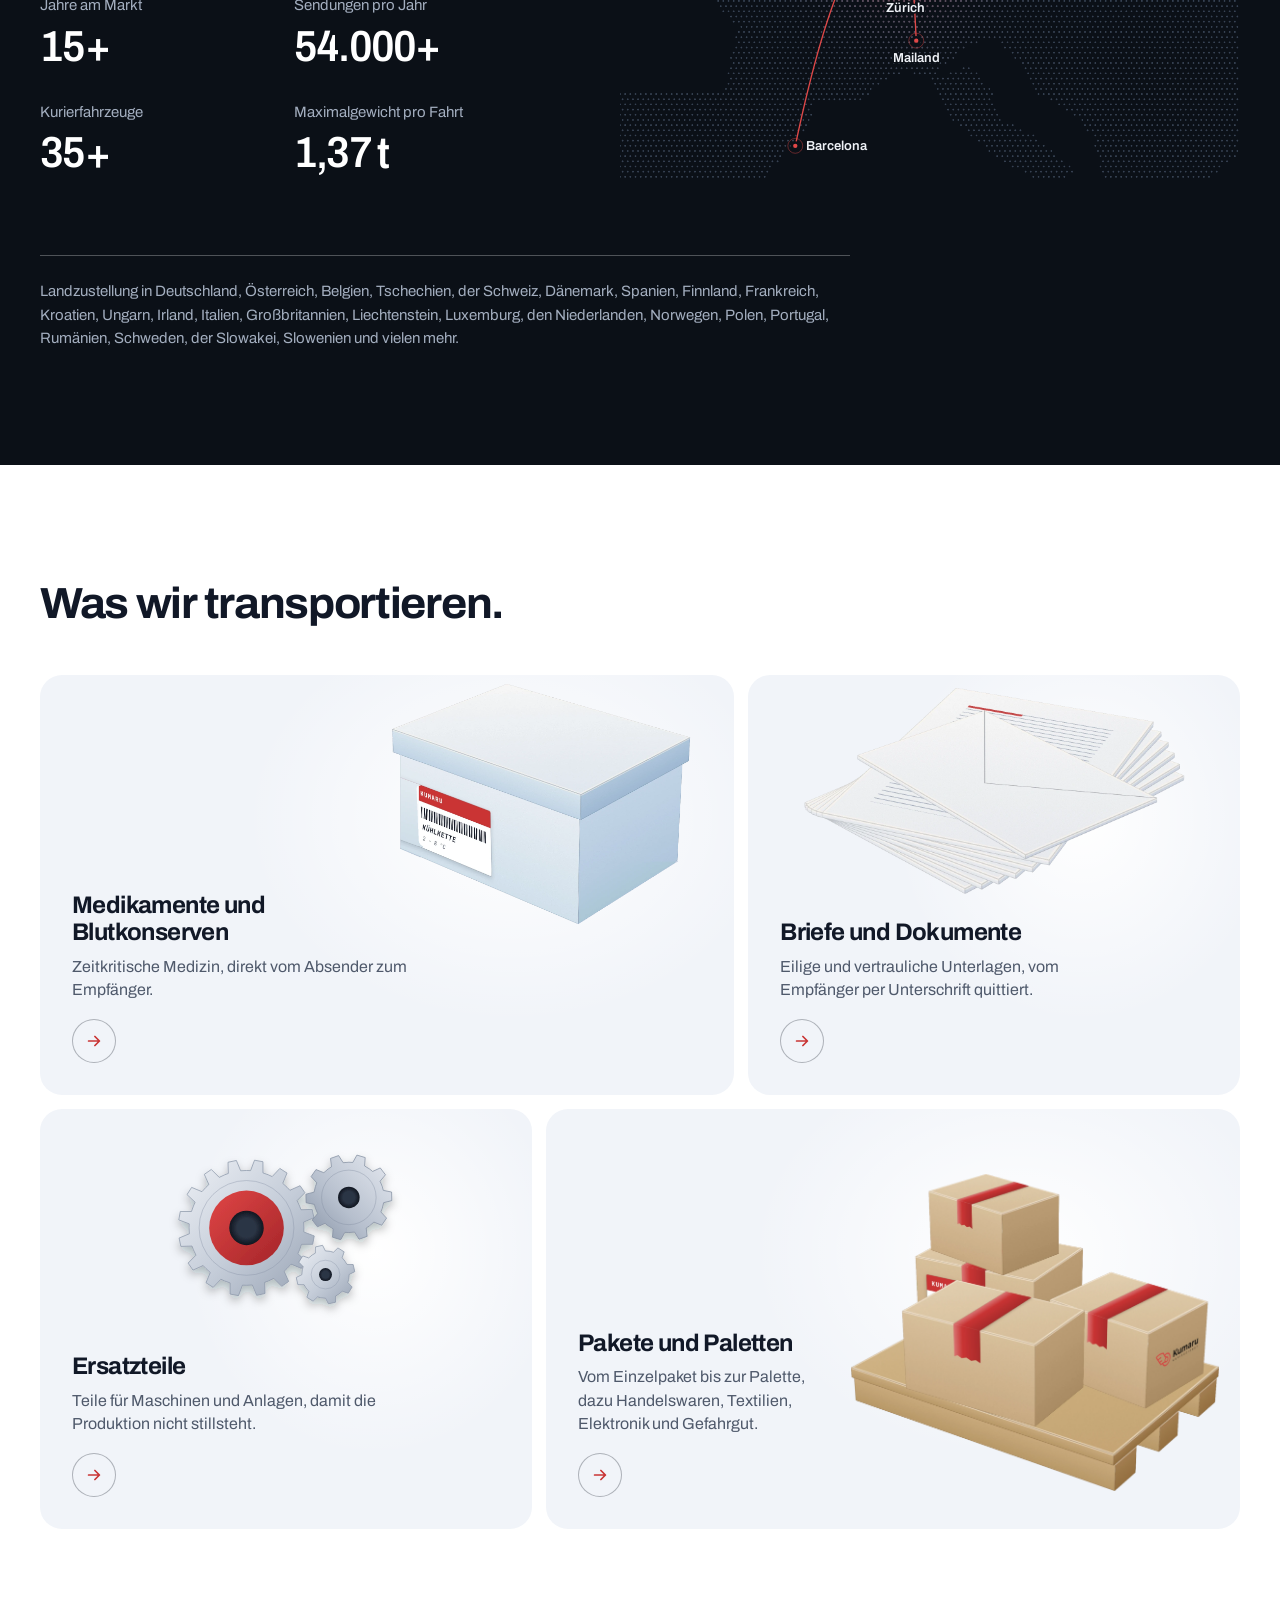
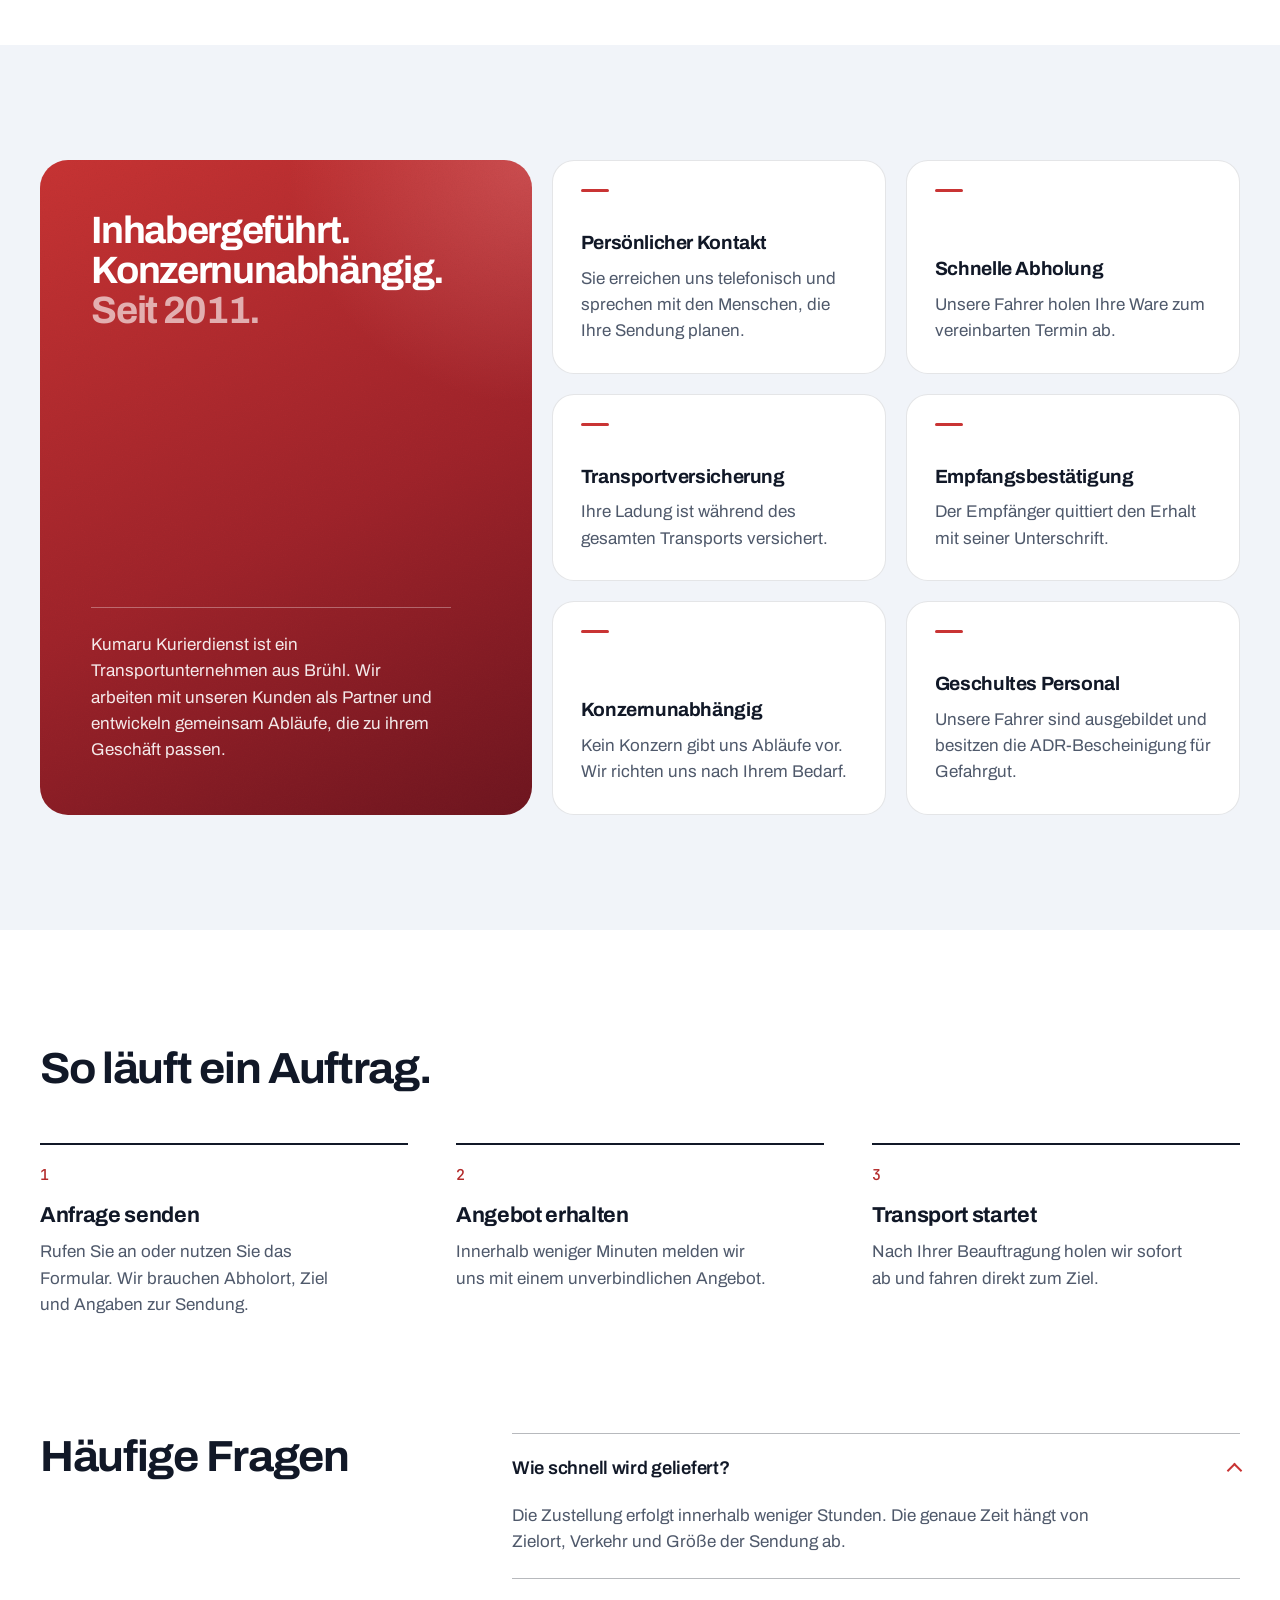
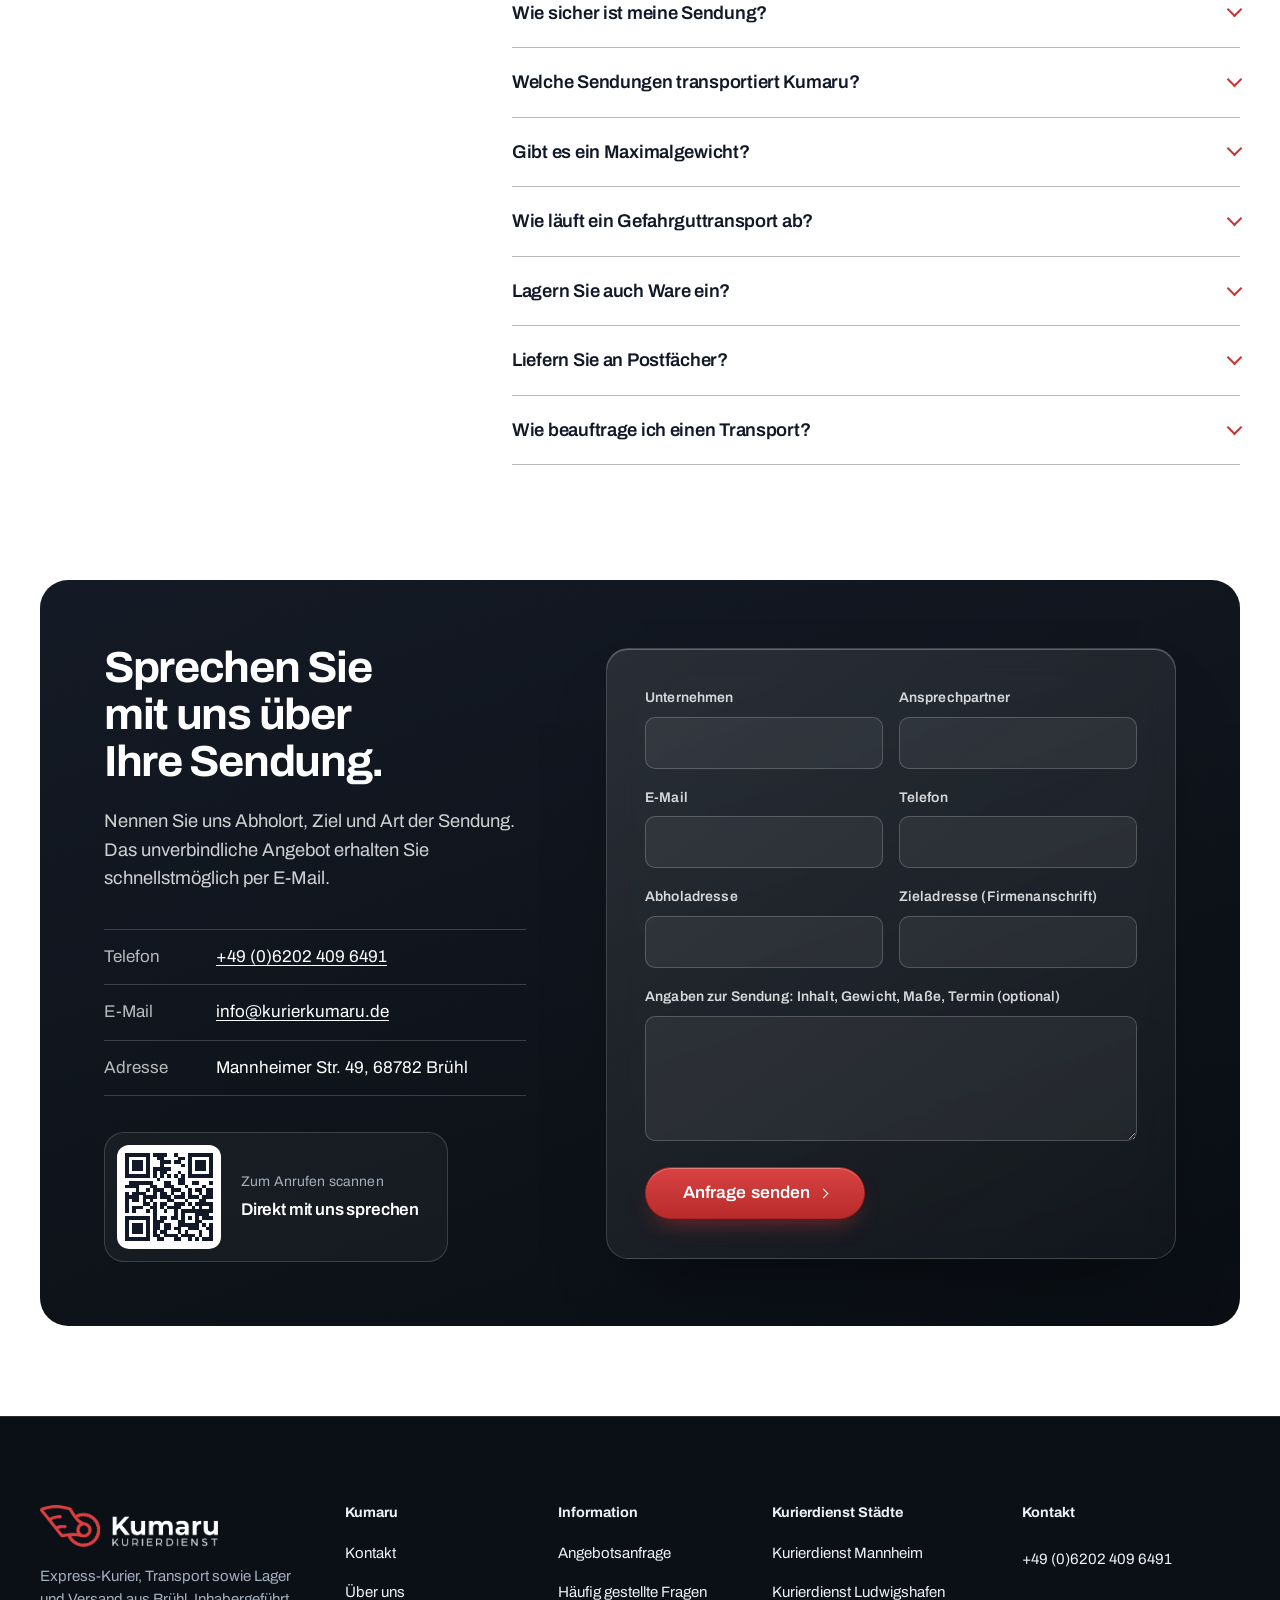
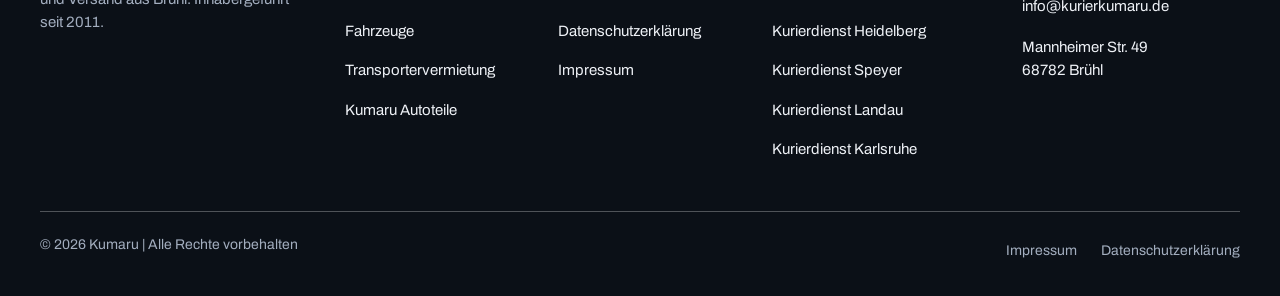
==== commit bcec4a4f: "Fuhrpark: Einblend-Animationen von Panorama und Linie entfernt" ====
--- a/index.html
+++ b/index.html
@@ -10,7 +10,7 @@
 <link rel="icon" type="image/png" sizes="256x256" href="img/favicon.png">
 <link rel="apple-touch-icon" href="img/favicon.png">
 <link rel="preload" href="fonts/archivo.woff2" as="font" type="font/woff2" crossorigin>
-<link rel="stylesheet" href="styles.css?v=54">
+<link rel="stylesheet" href="styles.css?v=55">
 </head>
 <body>
 <a class="skip" href="#inhalt">Zum Inhalt springen</a>
--- a/styles.css
+++ b/styles.css
@@ -283,14 +283,6 @@
   .fleet figure:hover img { scale: 1.14; }
 }
 @supports (animation-timeline: view()) {
-  @media (prefers-reduced-motion: no-preference) {
-    .fleet__row { animation: fleet-wipe linear both; animation-timeline: view(); animation-range: entry 0% entry 70%; }
-    .fleet__row img { animation: fleet-settle linear both; animation-timeline: view(); animation-range: entry 0% entry 100%; }
-    .fleet__row::after { animation: fleet-line linear both; animation-timeline: view(); animation-range: entry 30% cover 40%; }
-    @keyframes fleet-wipe { from { clip-path: inset(0 100% 0 0); } to { clip-path: inset(0 0 0 0); } }
-    @keyframes fleet-settle { from { scale: 1.06; } to { scale: 1; } }
-    @keyframes fleet-line { from { transform: scaleX(0); } to { transform: scaleX(1); } }
-  }
   @media (min-width: 720px) and (prefers-reduced-motion: no-preference) {
     .fleet figure img { animation: fleet-par linear both; animation-timeline: view(); animation-range: cover 0% cover 100%; }
     @keyframes fleet-par { from { translate: 0 -5%; } to { translate: 0 5%; } }
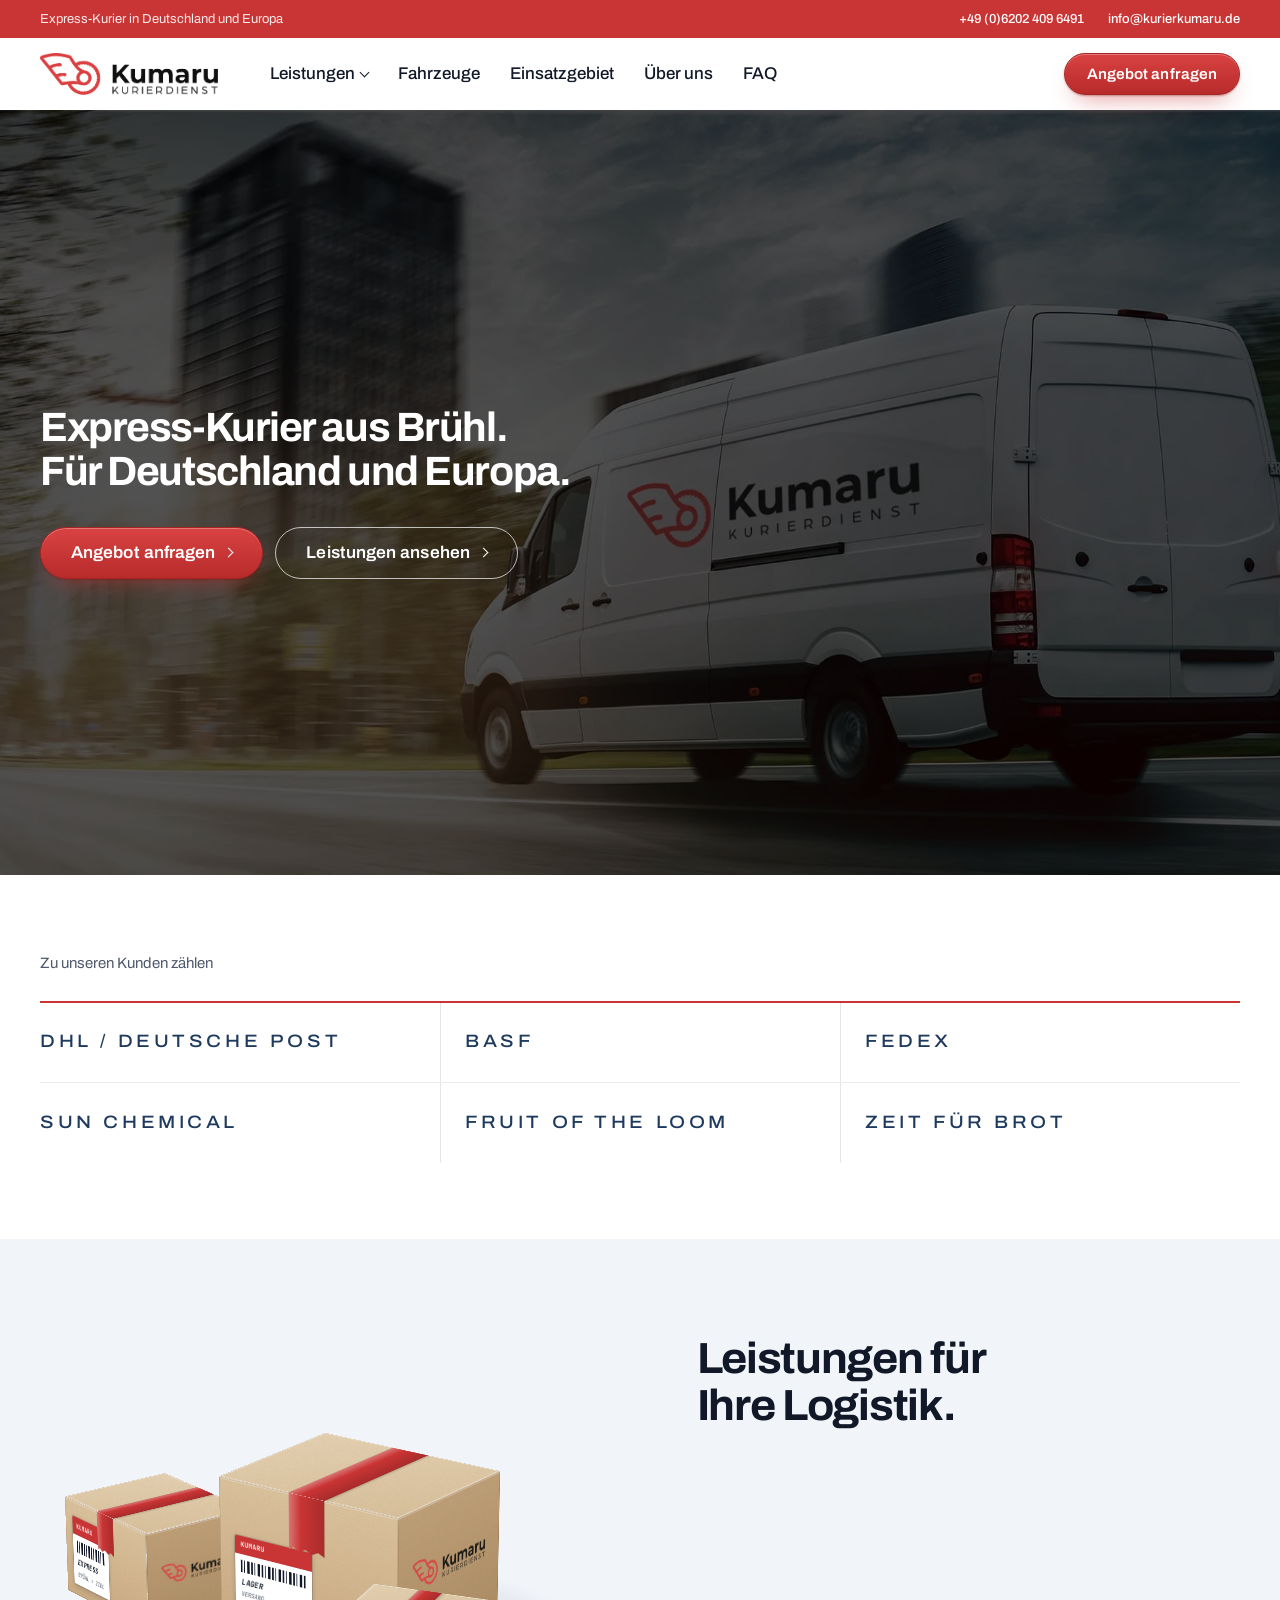
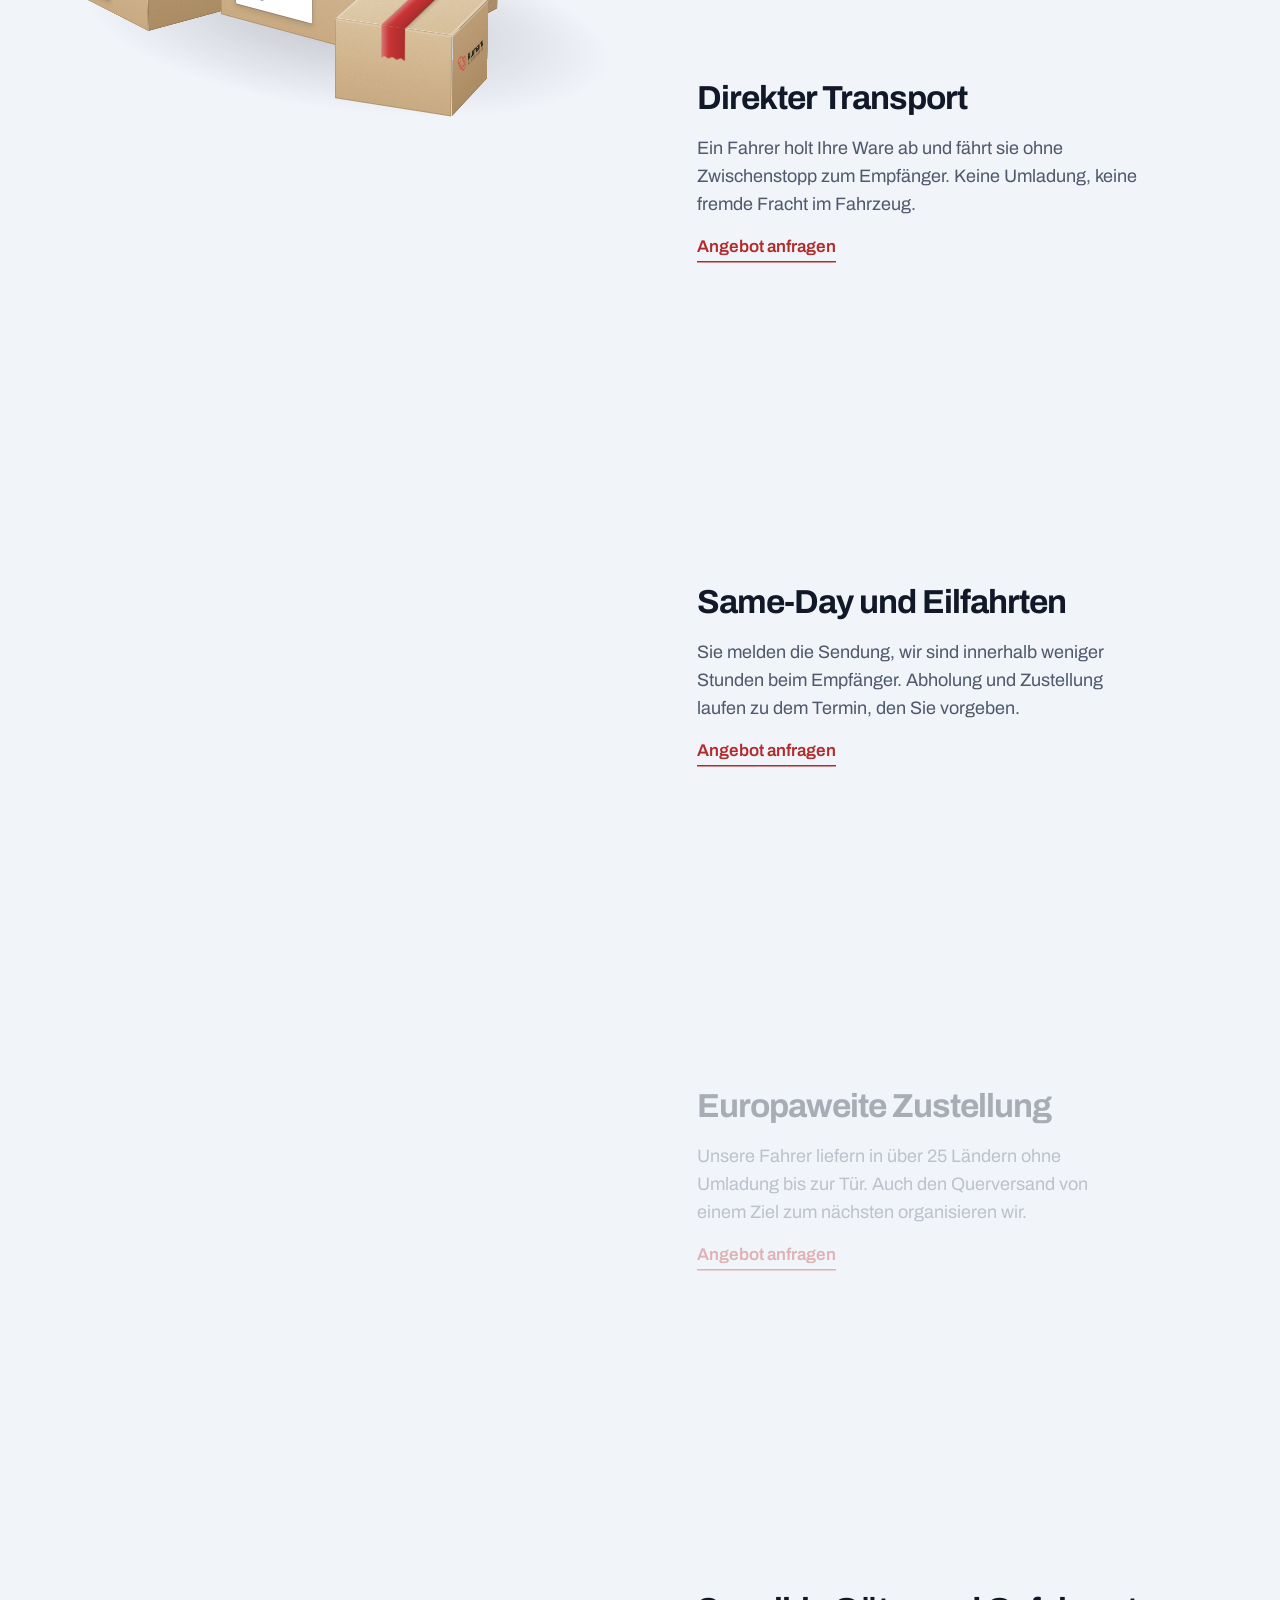
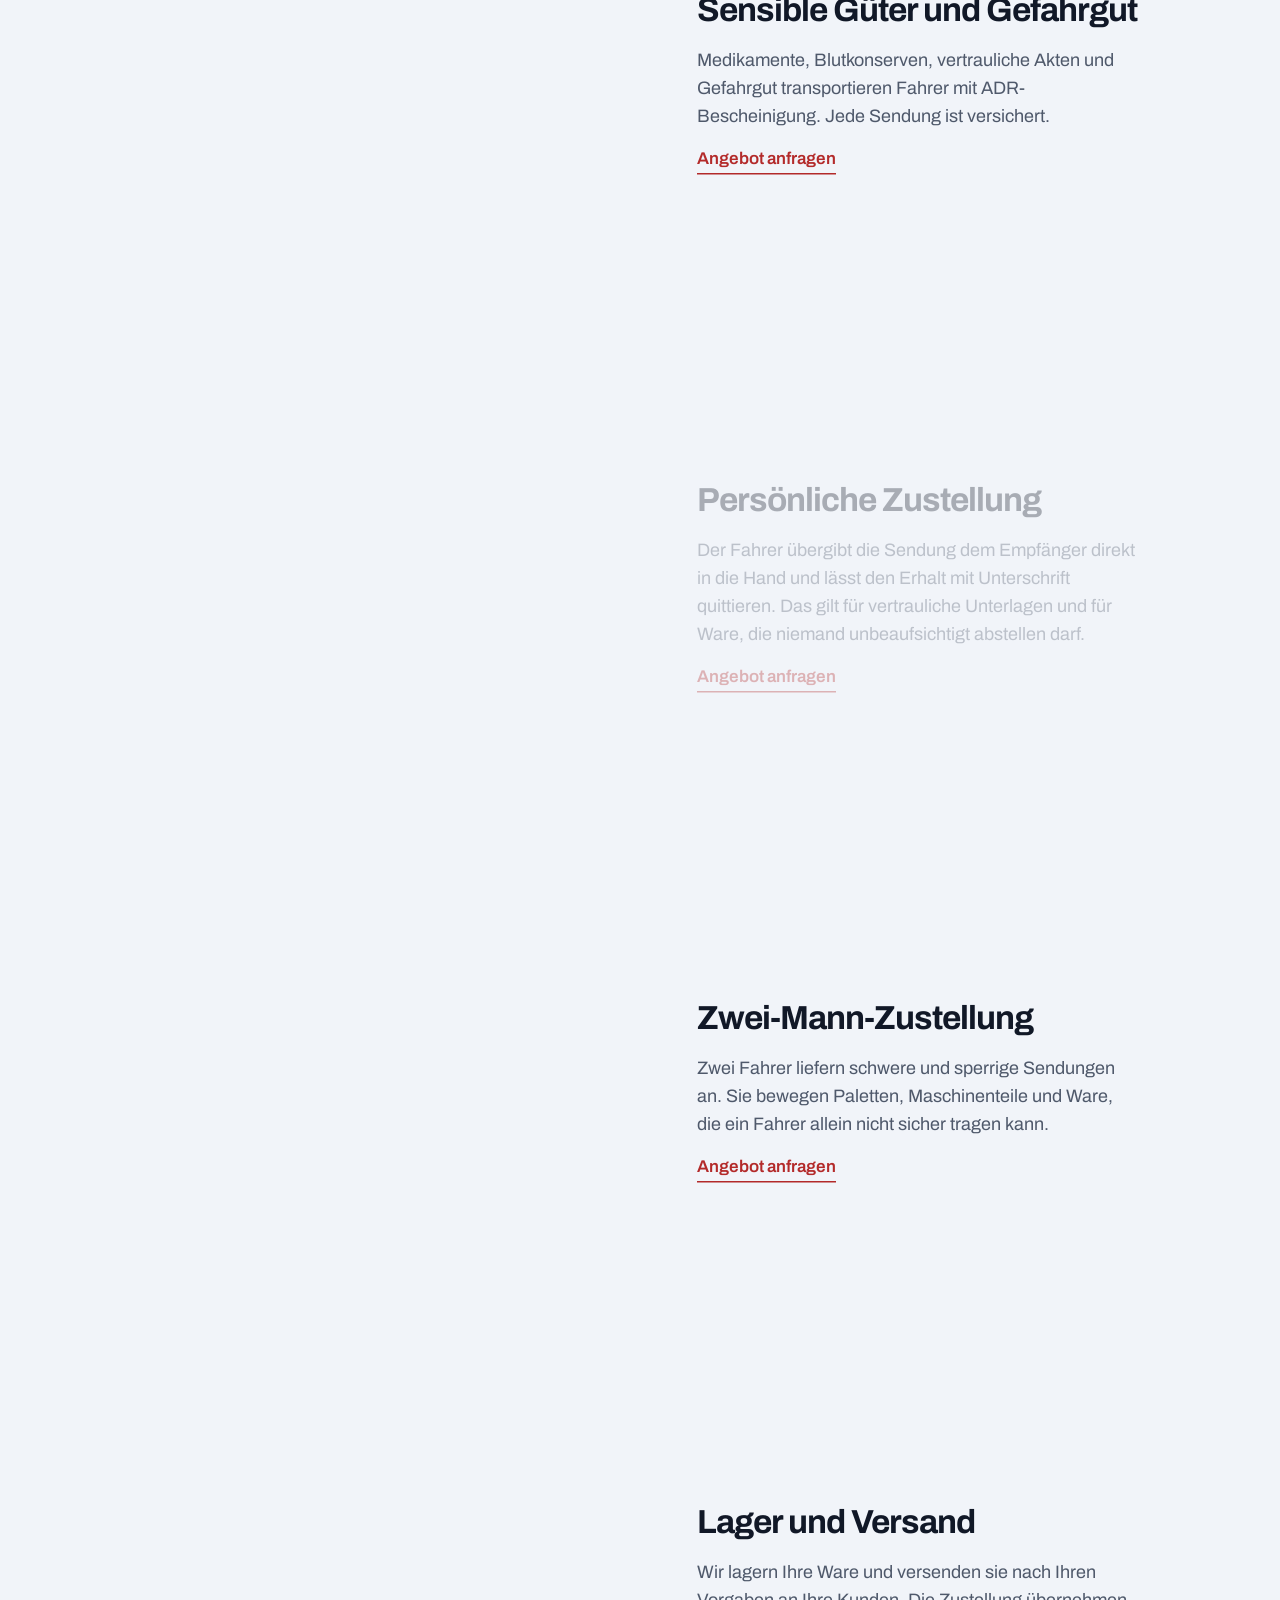
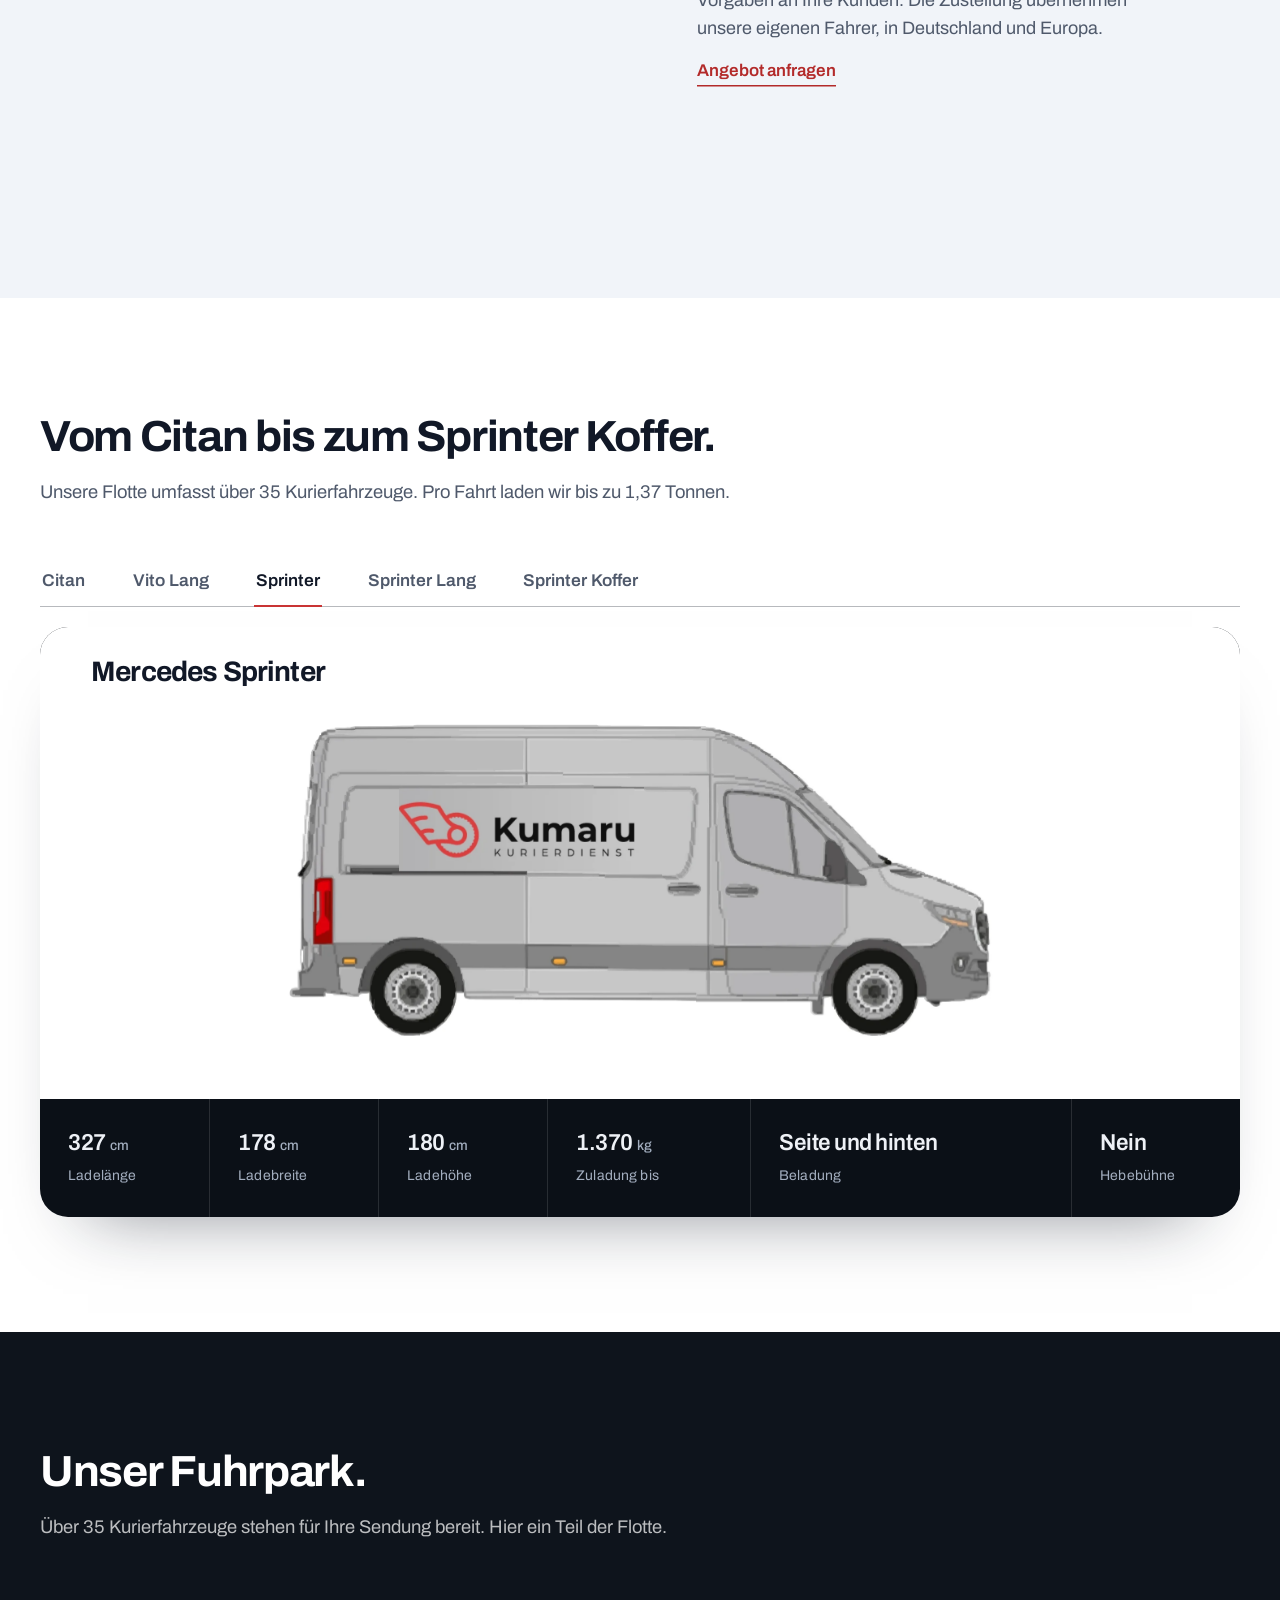
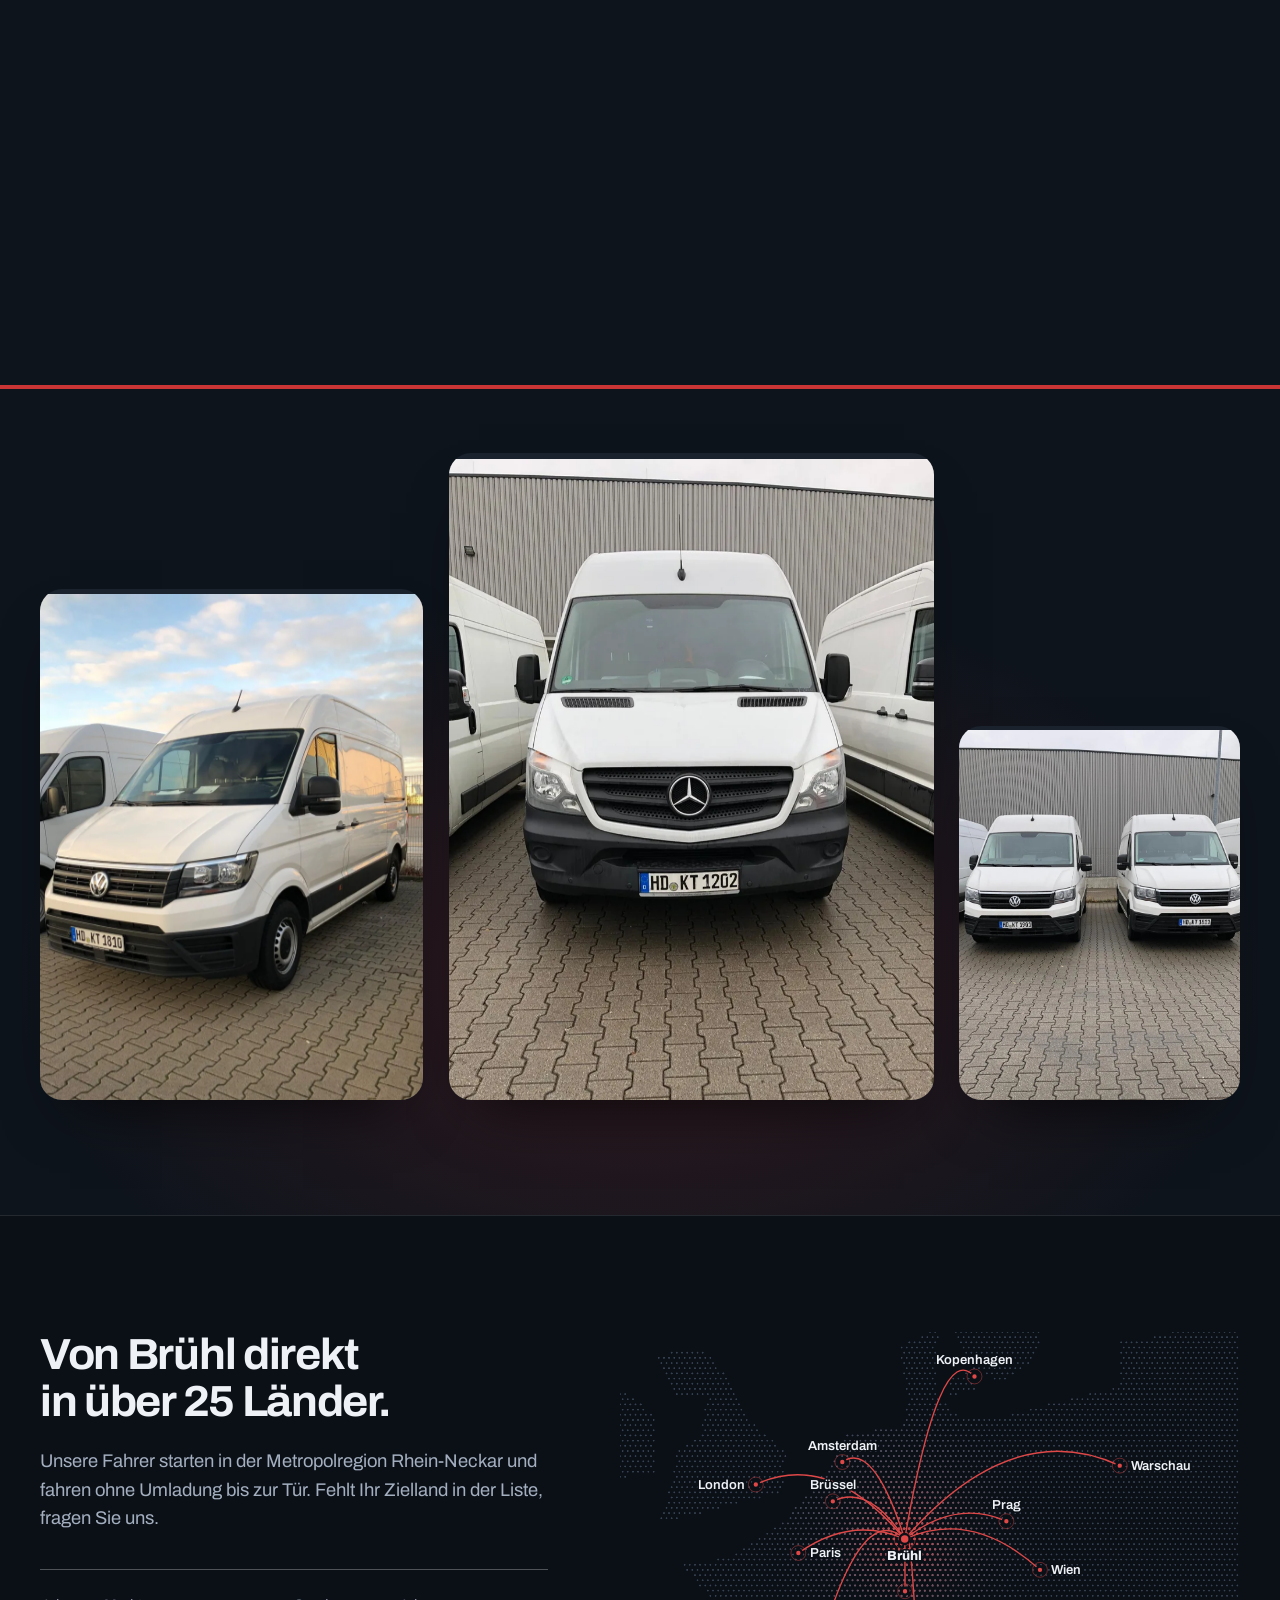
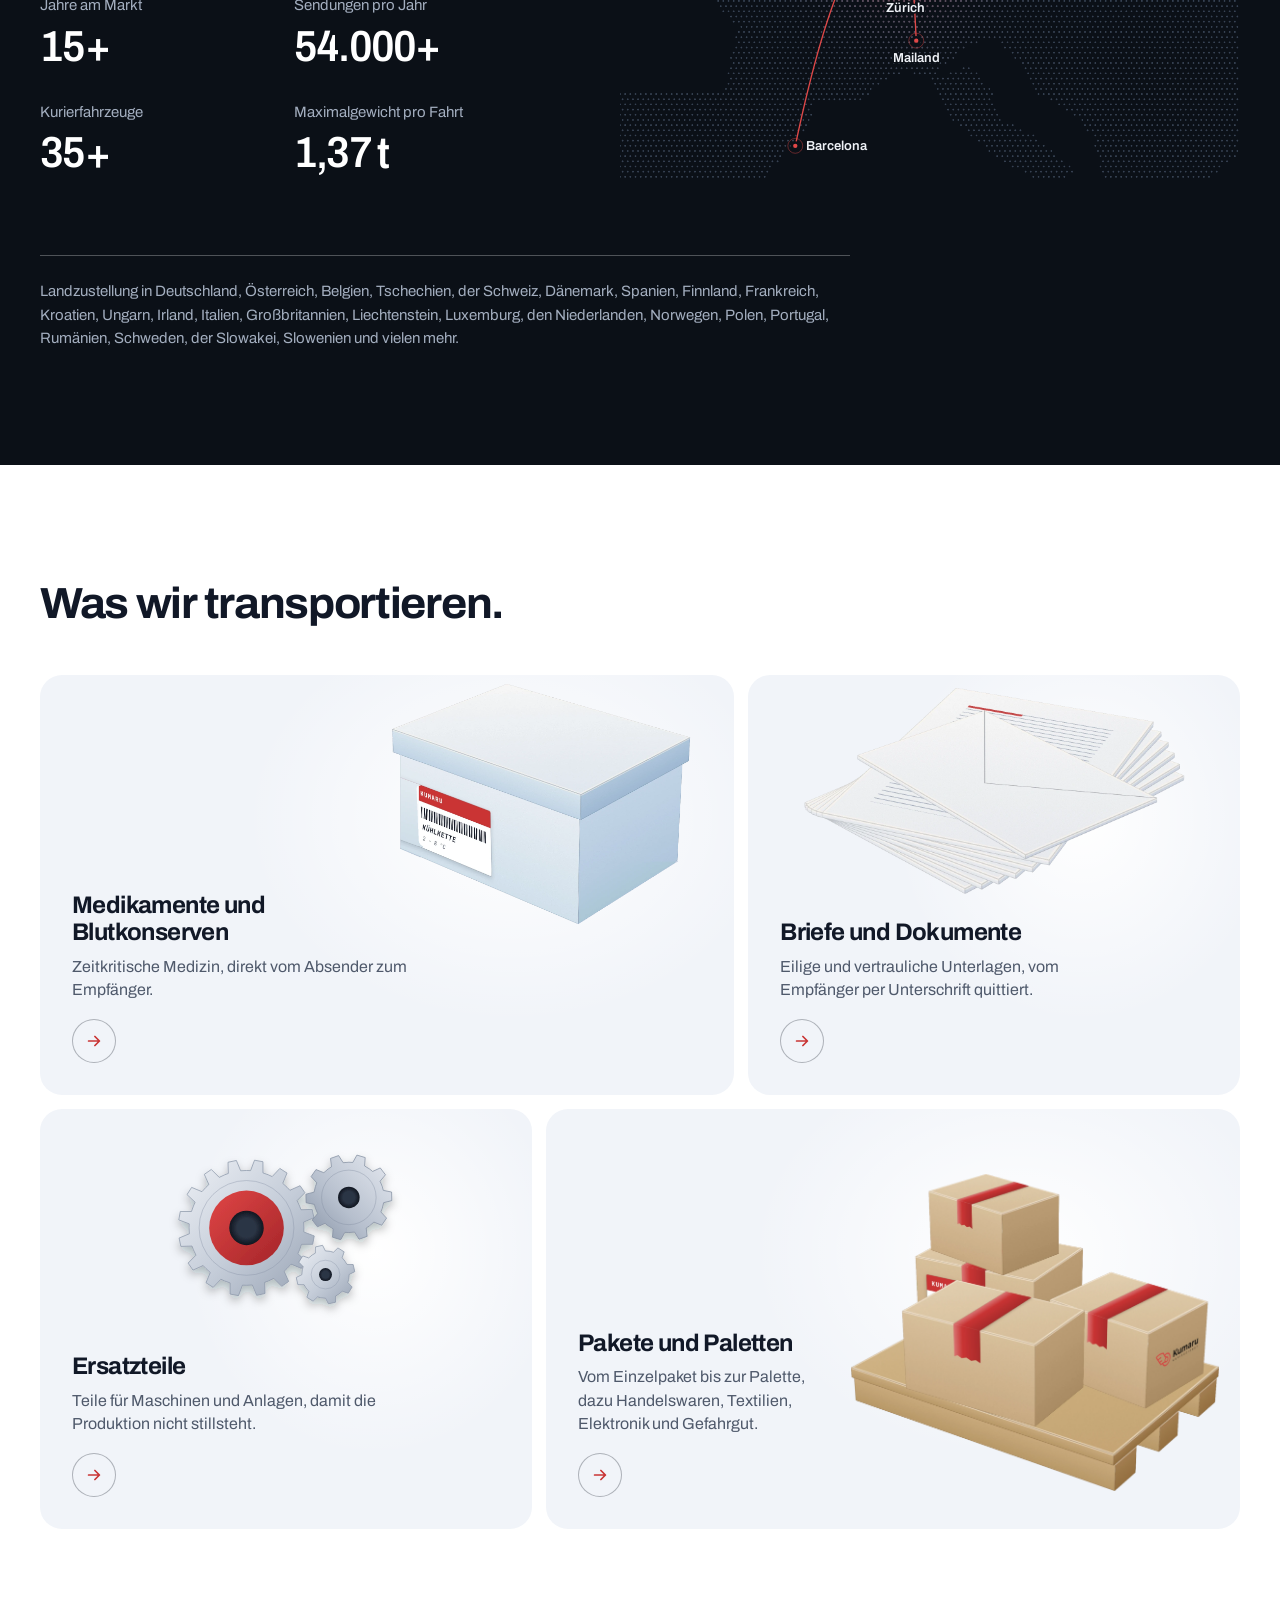
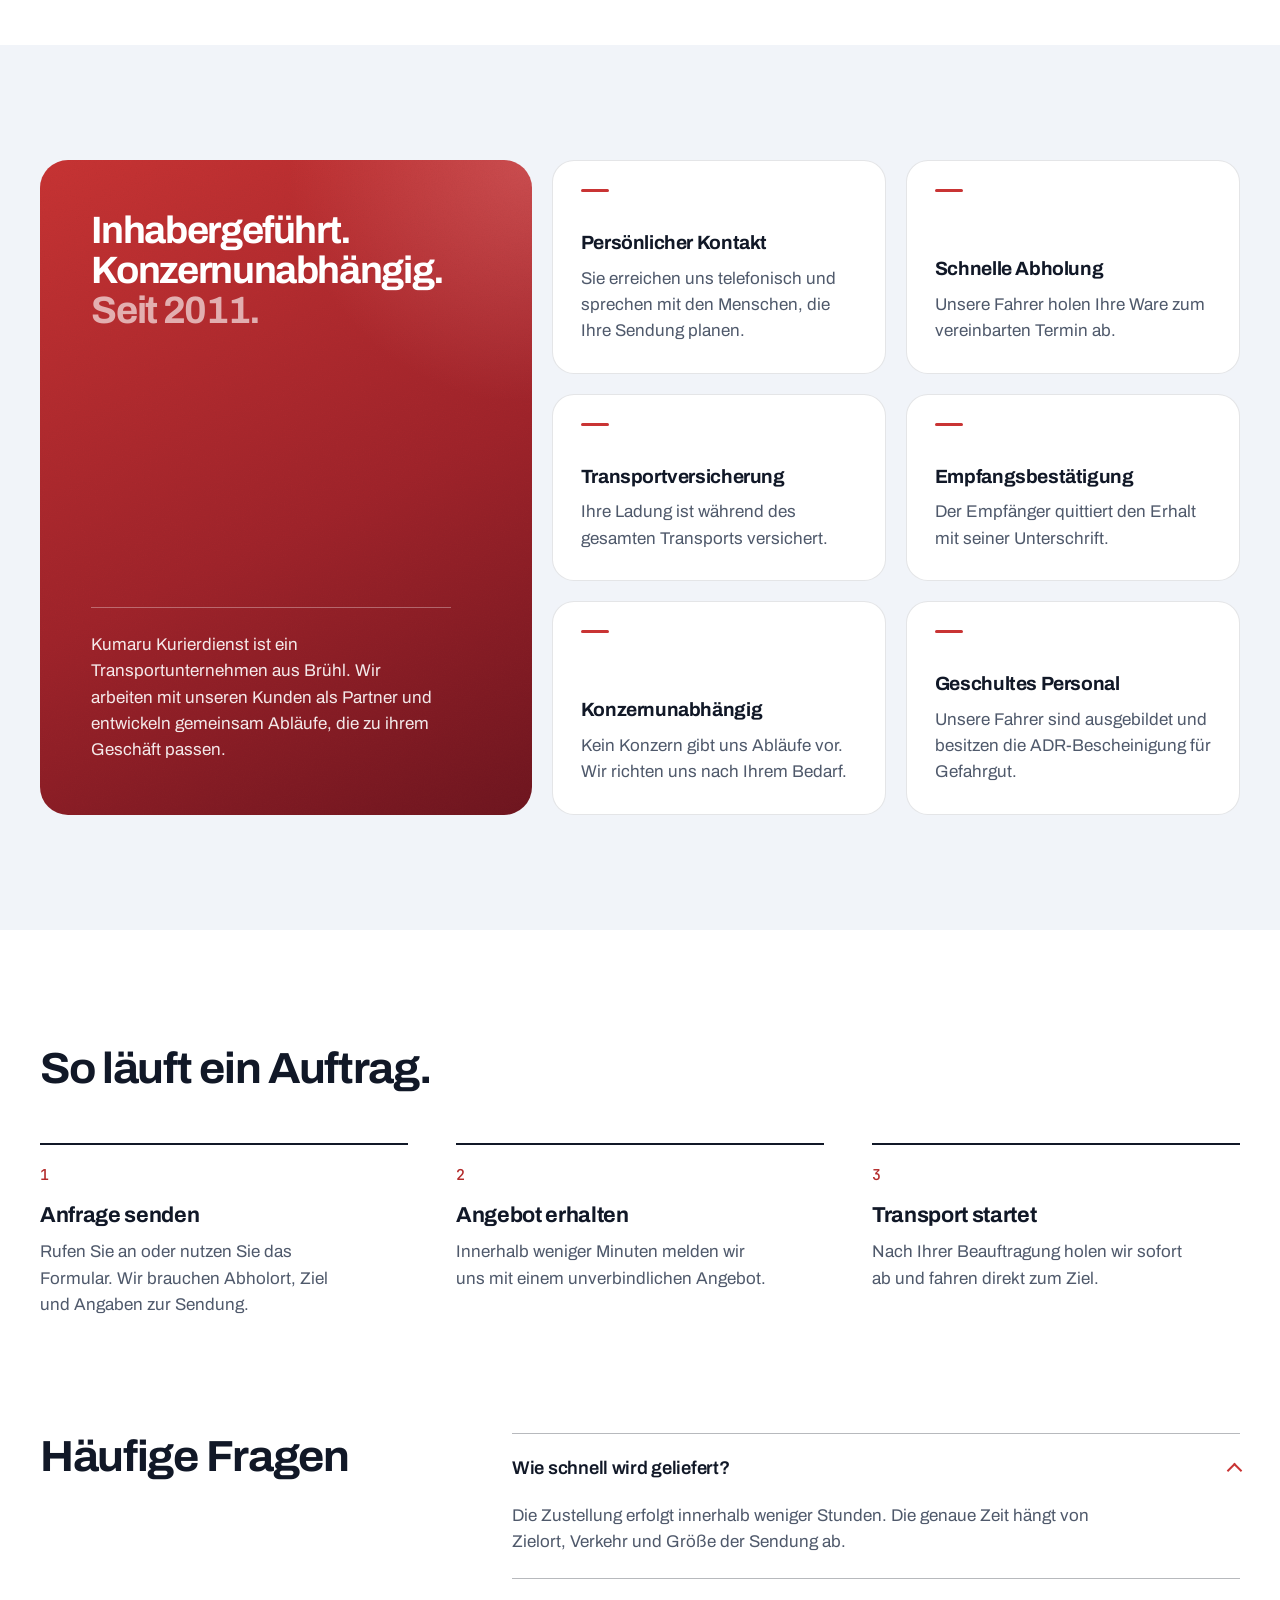
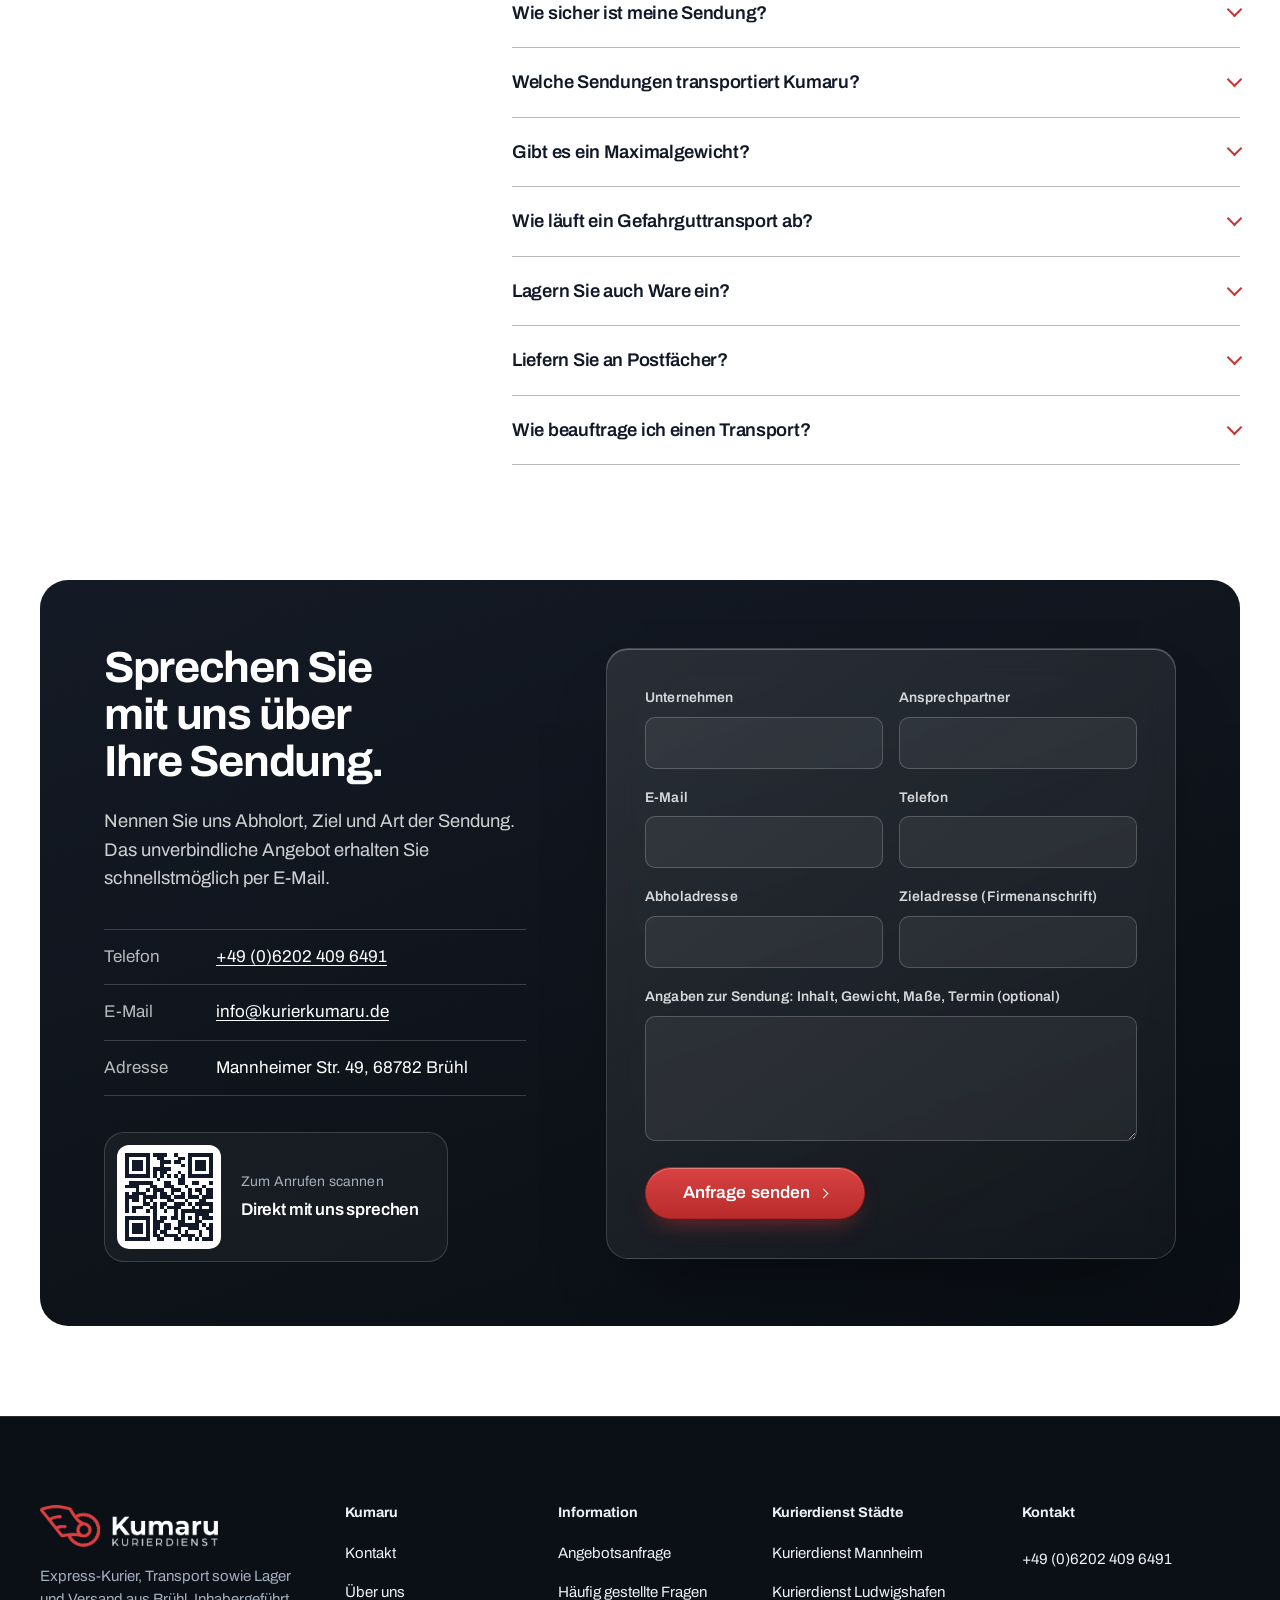
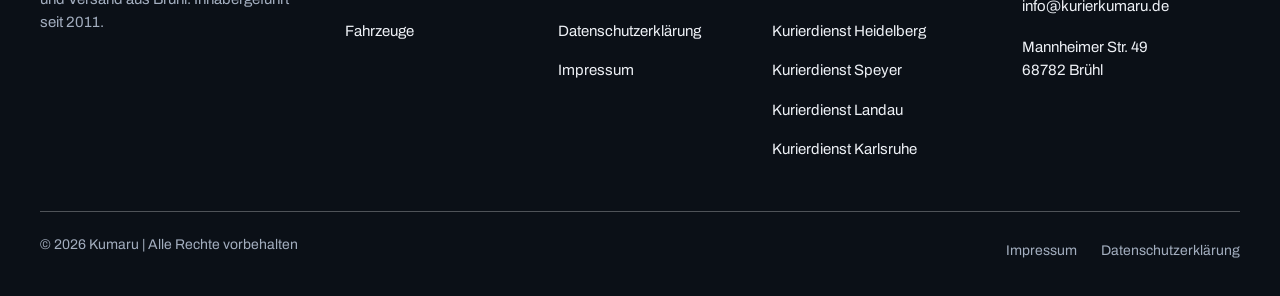
==== commit 3c29602b: "Footer: Transportervermietung und Kumaru Autoteile entfernt" ====
--- a/index.html
+++ b/index.html
@@ -10,7 +10,7 @@
 <link rel="icon" type="image/png" sizes="256x256" href="img/favicon.png">
 <link rel="apple-touch-icon" href="img/favicon.png">
 <link rel="preload" href="fonts/archivo.woff2" as="font" type="font/woff2" crossorigin>
-<link rel="stylesheet" href="styles.css?v=55">
+<link rel="stylesheet" href="styles.css?v=56">
 </head>
 <body>
 <a class="skip" href="#inhalt">Zum Inhalt springen</a>
@@ -345,7 +345,7 @@
       <a data-reload href="index.html" aria-label="Kumaru Kurierdienst, Startseite"><picture><img src="img/kumaru-logo-hell.png?v=2" alt="Kumaru Kurierdienst" width="152" height="36"></picture></a>
       <p>Express-Kurier, Transport sowie Lager und Versand aus Brühl. Inhabergeführt seit 2011.</p>
     </div>
-    <nav class="foot__col" aria-label="Kumaru"><h2>Kumaru</h2><ul><li><a href="#kontakt">Kontakt</a></li><li><a href="#ueber-uns">Über uns</a></li><li><a href="#fahrzeuge">Fahrzeuge</a></li><li><a href="#">Transportervermietung</a></li><li><a href="#">Kumaru Autoteile</a></li></ul></nav>
+    <nav class="foot__col" aria-label="Kumaru"><h2>Kumaru</h2><ul><li><a href="#kontakt">Kontakt</a></li><li><a href="#ueber-uns">Über uns</a></li><li><a href="#fahrzeuge">Fahrzeuge</a></li></ul></nav>
     <nav class="foot__col" aria-label="Information"><h2>Information</h2><ul><li><a href="#kontakt">Angebotsanfrage</a></li><li><a href="#faq">Häufig gestellte Fragen</a></li><li><a href="https://kurierkumaru.de/datenschutzerklaerung/">Datenschutzerklärung</a></li><li><a href="https://kurierkumaru.de/impressum/">Impressum</a></li></ul></nav>
     <nav class="foot__col" aria-label="Kurierdienst Städte"><h2>Kurierdienst Städte</h2><ul><li><a href="https://kurierkumaru.de/mannheim/">Kurierdienst Mannheim</a></li><li><a href="https://kurierkumaru.de/ludwigshafen-am-rhein/">Kurierdienst Ludwigshafen</a></li><li><a href="https://kurierkumaru.de/heidelberg/">Kurierdienst Heidelberg</a></li><li><a href="https://kurierkumaru.de/speyer/">Kurierdienst Speyer</a></li><li><a href="https://kurierkumaru.de/landau/">Kurierdienst Landau</a></li><li><a href="https://kurierkumaru.de/karlsruhe/">Kurierdienst Karlsruhe</a></li></ul></nav>
     <div class="foot__col"><h2>Kontakt</h2><ul class="foot__loc"><li><a href="tel:+4962024096491">+49 (0)6202 409 6491</a></li><li><a href="mailto:info@kurierkumaru.de">info@kurierkumaru.de</a></li><li>Mannheimer Str. 49<br>68782 Brühl</li></ul></div>
